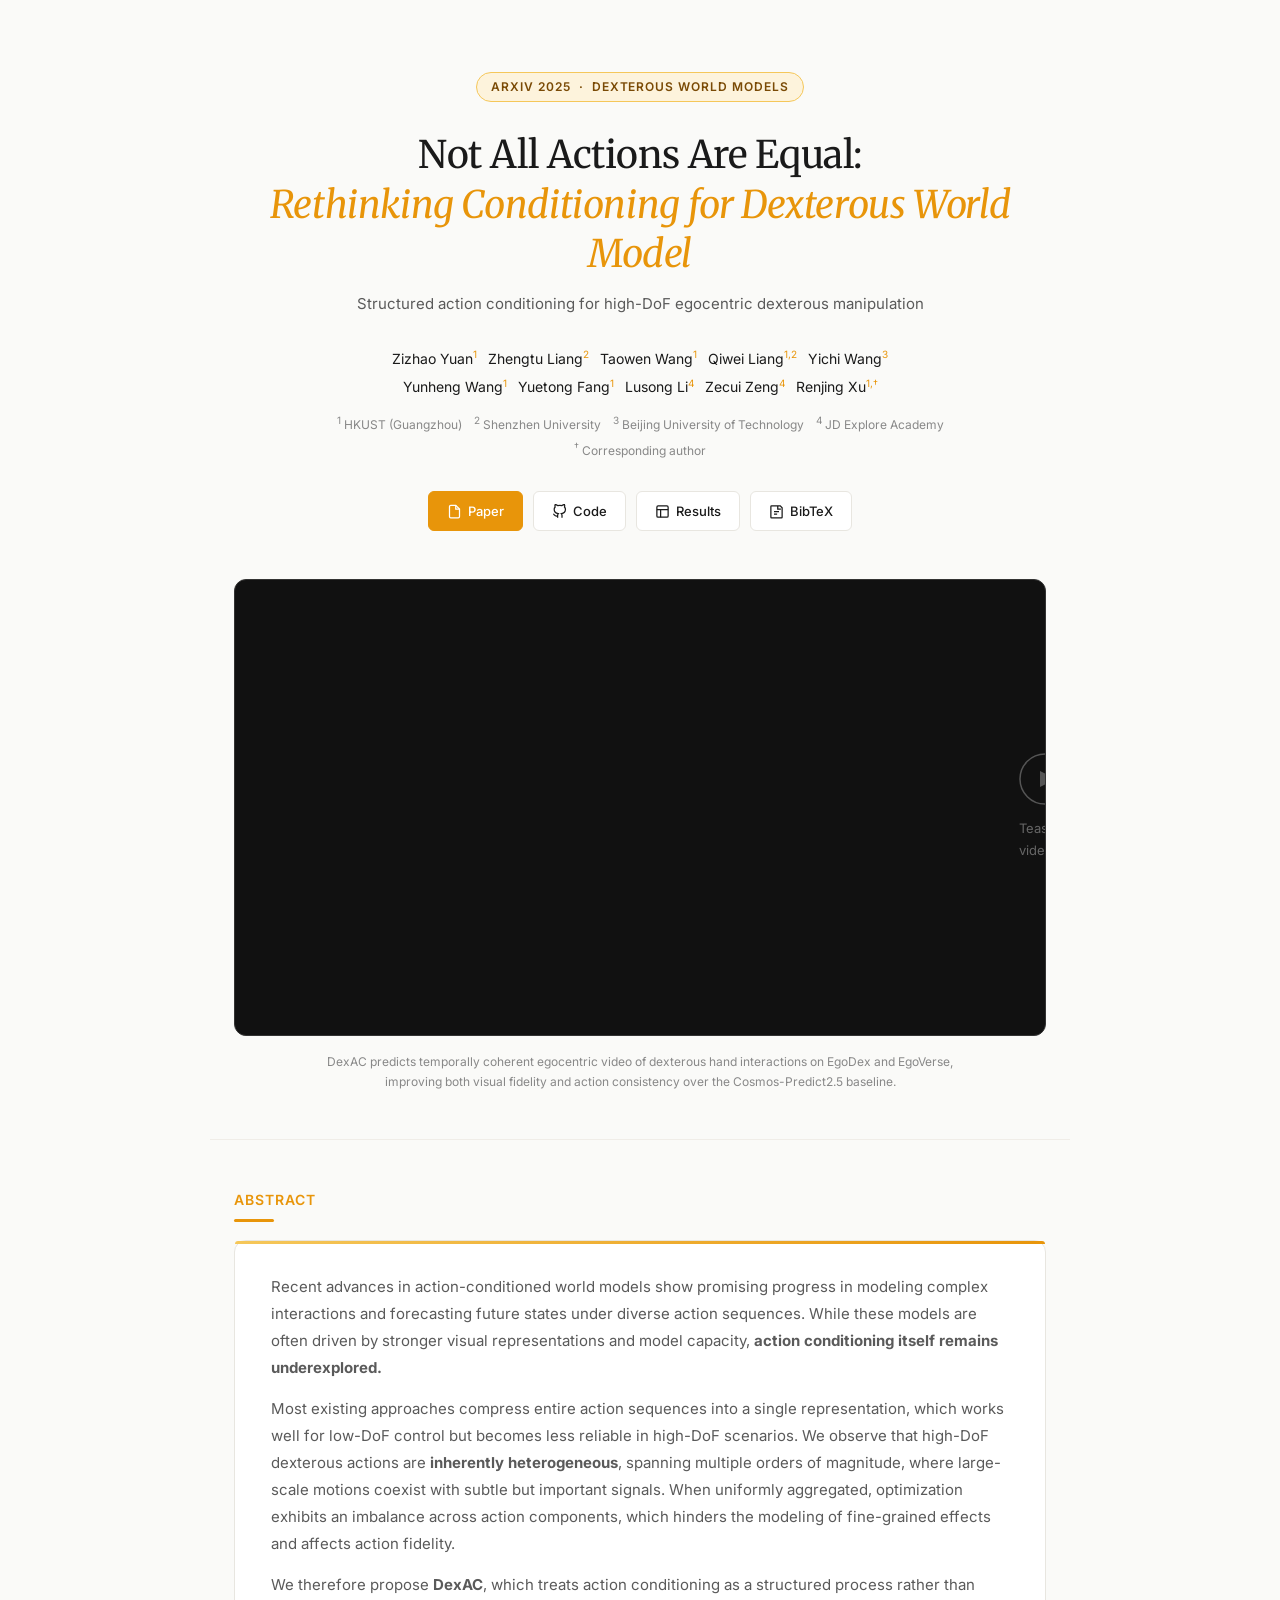
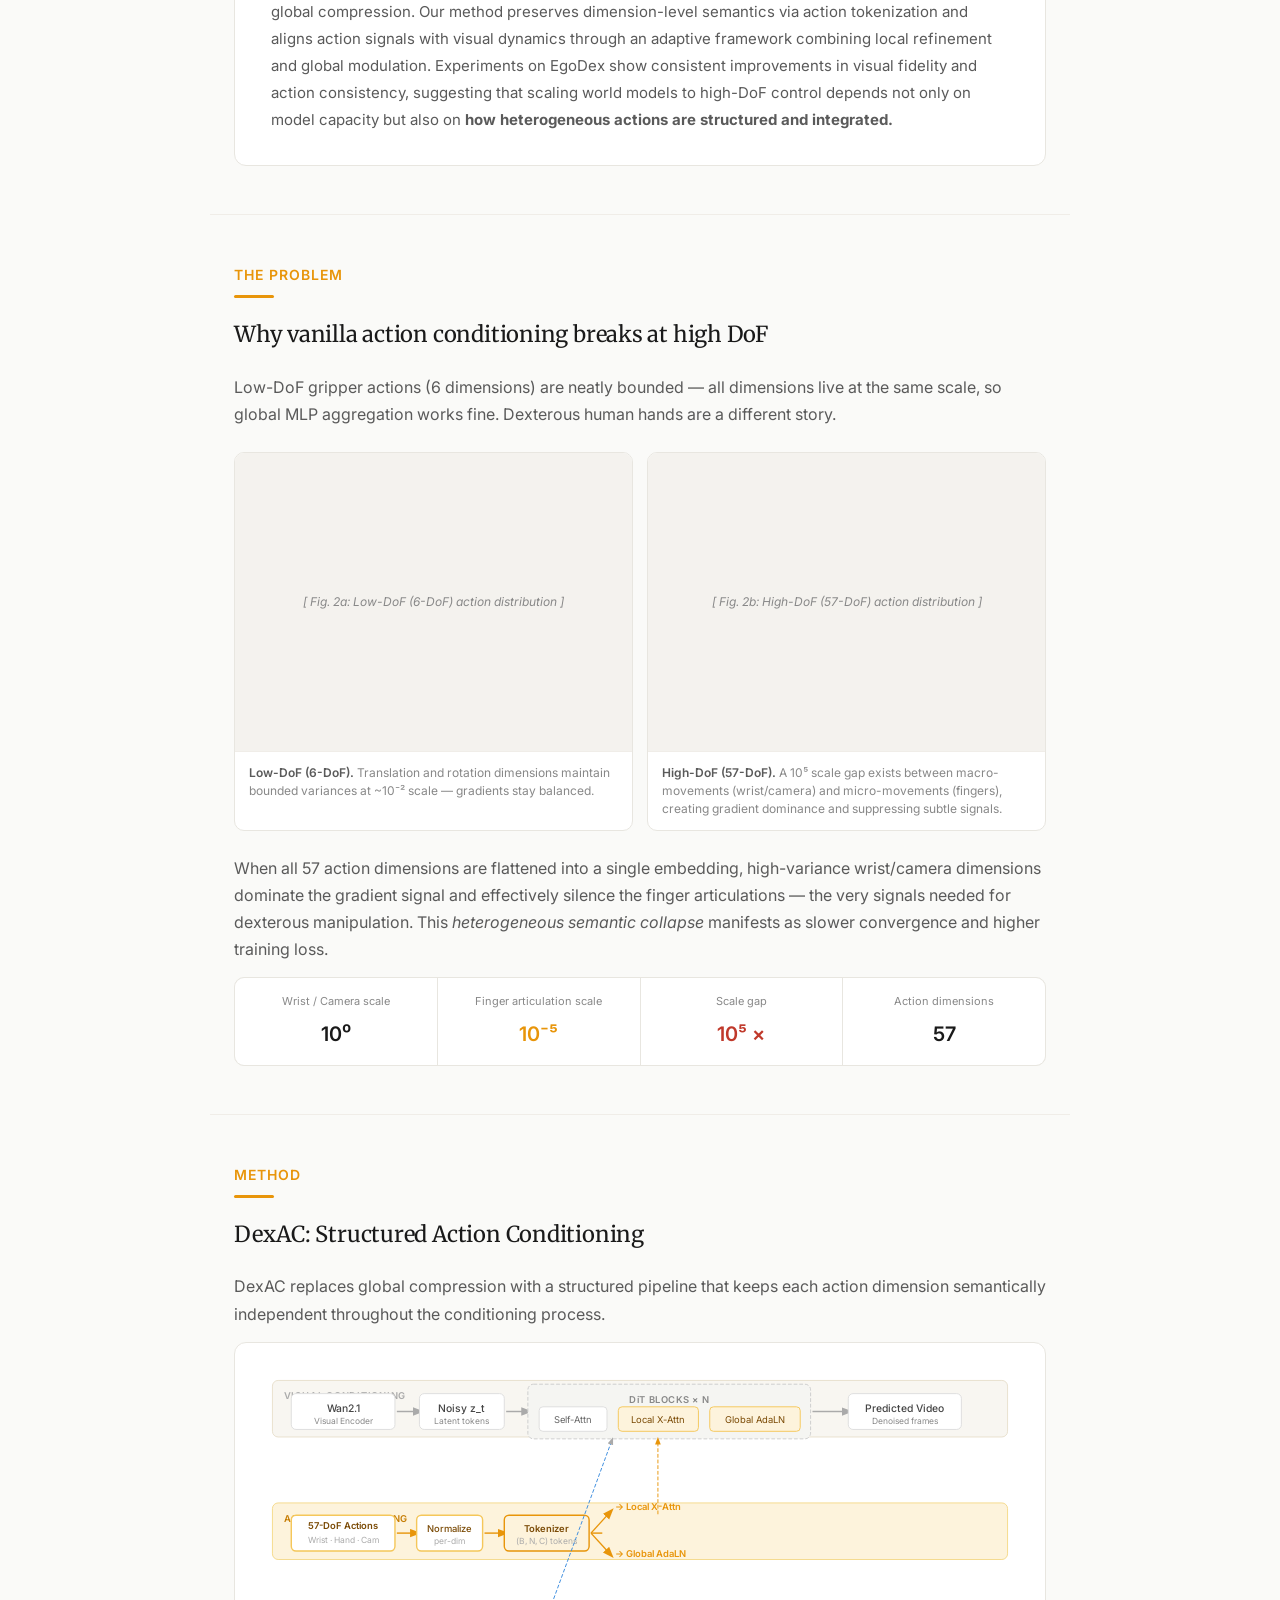
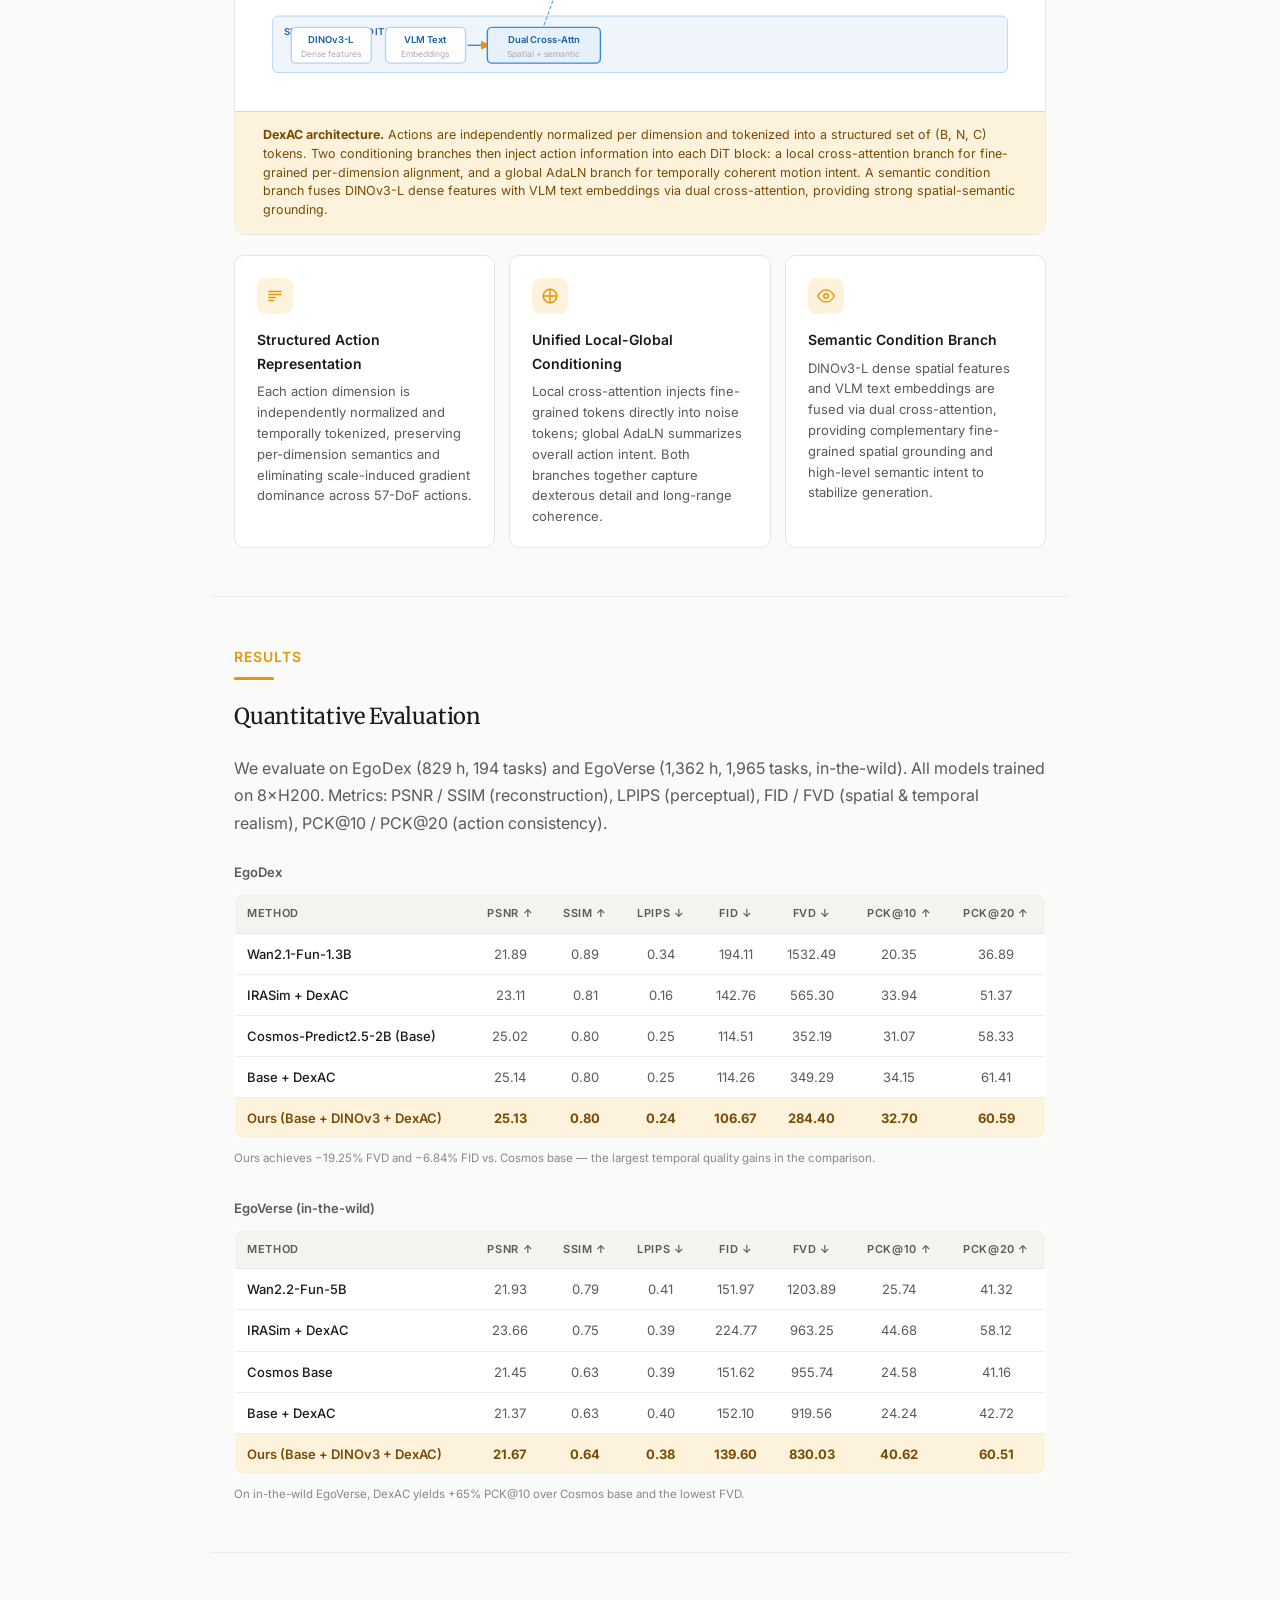
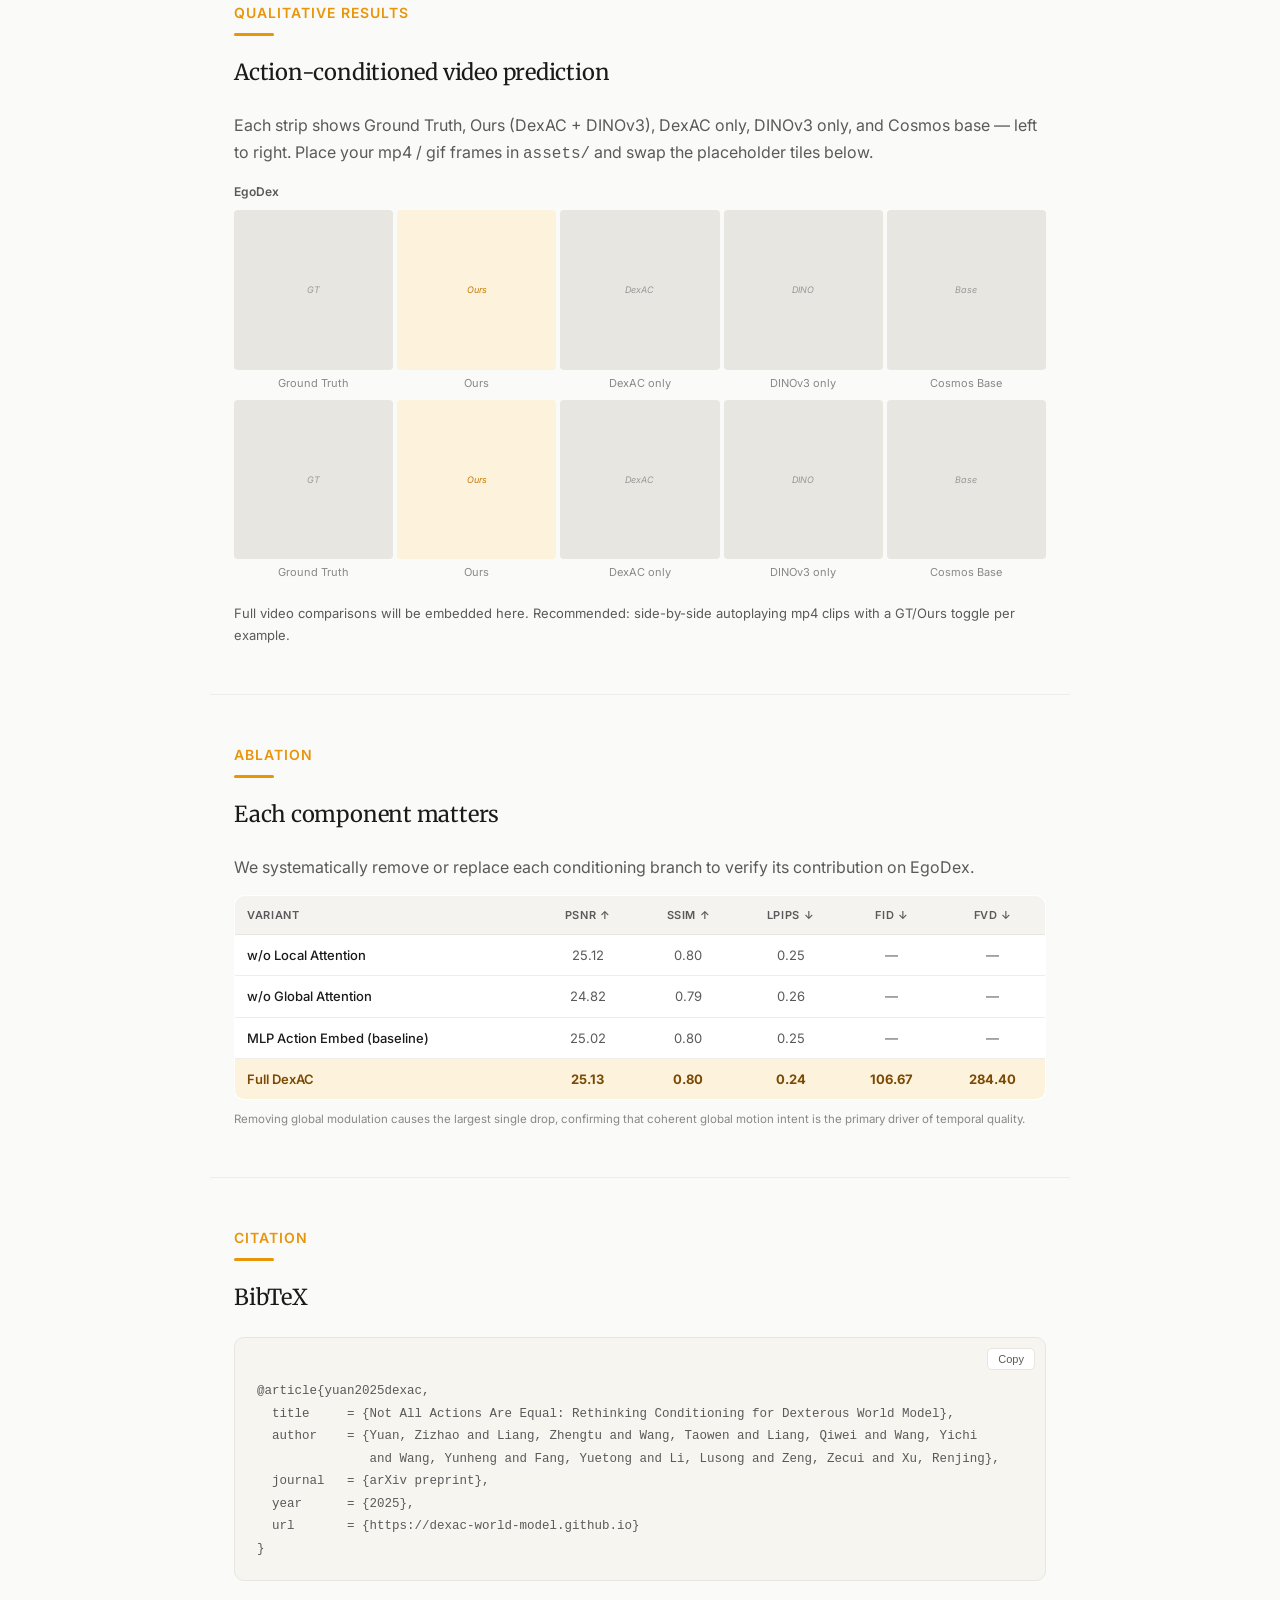
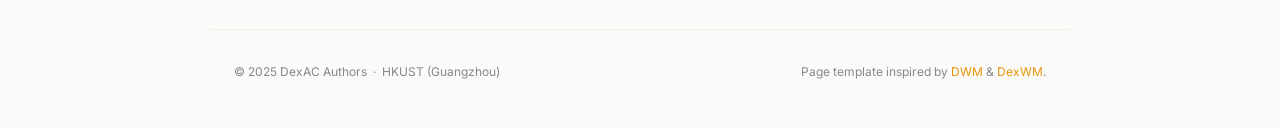
==== index.html @ 14fd713d "Add files via upload the project page html" ====
<!DOCTYPE html>
<html lang="en">
<head>
<meta charset="UTF-8">
<meta name="viewport" content="width=device-width, initial-scale=1.0">
<title>DexAC: Not All Actions Are Equal</title>
<link rel="preconnect" href="https://fonts.googleapis.com">
<link rel="preconnect" href="https://fonts.gstatic.com" crossorigin>
<link href="https://fonts.googleapis.com/css2?family=Inter:wght@300;400;500;600&family=Merriweather:ital,wght@0,300;0,400;1,300&display=swap" rel="stylesheet">
<style>
  *, *::before, *::after { box-sizing: border-box; margin: 0; padding: 0; }

  :root {
    --amber: #E8950A;
    --amber-light: #FDF3DC;
    --amber-mid: #F5C75A;
    --amber-dark: #7A4A05;
    --text: #1a1a1a;
    --text-secondary: #5a5a5a;
    --text-muted: #888;
    --bg: #fafaf8;
    --bg-card: #ffffff;
    --border: #e8e6e0;
    --border-light: #f0ede8;
    --radius: 10px;
    --radius-sm: 6px;
  }

  html { scroll-behavior: smooth; }

  body {
    font-family: 'Inter', -apple-system, sans-serif;
    background: var(--bg);
    color: var(--text);
    font-size: 16px;
    line-height: 1.7;
    -webkit-font-smoothing: antialiased;
  }

  /* ───── HEADER / HERO ───── */
  .hero {
    max-width: 860px;
    margin: 0 auto;
    padding: 72px 24px 48px;
    text-align: center;
  }

  .venue-badge {
    display: inline-block;
    background: var(--amber-light);
    color: var(--amber-dark);
    font-size: 12px;
    font-weight: 600;
    letter-spacing: 0.08em;
    text-transform: uppercase;
    padding: 4px 14px;
    border-radius: 20px;
    margin-bottom: 28px;
    border: 1px solid var(--amber-mid);
  }

  h1 {
    font-family: 'Merriweather', Georgia, serif;
    font-weight: 400;
    font-size: clamp(24px, 4vw, 38px);
    line-height: 1.3;
    color: var(--text);
    margin-bottom: 8px;
    letter-spacing: -0.01em;
  }

  .title-em {
    font-style: italic;
    color: var(--amber);
  }

  .subtitle {
    font-size: 15px;
    color: var(--text-secondary);
    margin-top: 12px;
    font-weight: 400;
  }

  /* authors */
  .authors {
    margin-top: 28px;
    font-size: 14px;
    color: var(--text-secondary);
    line-height: 2;
  }
  .authors a {
    color: var(--text);
    text-decoration: none;
    border-bottom: 1px solid transparent;
    transition: border-color 0.2s;
  }
  .authors a:hover { border-color: var(--amber); }
  .affil-sup { font-size: 10px; vertical-align: super; color: var(--amber); }
  .affiliations {
    margin-top: 10px;
    font-size: 12px;
    color: var(--text-muted);
    line-height: 1.9;
  }

  /* links */
  .link-row {
    display: flex;
    flex-wrap: wrap;
    gap: 10px;
    justify-content: center;
    margin-top: 28px;
  }
  .link-btn {
    display: inline-flex;
    align-items: center;
    gap: 6px;
    padding: 8px 18px;
    font-size: 13px;
    font-weight: 500;
    border-radius: 6px;
    text-decoration: none;
    transition: all 0.18s;
    border: 1.5px solid var(--border);
    background: var(--bg-card);
    color: var(--text);
  }
  .link-btn:hover { border-color: var(--amber); color: var(--amber-dark); }
  .link-btn.primary {
    background: var(--amber);
    border-color: var(--amber);
    color: #fff;
  }
  .link-btn.primary:hover { background: #c67d05; border-color: #c67d05; color: #fff; }
  .link-btn svg { width: 15px; height: 15px; }

  /* ───── TEASER VIDEO PLACEHOLDER ───── */
  .teaser-wrap {
    max-width: 860px;
    margin: 0 auto 16px;
    padding: 0 24px;
  }
  .teaser-box {
    background: #111;
    border-radius: 12px;
    overflow: hidden;
    aspect-ratio: 16/9;
    display: flex;
    align-items: center;
    justify-content: center;
    position: relative;
    border: 1px solid #333;
  }
  .teaser-box video { width: 100%; height: 100%; object-fit: cover; }
  .teaser-placeholder {
    display: flex;
    flex-direction: column;
    align-items: center;
    gap: 12px;
    color: #666;
    font-size: 13px;
  }
  .play-icon { width: 52px; height: 52px; fill: #444; }
  .teaser-caption {
    text-align: center;
    font-size: 12px;
    color: var(--text-muted);
    padding: 0 24px 32px;
  }

  /* ───── SECTION LAYOUT ───── */
  .section {
    max-width: 860px;
    margin: 0 auto;
    padding: 48px 24px;
    border-top: 1px solid var(--border-light);
  }

  h2 {
    font-family: 'Merriweather', Georgia, serif;
    font-weight: 400;
    font-size: 22px;
    color: var(--text);
    margin-bottom: 20px;
    letter-spacing: -0.01em;
  }

  h3 {
    font-size: 14px;
    font-weight: 600;
    letter-spacing: 0.07em;
    text-transform: uppercase;
    color: var(--amber);
    margin-bottom: 8px;
  }

  p { margin-bottom: 14px; color: var(--text-secondary); }
  p:last-child { margin-bottom: 0; }

  /* ───── ABSTRACT BOX ───── */
  .abstract-box {
    background: var(--bg-card);
    border: 1px solid var(--border);
    border-radius: 12px;
    padding: 32px 36px;
    position: relative;
  }
  .abstract-box::before {
    content: '';
    position: absolute;
    top: 0; left: 0; right: 0;
    height: 3px;
    background: linear-gradient(90deg, var(--amber-mid), var(--amber));
    border-radius: 12px 12px 0 0;
  }
  .abstract-box p { font-size: 15px; line-height: 1.8; }

  /* ───── INSIGHT CARDS ───── */
  .insight-grid {
    display: grid;
    grid-template-columns: repeat(auto-fit, minmax(240px, 1fr));
    gap: 14px;
    margin-top: 8px;
  }
  .insight-card {
    background: var(--bg-card);
    border: 1px solid var(--border);
    border-radius: var(--radius);
    padding: 22px 22px 20px;
  }
  .insight-icon {
    width: 36px; height: 36px;
    background: var(--amber-light);
    border-radius: 8px;
    display: flex; align-items: center; justify-content: center;
    margin-bottom: 14px;
  }
  .insight-icon svg { width: 18px; height: 18px; stroke: var(--amber); fill: none; stroke-width: 2; }
  .insight-card h4 { font-size: 14px; font-weight: 600; color: var(--text); margin-bottom: 6px; }
  .insight-card p { font-size: 13px; line-height: 1.6; margin: 0; }

  /* ───── FIGURES ───── */
  .fig-row {
    display: grid;
    grid-template-columns: 1fr 1fr;
    gap: 14px;
    margin: 24px 0;
  }
  @media (max-width: 600px) { .fig-row { grid-template-columns: 1fr; } }
  .fig-box {
    background: var(--bg-card);
    border: 1px solid var(--border);
    border-radius: var(--radius);
    overflow: hidden;
  }
  .fig-img-placeholder {
    background: #f4f2ee;
    aspect-ratio: 4/3;
    display: flex;
    align-items: center;
    justify-content: center;
    color: var(--text-muted);
    font-size: 12px;
    font-style: italic;
  }
  .fig-caption { padding: 12px 14px; font-size: 12px; color: var(--text-muted); line-height: 1.5; border-top: 1px solid var(--border-light); }
  .fig-caption strong { color: var(--text-secondary); font-weight: 600; }

  /* ───── ARCHITECTURE DIAGRAM ───── */
  .arch-card {
    background: var(--bg-card);
    border: 1px solid var(--border);
    border-radius: 12px;
    padding: 0;
    overflow: hidden;
    margin-top: 8px;
  }
  .arch-inner { padding: 28px 28px 20px; }
  .arch-caption {
    background: var(--amber-light);
    padding: 14px 28px;
    font-size: 12.5px;
    color: var(--amber-dark);
    line-height: 1.5;
    border-top: 1px solid #f5d98a;
  }

  /* ───── RESULTS TABLE ───── */
  .table-wrap { overflow-x: auto; margin-top: 8px; }
  table {
    width: 100%;
    border-collapse: collapse;
    font-size: 13px;
    background: var(--bg-card);
    border: 1px solid var(--border);
    border-radius: var(--radius);
    overflow: hidden;
  }
  thead tr { background: #f5f3ef; }
  th {
    padding: 10px 12px;
    text-align: center;
    font-weight: 600;
    font-size: 11px;
    letter-spacing: 0.06em;
    text-transform: uppercase;
    color: var(--text-secondary);
    border-bottom: 1px solid var(--border);
  }
  th:first-child { text-align: left; }
  td { padding: 9px 12px; text-align: center; border-bottom: 1px solid var(--border-light); color: var(--text-secondary); }
  td:first-child { text-align: left; font-weight: 500; color: var(--text); }
  tr:last-child td { border-bottom: none; }
  .best { font-weight: 700; color: var(--amber-dark); }
  .ours-row td { background: var(--amber-light); }
  .ours-row td:first-child { color: var(--amber-dark); font-weight: 600; }
  .table-note { font-size: 11.5px; color: var(--text-muted); margin-top: 10px; }

  /* ───── VIDEO GRID ───── */
  .video-grid {
    display: grid;
    grid-template-columns: repeat(2, 1fr);
    gap: 12px;
    margin-top: 8px;
  }
  @media (max-width: 600px) { .video-grid { grid-template-columns: 1fr; } }
  .vid-card {
    background: var(--bg-card);
    border: 1px solid var(--border);
    border-radius: var(--radius);
    overflow: hidden;
  }
  .vid-thumb {
    background: #1a1a1a;
    aspect-ratio: 16/9;
    display: flex; align-items: center; justify-content: center;
    color: #555;
    font-size: 11px;
  }
  .vid-label { padding: 10px 12px; font-size: 12px; color: var(--text-muted); }
  .vid-label strong { color: var(--text-secondary); display: block; font-size: 13px; margin-bottom: 2px; }

  /* ───── QUALITATIVE ROW ───── */
  .qual-row {
    display: grid;
    grid-template-columns: repeat(5, 1fr);
    gap: 4px;
    margin: 8px 0;
  }
  @media (max-width: 600px) { .qual-row { grid-template-columns: repeat(3, 1fr); } }
  .qual-cell {
    aspect-ratio: 1;
    background: #e8e6e0;
    border-radius: 4px;
    display: flex; align-items: center; justify-content: center;
    font-size: 9px;
    color: #999;
    font-style: italic;
  }
  .qual-label { font-size: 11px; color: var(--text-muted); text-align: center; margin-top: 4px; }
  .qual-section { margin-bottom: 20px; }
  .qual-section-title { font-size: 12px; font-weight: 600; color: var(--text-secondary); margin-bottom: 6px; }

  /* ───── COMPARISON STRIP ───── */
  .compare-strip {
    display: grid;
    grid-template-columns: repeat(auto-fit, minmax(120px, 1fr));
    gap: 1px;
    background: var(--border);
    border: 1px solid var(--border);
    border-radius: var(--radius);
    overflow: hidden;
    margin-top: 8px;
  }
  .compare-cell {
    background: var(--bg-card);
    padding: 14px 10px;
    text-align: center;
  }
  .compare-cell .label { font-size: 11px; color: var(--text-muted); margin-bottom: 6px; }
  .compare-cell .val { font-size: 20px; font-weight: 600; color: var(--text); }
  .compare-cell .delta { font-size: 11px; margin-top: 2px; color: #2d8a52; font-weight: 500; }
  .compare-cell.highlight .val { color: var(--amber); }

  /* ───── BIB ───── */
  .bib-box {
    background: #f7f5f0;
    border: 1px solid var(--border);
    border-radius: var(--radius);
    padding: 20px 22px;
    font-family: 'Courier New', monospace;
    font-size: 12.5px;
    line-height: 1.8;
    color: var(--text-secondary);
    white-space: pre-wrap;
    word-break: break-word;
    position: relative;
  }
  .copy-btn {
    position: absolute;
    top: 10px; right: 10px;
    background: var(--bg-card);
    border: 1px solid var(--border);
    border-radius: 5px;
    padding: 4px 10px;
    font-size: 11px;
    cursor: pointer;
    color: var(--text-secondary);
    transition: all 0.15s;
  }
  .copy-btn:hover { border-color: var(--amber); color: var(--amber-dark); }

  /* ───── FOOTER ───── */
  footer {
    max-width: 860px;
    margin: 0 auto;
    padding: 32px 24px 48px;
    border-top: 1px solid var(--border-light);
    display: flex;
    justify-content: space-between;
    align-items: flex-start;
    flex-wrap: wrap;
    gap: 12px;
    font-size: 12px;
    color: var(--text-muted);
  }
  footer a { color: var(--amber); text-decoration: none; }

  /* ───── ARCH SVG inline ───── */
  .svg-arch { width: 100%; height: auto; display: block; }

  /* ───── separator ───── */
  .amber-sep {
    width: 40px; height: 3px;
    background: var(--amber);
    border-radius: 2px;
    margin-bottom: 18px;
  }
</style>
</head>
<body>

<!-- HERO -->
<header class="hero">
  <div class="venue-badge">arXiv 2025 &nbsp;·&nbsp; Dexterous World Models</div>
  <h1>Not All Actions Are Equal:<br><span class="title-em">Rethinking Conditioning for Dexterous World Model</span></h1>
  <p class="subtitle">Structured action conditioning for high-DoF egocentric dexterous manipulation</p>

  <div class="authors">
    <a href="#">Zizhao Yuan</a><span class="affil-sup">1</span>&ensp;
    <a href="#">Zhengtu Liang</a><span class="affil-sup">2</span>&ensp;
    <a href="#">Taowen Wang</a><span class="affil-sup">1</span>&ensp;
    <a href="#">Qiwei Liang</a><span class="affil-sup">1,2</span>&ensp;
    <a href="#">Yichi Wang</a><span class="affil-sup">3</span><br>
    <a href="#">Yunheng Wang</a><span class="affil-sup">1</span>&ensp;
    <a href="#">Yuetong Fang</a><span class="affil-sup">1</span>&ensp;
    <a href="#">Lusong Li</a><span class="affil-sup">4</span>&ensp;
    <a href="#">Zecui Zeng</a><span class="affil-sup">4</span>&ensp;
    <a href="#">Renjing Xu</a><span class="affil-sup">1,†</span>
  </div>
  <div class="affiliations">
    <sup>1</sup> HKUST (Guangzhou) &ensp;
    <sup>2</sup> Shenzhen University &ensp;
    <sup>3</sup> Beijing University of Technology &ensp;
    <sup>4</sup> JD Explore Academy<br>
    <sup>†</sup> Corresponding author
  </div>

  <div class="link-row">
    <a class="link-btn primary" href="https://arxiv.org/abs/your-id" target="_blank">
      <svg viewBox="0 0 24 24" fill="none" stroke="currentColor" stroke-width="2"><path d="M14 2H6a2 2 0 00-2 2v16a2 2 0 002 2h12a2 2 0 002-2V8z"/><polyline points="14 2 14 8 20 8"/></svg>
      Paper
    </a>
    <a class="link-btn" href="https://github.com/dexac-world-model" target="_blank">
      <svg viewBox="0 0 24 24" fill="none" stroke="currentColor" stroke-width="2"><path d="M9 19c-5 1.5-5-2.5-7-3m14 6v-3.87a3.37 3.37 0 00-.94-2.61c3.14-.35 6.44-1.54 6.44-7A5.44 5.44 0 0020 4.77 5.07 5.07 0 0019.91 1S18.73.65 16 2.48a13.38 13.38 0 00-7 0C6.27.65 5.09 1 5.09 1A5.07 5.07 0 005 4.77a5.44 5.44 0 00-1.5 3.78c0 5.42 3.3 6.61 6.44 7A3.37 3.37 0 009 18.13V22"/></svg>
      Code
    </a>
    <a class="link-btn" href="#results">
      <svg viewBox="0 0 24 24" fill="none" stroke="currentColor" stroke-width="2"><rect x="3" y="3" width="18" height="18" rx="2"/><path d="M3 9h18M9 21V9"/></svg>
      Results
    </a>
    <a class="link-btn" href="#bibtex">
      <svg viewBox="0 0 24 24" fill="none" stroke="currentColor" stroke-width="2"><path d="M6 3h12l3 3v15a1 1 0 01-1 1H4a1 1 0 01-1-1V4a1 1 0 011-1z"/><path d="M14 3v5h5M8 12h8M8 16h5"/></svg>
      BibTeX
    </a>
  </div>
</header>

<!-- TEASER VIDEO -->
<div class="teaser-wrap">
  <div class="teaser-box">
    <!-- Replace src with your actual teaser video -->
    <video autoplay muted loop playsinline>
      <source src="assets/teaser.mp4" type="video/mp4">
    </video>
    <div class="teaser-placeholder" id="teaser-placeholder">
      <svg class="play-icon" viewBox="0 0 52 52"><circle cx="26" cy="26" r="25" stroke="#555" stroke-width="1.5" fill="none"/><polygon points="21,18 37,26 21,34" fill="#555"/></svg>
      <span>Teaser video</span>
    </div>
  </div>
</div>
<p class="teaser-caption">DexAC predicts temporally coherent egocentric video of dexterous hand interactions on EgoDex and EgoVerse,<br>improving both visual fidelity and action consistency over the Cosmos-Predict2.5 baseline.</p>

<!-- ABSTRACT -->
<section class="section">
  <h3>Abstract</h3>
  <div class="amber-sep"></div>
  <div class="abstract-box">
    <p>Recent advances in action-conditioned world models show promising progress in modeling complex interactions and forecasting future states under diverse action sequences. While these models are often driven by stronger visual representations and model capacity, <strong>action conditioning itself remains underexplored.</strong></p>
    <p>Most existing approaches compress entire action sequences into a single representation, which works well for low-DoF control but becomes less reliable in high-DoF scenarios. We observe that high-DoF dexterous actions are <strong>inherently heterogeneous</strong>, spanning multiple orders of magnitude, where large-scale motions coexist with subtle but important signals. When uniformly aggregated, optimization exhibits an imbalance across action components, which hinders the modeling of fine-grained effects and affects action fidelity.</p>
    <p>We therefore propose <strong>DexAC</strong>, which treats action conditioning as a structured process rather than global compression. Our method preserves dimension-level semantics via action tokenization and aligns action signals with visual dynamics through an adaptive framework combining local refinement and global modulation. Experiments on EgoDex show consistent improvements in visual fidelity and action consistency, suggesting that scaling world models to high-DoF control depends not only on model capacity but also on <strong>how heterogeneous actions are structured and integrated.</strong></p>
  </div>
</section>

<!-- THE PROBLEM -->
<section class="section">
  <h3>The Problem</h3>
  <div class="amber-sep"></div>
  <h2>Why vanilla action conditioning breaks at high DoF</h2>
  <p>Low-DoF gripper actions (6 dimensions) are neatly bounded — all dimensions live at the same scale, so global MLP aggregation works fine. Dexterous human hands are a different story.</p>

  <div class="fig-row">
    <div class="fig-box">
      <div class="fig-img-placeholder">[ Fig. 2a: Low-DoF (6-DoF) action distribution ]</div>
      <div class="fig-caption"><strong>Low-DoF (6-DoF).</strong> Translation and rotation dimensions maintain bounded variances at ~10⁻² scale — gradients stay balanced.</div>
    </div>
    <div class="fig-box">
      <div class="fig-img-placeholder">[ Fig. 2b: High-DoF (57-DoF) action distribution ]</div>
      <div class="fig-caption"><strong>High-DoF (57-DoF).</strong> A 10⁵ scale gap exists between macro-movements (wrist/camera) and micro-movements (fingers), creating gradient dominance and suppressing subtle signals.</div>
    </div>
  </div>

  <p>When all 57 action dimensions are flattened into a single embedding, high-variance wrist/camera dimensions dominate the gradient signal and effectively silence the finger articulations — the very signals needed for dexterous manipulation. This <em>heterogeneous semantic collapse</em> manifests as slower convergence and higher training loss.</p>

  <div class="compare-strip">
    <div class="compare-cell">
      <div class="label">Wrist / Camera scale</div>
      <div class="val">10⁰</div>
    </div>
    <div class="compare-cell highlight">
      <div class="label">Finger articulation scale</div>
      <div class="val">10⁻⁵</div>
    </div>
    <div class="compare-cell">
      <div class="label">Scale gap</div>
      <div class="val" style="color:#c0392b;">10⁵ ×</div>
    </div>
    <div class="compare-cell">
      <div class="label">Action dimensions</div>
      <div class="val">57</div>
    </div>
  </div>
</section>

<!-- METHOD -->
<section class="section" id="method">
  <h3>Method</h3>
  <div class="amber-sep"></div>
  <h2>DexAC: Structured Action Conditioning</h2>
  <p>DexAC replaces global compression with a structured pipeline that keeps each action dimension semantically independent throughout the conditioning process.</p>

  <div class="arch-card">
    <div class="arch-inner">
      <!-- Inline SVG architecture diagram -->
      <svg class="svg-arch" viewBox="0 0 800 340" xmlns="http://www.w3.org/2000/svg" aria-label="DexAC architecture overview">
        <defs>
          <marker id="arr" markerWidth="8" markerHeight="8" refX="4" refY="3" orient="auto">
            <path d="M0,0 L8,3 L0,6 Z" fill="#aaa"/>
          </marker>
          <marker id="arr-amber" markerWidth="8" markerHeight="8" refX="4" refY="3" orient="auto">
            <path d="M0,0 L8,3 L0,6 Z" fill="#E8950A"/>
          </marker>
        </defs>

        <!-- Background lanes -->
        <rect x="10" y="10" width="780" height="60" rx="6" fill="#f8f6f1" stroke="#e8e0cc" stroke-width="1"/>
        <text x="22" y="30" font-size="10" font-family="Inter,sans-serif" fill="#aaa" font-weight="600" letter-spacing="0.08em">VISUAL CONDITIONING</text>

        <rect x="10" y="140" width="780" height="60" rx="6" fill="#fdf3dc" stroke="#f5d98a" stroke-width="1"/>
        <text x="22" y="160" font-size="10" font-family="Inter,sans-serif" fill="#c67d05" font-weight="600" letter-spacing="0.08em">ACTION CONDITIONING</text>

        <rect x="10" y="260" width="780" height="60" rx="6" fill="#f0f5fb" stroke="#b5d4f4" stroke-width="1"/>
        <text x="22" y="280" font-size="10" font-family="Inter,sans-serif" fill="#185fa5" font-weight="600" letter-spacing="0.08em">SEMANTIC CONDITIONING</text>

        <!-- Visual: Wan2.1 encoder -->
        <rect x="30" y="24" width="110" height="38" rx="5" fill="#fff" stroke="#ddd" stroke-width="1"/>
        <text x="85" y="43" text-anchor="middle" font-size="11" font-family="Inter,sans-serif" fill="#444" font-weight="500">Wan2.1</text>
        <text x="85" y="56" text-anchor="middle" font-size="9" font-family="Inter,sans-serif" fill="#888">Visual Encoder</text>

        <!-- arrow -->
        <line x1="142" y1="43" x2="165" y2="43" stroke="#aaa" stroke-width="1.5" marker-end="url(#arr)"/>

        <!-- Noisy latents -->
        <rect x="166" y="24" width="90" height="38" rx="5" fill="#fff" stroke="#ddd" stroke-width="1"/>
        <text x="211" y="43" text-anchor="middle" font-size="11" font-family="Inter,sans-serif" fill="#444" font-weight="500">Noisy z_t</text>
        <text x="211" y="56" text-anchor="middle" font-size="9" font-family="Inter,sans-serif" fill="#888">Latent tokens</text>

        <!-- DiT blocks -->
        <line x1="258" y1="43" x2="280" y2="43" stroke="#aaa" stroke-width="1.5" marker-end="url(#arr)"/>
        <rect x="281" y="14" width="300" height="58" rx="6" fill="#f5f5f2" stroke="#ccc" stroke-width="1" stroke-dasharray="4 2"/>
        <text x="431" y="34" text-anchor="middle" font-size="10" font-family="Inter,sans-serif" fill="#888" font-weight="600" letter-spacing="0.06em">DiT BLOCKS × N</text>

        <!-- Self-attn box -->
        <rect x="293" y="38" width="72" height="26" rx="4" fill="#fff" stroke="#ddd" stroke-width="1"/>
        <text x="329" y="55" text-anchor="middle" font-size="10" font-family="Inter,sans-serif" fill="#666">Self-Attn</text>

        <!-- Cross-attn local box -->
        <rect x="377" y="38" width="85" height="26" rx="4" fill="#fdf3dc" stroke="#f5c75a" stroke-width="1"/>
        <text x="419" y="55" text-anchor="middle" font-size="10" font-family="Inter,sans-serif" fill="#7a4a05">Local X-Attn</text>

        <!-- AdaLN global box -->
        <rect x="474" y="38" width="96" height="26" rx="4" fill="#fdf3dc" stroke="#f5c75a" stroke-width="1"/>
        <text x="522" y="55" text-anchor="middle" font-size="10" font-family="Inter,sans-serif" fill="#7a4a05">Global AdaLN</text>

        <!-- arrow out -->
        <line x1="583" y1="43" x2="620" y2="43" stroke="#aaa" stroke-width="1.5" marker-end="url(#arr)"/>

        <!-- Denoised output -->
        <rect x="621" y="24" width="120" height="38" rx="5" fill="#fff" stroke="#ddd" stroke-width="1"/>
        <text x="681" y="43" text-anchor="middle" font-size="11" font-family="Inter,sans-serif" fill="#444" font-weight="500">Predicted Video</text>
        <text x="681" y="56" text-anchor="middle" font-size="9" font-family="Inter,sans-serif" fill="#888">Denoised frames</text>

        <!-- Action: input -->
        <rect x="30" y="153" width="110" height="38" rx="5" fill="#fff" stroke="#f5c75a" stroke-width="1.5"/>
        <text x="85" y="168" text-anchor="middle" font-size="10" font-family="Inter,sans-serif" fill="#7a4a05" font-weight="600">57-DoF Actions</text>
        <text x="85" y="182" text-anchor="middle" font-size="9" font-family="Inter,sans-serif" fill="#aaa">Wrist · Hand · Cam</text>

        <!-- Action: Norm -->
        <line x1="142" y1="172" x2="162" y2="172" stroke="#E8950A" stroke-width="1.5" marker-end="url(#arr-amber)"/>
        <rect x="163" y="153" width="70" height="38" rx="5" fill="#fff" stroke="#f5c75a" stroke-width="1.5"/>
        <text x="198" y="171" text-anchor="middle" font-size="10" font-family="Inter,sans-serif" fill="#7a4a05" font-weight="500">Normalize</text>
        <text x="198" y="184" text-anchor="middle" font-size="9" font-family="Inter,sans-serif" fill="#aaa">per-dim</text>

        <!-- Action: Tokenizer -->
        <line x1="235" y1="172" x2="255" y2="172" stroke="#E8950A" stroke-width="1.5" marker-end="url(#arr-amber)"/>
        <rect x="256" y="153" width="90" height="38" rx="5" fill="#fdf3dc" stroke="#E8950A" stroke-width="1.5"/>
        <text x="301" y="171" text-anchor="middle" font-size="10" font-family="Inter,sans-serif" fill="#7a4a05" font-weight="600">Tokenizer</text>
        <text x="301" y="184" text-anchor="middle" font-size="9" font-family="Inter,sans-serif" fill="#aaa">(B, N, C) tokens</text>

        <!-- Branch split arrows -->
        <line x1="348" y1="172" x2="368" y2="150" stroke="#E8950A" stroke-width="1.5" marker-end="url(#arr-amber)"/>
        <line x1="348" y1="172" x2="368" y2="194" stroke="#E8950A" stroke-width="1.5" marker-end="url(#arr-amber)"/>
        <line x1="348" y1="172" x2="360" y2="172" stroke="#E8950A" stroke-width="1.5"/>

        <!-- Local branch label -->
        <text x="374" y="148" font-size="10" font-family="Inter,sans-serif" fill="#E8950A" font-weight="600">→ Local X-Attn</text>
        <text x="374" y="197" font-size="10" font-family="Inter,sans-serif" fill="#E8950A" font-weight="600">→ Global AdaLN</text>

        <!-- Semantic input -->
        <rect x="30" y="272" width="85" height="38" rx="5" fill="#fff" stroke="#b5d4f4" stroke-width="1.5"/>
        <text x="72" y="289" text-anchor="middle" font-size="10" font-family="Inter,sans-serif" fill="#185fa5" font-weight="600">DINOv3-L</text>
        <text x="72" y="303" text-anchor="middle" font-size="9" font-family="Inter,sans-serif" fill="#aaa">Dense features</text>

        <rect x="130" y="272" width="85" height="38" rx="5" fill="#fff" stroke="#b5d4f4" stroke-width="1.5"/>
        <text x="172" y="289" text-anchor="middle" font-size="10" font-family="Inter,sans-serif" fill="#185fa5" font-weight="600">VLM Text</text>
        <text x="172" y="303" text-anchor="middle" font-size="9" font-family="Inter,sans-serif" fill="#aaa">Embeddings</text>

        <!-- Dual cross attn -->
        <line x1="217" y1="291" x2="237" y2="291" stroke="#378add" stroke-width="1.5" marker-end="url(#arr-amber)"/>
        <rect x="238" y="272" width="120" height="38" rx="5" fill="#e6f1fb" stroke="#378add" stroke-width="1.5"/>
        <text x="298" y="289" text-anchor="middle" font-size="10" font-family="Inter,sans-serif" fill="#185fa5" font-weight="600">Dual Cross-Attn</text>
        <text x="298" y="303" text-anchor="middle" font-size="9" font-family="Inter,sans-serif" fill="#aaa">Spatial + semantic</text>

        <!-- arrow up to DiT -->
        <line x1="298" y1="270" x2="370" y2="74" stroke="#378add" stroke-width="1" stroke-dasharray="4 2" marker-end="url(#arr)"/>

        <!-- action arrow up to DiT -->
        <line x1="419" y1="152" x2="419" y2="74" stroke="#E8950A" stroke-width="1" stroke-dasharray="4 2" marker-end="url(#arr-amber)"/>
      </svg>
    </div>
    <div class="arch-caption">
      <strong>DexAC architecture.</strong> Actions are independently normalized per dimension and tokenized into a structured set of (B, N, C) tokens. Two conditioning branches then inject action information into each DiT block: a local cross-attention branch for fine-grained per-dimension alignment, and a global AdaLN branch for temporally coherent motion intent. A semantic condition branch fuses DINOv3-L dense features with VLM text embeddings via dual cross-attention, providing strong spatial-semantic grounding.
    </div>
  </div>

  <!-- Three key contributions -->
  <div class="insight-grid" style="margin-top: 20px;">
    <div class="insight-card">
      <div class="insight-icon">
        <svg viewBox="0 0 24 24"><path d="M4 6h16M4 10h16M4 14h8M4 18h6" stroke-linecap="round"/></svg>
      </div>
      <h4>Structured Action Representation</h4>
      <p>Each action dimension is independently normalized and temporally tokenized, preserving per-dimension semantics and eliminating scale-induced gradient dominance across 57-DoF actions.</p>
    </div>
    <div class="insight-card">
      <div class="insight-icon">
        <svg viewBox="0 0 24 24"><circle cx="12" cy="12" r="9"/><path d="M12 3v18M3 12h18" stroke-linecap="round"/></svg>
      </div>
      <h4>Unified Local-Global Conditioning</h4>
      <p>Local cross-attention injects fine-grained tokens directly into noise tokens; global AdaLN summarizes overall action intent. Both branches together capture dexterous detail and long-range coherence.</p>
    </div>
    <div class="insight-card">
      <div class="insight-icon">
        <svg viewBox="0 0 24 24"><path d="M1 12s4-8 11-8 11 8 11 8-4 8-11 8-11-8-11-8z" stroke-linecap="round"/><circle cx="12" cy="12" r="3"/></svg>
      </div>
      <h4>Semantic Condition Branch</h4>
      <p>DINOv3-L dense spatial features and VLM text embeddings are fused via dual cross-attention, providing complementary fine-grained spatial grounding and high-level semantic intent to stabilize generation.</p>
    </div>
  </div>
</section>

<!-- RESULTS -->
<section class="section" id="results">
  <h3>Results</h3>
  <div class="amber-sep"></div>
  <h2>Quantitative Evaluation</h2>
  <p>We evaluate on EgoDex (829 h, 194 tasks) and EgoVerse (1,362 h, 1,965 tasks, in-the-wild). All models trained on 8×H200. Metrics: PSNR / SSIM (reconstruction), LPIPS (perceptual), FID / FVD (spatial &amp; temporal realism), PCK@10 / PCK@20 (action consistency).</p>

  <h4 style="font-size:13px; font-weight:600; color:var(--text-secondary); margin: 24px 0 10px;">EgoDex</h4>
  <div class="table-wrap">
    <table>
      <thead>
        <tr>
          <th>Method</th>
          <th>PSNR ↑</th>
          <th>SSIM ↑</th>
          <th>LPIPS ↓</th>
          <th>FID ↓</th>
          <th>FVD ↓</th>
          <th>PCK@10 ↑</th>
          <th>PCK@20 ↑</th>
        </tr>
      </thead>
      <tbody>
        <tr>
          <td>Wan2.1-Fun-1.3B</td><td>21.89</td><td>0.89</td><td>0.34</td><td>194.11</td><td>1532.49</td><td>20.35</td><td>36.89</td>
        </tr>
        <tr>
          <td>IRASim + DexAC</td><td>23.11</td><td>0.81</td><td>0.16</td><td>142.76</td><td>565.30</td><td>33.94</td><td>51.37</td>
        </tr>
        <tr>
          <td>Cosmos-Predict2.5-2B (Base)</td><td>25.02</td><td>0.80</td><td>0.25</td><td>114.51</td><td>352.19</td><td>31.07</td><td>58.33</td>
        </tr>
        <tr>
          <td>Base + DexAC</td><td>25.14</td><td>0.80</td><td>0.25</td><td>114.26</td><td>349.29</td><td>34.15</td><td>61.41</td>
        </tr>
        <tr class="ours-row">
          <td>Ours (Base + DINOv3 + DexAC)</td>
          <td class="best">25.13</td>
          <td class="best">0.80</td>
          <td class="best">0.24</td>
          <td class="best">106.67</td>
          <td class="best">284.40</td>
          <td class="best">32.70</td>
          <td class="best">60.59</td>
        </tr>
      </tbody>
    </table>
  </div>
  <p class="table-note">Ours achieves −19.25% FVD and −6.84% FID vs. Cosmos base — the largest temporal quality gains in the comparison.</p>

  <h4 style="font-size:13px; font-weight:600; color:var(--text-secondary); margin: 28px 0 10px;">EgoVerse (in-the-wild)</h4>
  <div class="table-wrap">
    <table>
      <thead>
        <tr>
          <th>Method</th>
          <th>PSNR ↑</th>
          <th>SSIM ↑</th>
          <th>LPIPS ↓</th>
          <th>FID ↓</th>
          <th>FVD ↓</th>
          <th>PCK@10 ↑</th>
          <th>PCK@20 ↑</th>
        </tr>
      </thead>
      <tbody>
        <tr>
          <td>Wan2.2-Fun-5B</td><td>21.93</td><td>0.79</td><td>0.41</td><td>151.97</td><td>1203.89</td><td>25.74</td><td>41.32</td>
        </tr>
        <tr>
          <td>IRASim + DexAC</td><td>23.66</td><td>0.75</td><td>0.39</td><td>224.77</td><td>963.25</td><td>44.68</td><td>58.12</td>
        </tr>
        <tr>
          <td>Cosmos Base</td><td>21.45</td><td>0.63</td><td>0.39</td><td>151.62</td><td>955.74</td><td>24.58</td><td>41.16</td>
        </tr>
        <tr>
          <td>Base + DexAC</td><td>21.37</td><td>0.63</td><td>0.40</td><td>152.10</td><td>919.56</td><td>24.24</td><td>42.72</td>
        </tr>
        <tr class="ours-row">
          <td>Ours (Base + DINOv3 + DexAC)</td>
          <td class="best">21.67</td>
          <td class="best">0.64</td>
          <td class="best">0.38</td>
          <td class="best">139.60</td>
          <td class="best">830.03</td>
          <td class="best">40.62</td>
          <td class="best">60.51</td>
        </tr>
      </tbody>
    </table>
  </div>
  <p class="table-note">On in-the-wild EgoVerse, DexAC yields +65% PCK@10 over Cosmos base and the lowest FVD.</p>
</section>

<!-- QUALITATIVE -->
<section class="section" id="videos">
  <h3>Qualitative Results</h3>
  <div class="amber-sep"></div>
  <h2>Action-conditioned video prediction</h2>
  <p>Each strip shows Ground Truth, Ours (DexAC + DINOv3), DexAC only, DINOv3 only, and Cosmos base — left to right. Place your mp4 / gif frames in <code>assets/</code> and swap the placeholder tiles below.</p>

  <!-- EgoDex qual -->
  <div class="qual-section">
    <div class="qual-section-title">EgoDex</div>
    <div class="qual-row">
      <div>
        <div class="qual-cell">GT</div>
        <div class="qual-label">Ground Truth</div>
      </div>
      <div>
        <div class="qual-cell" style="background:#fdf3dc; color:#c67d05;">Ours</div>
        <div class="qual-label">Ours</div>
      </div>
      <div>
        <div class="qual-cell">DexAC</div>
        <div class="qual-label">DexAC only</div>
      </div>
      <div>
        <div class="qual-cell">DINO</div>
        <div class="qual-label">DINOv3 only</div>
      </div>
      <div>
        <div class="qual-cell">Base</div>
        <div class="qual-label">Cosmos Base</div>
      </div>
    </div>
    <div class="qual-row" style="margin-top:8px;">
      <div>
        <div class="qual-cell">GT</div>
        <div class="qual-label">Ground Truth</div>
      </div>
      <div>
        <div class="qual-cell" style="background:#fdf3dc; color:#c67d05;">Ours</div>
        <div class="qual-label">Ours</div>
      </div>
      <div>
        <div class="qual-cell">DexAC</div>
        <div class="qual-label">DexAC only</div>
      </div>
      <div>
        <div class="qual-cell">DINO</div>
        <div class="qual-label">DINOv3 only</div>
      </div>
      <div>
        <div class="qual-cell">Base</div>
        <div class="qual-label">Cosmos Base</div>
      </div>
    </div>
  </div>

  <p style="margin-top:12px; font-size:13px;">Full video comparisons will be embedded here. Recommended: side-by-side autoplaying mp4 clips with a GT/Ours toggle per example.</p>
</section>

<!-- ABLATION -->
<section class="section" id="ablation">
  <h3>Ablation</h3>
  <div class="amber-sep"></div>
  <h2>Each component matters</h2>
  <p>We systematically remove or replace each conditioning branch to verify its contribution on EgoDex.</p>
  <div class="table-wrap">
    <table>
      <thead>
        <tr>
          <th>Variant</th>
          <th>PSNR ↑</th>
          <th>SSIM ↑</th>
          <th>LPIPS ↓</th>
          <th>FID ↓</th>
          <th>FVD ↓</th>
        </tr>
      </thead>
      <tbody>
        <tr><td>w/o Local Attention</td><td>25.12</td><td>0.80</td><td>0.25</td><td>—</td><td>—</td></tr>
        <tr><td>w/o Global Attention</td><td>24.82</td><td>0.79</td><td>0.26</td><td>—</td><td>—</td></tr>
        <tr><td>MLP Action Embed (baseline)</td><td>25.02</td><td>0.80</td><td>0.25</td><td>—</td><td>—</td></tr>
        <tr class="ours-row"><td>Full DexAC</td><td class="best">25.13</td><td class="best">0.80</td><td class="best">0.24</td><td class="best">106.67</td><td class="best">284.40</td></tr>
      </tbody>
    </table>
  </div>
  <p class="table-note">Removing global modulation causes the largest single drop, confirming that coherent global motion intent is the primary driver of temporal quality.</p>
</section>

<!-- BIBTEX -->
<section class="section" id="bibtex">
  <h3>Citation</h3>
  <div class="amber-sep"></div>
  <h2>BibTeX</h2>
  <div class="bib-box" id="bib-content">
<button class="copy-btn" onclick="copyBib()">Copy</button>@article{yuan2025dexac,
  title     = {Not All Actions Are Equal: Rethinking Conditioning for Dexterous World Model},
  author    = {Yuan, Zizhao and Liang, Zhengtu and Wang, Taowen and Liang, Qiwei and Wang, Yichi
               and Wang, Yunheng and Fang, Yuetong and Li, Lusong and Zeng, Zecui and Xu, Renjing},
  journal   = {arXiv preprint},
  year      = {2025},
  url       = {https://dexac-world-model.github.io}
}</div>
</section>

<!-- FOOTER -->
<footer>
  <span>© 2025 DexAC Authors &nbsp;·&nbsp; HKUST (Guangzhou)</span>
  <span>Page template inspired by <a href="https://snuvclab.github.io/dwm/" target="_blank">DWM</a> &amp; <a href="https://raktimgg.github.io/dexwm/" target="_blank">DexWM</a>.</span>
</footer>

<script>
  // Hide teaser placeholder if video loads
  document.querySelector('video').addEventListener('canplay', function() {
    const ph = document.getElementById('teaser-placeholder');
    if (ph) ph.style.display = 'none';
  });

  function copyBib() {
    const text = `@article{yuan2025dexac,
  title     = {Not All Actions Are Equal: Rethinking Conditioning for Dexterous World Model},
  author    = {Yuan, Zizhao and Liang, Zhengtu and Wang, Taowen and Liang, Qiwei and Wang, Yichi
               and Wang, Yunheng and Fang, Yuetong and Li, Lusong and Zeng, Zecui and Xu, Renjing},
  journal   = {arXiv preprint},
  year      = {2025},
  url       = {https://dexac-world-model.github.io}
}`;
    navigator.clipboard.writeText(text).then(() => {
      const btn = document.querySelector('.copy-btn');
      btn.textContent = 'Copied!';
      setTimeout(() => btn.textContent = 'Copy', 2000);
    });
  }
</script>
</body>
</html>
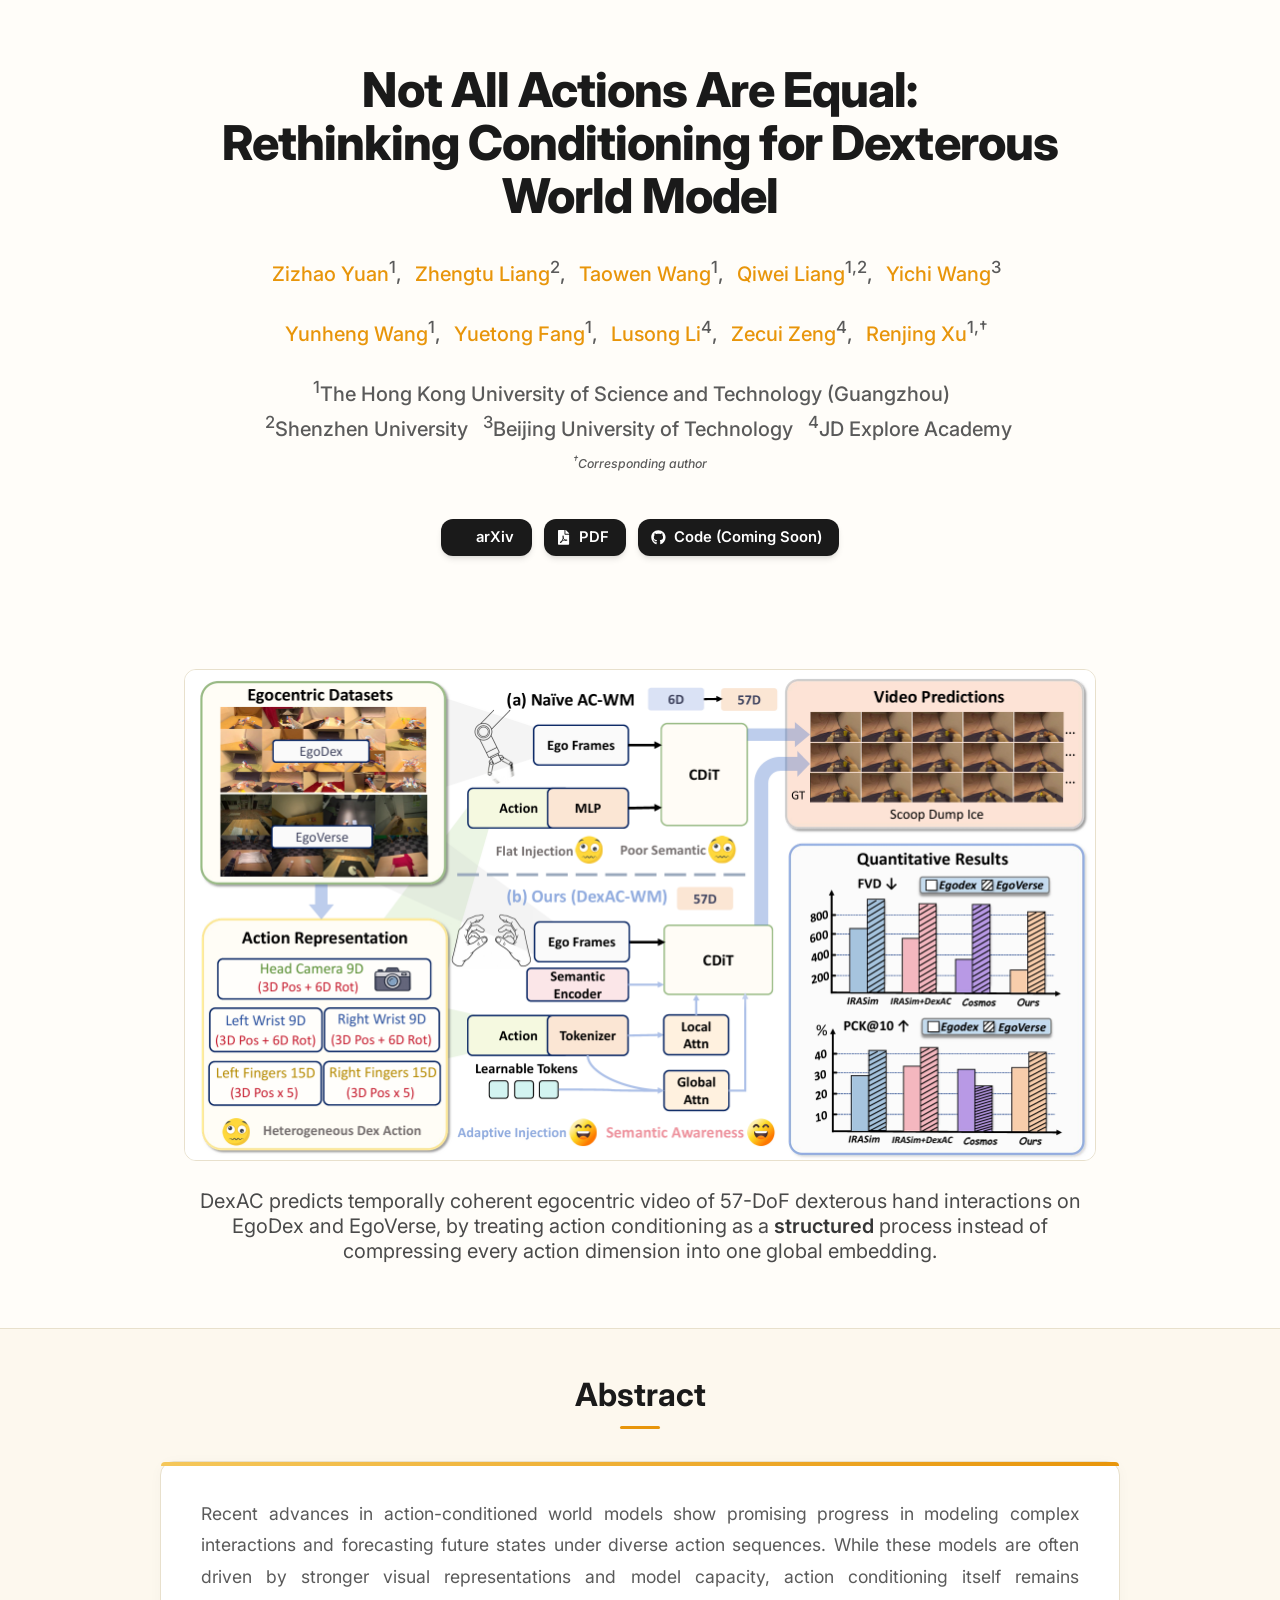
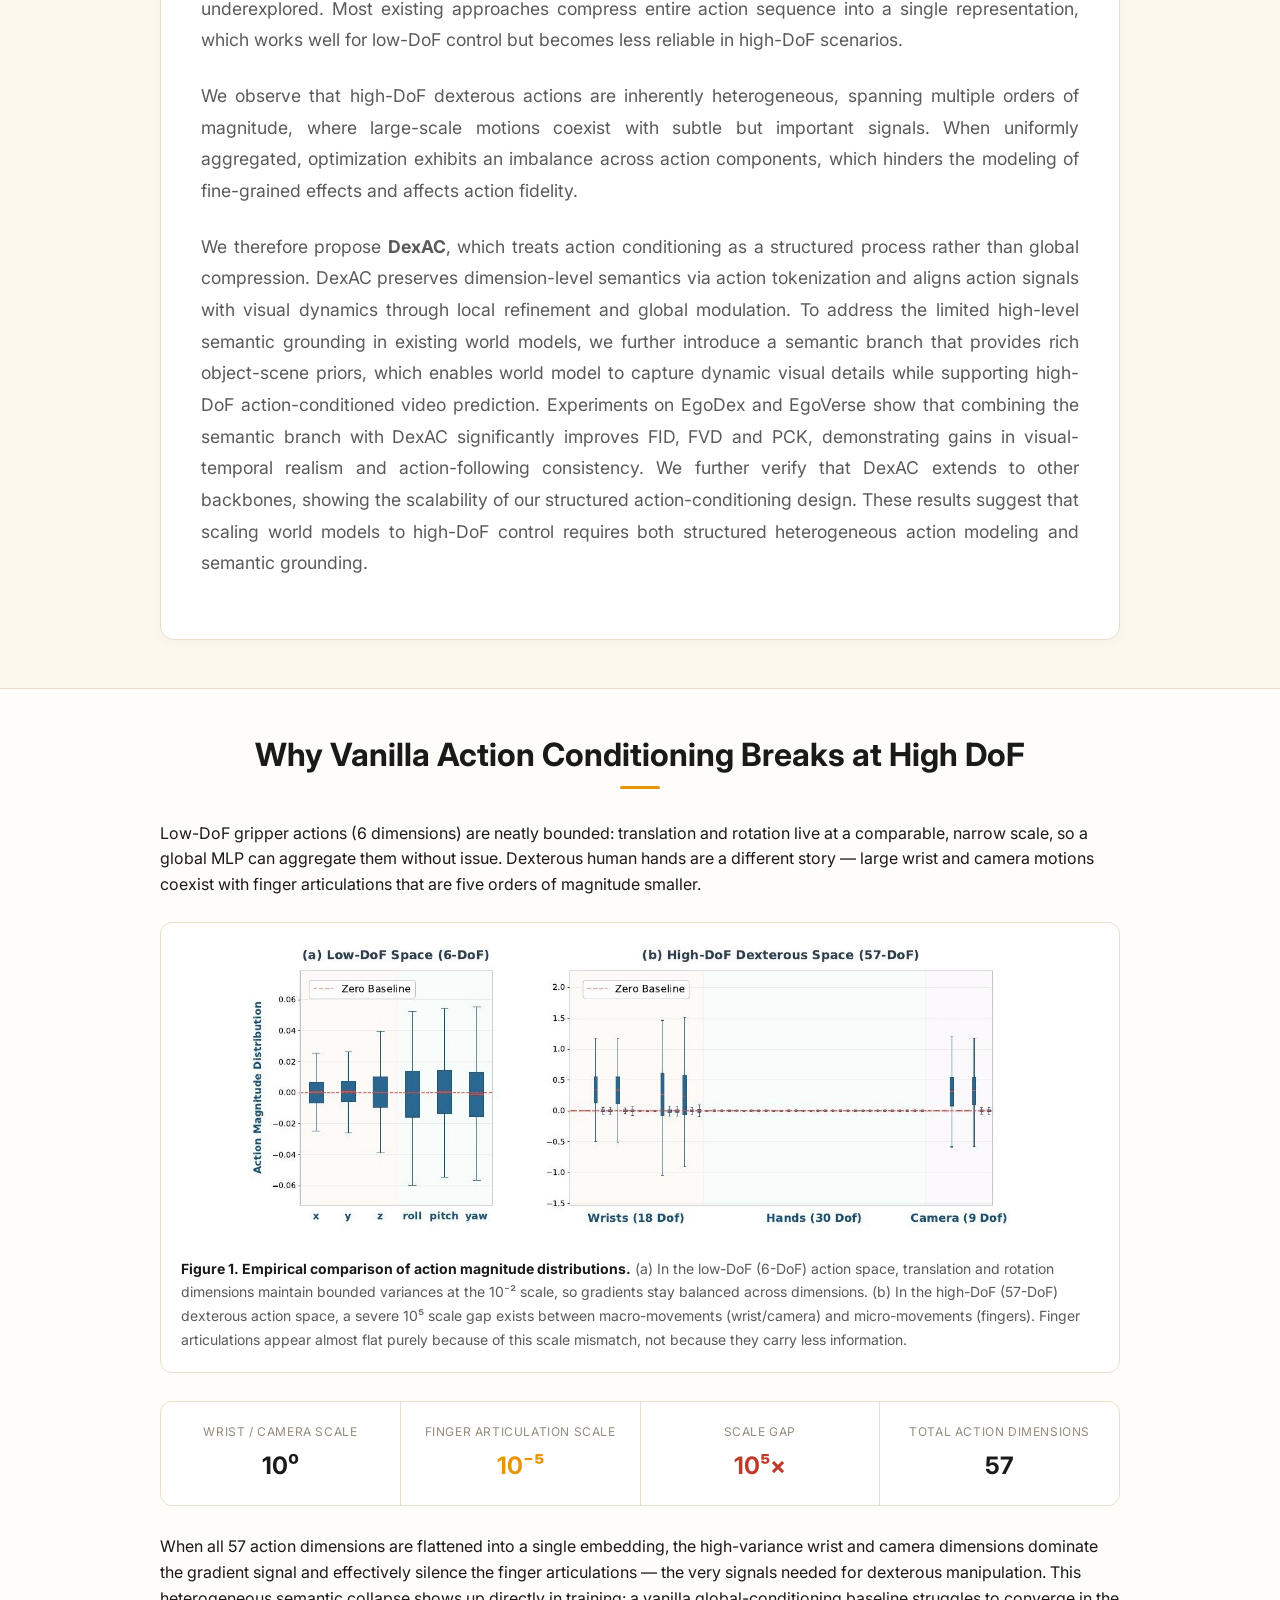
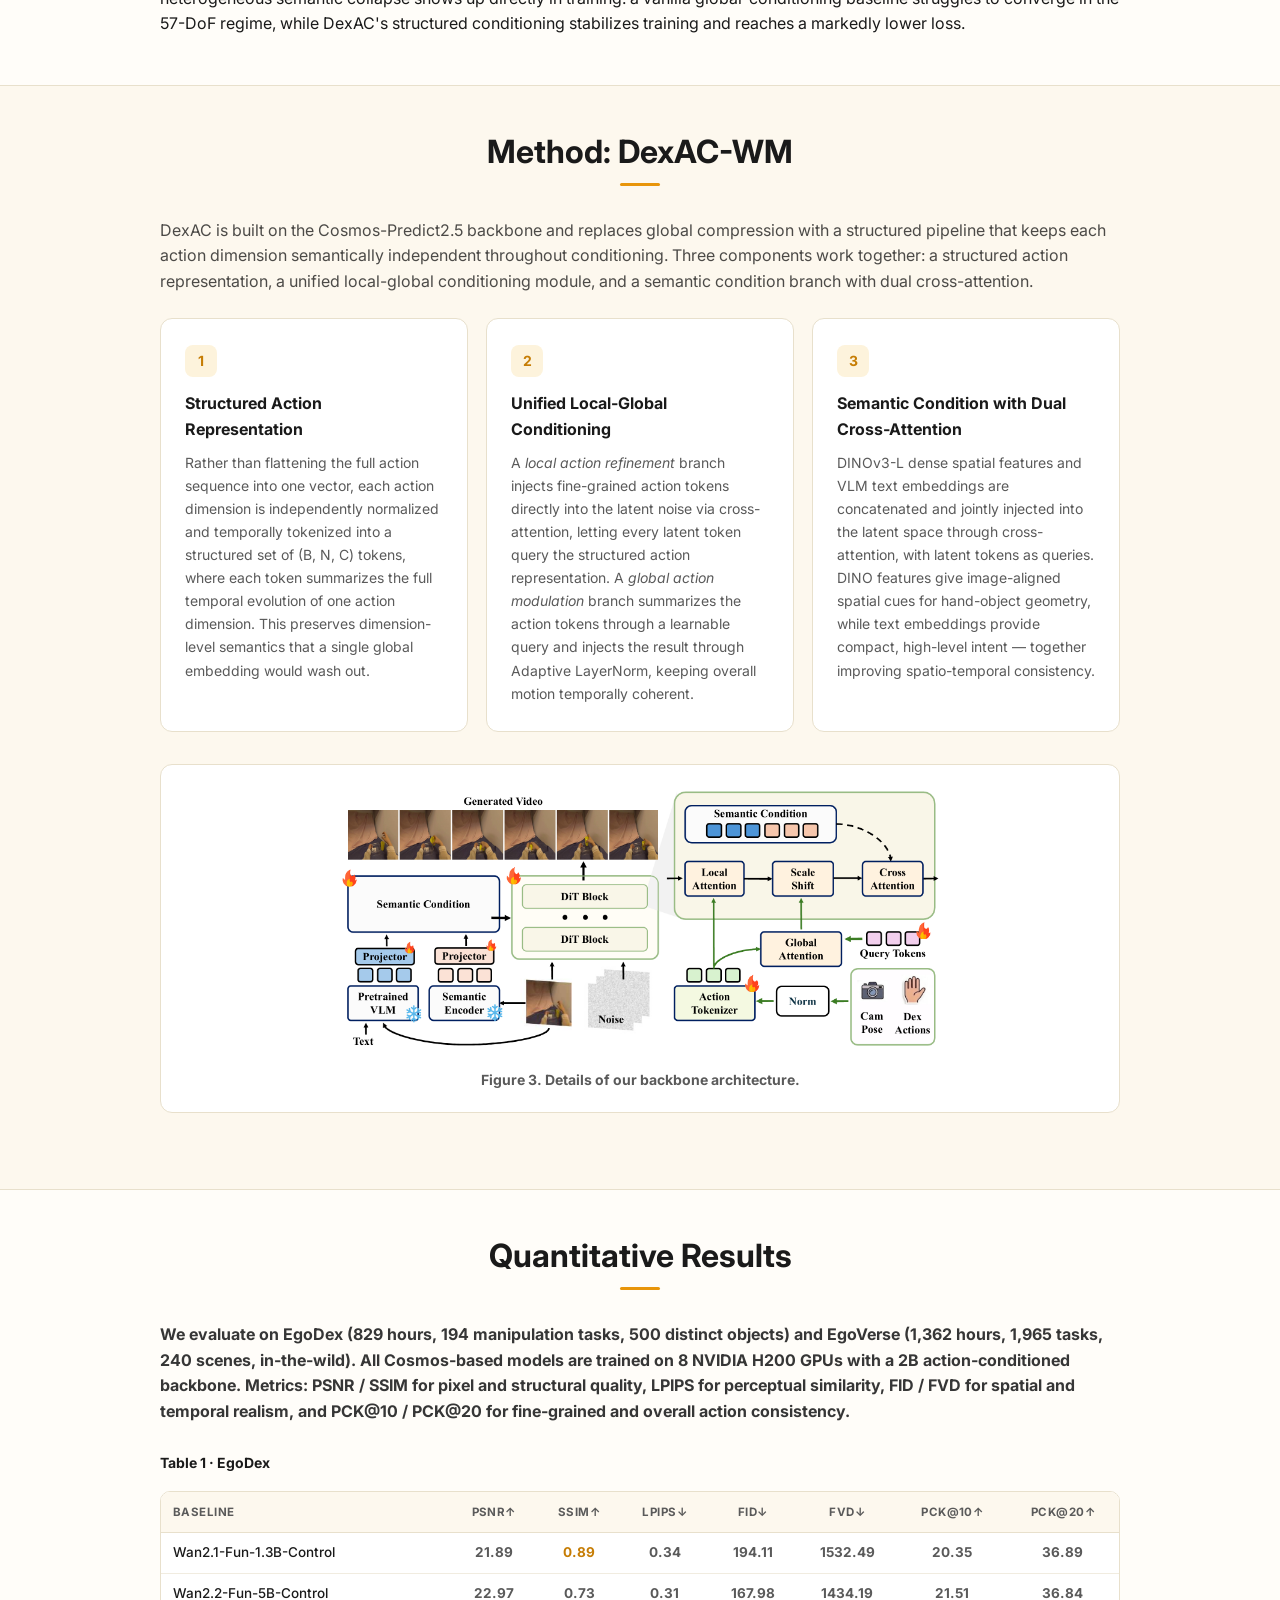
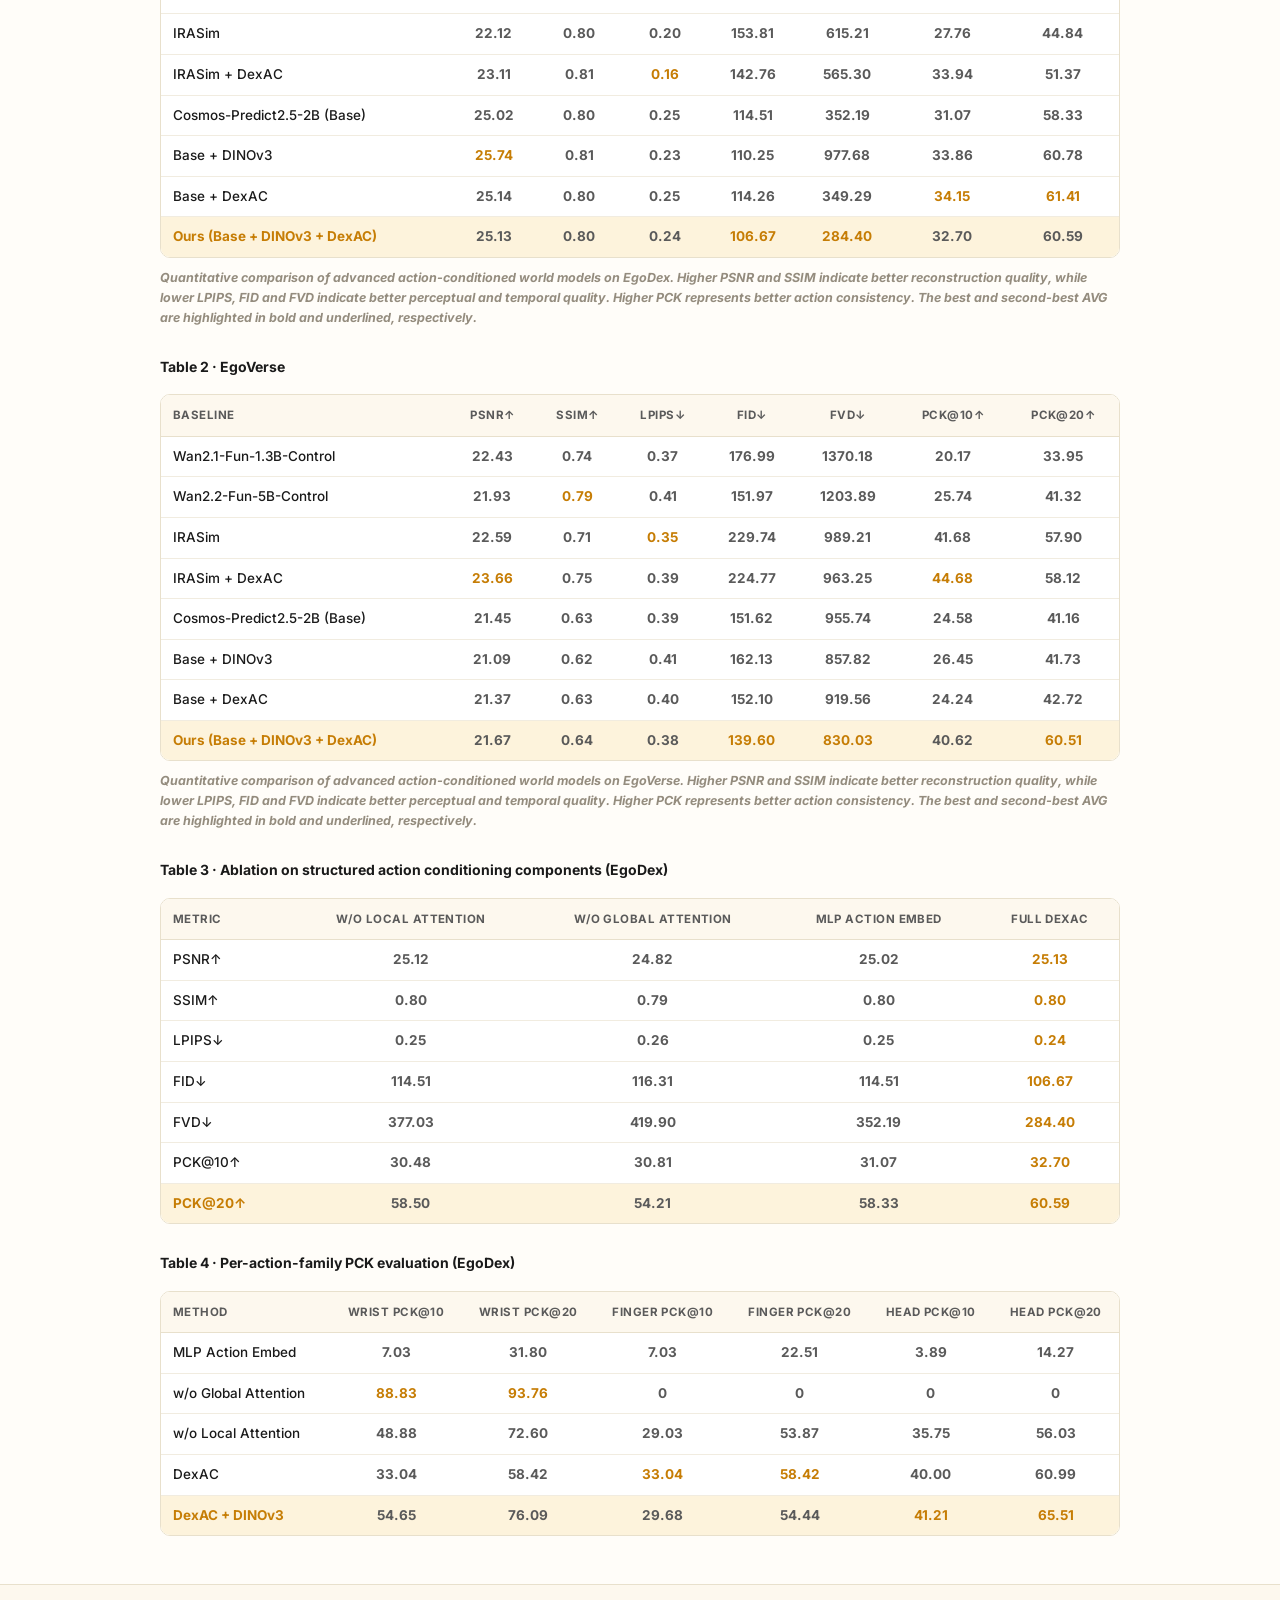
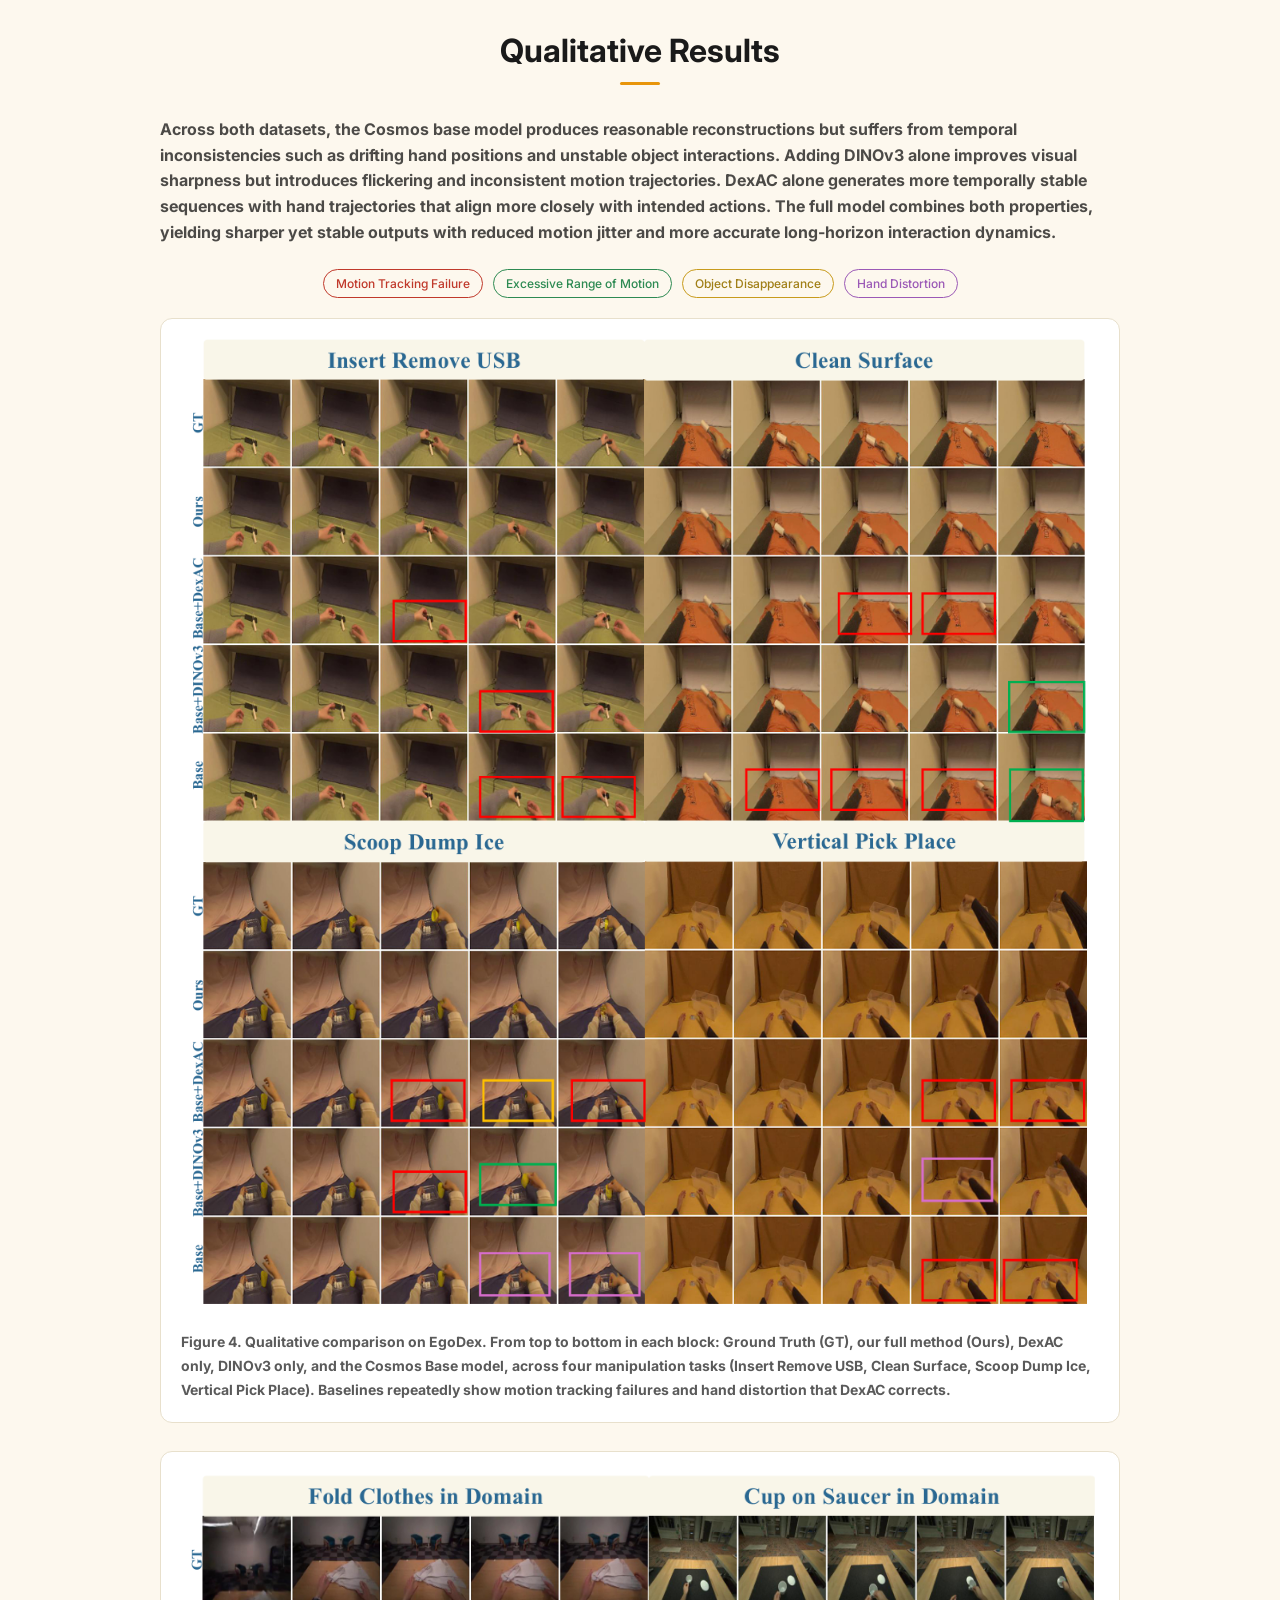
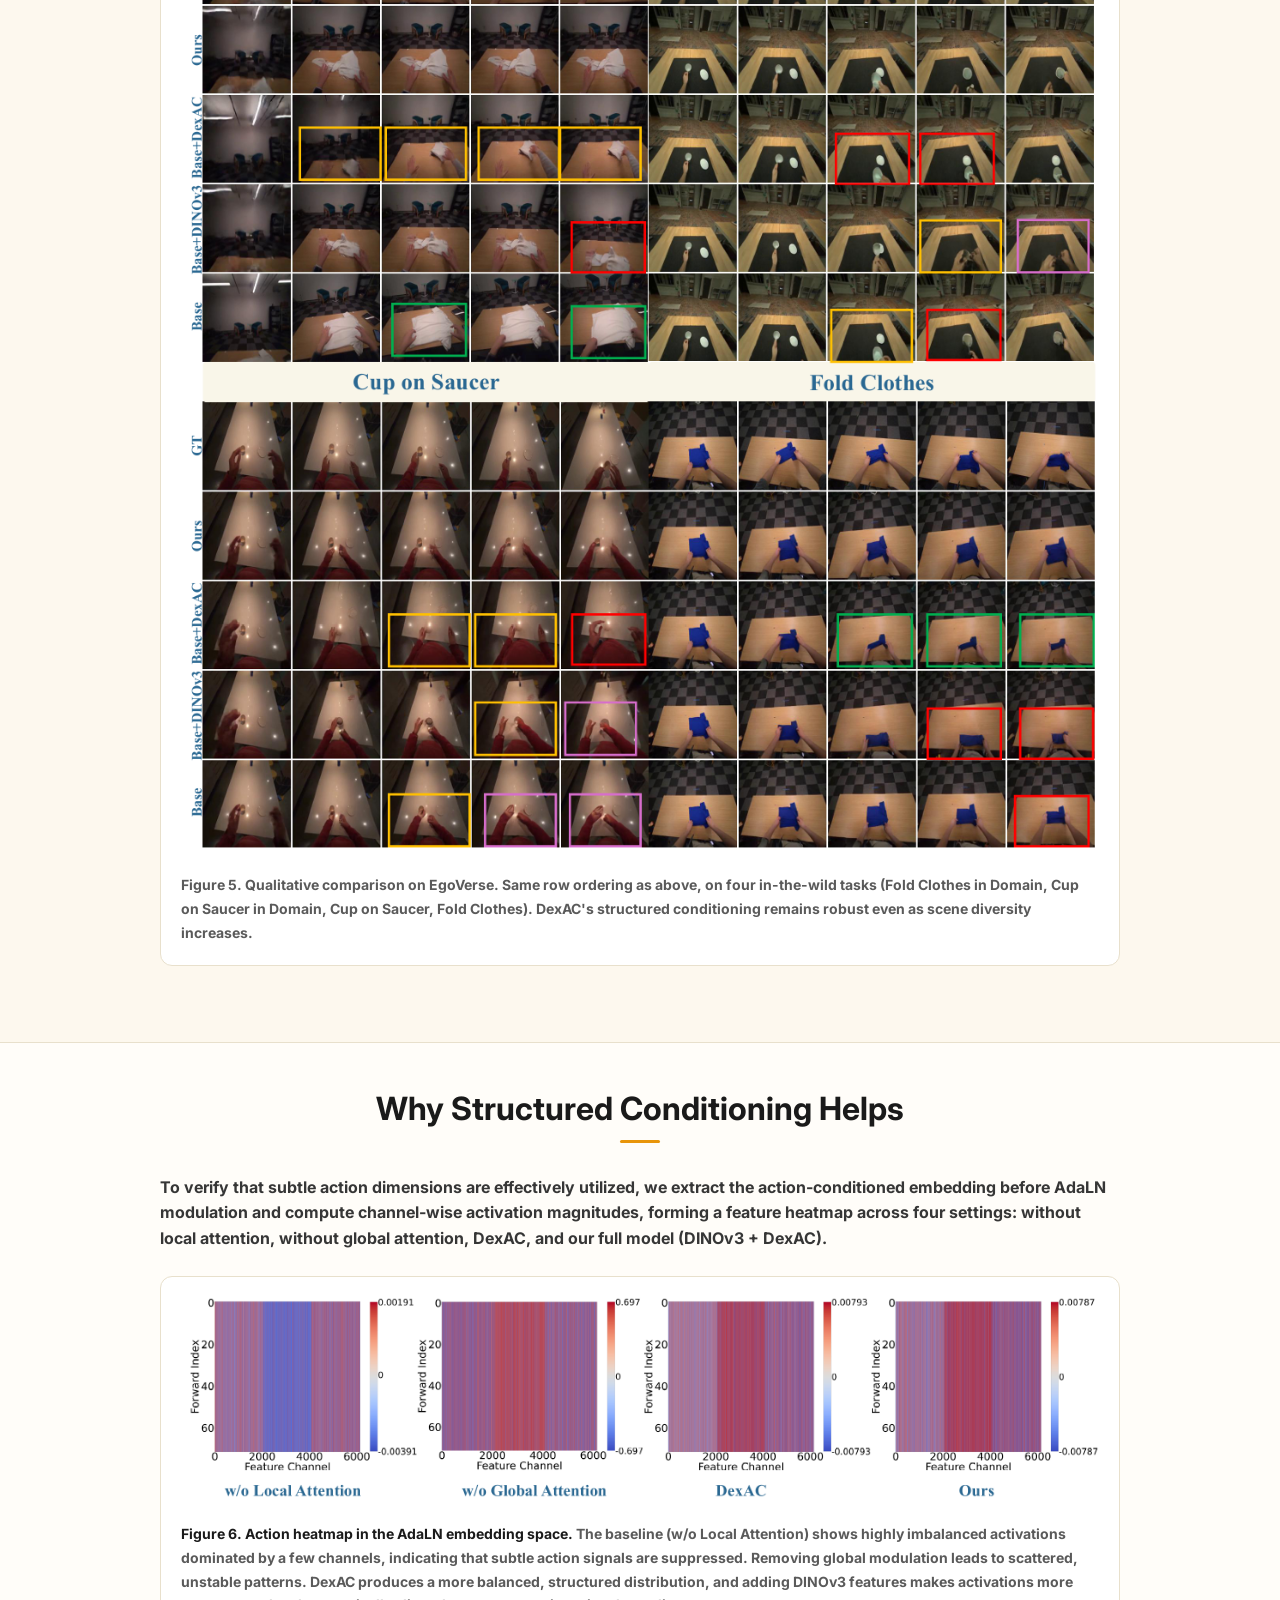
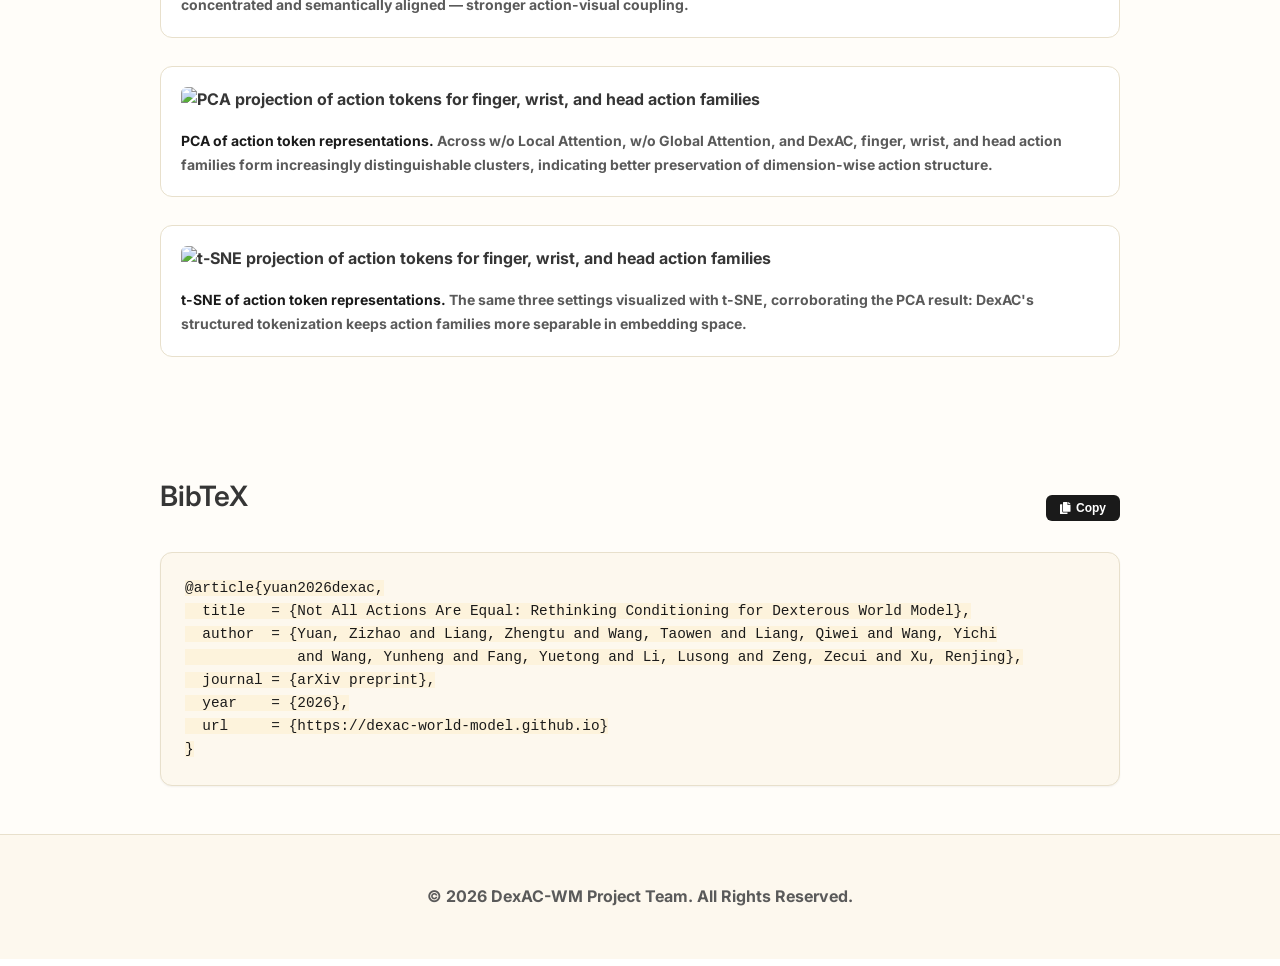
==== commit 87159ca5: "Add files via upload page" ====
--- a/index.html
+++ b/index.html
@@ -1,930 +1,531 @@
 <!DOCTYPE html>
 <html lang="en">
 <head>
-<meta charset="UTF-8">
-<meta name="viewport" content="width=device-width, initial-scale=1.0">
-<title>DexAC: Not All Actions Are Equal</title>
-<link rel="preconnect" href="https://fonts.googleapis.com">
-<link rel="preconnect" href="https://fonts.gstatic.com" crossorigin>
-<link href="https://fonts.googleapis.com/css2?family=Inter:wght@300;400;500;600&family=Merriweather:ital,wght@0,300;0,400;1,300&display=swap" rel="stylesheet">
-<style>
-  *, *::before, *::after { box-sizing: border-box; margin: 0; padding: 0; }
-
-  :root {
-    --amber: #E8950A;
-    --amber-light: #FDF3DC;
-    --amber-mid: #F5C75A;
-    --amber-dark: #7A4A05;
-    --text: #1a1a1a;
-    --text-secondary: #5a5a5a;
-    --text-muted: #888;
-    --bg: #fafaf8;
-    --bg-card: #ffffff;
-    --border: #e8e6e0;
-    --border-light: #f0ede8;
-    --radius: 10px;
-    --radius-sm: 6px;
+  <meta charset="utf-8">
+  <meta name="viewport" content="width=device-width, initial-scale=1">
+
+  <!-- Primary Meta Tags -->
+  <meta name="title" content="DexAC: Not All Actions Are Equal - Rethinking Conditioning for Dexterous World Model">
+  <meta name="description" content="DexAC treats action conditioning as a structured process rather than global compression, improving visual fidelity and action consistency for high-DoF egocentric dexterous world models.">
+  <meta name="keywords" content="dexterous world model, egocentric video, action conditioning, video diffusion, robot manipulation, EgoDex, EgoVerse, Cosmos-Predict, DiT, computer vision">
+  <meta name="author" content="Zizhao Yuan, Zhengtu Liang, Taowen Wang, Qiwei Liang, Yichi Wang, Yunheng Wang, Yuetong Fang, Lusong Li, Zecui Zeng, Renjing Xu">
+  <meta name="robots" content="index, follow">
+  <meta name="language" content="English">
+
+  <!-- Open Graph / Facebook -->
+  <meta property="og:type" content="article">
+  <meta property="og:site_name" content="HKUST (Guangzhou)">
+  <meta property="og:title" content="Not All Actions Are Equal: Rethinking Conditioning for Dexterous World Model">
+  <meta property="og:description" content="DexAC treats action conditioning as a structured process rather than global compression, improving visual fidelity and action consistency for high-DoF egocentric dexterous world models.">
+  <meta property="og:url" content="https://dexac-world-model.github.io">
+  <meta property="og:image" content="https://dexac-world-model.github.io/static/images/fig6_qual_egodex.jpg">
+  <meta property="og:image:width" content="1200">
+  <meta property="og:image:height" content="630">
+  <meta property="og:image:alt" content="DexAC - Research Preview">
+  <meta property="article:published_time" content="2026-01-01T00:00:00.000Z">
+  <meta property="article:author" content="Zizhao Yuan">
+  <meta property="article:section" content="Research">
+  <meta property="article:tag" content="world models">
+  <meta property="article:tag" content="dexterous manipulation">
+
+  <!-- Twitter -->
+  <meta name="twitter:card" content="summary_large_image">
+  <meta name="twitter:title" content="Not All Actions Are Equal: Rethinking Conditioning for Dexterous World Model">
+  <meta name="twitter:description" content="A structured, dimension-aware approach to action conditioning for high-DoF dexterous world models.">
+  <meta name="twitter:image" content="https://dexac-world-model.github.io/static/images/fig6_qual_egodex.jpg">
+  <meta name="twitter:image:alt" content="DexAC - Research Preview">
+
+  <!-- Academic/Research Specific -->
+  <meta name="citation_title" content="Not All Actions Are Equal: Rethinking Conditioning for Dexterous World Model">
+  <meta name="citation_author" content="Yuan, Zizhao">
+  <meta name="citation_author" content="Liang, Zhengtu">
+  <meta name="citation_author" content="Wang, Taowen">
+  <meta name="citation_author" content="Xu, Renjing">
+  <meta name="citation_publication_date" content="2026">
+  <meta name="citation_pdf_url" content="https://arxiv.org/pdf/YOUR_ARXIV_ID.pdf">
+
+  <meta name="theme-color" content="#E8950A">
+
+  <link rel="preconnect" href="https://fonts.googleapis.com">
+  <link rel="preconnect" href="https://fonts.gstatic.com" crossorigin>
+  <link rel="preconnect" href="https://ajax.googleapis.com">
+  <link rel="preconnect" href="https://cdn.jsdelivr.net">
+
+  <title>Not All Actions Are Equal: Rethinking Conditioning for Dexterous World Model</title>
+
+  <link rel="icon" type="image/x-icon" href="static/images/favicon.ico">
+  <link rel="apple-touch-icon" href="static/images/favicon.ico">
+
+  <!-- Critical CSS -->
+  <link rel="stylesheet" href="static/css/bulma.min.css">
+  <link rel="stylesheet" href="static/css/index.css">
+  <link rel="stylesheet" href="static/css/dexac-theme.css">
+
+  <!-- Non-critical CSS -->
+  <link rel="preload" href="static/css/bulma-carousel.min.css" as="style" onload="this.onload=null;this.rel='stylesheet'">
+  <link rel="preload" href="static/css/bulma-slider.min.css" as="style" onload="this.onload=null;this.rel='stylesheet'">
+  <link rel="preload" href="static/css/fontawesome.all.min.css" as="style" onload="this.onload=null;this.rel='stylesheet'">
+  <link rel="preload" href="https://cdn.jsdelivr.net/gh/jpswalsh/academicons@1/css/academicons.min.css" as="style" onload="this.onload=null;this.rel='stylesheet'">
+  <noscript>
+    <link rel="stylesheet" href="static/css/bulma-carousel.min.css">
+    <link rel="stylesheet" href="static/css/bulma-slider.min.css">
+    <link rel="stylesheet" href="static/css/fontawesome.all.min.css">
+    <link rel="stylesheet" href="https://cdn.jsdelivr.net/gh/jpswalsh/academicons@1/css/academicons.min.css">
+  </noscript>
+
+  <link href="https://fonts.googleapis.com/css2?family=Inter:wght@400;500;600;700;800&display=swap" rel="stylesheet">
+
+  <script defer src="https://ajax.googleapis.com/ajax/libs/jquery/3.5.1/jquery.min.js"></script>
+  <script defer src="static/js/fontawesome.all.min.js"></script>
+  <script defer src="static/js/bulma-carousel.min.js"></script>
+  <script defer src="static/js/bulma-slider.min.js"></script>
+  <script defer src="static/js/index.js"></script>
+
+  <script type="application/ld+json">
+  {
+    "@context": "https://schema.org",
+    "@type": "ScholarlyArticle",
+    "headline": "Not All Actions Are Equal: Rethinking Conditioning for Dexterous World Model",
+    "description": "DexAC treats action conditioning as a structured process rather than global compression, improving visual fidelity and action consistency for high-DoF egocentric dexterous world models.",
+    "author": [
+      {"@type": "Person", "name": "Zizhao Yuan", "affiliation": {"@type": "Organization", "name": "HKUST (Guangzhou)"}},
+      {"@type": "Person", "name": "Renjing Xu", "affiliation": {"@type": "Organization", "name": "HKUST (Guangzhou)"}}
+    ],
+    "datePublished": "2026-01-01",
+    "publisher": {"@type": "Organization", "name": "arXiv"},
+    "url": "https://dexac-world-model.github.io",
+    "image": "https://dexac-world-model.github.io/static/images/fig6_qual_egodex.jpg",
+    "keywords": ["dexterous world model", "egocentric video", "action conditioning", "video diffusion"],
+    "isAccessibleForFree": true,
+    "about": [
+      {"@type": "Thing", "name": "World Models"},
+      {"@type": "Thing", "name": "Dexterous Manipulation"}
+    ]
   }
-
-  html { scroll-behavior: smooth; }
-
-  body {
-    font-family: 'Inter', -apple-system, sans-serif;
-    background: var(--bg);
-    color: var(--text);
-    font-size: 16px;
-    line-height: 1.7;
-    -webkit-font-smoothing: antialiased;
-  }
-
-  /* ───── HEADER / HERO ───── */
-  .hero {
-    max-width: 860px;
-    margin: 0 auto;
-    padding: 72px 24px 48px;
-    text-align: center;
-  }
-
-  .venue-badge {
-    display: inline-block;
-    background: var(--amber-light);
-    color: var(--amber-dark);
-    font-size: 12px;
-    font-weight: 600;
-    letter-spacing: 0.08em;
-    text-transform: uppercase;
-    padding: 4px 14px;
-    border-radius: 20px;
-    margin-bottom: 28px;
-    border: 1px solid var(--amber-mid);
-  }
-
-  h1 {
-    font-family: 'Merriweather', Georgia, serif;
-    font-weight: 400;
-    font-size: clamp(24px, 4vw, 38px);
-    line-height: 1.3;
-    color: var(--text);
-    margin-bottom: 8px;
-    letter-spacing: -0.01em;
-  }
-
-  .title-em {
-    font-style: italic;
-    color: var(--amber);
-  }
-
-  .subtitle {
-    font-size: 15px;
-    color: var(--text-secondary);
-    margin-top: 12px;
-    font-weight: 400;
-  }
-
-  /* authors */
-  .authors {
-    margin-top: 28px;
-    font-size: 14px;
-    color: var(--text-secondary);
-    line-height: 2;
-  }
-  .authors a {
-    color: var(--text);
-    text-decoration: none;
-    border-bottom: 1px solid transparent;
-    transition: border-color 0.2s;
-  }
-  .authors a:hover { border-color: var(--amber); }
-  .affil-sup { font-size: 10px; vertical-align: super; color: var(--amber); }
-  .affiliations {
-    margin-top: 10px;
-    font-size: 12px;
-    color: var(--text-muted);
-    line-height: 1.9;
-  }
-
-  /* links */
-  .link-row {
-    display: flex;
-    flex-wrap: wrap;
-    gap: 10px;
-    justify-content: center;
-    margin-top: 28px;
-  }
-  .link-btn {
-    display: inline-flex;
-    align-items: center;
-    gap: 6px;
-    padding: 8px 18px;
-    font-size: 13px;
-    font-weight: 500;
-    border-radius: 6px;
-    text-decoration: none;
-    transition: all 0.18s;
-    border: 1.5px solid var(--border);
-    background: var(--bg-card);
-    color: var(--text);
-  }
-  .link-btn:hover { border-color: var(--amber); color: var(--amber-dark); }
-  .link-btn.primary {
-    background: var(--amber);
-    border-color: var(--amber);
-    color: #fff;
-  }
-  .link-btn.primary:hover { background: #c67d05; border-color: #c67d05; color: #fff; }
-  .link-btn svg { width: 15px; height: 15px; }
-
-  /* ───── TEASER VIDEO PLACEHOLDER ───── */
-  .teaser-wrap {
-    max-width: 860px;
-    margin: 0 auto 16px;
-    padding: 0 24px;
-  }
-  .teaser-box {
-    background: #111;
-    border-radius: 12px;
-    overflow: hidden;
-    aspect-ratio: 16/9;
-    display: flex;
-    align-items: center;
-    justify-content: center;
-    position: relative;
-    border: 1px solid #333;
-  }
-  .teaser-box video { width: 100%; height: 100%; object-fit: cover; }
-  .teaser-placeholder {
-    display: flex;
-    flex-direction: column;
-    align-items: center;
-    gap: 12px;
-    color: #666;
-    font-size: 13px;
-  }
-  .play-icon { width: 52px; height: 52px; fill: #444; }
-  .teaser-caption {
-    text-align: center;
-    font-size: 12px;
-    color: var(--text-muted);
-    padding: 0 24px 32px;
-  }
-
-  /* ───── SECTION LAYOUT ───── */
-  .section {
-    max-width: 860px;
-    margin: 0 auto;
-    padding: 48px 24px;
-    border-top: 1px solid var(--border-light);
-  }
-
-  h2 {
-    font-family: 'Merriweather', Georgia, serif;
-    font-weight: 400;
-    font-size: 22px;
-    color: var(--text);
-    margin-bottom: 20px;
-    letter-spacing: -0.01em;
-  }
-
-  h3 {
-    font-size: 14px;
-    font-weight: 600;
-    letter-spacing: 0.07em;
-    text-transform: uppercase;
-    color: var(--amber);
-    margin-bottom: 8px;
-  }
-
-  p { margin-bottom: 14px; color: var(--text-secondary); }
-  p:last-child { margin-bottom: 0; }
-
-  /* ───── ABSTRACT BOX ───── */
-  .abstract-box {
-    background: var(--bg-card);
-    border: 1px solid var(--border);
-    border-radius: 12px;
-    padding: 32px 36px;
-    position: relative;
-  }
-  .abstract-box::before {
-    content: '';
-    position: absolute;
-    top: 0; left: 0; right: 0;
-    height: 3px;
-    background: linear-gradient(90deg, var(--amber-mid), var(--amber));
-    border-radius: 12px 12px 0 0;
-  }
-  .abstract-box p { font-size: 15px; line-height: 1.8; }
-
-  /* ───── INSIGHT CARDS ───── */
-  .insight-grid {
-    display: grid;
-    grid-template-columns: repeat(auto-fit, minmax(240px, 1fr));
-    gap: 14px;
-    margin-top: 8px;
-  }
-  .insight-card {
-    background: var(--bg-card);
-    border: 1px solid var(--border);
-    border-radius: var(--radius);
-    padding: 22px 22px 20px;
-  }
-  .insight-icon {
-    width: 36px; height: 36px;
-    background: var(--amber-light);
-    border-radius: 8px;
-    display: flex; align-items: center; justify-content: center;
-    margin-bottom: 14px;
-  }
-  .insight-icon svg { width: 18px; height: 18px; stroke: var(--amber); fill: none; stroke-width: 2; }
-  .insight-card h4 { font-size: 14px; font-weight: 600; color: var(--text); margin-bottom: 6px; }
-  .insight-card p { font-size: 13px; line-height: 1.6; margin: 0; }
-
-  /* ───── FIGURES ───── */
-  .fig-row {
-    display: grid;
-    grid-template-columns: 1fr 1fr;
-    gap: 14px;
-    margin: 24px 0;
-  }
-  @media (max-width: 600px) { .fig-row { grid-template-columns: 1fr; } }
-  .fig-box {
-    background: var(--bg-card);
-    border: 1px solid var(--border);
-    border-radius: var(--radius);
-    overflow: hidden;
-  }
-  .fig-img-placeholder {
-    background: #f4f2ee;
-    aspect-ratio: 4/3;
-    display: flex;
-    align-items: center;
-    justify-content: center;
-    color: var(--text-muted);
-    font-size: 12px;
-    font-style: italic;
-  }
-  .fig-caption { padding: 12px 14px; font-size: 12px; color: var(--text-muted); line-height: 1.5; border-top: 1px solid var(--border-light); }
-  .fig-caption strong { color: var(--text-secondary); font-weight: 600; }
-
-  /* ───── ARCHITECTURE DIAGRAM ───── */
-  .arch-card {
-    background: var(--bg-card);
-    border: 1px solid var(--border);
-    border-radius: 12px;
-    padding: 0;
-    overflow: hidden;
-    margin-top: 8px;
-  }
-  .arch-inner { padding: 28px 28px 20px; }
-  .arch-caption {
-    background: var(--amber-light);
-    padding: 14px 28px;
-    font-size: 12.5px;
-    color: var(--amber-dark);
-    line-height: 1.5;
-    border-top: 1px solid #f5d98a;
-  }
-
-  /* ───── RESULTS TABLE ───── */
-  .table-wrap { overflow-x: auto; margin-top: 8px; }
-  table {
-    width: 100%;
-    border-collapse: collapse;
-    font-size: 13px;
-    background: var(--bg-card);
-    border: 1px solid var(--border);
-    border-radius: var(--radius);
-    overflow: hidden;
-  }
-  thead tr { background: #f5f3ef; }
-  th {
-    padding: 10px 12px;
-    text-align: center;
-    font-weight: 600;
-    font-size: 11px;
-    letter-spacing: 0.06em;
-    text-transform: uppercase;
-    color: var(--text-secondary);
-    border-bottom: 1px solid var(--border);
-  }
-  th:first-child { text-align: left; }
-  td { padding: 9px 12px; text-align: center; border-bottom: 1px solid var(--border-light); color: var(--text-secondary); }
-  td:first-child { text-align: left; font-weight: 500; color: var(--text); }
-  tr:last-child td { border-bottom: none; }
-  .best { font-weight: 700; color: var(--amber-dark); }
-  .ours-row td { background: var(--amber-light); }
-  .ours-row td:first-child { color: var(--amber-dark); font-weight: 600; }
-  .table-note { font-size: 11.5px; color: var(--text-muted); margin-top: 10px; }
-
-  /* ───── VIDEO GRID ───── */
-  .video-grid {
-    display: grid;
-    grid-template-columns: repeat(2, 1fr);
-    gap: 12px;
-    margin-top: 8px;
-  }
-  @media (max-width: 600px) { .video-grid { grid-template-columns: 1fr; } }
-  .vid-card {
-    background: var(--bg-card);
-    border: 1px solid var(--border);
-    border-radius: var(--radius);
-    overflow: hidden;
-  }
-  .vid-thumb {
-    background: #1a1a1a;
-    aspect-ratio: 16/9;
-    display: flex; align-items: center; justify-content: center;
-    color: #555;
-    font-size: 11px;
-  }
-  .vid-label { padding: 10px 12px; font-size: 12px; color: var(--text-muted); }
-  .vid-label strong { color: var(--text-secondary); display: block; font-size: 13px; margin-bottom: 2px; }
-
-  /* ───── QUALITATIVE ROW ───── */
-  .qual-row {
-    display: grid;
-    grid-template-columns: repeat(5, 1fr);
-    gap: 4px;
-    margin: 8px 0;
-  }
-  @media (max-width: 600px) { .qual-row { grid-template-columns: repeat(3, 1fr); } }
-  .qual-cell {
-    aspect-ratio: 1;
-    background: #e8e6e0;
-    border-radius: 4px;
-    display: flex; align-items: center; justify-content: center;
-    font-size: 9px;
-    color: #999;
-    font-style: italic;
-  }
-  .qual-label { font-size: 11px; color: var(--text-muted); text-align: center; margin-top: 4px; }
-  .qual-section { margin-bottom: 20px; }
-  .qual-section-title { font-size: 12px; font-weight: 600; color: var(--text-secondary); margin-bottom: 6px; }
-
-  /* ───── COMPARISON STRIP ───── */
-  .compare-strip {
-    display: grid;
-    grid-template-columns: repeat(auto-fit, minmax(120px, 1fr));
-    gap: 1px;
-    background: var(--border);
-    border: 1px solid var(--border);
-    border-radius: var(--radius);
-    overflow: hidden;
-    margin-top: 8px;
-  }
-  .compare-cell {
-    background: var(--bg-card);
-    padding: 14px 10px;
-    text-align: center;
-  }
-  .compare-cell .label { font-size: 11px; color: var(--text-muted); margin-bottom: 6px; }
-  .compare-cell .val { font-size: 20px; font-weight: 600; color: var(--text); }
-  .compare-cell .delta { font-size: 11px; margin-top: 2px; color: #2d8a52; font-weight: 500; }
-  .compare-cell.highlight .val { color: var(--amber); }
-
-  /* ───── BIB ───── */
-  .bib-box {
-    background: #f7f5f0;
-    border: 1px solid var(--border);
-    border-radius: var(--radius);
-    padding: 20px 22px;
-    font-family: 'Courier New', monospace;
-    font-size: 12.5px;
-    line-height: 1.8;
-    color: var(--text-secondary);
-    white-space: pre-wrap;
-    word-break: break-word;
-    position: relative;
-  }
-  .copy-btn {
-    position: absolute;
-    top: 10px; right: 10px;
-    background: var(--bg-card);
-    border: 1px solid var(--border);
-    border-radius: 5px;
-    padding: 4px 10px;
-    font-size: 11px;
-    cursor: pointer;
-    color: var(--text-secondary);
-    transition: all 0.15s;
-  }
-  .copy-btn:hover { border-color: var(--amber); color: var(--amber-dark); }
-
-  /* ───── FOOTER ───── */
-  footer {
-    max-width: 860px;
-    margin: 0 auto;
-    padding: 32px 24px 48px;
-    border-top: 1px solid var(--border-light);
-    display: flex;
-    justify-content: space-between;
-    align-items: flex-start;
-    flex-wrap: wrap;
-    gap: 12px;
-    font-size: 12px;
-    color: var(--text-muted);
-  }
-  footer a { color: var(--amber); text-decoration: none; }
-
-  /* ───── ARCH SVG inline ───── */
-  .svg-arch { width: 100%; height: auto; display: block; }
-
-  /* ───── separator ───── */
-  .amber-sep {
-    width: 40px; height: 3px;
-    background: var(--amber);
-    border-radius: 2px;
-    margin-bottom: 18px;
-  }
-</style>
+  </script>
 </head>
 <body>
 
-<!-- HERO -->
-<header class="hero">
-  <div class="venue-badge">arXiv 2025 &nbsp;·&nbsp; Dexterous World Models</div>
-  <h1>Not All Actions Are Equal:<br><span class="title-em">Rethinking Conditioning for Dexterous World Model</span></h1>
-  <p class="subtitle">Structured action conditioning for high-DoF egocentric dexterous manipulation</p>
-
-  <div class="authors">
-    <a href="#">Zizhao Yuan</a><span class="affil-sup">1</span>&ensp;
-    <a href="#">Zhengtu Liang</a><span class="affil-sup">2</span>&ensp;
-    <a href="#">Taowen Wang</a><span class="affil-sup">1</span>&ensp;
-    <a href="#">Qiwei Liang</a><span class="affil-sup">1,2</span>&ensp;
-    <a href="#">Yichi Wang</a><span class="affil-sup">3</span><br>
-    <a href="#">Yunheng Wang</a><span class="affil-sup">1</span>&ensp;
-    <a href="#">Yuetong Fang</a><span class="affil-sup">1</span>&ensp;
-    <a href="#">Lusong Li</a><span class="affil-sup">4</span>&ensp;
-    <a href="#">Zecui Zeng</a><span class="affil-sup">4</span>&ensp;
-    <a href="#">Renjing Xu</a><span class="affil-sup">1,†</span>
-  </div>
-  <div class="affiliations">
-    <sup>1</sup> HKUST (Guangzhou) &ensp;
-    <sup>2</sup> Shenzhen University &ensp;
-    <sup>3</sup> Beijing University of Technology &ensp;
-    <sup>4</sup> JD Explore Academy<br>
-    <sup>†</sup> Corresponding author
-  </div>
-
-  <div class="link-row">
-    <a class="link-btn primary" href="https://arxiv.org/abs/your-id" target="_blank">
-      <svg viewBox="0 0 24 24" fill="none" stroke="currentColor" stroke-width="2"><path d="M14 2H6a2 2 0 00-2 2v16a2 2 0 002 2h12a2 2 0 002-2V8z"/><polyline points="14 2 14 8 20 8"/></svg>
-      Paper
-    </a>
-    <a class="link-btn" href="https://github.com/dexac-world-model" target="_blank">
-      <svg viewBox="0 0 24 24" fill="none" stroke="currentColor" stroke-width="2"><path d="M9 19c-5 1.5-5-2.5-7-3m14 6v-3.87a3.37 3.37 0 00-.94-2.61c3.14-.35 6.44-1.54 6.44-7A5.44 5.44 0 0020 4.77 5.07 5.07 0 0019.91 1S18.73.65 16 2.48a13.38 13.38 0 00-7 0C6.27.65 5.09 1 5.09 1A5.07 5.07 0 005 4.77a5.44 5.44 0 00-1.5 3.78c0 5.42 3.3 6.61 6.44 7A3.37 3.37 0 009 18.13V22"/></svg>
-      Code
-    </a>
-    <a class="link-btn" href="#results">
-      <svg viewBox="0 0 24 24" fill="none" stroke="currentColor" stroke-width="2"><rect x="3" y="3" width="18" height="18" rx="2"/><path d="M3 9h18M9 21V9"/></svg>
-      Results
-    </a>
-    <a class="link-btn" href="#bibtex">
-      <svg viewBox="0 0 24 24" fill="none" stroke="currentColor" stroke-width="2"><path d="M6 3h12l3 3v15a1 1 0 01-1 1H4a1 1 0 01-1-1V4a1 1 0 011-1z"/><path d="M14 3v5h5M8 12h8M8 16h5"/></svg>
-      BibTeX
-    </a>
-  </div>
-</header>
-
-<!-- TEASER VIDEO -->
-<div class="teaser-wrap">
-  <div class="teaser-box">
-    <!-- Replace src with your actual teaser video -->
-    <video autoplay muted loop playsinline>
-      <source src="assets/teaser.mp4" type="video/mp4">
-    </video>
-    <div class="teaser-placeholder" id="teaser-placeholder">
-      <svg class="play-icon" viewBox="0 0 52 52"><circle cx="26" cy="26" r="25" stroke="#555" stroke-width="1.5" fill="none"/><polygon points="21,18 37,26 21,34" fill="#555"/></svg>
-      <span>Teaser video</span>
-    </div>
-  </div>
-</div>
-<p class="teaser-caption">DexAC predicts temporally coherent egocentric video of dexterous hand interactions on EgoDex and EgoVerse,<br>improving both visual fidelity and action consistency over the Cosmos-Predict2.5 baseline.</p>
-
-<!-- ABSTRACT -->
-<section class="section">
-  <h3>Abstract</h3>
-  <div class="amber-sep"></div>
-  <div class="abstract-box">
-    <p>Recent advances in action-conditioned world models show promising progress in modeling complex interactions and forecasting future states under diverse action sequences. While these models are often driven by stronger visual representations and model capacity, <strong>action conditioning itself remains underexplored.</strong></p>
-    <p>Most existing approaches compress entire action sequences into a single representation, which works well for low-DoF control but becomes less reliable in high-DoF scenarios. We observe that high-DoF dexterous actions are <strong>inherently heterogeneous</strong>, spanning multiple orders of magnitude, where large-scale motions coexist with subtle but important signals. When uniformly aggregated, optimization exhibits an imbalance across action components, which hinders the modeling of fine-grained effects and affects action fidelity.</p>
-    <p>We therefore propose <strong>DexAC</strong>, which treats action conditioning as a structured process rather than global compression. Our method preserves dimension-level semantics via action tokenization and aligns action signals with visual dynamics through an adaptive framework combining local refinement and global modulation. Experiments on EgoDex show consistent improvements in visual fidelity and action consistency, suggesting that scaling world models to high-DoF control depends not only on model capacity but also on <strong>how heterogeneous actions are structured and integrated.</strong></p>
-  </div>
-</section>
-
-<!-- THE PROBLEM -->
-<section class="section">
-  <h3>The Problem</h3>
-  <div class="amber-sep"></div>
-  <h2>Why vanilla action conditioning breaks at high DoF</h2>
-  <p>Low-DoF gripper actions (6 dimensions) are neatly bounded — all dimensions live at the same scale, so global MLP aggregation works fine. Dexterous human hands are a different story.</p>
-
-  <div class="fig-row">
-    <div class="fig-box">
-      <div class="fig-img-placeholder">[ Fig. 2a: Low-DoF (6-DoF) action distribution ]</div>
-      <div class="fig-caption"><strong>Low-DoF (6-DoF).</strong> Translation and rotation dimensions maintain bounded variances at ~10⁻² scale — gradients stay balanced.</div>
-    </div>
-    <div class="fig-box">
-      <div class="fig-img-placeholder">[ Fig. 2b: High-DoF (57-DoF) action distribution ]</div>
-      <div class="fig-caption"><strong>High-DoF (57-DoF).</strong> A 10⁵ scale gap exists between macro-movements (wrist/camera) and micro-movements (fingers), creating gradient dominance and suppressing subtle signals.</div>
-    </div>
-  </div>
-
-  <p>When all 57 action dimensions are flattened into a single embedding, high-variance wrist/camera dimensions dominate the gradient signal and effectively silence the finger articulations — the very signals needed for dexterous manipulation. This <em>heterogeneous semantic collapse</em> manifests as slower convergence and higher training loss.</p>
-
-  <div class="compare-strip">
-    <div class="compare-cell">
-      <div class="label">Wrist / Camera scale</div>
-      <div class="val">10⁰</div>
-    </div>
-    <div class="compare-cell highlight">
-      <div class="label">Finger articulation scale</div>
-      <div class="val">10⁻⁵</div>
-    </div>
-    <div class="compare-cell">
-      <div class="label">Scale gap</div>
-      <div class="val" style="color:#c0392b;">10⁵ ×</div>
-    </div>
-    <div class="compare-cell">
-      <div class="label">Action dimensions</div>
-      <div class="val">57</div>
-    </div>
-  </div>
-</section>
-
-<!-- METHOD -->
-<section class="section" id="method">
-  <h3>Method</h3>
-  <div class="amber-sep"></div>
-  <h2>DexAC: Structured Action Conditioning</h2>
-  <p>DexAC replaces global compression with a structured pipeline that keeps each action dimension semantically independent throughout the conditioning process.</p>
-
-  <div class="arch-card">
-    <div class="arch-inner">
-      <!-- Inline SVG architecture diagram -->
-      <svg class="svg-arch" viewBox="0 0 800 340" xmlns="http://www.w3.org/2000/svg" aria-label="DexAC architecture overview">
-        <defs>
-          <marker id="arr" markerWidth="8" markerHeight="8" refX="4" refY="3" orient="auto">
-            <path d="M0,0 L8,3 L0,6 Z" fill="#aaa"/>
-          </marker>
-          <marker id="arr-amber" markerWidth="8" markerHeight="8" refX="4" refY="3" orient="auto">
-            <path d="M0,0 L8,3 L0,6 Z" fill="#E8950A"/>
-          </marker>
-        </defs>
-
-        <!-- Background lanes -->
-        <rect x="10" y="10" width="780" height="60" rx="6" fill="#f8f6f1" stroke="#e8e0cc" stroke-width="1"/>
-        <text x="22" y="30" font-size="10" font-family="Inter,sans-serif" fill="#aaa" font-weight="600" letter-spacing="0.08em">VISUAL CONDITIONING</text>
-
-        <rect x="10" y="140" width="780" height="60" rx="6" fill="#fdf3dc" stroke="#f5d98a" stroke-width="1"/>
-        <text x="22" y="160" font-size="10" font-family="Inter,sans-serif" fill="#c67d05" font-weight="600" letter-spacing="0.08em">ACTION CONDITIONING</text>
-
-        <rect x="10" y="260" width="780" height="60" rx="6" fill="#f0f5fb" stroke="#b5d4f4" stroke-width="1"/>
-        <text x="22" y="280" font-size="10" font-family="Inter,sans-serif" fill="#185fa5" font-weight="600" letter-spacing="0.08em">SEMANTIC CONDITIONING</text>
-
-        <!-- Visual: Wan2.1 encoder -->
-        <rect x="30" y="24" width="110" height="38" rx="5" fill="#fff" stroke="#ddd" stroke-width="1"/>
-        <text x="85" y="43" text-anchor="middle" font-size="11" font-family="Inter,sans-serif" fill="#444" font-weight="500">Wan2.1</text>
-        <text x="85" y="56" text-anchor="middle" font-size="9" font-family="Inter,sans-serif" fill="#888">Visual Encoder</text>
-
-        <!-- arrow -->
-        <line x1="142" y1="43" x2="165" y2="43" stroke="#aaa" stroke-width="1.5" marker-end="url(#arr)"/>
-
-        <!-- Noisy latents -->
-        <rect x="166" y="24" width="90" height="38" rx="5" fill="#fff" stroke="#ddd" stroke-width="1"/>
-        <text x="211" y="43" text-anchor="middle" font-size="11" font-family="Inter,sans-serif" fill="#444" font-weight="500">Noisy z_t</text>
-        <text x="211" y="56" text-anchor="middle" font-size="9" font-family="Inter,sans-serif" fill="#888">Latent tokens</text>
-
-        <!-- DiT blocks -->
-        <line x1="258" y1="43" x2="280" y2="43" stroke="#aaa" stroke-width="1.5" marker-end="url(#arr)"/>
-        <rect x="281" y="14" width="300" height="58" rx="6" fill="#f5f5f2" stroke="#ccc" stroke-width="1" stroke-dasharray="4 2"/>
-        <text x="431" y="34" text-anchor="middle" font-size="10" font-family="Inter,sans-serif" fill="#888" font-weight="600" letter-spacing="0.06em">DiT BLOCKS × N</text>
-
-        <!-- Self-attn box -->
-        <rect x="293" y="38" width="72" height="26" rx="4" fill="#fff" stroke="#ddd" stroke-width="1"/>
-        <text x="329" y="55" text-anchor="middle" font-size="10" font-family="Inter,sans-serif" fill="#666">Self-Attn</text>
-
-        <!-- Cross-attn local box -->
-        <rect x="377" y="38" width="85" height="26" rx="4" fill="#fdf3dc" stroke="#f5c75a" stroke-width="1"/>
-        <text x="419" y="55" text-anchor="middle" font-size="10" font-family="Inter,sans-serif" fill="#7a4a05">Local X-Attn</text>
-
-        <!-- AdaLN global box -->
-        <rect x="474" y="38" width="96" height="26" rx="4" fill="#fdf3dc" stroke="#f5c75a" stroke-width="1"/>
-        <text x="522" y="55" text-anchor="middle" font-size="10" font-family="Inter,sans-serif" fill="#7a4a05">Global AdaLN</text>
-
-        <!-- arrow out -->
-        <line x1="583" y1="43" x2="620" y2="43" stroke="#aaa" stroke-width="1.5" marker-end="url(#arr)"/>
-
-        <!-- Denoised output -->
-        <rect x="621" y="24" width="120" height="38" rx="5" fill="#fff" stroke="#ddd" stroke-width="1"/>
-        <text x="681" y="43" text-anchor="middle" font-size="11" font-family="Inter,sans-serif" fill="#444" font-weight="500">Predicted Video</text>
-        <text x="681" y="56" text-anchor="middle" font-size="9" font-family="Inter,sans-serif" fill="#888">Denoised frames</text>
-
-        <!-- Action: input -->
-        <rect x="30" y="153" width="110" height="38" rx="5" fill="#fff" stroke="#f5c75a" stroke-width="1.5"/>
-        <text x="85" y="168" text-anchor="middle" font-size="10" font-family="Inter,sans-serif" fill="#7a4a05" font-weight="600">57-DoF Actions</text>
-        <text x="85" y="182" text-anchor="middle" font-size="9" font-family="Inter,sans-serif" fill="#aaa">Wrist · Hand · Cam</text>
-
-        <!-- Action: Norm -->
-        <line x1="142" y1="172" x2="162" y2="172" stroke="#E8950A" stroke-width="1.5" marker-end="url(#arr-amber)"/>
-        <rect x="163" y="153" width="70" height="38" rx="5" fill="#fff" stroke="#f5c75a" stroke-width="1.5"/>
-        <text x="198" y="171" text-anchor="middle" font-size="10" font-family="Inter,sans-serif" fill="#7a4a05" font-weight="500">Normalize</text>
-        <text x="198" y="184" text-anchor="middle" font-size="9" font-family="Inter,sans-serif" fill="#aaa">per-dim</text>
-
-        <!-- Action: Tokenizer -->
-        <line x1="235" y1="172" x2="255" y2="172" stroke="#E8950A" stroke-width="1.5" marker-end="url(#arr-amber)"/>
-        <rect x="256" y="153" width="90" height="38" rx="5" fill="#fdf3dc" stroke="#E8950A" stroke-width="1.5"/>
-        <text x="301" y="171" text-anchor="middle" font-size="10" font-family="Inter,sans-serif" fill="#7a4a05" font-weight="600">Tokenizer</text>
-        <text x="301" y="184" text-anchor="middle" font-size="9" font-family="Inter,sans-serif" fill="#aaa">(B, N, C) tokens</text>
-
-        <!-- Branch split arrows -->
-        <line x1="348" y1="172" x2="368" y2="150" stroke="#E8950A" stroke-width="1.5" marker-end="url(#arr-amber)"/>
-        <line x1="348" y1="172" x2="368" y2="194" stroke="#E8950A" stroke-width="1.5" marker-end="url(#arr-amber)"/>
-        <line x1="348" y1="172" x2="360" y2="172" stroke="#E8950A" stroke-width="1.5"/>
-
-        <!-- Local branch label -->
-        <text x="374" y="148" font-size="10" font-family="Inter,sans-serif" fill="#E8950A" font-weight="600">→ Local X-Attn</text>
-        <text x="374" y="197" font-size="10" font-family="Inter,sans-serif" fill="#E8950A" font-weight="600">→ Global AdaLN</text>
-
-        <!-- Semantic input -->
-        <rect x="30" y="272" width="85" height="38" rx="5" fill="#fff" stroke="#b5d4f4" stroke-width="1.5"/>
-        <text x="72" y="289" text-anchor="middle" font-size="10" font-family="Inter,sans-serif" fill="#185fa5" font-weight="600">DINOv3-L</text>
-        <text x="72" y="303" text-anchor="middle" font-size="9" font-family="Inter,sans-serif" fill="#aaa">Dense features</text>
-
-        <rect x="130" y="272" width="85" height="38" rx="5" fill="#fff" stroke="#b5d4f4" stroke-width="1.5"/>
-        <text x="172" y="289" text-anchor="middle" font-size="10" font-family="Inter,sans-serif" fill="#185fa5" font-weight="600">VLM Text</text>
-        <text x="172" y="303" text-anchor="middle" font-size="9" font-family="Inter,sans-serif" fill="#aaa">Embeddings</text>
-
-        <!-- Dual cross attn -->
-        <line x1="217" y1="291" x2="237" y2="291" stroke="#378add" stroke-width="1.5" marker-end="url(#arr-amber)"/>
-        <rect x="238" y="272" width="120" height="38" rx="5" fill="#e6f1fb" stroke="#378add" stroke-width="1.5"/>
-        <text x="298" y="289" text-anchor="middle" font-size="10" font-family="Inter,sans-serif" fill="#185fa5" font-weight="600">Dual Cross-Attn</text>
-        <text x="298" y="303" text-anchor="middle" font-size="9" font-family="Inter,sans-serif" fill="#aaa">Spatial + semantic</text>
-
-        <!-- arrow up to DiT -->
-        <line x1="298" y1="270" x2="370" y2="74" stroke="#378add" stroke-width="1" stroke-dasharray="4 2" marker-end="url(#arr)"/>
-
-        <!-- action arrow up to DiT -->
-        <line x1="419" y1="152" x2="419" y2="74" stroke="#E8950A" stroke-width="1" stroke-dasharray="4 2" marker-end="url(#arr-amber)"/>
-      </svg>
-    </div>
-    <div class="arch-caption">
-      <strong>DexAC architecture.</strong> Actions are independently normalized per dimension and tokenized into a structured set of (B, N, C) tokens. Two conditioning branches then inject action information into each DiT block: a local cross-attention branch for fine-grained per-dimension alignment, and a global AdaLN branch for temporally coherent motion intent. A semantic condition branch fuses DINOv3-L dense features with VLM text embeddings via dual cross-attention, providing strong spatial-semantic grounding.
-    </div>
-  </div>
-
-  <!-- Three key contributions -->
-  <div class="insight-grid" style="margin-top: 20px;">
-    <div class="insight-card">
-      <div class="insight-icon">
-        <svg viewBox="0 0 24 24"><path d="M4 6h16M4 10h16M4 14h8M4 18h6" stroke-linecap="round"/></svg>
-      </div>
-      <h4>Structured Action Representation</h4>
-      <p>Each action dimension is independently normalized and temporally tokenized, preserving per-dimension semantics and eliminating scale-induced gradient dominance across 57-DoF actions.</p>
-    </div>
-    <div class="insight-card">
-      <div class="insight-icon">
-        <svg viewBox="0 0 24 24"><circle cx="12" cy="12" r="9"/><path d="M12 3v18M3 12h18" stroke-linecap="round"/></svg>
-      </div>
-      <h4>Unified Local-Global Conditioning</h4>
-      <p>Local cross-attention injects fine-grained tokens directly into noise tokens; global AdaLN summarizes overall action intent. Both branches together capture dexterous detail and long-range coherence.</p>
-    </div>
-    <div class="insight-card">
-      <div class="insight-icon">
-        <svg viewBox="0 0 24 24"><path d="M1 12s4-8 11-8 11 8 11 8-4 8-11 8-11-8-11-8z" stroke-linecap="round"/><circle cx="12" cy="12" r="3"/></svg>
-      </div>
-      <h4>Semantic Condition Branch</h4>
-      <p>DINOv3-L dense spatial features and VLM text embeddings are fused via dual cross-attention, providing complementary fine-grained spatial grounding and high-level semantic intent to stabilize generation.</p>
-    </div>
-  </div>
-</section>
-
-<!-- RESULTS -->
-<section class="section" id="results">
-  <h3>Results</h3>
-  <div class="amber-sep"></div>
-  <h2>Quantitative Evaluation</h2>
-  <p>We evaluate on EgoDex (829 h, 194 tasks) and EgoVerse (1,362 h, 1,965 tasks, in-the-wild). All models trained on 8×H200. Metrics: PSNR / SSIM (reconstruction), LPIPS (perceptual), FID / FVD (spatial &amp; temporal realism), PCK@10 / PCK@20 (action consistency).</p>
-
-  <h4 style="font-size:13px; font-weight:600; color:var(--text-secondary); margin: 24px 0 10px;">EgoDex</h4>
-  <div class="table-wrap">
-    <table>
-      <thead>
-        <tr>
-          <th>Method</th>
-          <th>PSNR ↑</th>
-          <th>SSIM ↑</th>
-          <th>LPIPS ↓</th>
-          <th>FID ↓</th>
-          <th>FVD ↓</th>
-          <th>PCK@10 ↑</th>
-          <th>PCK@20 ↑</th>
-        </tr>
-      </thead>
-      <tbody>
-        <tr>
-          <td>Wan2.1-Fun-1.3B</td><td>21.89</td><td>0.89</td><td>0.34</td><td>194.11</td><td>1532.49</td><td>20.35</td><td>36.89</td>
-        </tr>
-        <tr>
-          <td>IRASim + DexAC</td><td>23.11</td><td>0.81</td><td>0.16</td><td>142.76</td><td>565.30</td><td>33.94</td><td>51.37</td>
-        </tr>
-        <tr>
-          <td>Cosmos-Predict2.5-2B (Base)</td><td>25.02</td><td>0.80</td><td>0.25</td><td>114.51</td><td>352.19</td><td>31.07</td><td>58.33</td>
-        </tr>
-        <tr>
-          <td>Base + DexAC</td><td>25.14</td><td>0.80</td><td>0.25</td><td>114.26</td><td>349.29</td><td>34.15</td><td>61.41</td>
-        </tr>
-        <tr class="ours-row">
-          <td>Ours (Base + DINOv3 + DexAC)</td>
-          <td class="best">25.13</td>
-          <td class="best">0.80</td>
-          <td class="best">0.24</td>
-          <td class="best">106.67</td>
-          <td class="best">284.40</td>
-          <td class="best">32.70</td>
-          <td class="best">60.59</td>
-        </tr>
-      </tbody>
-    </table>
-  </div>
-  <p class="table-note">Ours achieves −19.25% FVD and −6.84% FID vs. Cosmos base — the largest temporal quality gains in the comparison.</p>
-
-  <h4 style="font-size:13px; font-weight:600; color:var(--text-secondary); margin: 28px 0 10px;">EgoVerse (in-the-wild)</h4>
-  <div class="table-wrap">
-    <table>
-      <thead>
-        <tr>
-          <th>Method</th>
-          <th>PSNR ↑</th>
-          <th>SSIM ↑</th>
-          <th>LPIPS ↓</th>
-          <th>FID ↓</th>
-          <th>FVD ↓</th>
-          <th>PCK@10 ↑</th>
-          <th>PCK@20 ↑</th>
-        </tr>
-      </thead>
-      <tbody>
-        <tr>
-          <td>Wan2.2-Fun-5B</td><td>21.93</td><td>0.79</td><td>0.41</td><td>151.97</td><td>1203.89</td><td>25.74</td><td>41.32</td>
-        </tr>
-        <tr>
-          <td>IRASim + DexAC</td><td>23.66</td><td>0.75</td><td>0.39</td><td>224.77</td><td>963.25</td><td>44.68</td><td>58.12</td>
-        </tr>
-        <tr>
-          <td>Cosmos Base</td><td>21.45</td><td>0.63</td><td>0.39</td><td>151.62</td><td>955.74</td><td>24.58</td><td>41.16</td>
-        </tr>
-        <tr>
-          <td>Base + DexAC</td><td>21.37</td><td>0.63</td><td>0.40</td><td>152.10</td><td>919.56</td><td>24.24</td><td>42.72</td>
-        </tr>
-        <tr class="ours-row">
-          <td>Ours (Base + DINOv3 + DexAC)</td>
-          <td class="best">21.67</td>
-          <td class="best">0.64</td>
-          <td class="best">0.38</td>
-          <td class="best">139.60</td>
-          <td class="best">830.03</td>
-          <td class="best">40.62</td>
-          <td class="best">60.51</td>
-        </tr>
-      </tbody>
-    </table>
-  </div>
-  <p class="table-note">On in-the-wild EgoVerse, DexAC yields +65% PCK@10 over Cosmos base and the lowest FVD.</p>
-</section>
-
-<!-- QUALITATIVE -->
-<section class="section" id="videos">
-  <h3>Qualitative Results</h3>
-  <div class="amber-sep"></div>
-  <h2>Action-conditioned video prediction</h2>
-  <p>Each strip shows Ground Truth, Ours (DexAC + DINOv3), DexAC only, DINOv3 only, and Cosmos base — left to right. Place your mp4 / gif frames in <code>assets/</code> and swap the placeholder tiles below.</p>
-
-  <!-- EgoDex qual -->
-  <div class="qual-section">
-    <div class="qual-section-title">EgoDex</div>
-    <div class="qual-row">
-      <div>
-        <div class="qual-cell">GT</div>
-        <div class="qual-label">Ground Truth</div>
-      </div>
-      <div>
-        <div class="qual-cell" style="background:#fdf3dc; color:#c67d05;">Ours</div>
-        <div class="qual-label">Ours</div>
-      </div>
-      <div>
-        <div class="qual-cell">DexAC</div>
-        <div class="qual-label">DexAC only</div>
-      </div>
-      <div>
-        <div class="qual-cell">DINO</div>
-        <div class="qual-label">DINOv3 only</div>
-      </div>
-      <div>
-        <div class="qual-cell">Base</div>
-        <div class="qual-label">Cosmos Base</div>
-      </div>
-    </div>
-    <div class="qual-row" style="margin-top:8px;">
-      <div>
-        <div class="qual-cell">GT</div>
-        <div class="qual-label">Ground Truth</div>
-      </div>
-      <div>
-        <div class="qual-cell" style="background:#fdf3dc; color:#c67d05;">Ours</div>
-        <div class="qual-label">Ours</div>
-      </div>
-      <div>
-        <div class="qual-cell">DexAC</div>
-        <div class="qual-label">DexAC only</div>
-      </div>
-      <div>
-        <div class="qual-cell">DINO</div>
-        <div class="qual-label">DINOv3 only</div>
-      </div>
-      <div>
-        <div class="qual-cell">Base</div>
-        <div class="qual-label">Cosmos Base</div>
-      </div>
-    </div>
-  </div>
-
-  <p style="margin-top:12px; font-size:13px;">Full video comparisons will be embedded here. Recommended: side-by-side autoplaying mp4 clips with a GT/Ours toggle per example.</p>
-</section>
-
-<!-- ABLATION -->
-<section class="section" id="ablation">
-  <h3>Ablation</h3>
-  <div class="amber-sep"></div>
-  <h2>Each component matters</h2>
-  <p>We systematically remove or replace each conditioning branch to verify its contribution on EgoDex.</p>
-  <div class="table-wrap">
-    <table>
-      <thead>
-        <tr>
-          <th>Variant</th>
-          <th>PSNR ↑</th>
-          <th>SSIM ↑</th>
-          <th>LPIPS ↓</th>
-          <th>FID ↓</th>
-          <th>FVD ↓</th>
-        </tr>
-      </thead>
-      <tbody>
-        <tr><td>w/o Local Attention</td><td>25.12</td><td>0.80</td><td>0.25</td><td>—</td><td>—</td></tr>
-        <tr><td>w/o Global Attention</td><td>24.82</td><td>0.79</td><td>0.26</td><td>—</td><td>—</td></tr>
-        <tr><td>MLP Action Embed (baseline)</td><td>25.02</td><td>0.80</td><td>0.25</td><td>—</td><td>—</td></tr>
-        <tr class="ours-row"><td>Full DexAC</td><td class="best">25.13</td><td class="best">0.80</td><td class="best">0.24</td><td class="best">106.67</td><td class="best">284.40</td></tr>
-      </tbody>
-    </table>
-  </div>
-  <p class="table-note">Removing global modulation causes the largest single drop, confirming that coherent global motion intent is the primary driver of temporal quality.</p>
-</section>
-
-<!-- BIBTEX -->
-<section class="section" id="bibtex">
-  <h3>Citation</h3>
-  <div class="amber-sep"></div>
-  <h2>BibTeX</h2>
-  <div class="bib-box" id="bib-content">
-<button class="copy-btn" onclick="copyBib()">Copy</button>@article{yuan2025dexac,
-  title     = {Not All Actions Are Equal: Rethinking Conditioning for Dexterous World Model},
-  author    = {Yuan, Zizhao and Liang, Zhengtu and Wang, Taowen and Liang, Qiwei and Wang, Yichi
-               and Wang, Yunheng and Fang, Yuetong and Li, Lusong and Zeng, Zecui and Xu, Renjing},
-  journal   = {arXiv preprint},
-  year      = {2025},
-  url       = {https://dexac-world-model.github.io}
-}</div>
-</section>
-
-<!-- FOOTER -->
-<footer>
-  <span>© 2025 DexAC Authors &nbsp;·&nbsp; HKUST (Guangzhou)</span>
-  <span>Page template inspired by <a href="https://snuvclab.github.io/dwm/" target="_blank">DWM</a> &amp; <a href="https://raktimgg.github.io/dexwm/" target="_blank">DexWM</a>.</span>
-</footer>
+<!-- Scroll to Top Button -->
+<button class="scroll-to-top" onclick="scrollToTop()" title="Scroll to top" aria-label="Scroll to top">
+  <i class="fas fa-chevron-up"></i>
+</button>
+
+<main id="main-content">
+  <!-- Title / authors -->
+  <section class="hero">
+    <div class="hero-body">
+      <div class="container is-max-desktop">
+        <div class="columns is-centered">
+          <div class="column has-text-centered">
+            <h1 class="title is-1 publication-title">Not All Actions Are Equal:<br>Rethinking Conditioning for Dexterous World Model</h1>
+            <div class="is-size-5 publication-authors">
+              <span class="author-block"><a href="#" target="_blank">Zizhao Yuan</a><sup>1</sup>,</span>
+              <span class="author-block"><a href="#" target="_blank">Zhengtu Liang</a><sup>2</sup>,</span>
+              <span class="author-block"><a href="#" target="_blank">Taowen Wang</a><sup>1</sup>,</span>
+              <span class="author-block"><a href="#" target="_blank">Qiwei Liang</a><sup>1,2</sup>,</span>
+              <span class="author-block"><a href="#" target="_blank">Yichi Wang</a><sup>3</sup></span>
+            </div>
+            <div class="is-size-5 publication-authors">
+              <span class="author-block"><a href="#" target="_blank">Yunheng Wang</a><sup>1</sup>,</span>
+              <span class="author-block"><a href="#" target="_blank">Yuetong Fang</a><sup>1</sup>,</span>
+              <span class="author-block"><a href="#" target="_blank">Lusong Li</a><sup>4</sup>,</span>
+              <span class="author-block"><a href="#" target="_blank">Zecui Zeng</a><sup>4</sup>,</span>
+              <span class="author-block"><a href="#" target="_blank">Renjing Xu</a><sup>1,†</sup></span>
+            </div>
+
+            <div class="is-size-5 publication-authors">
+              <span class="author-block"><sup>1</sup>The Hong Kong University of Science and Technology (Guangzhou) &nbsp;<br>&nbsp;<sup>2</sup>Shenzhen University &nbsp;&nbsp;<sup>3</sup>Beijing University of Technology &nbsp;&nbsp;<sup>4</sup>JD Explore Academy</span>
+              <span class="eql-cntrb"><small><br><sup>†</sup>Corresponding author</small></span>
+            </div>
+
+            <div class="column has-text-centered">
+              <div class="publication-links">
+                <span class="link-block">
+                  <a href="https://arxiv.org/abs/YOUR_ARXIV_ID" target="_blank" class="external-link button is-normal is-rounded is-dark">
+                    <span class="icon"><i class="ai ai-arxiv"></i></span>
+                    <span>arXiv</span>
+                  </a>
+                </span>
+                <span class="link-block">
+                  <a href="https://arxiv.org/pdf/YOUR_ARXIV_ID.pdf" target="_blank" class="external-link button is-normal is-rounded is-dark">
+                    <span class="icon"><i class="fas fa-file-pdf"></i></span>
+                    <span>PDF</span>
+                  </a>
+                </span>
+                <span class="link-block">
+                  <a href="https://github.com/dexac-world-model" target="_blank" class="external-link button is-normal is-rounded is-dark">
+                    <span class="icon"><i class="fab fa-github"></i></span>
+                    <span>Code (Coming Soon)</span>
+                  </a>
+                </span>
+              </div>
+            </div>
+          </div>
+        </div>
+      </div>
+    </div>
+  </section>
+  <!-- End title / authors -->
+
+  <!-- Teaser -->
+  <section class="hero teaser">
+    <div class="container is-max-desktop">
+      <div class="hero-body">
+        <div class="figure-card" style="padding:0; overflow:hidden;">
+          <img src="static/images/teaser.png" alt="Qualitative comparison of action-conditioned video prediction on EgoDex" loading="lazy" style="width:100%; display:block;">
+        </div>
+        <h2 class="subtitle has-text-centered" style="margin-top:20px;">
+          DexAC predicts temporally coherent egocentric video of 57-DoF dexterous hand interactions on EgoDex and EgoVerse, by treating action conditioning as a <strong>structured</strong> process instead of compressing every action dimension into one global embedding.
+        </h2>
+      </div>
+    </div>
+  </section>
+  <!-- End teaser -->
+
+  <!-- Abstract -->
+  <section class="section hero is-light">
+    <div class="container is-max-desktop">
+      <div class="columns is-centered has-text-centered">
+        <div class="column is-five-fifths">
+          <h2 class="title is-3">Abstract</h2>
+          <div id="abstract-box">
+            <div class="content has-text-justified">
+              <p>
+                Recent advances in action-conditioned world models show promising progress in modeling complex interactions and forecasting future states under diverse action sequences. While these models are often driven by stronger visual representations and model capacity, action conditioning itself remains underexplored. Most existing approaches compress entire action sequence into a single representation, which works well for low-DoF control but becomes less reliable in high-DoF scenarios.
+              </p>
+              <p>
+                We observe that
+high-DoF dexterous actions are inherently heterogeneous, spanning multiple orders of magnitude, where
+large-scale motions coexist with subtle but important signals. When uniformly aggregated, optimization
+exhibits an imbalance across action components, which hinders the modeling of fine-grained effects
+and affects action fidelity. 
+              </p>
+              <p>
+                We therefore propose <strong>DexAC</strong>, which treats action conditioning as a
+structured process rather than global compression. DexAC preserves dimension-level semantics via
+action tokenization and aligns action signals with visual dynamics through local refinement and global
+modulation. To address the limited high-level semantic grounding in existing world models, we further
+introduce a semantic branch that provides rich object-scene priors, which enables world model to capture
+dynamic visual details while supporting high-DoF action-conditioned video prediction. Experiments on
+EgoDex and EgoVerse show that combining the semantic branch with DexAC significantly improves
+FID, FVD and PCK, demonstrating gains in visual-temporal realism and action-following consistency.
+We further verify that DexAC extends to other backbones, showing the scalability of our structured
+action-conditioning design. These results suggest that scaling world models to high-DoF control requires
+both structured heterogeneous action modeling and semantic grounding.
+              </p>
+            </div>
+          </div>
+        </div>
+      </div>
+    </div>
+  </section>
+  <!-- End abstract -->
+
+  <!-- Motivation -->
+  <section class="section">
+    <div class="container is-max-desktop">
+      <h2 class="title is-3 has-text-centered">Why Vanilla Action Conditioning Breaks at High DoF</h2>
+      <div class="content method-text">
+        <p>
+          Low-DoF gripper actions (6 dimensions) are neatly bounded: translation and rotation live at a comparable, narrow scale, so a global MLP can aggregate them without issue. Dexterous human hands are a different story&nbsp;&mdash; large wrist and camera motions coexist with finger articulations that are five orders of magnitude smaller.
+        </p>
+      </div>
+
+      <div class="figure-card">
+        <img src="static/images/fig2_action_magnitude.jpg" alt="Empirical comparison of action magnitude distributions between low-DoF and high-DoF action spaces" loading="lazy" style="width:100%;">
+        <div class="figure-caption">
+          <strong>Figure 1. Empirical comparison of action magnitude distributions.</strong> (a) In the low-DoF (6-DoF) action space, translation and rotation dimensions maintain bounded variances at the 10⁻² scale, so gradients stay balanced across dimensions. (b) In the high-DoF (57-DoF) dexterous action space, a severe 10⁵ scale gap exists between macro-movements (wrist/camera) and micro-movements (fingers). Finger articulations appear almost flat purely because of this scale mismatch, not because they carry less information.
+        </div>
+      </div>
+
+      <div class="stat-strip">
+        <div class="stat-cell">
+          <div class="stat-label">Wrist / camera scale</div>
+          <div class="stat-value">10⁰</div>
+        </div>
+        <div class="stat-cell hl">
+          <div class="stat-label">Finger articulation scale</div>
+          <div class="stat-value">10⁻⁵</div>
+        </div>
+        <div class="stat-cell">
+          <div class="stat-label">Scale gap</div>
+          <div class="stat-value" style="color:#c0392b;">10⁵×</div>
+        </div>
+        <div class="stat-cell">
+          <div class="stat-label">Total action dimensions</div>
+          <div class="stat-value">57</div>
+        </div>
+      </div>
+
+      <div class="content method-text">
+        <p>
+          When all 57 action dimensions are flattened into a single embedding, the high-variance wrist and camera dimensions dominate the gradient signal and effectively silence the finger articulations&nbsp;&mdash; the very signals needed for dexterous manipulation. This heterogeneous semantic collapse shows up directly in training: a vanilla global-conditioning baseline struggles to converge in the 57-DoF regime, while DexAC's structured conditioning stabilizes training and reaches a markedly lower loss.
+        </p>
+      </div>
+
+      <!-- <div class="figure-card">
+        <img src="static/images/fig3_training_loss.png" alt="Training loss comparison across different action conditioning architectures" loading="lazy" style="width:100%;">
+        <div class="figure-caption">
+          <strong>Figure 2. Training loss comparison.</strong> The vanilla global conditioning baseline struggles to converge in the high-DoF (57-DoF) space compared to a 6-DoF baseline, while DexAC with semantic condition effectively stabilizes training and achieves a significantly lower loss.
+        </div>
+      </div> -->
+    </div>
+  </section>
+  <!-- End motivation -->
+
+  <!-- Method -->
+  <section class="section hero is-light">
+    <div class="container is-max-desktop">
+      <h2 class="title is-3 has-text-centered">Method: DexAC-WM</h2>
+      <div class="content method-text">
+        <p>
+          DexAC is built on the Cosmos-Predict2.5 backbone and replaces global compression with a structured pipeline that keeps each action dimension semantically independent throughout conditioning. Three components work together: a structured action representation, a unified local-global conditioning module, and a semantic condition branch with dual cross-attention.
+        </p>
+      </div>
+
+      <div class="insight-grid">
+        <div class="insight-card">
+          <div class="num">1</div>
+          <h4>Structured Action Representation</h4>
+          <p>
+            Rather than flattening the full action sequence into one vector, each action dimension is independently normalized and temporally tokenized into a structured set of (B, N, C) tokens, where each token summarizes the full temporal evolution of one action dimension. This preserves dimension-level semantics that a single global embedding would wash out.
+          </p>
+        </div>
+        <div class="insight-card">
+          <div class="num">2</div>
+          <h4>Unified Local-Global Conditioning</h4>
+          <p>
+            A <em>local action refinement</em> branch injects fine-grained action tokens directly into the latent noise via cross-attention, letting every latent token query the structured action representation. A <em>global action modulation</em> branch summarizes the action tokens through a learnable query and injects the result through Adaptive LayerNorm, keeping overall motion temporally coherent.
+          </p>
+        </div>
+        <div class="insight-card">
+          <div class="num">3</div>
+          <h4>Semantic Condition with Dual Cross-Attention</h4>
+          <p>
+            DINOv3-L dense spatial features and VLM text embeddings are concatenated and jointly injected into the latent space through cross-attention, with latent tokens as queries. DINO features give image-aligned spatial cues for hand-object geometry, while text embeddings provide compact, high-level intent &mdash; together improving spatio-temporal consistency.
+          </p>
+        </div>
+      </div>
+
+      <div class="figure-card" style="margin-top:32px;">
+        <img src="static/images/fig5_semantic_condition.png" alt="Structure of the semantic condition module with dual cross-attention" loading="lazy" style="max-width:600px; margin:0 auto; display:block;">
+        <div class="figure-caption" style="text-align:center;">
+          <strong>Figure 3.  Details of our backbone architecture.
+        </div>
+      </div>
+    </div>
+  </section>
+  <!-- End method -->
+
+  <!-- Quantitative results -->
+  <section class="section" id="results">
+    <div class="container is-max-desktop">
+      <h2 class="title is-3 has-text-centered">Quantitative Results</h2>
+      <div class="content method-text">
+        <p>
+          We evaluate on EgoDex (829 hours, 194 manipulation tasks, 500 distinct objects) and EgoVerse (1,362 hours, 1,965 tasks, 240 scenes, in-the-wild). All Cosmos-based models are trained on 8 NVIDIA H200 GPUs with a 2B action-conditioned backbone. Metrics: PSNR / SSIM for pixel and structural quality, LPIPS for perceptual similarity, FID / FVD for spatial and temporal realism, and PCK@10 / PCK@20 for fine-grained and overall action consistency.
+        </p>
+      </div>
+
+      <div class="table-title">Table 1 &middot; EgoDex</div>
+      <div class="results-table-wrap">
+        <table class="results-table">
+          <thead>
+            <tr><th>Baseline</th><th>PSNR↑</th><th>SSIM↑</th><th>LPIPS↓</th><th>FID↓</th><th>FVD↓</th><th>PCK@10↑</th><th>PCK@20↑</th></tr>
+          </thead>
+          <tbody>
+            <tr><td>Wan2.1-Fun-1.3B-Control</td><td>21.89</td><td class="best">0.89</td><td>0.34</td><td>194.11</td><td>1532.49</td><td>20.35</td><td>36.89</td></tr>
+            <tr><td>Wan2.2-Fun-5B-Control</td><td>22.97</td><td>0.73</td><td>0.31</td><td>167.98</td><td>1434.19</td><td>21.51</td><td>36.84</td></tr>
+            <tr><td>IRASim</td><td>22.12</td><td>0.80</td><td>0.20</td><td>153.81</td><td>615.21</td><td>27.76</td><td>44.84</td></tr>
+            <tr><td>IRASim + DexAC</td><td>23.11</td><td>0.81</td><td class="best">0.16</td><td>142.76</td><td>565.30</td><td>33.94</td><td>51.37</td></tr>
+            <tr><td>Cosmos-Predict2.5-2B (Base)</td><td>25.02</td><td>0.80</td><td>0.25</td><td>114.51</td><td>352.19</td><td>31.07</td><td>58.33</td></tr>
+            <tr><td>Base + DINOv3</td><td class="best">25.74</td><td>0.81</td><td>0.23</td><td>110.25</td><td>977.68</td><td>33.86</td><td>60.78</td></tr>
+            <tr><td>Base + DexAC</td><td>25.14</td><td>0.80</td><td>0.25</td><td>114.26</td><td>349.29</td><td class="best">34.15</td><td class="best">61.41</td></tr>
+            <tr class="ours-row"><td>Ours (Base + DINOv3 + DexAC)</td><td>25.13</td><td>0.80</td><td>0.24</td><td class="best">106.67</td><td class="best">284.40</td><td>32.70</td><td>60.59</td></tr>
+          </tbody>
+        </table>
+      </div>
+      <p class="table-note">Quantitative comparison of advanced action-conditioned world models on EgoDex.
+Higher PSNR and SSIM indicate better reconstruction quality, while lower LPIPS, FID and FVD indicate better perceptual and temporal quality. Higher PCK represents better action consistency. The best and second-best AVG are highlighted in bold and underlined, respectively.</p>
+
+      <div class="table-title">Table 2 &middot; EgoVerse</div>
+      <div class="results-table-wrap">
+        <table class="results-table">
+          <thead>
+            <tr><th>Baseline</th><th>PSNR↑</th><th>SSIM↑</th><th>LPIPS↓</th><th>FID↓</th><th>FVD↓</th><th>PCK@10↑</th><th>PCK@20↑</th></tr>
+          </thead>
+          <tbody>
+            <tr><td>Wan2.1-Fun-1.3B-Control</td><td>22.43</td><td>0.74</td><td>0.37</td><td>176.99</td><td>1370.18</td><td>20.17</td><td>33.95</td></tr>
+            <tr><td>Wan2.2-Fun-5B-Control</td><td>21.93</td><td class="best">0.79</td><td>0.41</td><td>151.97</td><td>1203.89</td><td>25.74</td><td>41.32</td></tr>
+            <tr><td>IRASim</td><td>22.59</td><td>0.71</td><td class="best">0.35</td><td>229.74</td><td>989.21</td><td>41.68</td><td>57.90</td></tr>
+            <tr><td>IRASim + DexAC</td><td class="best">23.66</td><td>0.75</td><td>0.39</td><td>224.77</td><td>963.25</td><td class="best">44.68</td><td>58.12</td></tr>
+            <tr><td>Cosmos-Predict2.5-2B (Base)</td><td>21.45</td><td>0.63</td><td>0.39</td><td>151.62</td><td>955.74</td><td>24.58</td><td>41.16</td></tr>
+            <tr><td>Base + DINOv3</td><td>21.09</td><td>0.62</td><td>0.41</td><td>162.13</td><td>857.82</td><td>26.45</td><td>41.73</td></tr>
+            <tr><td>Base + DexAC</td><td>21.37</td><td>0.63</td><td>0.40</td><td>152.10</td><td>919.56</td><td>24.24</td><td>42.72</td></tr>
+            <tr class="ours-row"><td>Ours (Base + DINOv3 + DexAC)</td><td>21.67</td><td>0.64</td><td>0.38</td><td class="best">139.60</td><td class="best">830.03</td><td>40.62</td><td class="best">60.51</td></tr>
+          </tbody>
+        </table>
+      </div>
+      <p class="table-note">Quantitative comparison of advanced action-conditioned world models on EgoVerse.
+Higher PSNR and SSIM indicate better reconstruction quality, while lower LPIPS, FID and FVD indicate better perceptual and temporal quality. Higher PCK represents better action consistency. The best and second-best AVG are highlighted in bold and underlined, respectively.</p>
+
+      <div class="table-title">Table 3 &middot; Ablation on structured action conditioning components (EgoDex)</div>
+      <div class="results-table-wrap">
+        <table class="results-table">
+          <thead>
+            <tr><th>Metric</th><th>w/o Local Attention</th><th>w/o Global Attention</th><th>MLP Action Embed</th><th>Full DexAC</th></tr>
+          </thead>
+          <tbody>
+            <tr><td>PSNR↑</td><td>25.12</td><td>24.82</td><td>25.02</td><td class="best">25.13</td></tr>
+            <tr><td>SSIM↑</td><td>0.80</td><td>0.79</td><td>0.80</td><td class="best">0.80</td></tr>
+            <tr><td>LPIPS↓</td><td>0.25</td><td>0.26</td><td>0.25</td><td class="best">0.24</td></tr>
+            <tr><td>FID↓</td><td>114.51</td><td>116.31</td><td>114.51</td><td class="best">106.67</td></tr>
+            <tr><td>FVD↓</td><td>377.03</td><td>419.90</td><td>352.19</td><td class="best">284.40</td></tr>
+            <tr><td>PCK@10↑</td><td>30.48</td><td>30.81</td><td>31.07</td><td class="best">32.70</td></tr>
+            <tr class="ours-row"><td>PCK@20↑</td><td>58.50</td><td>54.21</td><td>58.33</td><td class="best">60.59</td></tr>
+          </tbody>
+        </table>
+      </div>
+      <!-- <p class="table-note">Removing global modulation causes the largest single drop across nearly every metric, confirming that coherent global motion intent is essential&nbsp;&mdash; and that both local and global branches are necessary for high-DoF action conditioning.</p> -->
+
+      <div class="table-title">Table 4 &middot; Per-action-family PCK evaluation (EgoDex)</div>
+      <div class="results-table-wrap">
+        <table class="results-table">
+          <thead>
+            <tr><th>Method</th><th>Wrist PCK@10</th><th>Wrist PCK@20</th><th>Finger PCK@10</th><th>Finger PCK@20</th><th>Head PCK@10</th><th>Head PCK@20</th></tr>
+          </thead>
+          <tbody>
+            <tr><td>MLP Action Embed</td><td>7.03</td><td>31.80</td><td>7.03</td><td>22.51</td><td>3.89</td><td>14.27</td></tr>
+            <tr><td>w/o Global Attention</td><td class="best">88.83</td><td class="best">93.76</td><td>0</td><td>0</td><td>0</td><td>0</td></tr>
+            <tr><td>w/o Local Attention</td><td>48.88</td><td>72.60</td><td>29.03</td><td>53.87</td><td>35.75</td><td>56.03</td></tr>
+            <tr><td>DexAC</td><td>33.04</td><td>58.42</td><td class="best">33.04</td><td class="best">58.42</td><td>40.00</td><td>60.99</td></tr>
+            <tr class="ours-row"><td>DexAC + DINOv3</td><td>54.65</td><td>76.09</td><td>29.68</td><td>54.44</td><td class="best">41.21</td><td class="best">65.51</td></tr>
+          </tbody>
+        </table>
+      </div>
+      <!-- <p class="table-note">Removing global attention overfits to the dominant wrist motion (PCK@10 of 88.83) while finger and head consistency collapse to zero&nbsp;&mdash; a clear demonstration of the heterogeneous-action imbalance that DexAC is designed to fix. DexAC + DINOv3 gives the best family-balanced accuracy overall.</p> -->
+    </div>
+  </section>
+  <!-- End quantitative results -->
+
+  <!-- Qualitative results -->
+  <section class="section hero is-light" id="qualitative">
+    <div class="container is-max-desktop">
+      <h2 class="title is-3 has-text-centered">Qualitative Results</h2>
+      <div class="content method-text">
+        <p>
+          Across both datasets, the Cosmos base model produces reasonable reconstructions but suffers from temporal inconsistencies such as drifting hand positions and unstable object interactions. Adding DINOv3 alone improves visual sharpness but introduces flickering and inconsistent motion trajectories. DexAC alone generates more temporally stable sequences with hand trajectories that align more closely with intended actions. The full model combines both properties, yielding sharper yet stable outputs with reduced motion jitter and more accurate long-horizon interaction dynamics.
+        </p>
+      </div>
+
+      <div class="legend-row">
+        <span class="legend-chip" style="border-color:#c0392b; color:#c0392b;">Motion Tracking Failure</span>
+        <span class="legend-chip" style="border-color:#2d8a52; color:#2d8a52;">Excessive Range of Motion</span>
+        <span class="legend-chip" style="border-color:#c89b1c; color:#a07f17;">Object Disappearance</span>
+        <span class="legend-chip" style="border-color:#9b59b6; color:#9b59b6;">Hand Distortion</span>
+      </div>
+
+      <div class="figure-card" style="margin-top:20px;">
+        <img src="static/images/fig6_qual_egodex.png" alt="Qualitative comparison of action-conditioned video prediction on EgoDex across four manipulation tasks" loading="lazy" style="width:100%;">
+        <div class="figure-caption">
+          <strong>Figure 4. Qualitative comparison on EgoDex.</strong> From top to bottom in each block: Ground Truth (GT), our full method (Ours), DexAC only, DINOv3 only, and the Cosmos Base model, across four manipulation tasks (Insert Remove USB, Clean Surface, Scoop Dump Ice, Vertical Pick Place). Baselines repeatedly show motion tracking failures and hand distortion that DexAC corrects.
+        </div>
+      </div>
+
+      <div class="figure-card">
+        <img src="static/images/fig7_qual_egoverse.png" alt="Qualitative comparison of action-conditioned video prediction on EgoVerse across four manipulation tasks" loading="lazy" style="width:100%;">
+        <div class="figure-caption">
+          <strong>Figure 5. Qualitative comparison on EgoVerse.</strong> Same row ordering as above, on four in-the-wild tasks (Fold Clothes in Domain, Cup on Saucer in Domain, Cup on Saucer, Fold Clothes). DexAC's structured conditioning remains robust even as scene diversity increases.
+        </div>
+      </div>
+    </div>
+  </section>
+  <!-- End qualitative results -->
+
+  <!-- Analysis -->
+  <section class="section" id="analysis">
+    <div class="container is-max-desktop">
+      <h2 class="title is-3 has-text-centered">Why Structured Conditioning Helps</h2>
+      <div class="content method-text">
+        <p>
+          To verify that subtle action dimensions are effectively utilized, we extract the action-conditioned embedding before AdaLN modulation and compute channel-wise activation magnitudes, forming a feature heatmap across four settings: without local attention, without global attention, DexAC, and our full model (DINOv3 + DexAC).
+        </p>
+      </div>
+
+      <div class="figure-card">
+        <img src="static/images/fig8_heatmap.png" alt="Action heatmap in the AdaLN embedding space across four ablation settings" loading="lazy" style="width:100%;">
+        <div class="figure-caption">
+          <strong>Figure 6. Action heatmap in the AdaLN embedding space.</strong> The baseline (w/o Local Attention) shows highly imbalanced activations dominated by a few channels, indicating that subtle action signals are suppressed. Removing global modulation leads to scattered, unstable patterns. DexAC produces a more balanced, structured distribution, and adding DINOv3 features makes activations more concentrated and semantically aligned&nbsp;&mdash; stronger action-visual coupling.
+        </div>
+      </div>
+
+      <div class="figure-card">
+        <img src="static/images/fig9_pca.png" alt="PCA projection of action tokens for finger, wrist, and head action families" loading="lazy" style="width:100%;">
+        <div class="figure-caption">
+          <strong>PCA of action token representations.</strong> Across w/o Local Attention, w/o Global Attention, and DexAC, finger, wrist, and head action families form increasingly distinguishable clusters, indicating better preservation of dimension-wise action structure.
+        </div>
+      </div>
+
+      <div class="figure-card">
+        <img src="static/images/fig10_tsne.png" alt="t-SNE projection of action tokens for finger, wrist, and head action families" loading="lazy" style="width:100%;">
+        <div class="figure-caption">
+          <strong>t-SNE of action token representations.</strong> The same three settings visualized with t-SNE, corroborating the PCA result: DexAC's structured tokenization keeps action families more separable in embedding space.
+        </div>
+      </div>
+    </div>
+  </section>
+  <!-- End analysis -->
+
+  <!--BibTex citation -->
+  <section class="section" id="BibTeX">
+    <div class="container is-max-desktop content">
+      <div class="bibtex-header">
+        <h2 class="title">BibTeX</h2>
+        <button class="copy-bibtex-btn" onclick="copyBibTeX()" title="Copy BibTeX to clipboard">
+          <i class="fas fa-copy"></i>
+          <span class="copy-text">Copy</span>
+        </button>
+      </div>
+      <pre id="bibtex-code"><code>@article{yuan2026dexac,
+  title   = {Not All Actions Are Equal: Rethinking Conditioning for Dexterous World Model},
+  author  = {Yuan, Zizhao and Liang, Zhengtu and Wang, Taowen and Liang, Qiwei and Wang, Yichi
+             and Wang, Yunheng and Fang, Yuetong and Li, Lusong and Zeng, Zecui and Xu, Renjing},
+  journal = {arXiv preprint},
+  year    = {2026},
+  url     = {https://dexac-world-model.github.io}
+}</code></pre>
+    </div>
+  </section>
+  <!--End BibTex citation -->
+
+  <footer class="footer">
+    <div class="container">
+      <div class="columns is-centered">
+        <div class="column is-8">
+          <div class="content has-text-centered">
+            <p>
+              © 2026 DexAC-WM Project Team. All Rights Reserved.
+            </p>
+          </div>
+        </div>
+      </div>
+    </div>
+  </footer>
+
+</main>
 
 <script>
-  // Hide teaser placeholder if video loads
-  document.querySelector('video').addEventListener('canplay', function() {
-    const ph = document.getElementById('teaser-placeholder');
-    if (ph) ph.style.display = 'none';
+function copyBibTeX() {
+  const text = document.querySelector('#bibtex-code code').innerText;
+  navigator.clipboard.writeText(text).then(() => {
+    const btn = document.querySelector('.copy-bibtex-btn .copy-text');
+    const original = btn.textContent;
+    btn.textContent = 'Copied!';
+    setTimeout(() => btn.textContent = original, 2000);
   });
-
-  function copyBib() {
-    const text = `@article{yuan2025dexac,
-  title     = {Not All Actions Are Equal: Rethinking Conditioning for Dexterous World Model},
-  author    = {Yuan, Zizhao and Liang, Zhengtu and Wang, Taowen and Liang, Qiwei and Wang, Yichi
-               and Wang, Yunheng and Fang, Yuetong and Li, Lusong and Zeng, Zecui and Xu, Renjing},
-  journal   = {arXiv preprint},
-  year      = {2025},
-  url       = {https://dexac-world-model.github.io}
-}`;
-    navigator.clipboard.writeText(text).then(() => {
-      const btn = document.querySelector('.copy-btn');
-      btn.textContent = 'Copied!';
-      setTimeout(() => btn.textContent = 'Copy', 2000);
-    });
-  }
+}
 </script>
+
 </body>
 </html>
--- a/static/css/index.css
+++ b/static/css/index.css
@@ -0,0 +1,753 @@
+/* Modern CSS Variables for consistent theming */
+:root {
+  --primary-color: #2563eb;
+  --primary-hover: #1d4ed8;
+  --secondary-color: #64748b;
+  --accent-color: #0ea5e9;
+  --text-primary: #1e293b;
+  --text-secondary: #64748b;
+  --text-light: #94a3b8;
+  --background-primary: #ffffff;
+  --background-secondary: #f8fafc;
+  --background-accent: #f1f5f9;
+  --border-color: #e2e8f0;
+  --shadow-sm: 0 1px 2px 0 rgb(0 0 0 / 0.05);
+  --shadow-md: 0 4px 6px -1px rgb(0 0 0 / 0.1), 0 2px 4px -2px rgb(0 0 0 / 0.1);
+  --shadow-lg: 0 10px 15px -3px rgb(0 0 0 / 0.1), 0 4px 6px -4px rgb(0 0 0 / 0.1);
+  --shadow-xl: 0 20px 25px -5px rgb(0 0 0 / 0.1), 0 8px 10px -6px rgb(0 0 0 / 0.1);
+  --gradient-primary: linear-gradient(135deg, #667eea 0%, #764ba2 100%);
+  --gradient-accent: linear-gradient(135deg, #f093fb 0%, #f5576c 100%);
+  --gradient-subtle: linear-gradient(135deg, #ffecd2 0%, #fcb69f 100%);
+  --border-radius: 12px;
+  --border-radius-lg: 16px;
+  --transition: all 0.3s cubic-bezier(0.4, 0, 0.2, 1);
+}
+
+/* Smooth scrolling for better UX */
+html {
+  scroll-behavior: smooth;
+}
+
+body {
+  font-family: 'Inter', 'Segoe UI', -apple-system, BlinkMacSystemFont, sans-serif;
+  color: var(--text-primary);
+  line-height: 1.6;
+  font-size: 16px;
+  background-color: var(--background-primary);
+  -webkit-font-smoothing: antialiased;
+  -moz-osx-font-smoothing: grayscale;
+}
+
+
+/* Modern Button Styles */
+.button {
+  border-radius: var(--border-radius) !important;
+  font-weight: 600 !important;
+  transition: var(--transition) !important;
+  border: 2px solid transparent !important;
+  position: relative;
+  overflow: hidden;
+}
+
+.button.is-dark {
+  background: var(--text-primary) !important;
+  border: none !important;
+  color: white !important;
+  box-shadow: var(--shadow-md);
+}
+
+.button.is-dark:hover {
+  transform: translateY(-2px);
+  box-shadow: var(--shadow-lg);
+  background: var(--primary-color) !important;
+}
+
+.button.is-dark:active {
+  transform: translateY(0);
+  box-shadow: var(--shadow-md);
+}
+
+.footer .icon-link {
+    font-size: 25px;
+    color: var(--text-secondary);
+    transition: var(--transition);
+}
+
+.footer .icon-link:hover {
+    color: var(--primary-color);
+    transform: translateY(-2px);
+}
+
+.link-block a {
+    margin: 8px 4px;
+}
+
+.dnerf {
+  font-variant: small-caps;
+}
+
+
+/* Hero Section Modernization */
+.hero {
+  position: relative;
+  overflow: hidden;
+}
+
+.hero.is-light {
+  background: var(--background-secondary);
+  border-top: 1px solid var(--border-color);
+  border-bottom: 1px solid var(--border-color);
+}
+
+.hero-body {
+  padding: 4rem 1.5rem;
+}
+
+.teaser .hero-body {
+  padding-top: 2rem;
+  padding-bottom: 4rem;
+}
+
+.teaser {
+  font-family: 'Inter', sans-serif;
+}
+
+
+/* Publication Content Styling */
+.publication-title {
+    font-family: 'Inter', sans-serif !important;
+    font-weight: 800 !important;
+    color: var(--text-primary) !important;
+    margin-bottom: 2rem !important;
+    line-height: 1.1 !important;
+}
+
+.publication-banner {
+  max-height: 70vh;
+  border-radius: var(--border-radius-lg);
+  overflow: hidden;
+  box-shadow: var(--shadow-xl);
+  margin: 2rem 0;
+}
+
+.publication-banner video {
+  position: relative;
+  left: auto;
+  top: auto;
+  transform: none;
+  object-fit: cover;
+  width: 100%;
+  height: 100%;
+  border-radius: var(--border-radius-lg);
+}
+
+.publication-header .hero-body {
+  padding: 6rem 1.5rem 4rem;
+}
+
+.publication-authors {
+    font-family: 'Inter', sans-serif !important;
+    font-weight: 500;
+    margin-bottom: 1.5rem;
+}
+
+.publication-venue {
+    color: var(--text-secondary);
+    width: fit-content;
+    font-weight: 600;
+    background: var(--background-accent);
+    padding: 0.5rem 1rem;
+    border-radius: var(--border-radius);
+    margin-top: 1rem;
+    display: inline-block;
+}
+
+.publication-awards {
+    color: #ef4444;
+    width: fit-content;
+    font-weight: 700;
+    background: linear-gradient(135deg, #fef2f2, #fee2e2);
+    padding: 0.5rem 1rem;
+    border-radius: var(--border-radius);
+    border-left: 4px solid #ef4444;
+    margin-top: 1rem;
+}
+
+.publication-authors a {
+   color: var(--primary-color) !important;
+   text-decoration: none;
+   font-weight: 600;
+   transition: var(--transition);
+   position: relative;
+}
+
+.publication-authors a::after {
+    content: '';
+    position: absolute;
+    width: 0;
+    height: 2px;
+    bottom: -2px;
+    left: 0;
+    background: var(--gradient-accent);
+    transition: var(--transition);
+}
+
+.publication-authors a:hover::after {
+    width: 100%;
+}
+
+.publication-authors a:hover {
+    color: var(--primary-hover) !important;
+}
+
+.author-block {
+  display: inline-block;
+  margin-right: 0.5rem;
+}
+
+.publication-banner img {
+  border-radius: var(--border-radius-lg);
+  box-shadow: var(--shadow-lg);
+  transition: var(--transition);
+}
+
+.publication-banner img:hover {
+  transform: scale(1.02);
+  box-shadow: var(--shadow-xl);
+}
+
+/* Modern Video and Carousel Styling */
+.publication-video {
+    position: relative;
+    width: 100%;
+    height: 0;
+    padding-bottom: 56.25%;
+    overflow: hidden;
+    border-radius: var(--border-radius-lg) !important;
+    box-shadow: var(--shadow-xl);
+    transition: var(--transition);
+}
+
+.publication-video:hover {
+    transform: translateY(-4px);
+    box-shadow: var(--shadow-xl);
+}
+
+.publication-video iframe {
+    position: absolute;
+    top: 0;
+    left: 0;
+    width: 100%;
+    height: 100%;
+    border-radius: var(--border-radius-lg);
+}
+
+.publication-body img {
+  border-radius: var(--border-radius);
+  box-shadow: var(--shadow-md);
+  transition: var(--transition);
+}
+
+.publication-body img:hover {
+  transform: translateY(-2px);
+  box-shadow: var(--shadow-lg);
+}
+
+.results-carousel {
+  overflow: hidden;
+  padding: 1rem 0;
+}
+
+.results-carousel .item {
+  margin: 1rem;
+  overflow: hidden;
+  padding: 1.5rem;
+  font-size: 0;
+  background: var(--background-primary);
+  border-radius: var(--border-radius-lg);
+  box-shadow: var(--shadow-md);
+  transition: var(--transition);
+  border: 1px solid var(--border-color);
+}
+
+.results-carousel .item:hover {
+  transform: translateY(-4px);
+  box-shadow: var(--shadow-lg);
+}
+
+.results-carousel .item img,
+.results-carousel video {
+  margin: 0;
+  border-radius: var(--border-radius);
+  width: 100%;
+  height: auto;
+}
+
+.results-carousel .subtitle {
+  font-size: 1rem !important;
+  color: var(--text-secondary);
+  margin-top: 1rem;
+  font-weight: 500;
+}
+
+/* Pagination and Misc Improvements */
+.slider-pagination .slider-page {
+  background: var(--primary-color);
+  border-radius: 50%;
+  transition: var(--transition);
+}
+
+.slider-pagination .slider-page.is-active {
+  background: var(--primary-hover);
+  transform: scale(1.2);
+}
+
+.eql-cntrb { 
+  font-size: 0.875rem;
+  color: var(--text-light);
+  font-style: italic;
+}
+
+/* Section Titles */
+.title.is-3 {
+  font-family: 'Inter', sans-serif !important;
+  font-weight: 700 !important;
+  color: var(--text-primary);
+  margin-bottom: 2rem !important;
+  position: relative;
+  padding-bottom: 1rem;
+}
+
+.title.is-3::after {
+  content: '';
+  position: absolute;
+  bottom: 0;
+  left: 50%;
+  transform: translateX(-50%);
+  width: 60px;
+  height: 3px;
+  background: var(--gradient-accent);
+  border-radius: 2px;
+}
+
+/* Content Improvements */
+.content.has-text-justified {
+  font-size: 1.1rem;
+  line-height: 1.8;
+  color: var(--text-secondary);
+}
+
+.content.has-text-justified p {
+  margin-bottom: 1.5rem;
+}
+
+/* Footer Improvements */
+.footer {
+  background: var(--background-secondary);
+  border-top: 1px solid var(--border-color);
+  padding: 3rem 1.5rem;
+}
+
+.footer .content {
+  color: var(--text-secondary);
+  line-height: 1.7;
+}
+
+.footer a {
+  color: var(--primary-color);
+  text-decoration: none;
+  transition: var(--transition);
+}
+
+.footer a:hover {
+  color: var(--primary-hover);
+  text-decoration: underline;
+}
+
+/* BibTeX Styling */
+pre {
+  background: var(--background-accent) !important;
+  border: 1px solid var(--border-color) !important;
+  border-radius: var(--border-radius) !important;
+  padding: 1.5rem !important;
+  font-size: 0.9rem !important;
+  overflow-x: auto;
+  box-shadow: var(--shadow-sm);
+}
+
+code {
+  background: var(--background-accent) !important;
+  color: var(--text-primary) !important;
+  font-family: 'SF Mono', 'Monaco', 'Cascadia Code', 'Roboto Mono', monospace !important;
+}
+
+/* BibTeX Section Improvements */
+.bibtex-header {
+  display: flex;
+  justify-content: space-between;
+  align-items: center;
+  margin-bottom: 1rem;
+}
+
+.copy-bibtex-btn {
+  background: var(--primary-color);
+  color: white;
+  border: none;
+  border-radius: var(--border-radius);
+  padding: 0.75rem 1rem;
+  font-size: 0.9rem;
+  font-weight: 600;
+  cursor: pointer;
+  transition: var(--transition);
+  display: inline-flex;
+  align-items: center;
+  gap: 0.5rem;
+}
+
+.copy-bibtex-btn:hover {
+  background: var(--primary-hover);
+  transform: translateY(-2px);
+  box-shadow: var(--shadow-md);
+}
+
+.copy-bibtex-btn.copied {
+  background: #10b981;
+}
+
+.copy-bibtex-btn.copied .copy-text::after {
+  content: "ied!";
+}
+
+/* Scroll to Top Button */
+.scroll-to-top {
+  position: fixed;
+  bottom: 2rem;
+  right: 2rem;
+  width: 50px;
+  height: 50px;
+  background: var(--primary-color);
+  color: white;
+  border: none;
+  border-radius: 50%;
+  cursor: pointer;
+  opacity: 0;
+  visibility: hidden;
+  transition: var(--transition);
+  z-index: 999;
+  display: flex;
+  align-items: center;
+  justify-content: center;
+  font-size: 1.2rem;
+  box-shadow: var(--shadow-lg);
+}
+
+.scroll-to-top:hover {
+  background: var(--primary-hover);
+  transform: translateY(-3px);
+  box-shadow: var(--shadow-xl);
+}
+
+.scroll-to-top.visible {
+  opacity: 1;
+  visibility: visible;
+}
+
+
+/* More Works Dropdown */
+.more-works-container {
+  position: fixed;
+  top: 2rem;
+  right: 2rem;
+  z-index: 1000;
+}
+
+.more-works-btn {
+  background: var(--background-primary);
+  color: var(--text-primary);
+  border: 2px solid var(--border-color);
+  border-radius: var(--border-radius-lg);
+  padding: 0.75rem 1.25rem;
+  font-weight: 600;
+  font-size: 0.9rem;
+  box-shadow: var(--shadow-md);
+  transition: var(--transition);
+  cursor: pointer;
+  text-decoration: none;
+  display: inline-flex;
+  align-items: center;
+  gap: 0.5rem;
+  font-family: 'Inter', sans-serif;
+}
+
+.more-works-btn:hover {
+  transform: translateY(-2px);
+  box-shadow: var(--shadow-lg);
+  background: var(--background-secondary);
+  border-color: var(--primary-color);
+}
+
+.more-works-btn .dropdown-arrow {
+  transition: var(--transition);
+  font-size: 0.8rem;
+}
+
+.more-works-btn.active .dropdown-arrow {
+  transform: rotate(180deg);
+}
+
+.more-works-dropdown {
+  position: absolute;
+  top: calc(100% + 0.5rem);
+  right: 0;
+  width: 400px;
+  max-width: 90vw;
+  background: var(--background-primary);
+  border: 1px solid var(--border-color);
+  border-radius: var(--border-radius-lg);
+  box-shadow: var(--shadow-xl);
+  opacity: 0;
+  visibility: hidden;
+  transform: translateY(-10px);
+  transition: var(--transition);
+  max-height: 70vh;
+  overflow-y: auto;
+}
+
+.more-works-dropdown.show {
+  opacity: 1;
+  visibility: visible;
+  transform: translateY(0);
+}
+
+.dropdown-header {
+  display: flex;
+  justify-content: space-between;
+  align-items: center;
+  padding: 1.5rem 1.5rem 1rem;
+  border-bottom: 1px solid var(--border-color);
+}
+
+.dropdown-header h4 {
+  margin: 0;
+  font-size: 1.1rem;
+  font-weight: 700;
+  color: var(--text-primary);
+}
+
+.close-btn {
+  background: none;
+  border: none;
+  color: var(--text-secondary);
+  cursor: pointer;
+  padding: 0.5rem;
+  border-radius: var(--border-radius);
+  transition: var(--transition);
+}
+
+.close-btn:hover {
+  background: var(--background-accent);
+  color: var(--text-primary);
+}
+
+.works-list {
+  padding: 1rem;
+}
+
+.work-item {
+  display: flex;
+  align-items: flex-start;
+  justify-content: space-between;
+  padding: 1rem;
+  border-radius: var(--border-radius);
+  text-decoration: none;
+  color: inherit;
+  transition: var(--transition);
+  margin-bottom: 0.5rem;
+}
+
+.work-item:hover {
+  background: var(--background-accent);
+  transform: translateX(4px);
+}
+
+.work-info h5 {
+  margin: 0 0 0.5rem 0;
+  font-size: 1rem;
+  font-weight: 500;
+  color: var(--text-primary);
+}
+
+.work-info p {
+  margin: 0 0 0.5rem 0;
+  font-size: 0.9rem;
+  color: var(--text-secondary);
+  line-height: 1.4;
+}
+
+.work-venue {
+  font-size: 0.8rem;
+  color: var(--text-light);
+  font-style: italic;
+}
+
+.work-item .fas {
+  color: var(--text-light);
+  font-size: 0.9rem;
+  margin-top: 0.2rem;
+  flex-shrink: 0;
+}
+
+
+/* Mobile Responsive Improvements */
+@media screen and (max-width: 768px) {
+  .hero-body {
+    padding: 2rem 1rem;
+  }
+  
+  .publication-header .hero-body {
+    padding: 3rem 1rem 2rem;
+  }
+  
+  .publication-title {
+    font-size: 2.5rem !important;
+    line-height: 1.2 !important;
+    margin-bottom: 1.5rem !important;
+  }
+  
+  .publication-authors {
+    font-size: 1rem !important;
+  }
+  
+  .button {
+    margin: 0.25rem !important;
+    font-size: 0.875rem !important;
+    padding: 0.75rem 1rem !important;
+  }
+  
+  .more-works-container {
+    bottom: 2rem;
+    right: 1rem;
+    top: auto;
+  }
+  
+  .more-works-btn {
+    padding: 0.6rem 1rem;
+    font-size: 0.8rem;
+  }
+  
+  .more-works-dropdown {
+    width: calc(100vw - 2rem);
+    right: -1rem;
+    bottom: calc(100% + 0.5rem);
+    top: auto;
+  }
+  
+  .results-carousel .item {
+    margin: 0.5rem;
+    padding: 1rem;
+  }
+  
+  .teaser .hero-body {
+    padding: 1rem;
+  }
+  
+  .content.has-text-justified {
+    font-size: 1rem;
+  }
+}
+
+@media screen and (max-width: 480px) {
+  .publication-title {
+    font-size: 2rem !important;
+  }
+  
+  .hero-body {
+    padding: 1.5rem 0.75rem;
+  }
+  
+  .more-works-container {
+    position: fixed;
+    bottom: 2rem;
+    right: 1rem;
+    z-index: 1000;
+  }
+  
+  .more-works-btn {
+    padding: 0.5rem 0.75rem;
+    font-size: 0.75rem;
+  }
+  
+  .more-works-dropdown {
+    position: absolute;
+    bottom: calc(100% + 0.5rem);
+    right: 0;
+    width: calc(100vw - 2rem);
+    max-width: 90vw;
+  }
+  
+  .link-block {
+    display: block;
+    margin-bottom: 0.5rem;
+  }
+  
+  .button {
+    width: 100%;
+    justify-content: center;
+  }
+}
+
+/* Tablet Responsive */
+@media screen and (min-width: 769px) and (max-width: 1024px) {
+  .hero-body {
+    padding: 3rem 2rem;
+  }
+  
+  .publication-header .hero-body {
+    padding: 4rem 2rem 3rem;
+  }
+}
+
+/* Animation for page load */
+@keyframes fadeInUp {
+  from {
+    opacity: 0;
+    transform: translateY(30px);
+  }
+  to {
+    opacity: 1;
+    transform: translateY(0);
+  }
+}
+
+.hero, .section {
+  animation: fadeInUp 0.6s ease-out;
+}
+
+/* Improved focus states for accessibility */
+.button:focus,
+.related-works-btn:focus,
+a:focus {
+  outline: 2px solid var(--primary-color);
+  outline-offset: 2px;
+}
+
+
+/* Print styles */
+@media print {
+  .more-works-container {
+    display: none;
+  }
+  
+  .hero, .section {
+    animation: none;
+  }
+  
+  .button {
+    background: transparent !important;
+    color: var(--text-primary) !important;
+    box-shadow: none !important;
+  }
+}
+
+
+
--- a/static/css/dexac-theme.css
+++ b/static/css/dexac-theme.css
@@ -0,0 +1,295 @@
+/* ============================================================
+   DexAC custom theme — overrides the template's blue palette
+   with the paper's amber/orange accent, on a light background.
+   Loaded after index.css so these rules win.
+   ============================================================ */
+
+:root {
+  --primary-color: #E8950A;
+  --primary-hover: #c67d05;
+  --secondary-color: #6b6358;
+  --accent-color: #F5C75A;
+  --text-primary: #1a1a1a;
+  --text-secondary: #5a5a5a;
+  --text-light: #948c7e;
+  --background-primary: #ffffff;
+  --background-secondary: #fdf8ee;
+  --background-accent: #fdf3dc;
+  --border-color: #e8e0cc;
+  --gradient-primary: linear-gradient(135deg, #F5C75A 0%, #E8950A 100%);
+}
+
+body {
+  background-color: #fffdf9;
+}
+
+/* Title block */
+.publication-title {
+  font-weight: 800 !important;
+  letter-spacing: -0.02em;
+  color: #1a1a1a !important;
+}
+
+.publication-authors a {
+  color: var(--primary-color) !important;
+  font-weight: 500;
+}
+.publication-authors a:hover {
+  color: var(--primary-hover) !important;
+}
+
+.eql-cntrb, .publication-authors {
+  color: var(--text-secondary) !important;
+}
+
+/* Buttons */
+.publication-links .button.is-dark,
+.external-link.button.is-dark {
+  background-color: #1a1a1a !important;
+  border: none;
+}
+.publication-links .button.is-dark:hover,
+.external-link.button.is-dark:hover {
+  background-color: var(--primary-color) !important;
+}
+
+/* Section headers */
+.title.is-3, .title.is-2 {
+  color: #1a1a1a !important;
+  font-weight: 700 !important;
+}
+
+.title.is-3::after {
+  content: '';
+  display: block;
+  width: 40px;
+  height: 3px;
+  background: var(--primary-color);
+  margin: 10px auto 0;
+  border-radius: 2px;
+}
+
+.hero.is-light {
+  background-color: var(--background-secondary) !important;
+}
+
+/* Abstract box - rounded card with amber top border, matching the paper's abstract box */
+#abstract-box {
+  background: #ffffff;
+  border: 1px solid var(--border-color);
+  border-radius: 14px;
+  padding: 36px 40px;
+  position: relative;
+  text-align: left;
+  box-shadow: 0 2px 14px rgba(0,0,0,0.03);
+}
+#abstract-box::before {
+  content: '';
+  position: absolute;
+  top: 0; left: 0; right: 0;
+  height: 4px;
+  background: linear-gradient(90deg, var(--accent-color), var(--primary-color));
+  border-radius: 14px 14px 0 0;
+}
+
+/* Figure cards */
+.figure-card {
+  background: #ffffff;
+  border: 1px solid var(--border-color);
+  border-radius: 12px;
+  padding: 20px;
+  margin-bottom: 28px;
+}
+.figure-card img {
+  border-radius: 6px;
+}
+.figure-caption {
+  font-size: 14px;
+  color: var(--text-secondary);
+  margin-top: 16px;
+  line-height: 1.7;
+  text-align: left;
+}
+.figure-caption strong {
+  color: var(--text-primary);
+}
+
+/* Insight / contribution cards */
+.insight-grid {
+  display: grid;
+  grid-template-columns: repeat(auto-fit, minmax(260px, 1fr));
+  gap: 18px;
+  margin-top: 24px;
+  text-align: left;
+}
+.insight-card {
+  background: #ffffff;
+  border: 1px solid var(--border-color);
+  border-radius: 12px;
+  padding: 26px 24px;
+}
+.insight-card .num {
+  display: inline-flex;
+  align-items: center;
+  justify-content: center;
+  width: 32px; height: 32px;
+  background: var(--background-accent);
+  color: var(--primary-hover);
+  font-weight: 700;
+  border-radius: 8px;
+  margin-bottom: 14px;
+  font-size: 14px;
+}
+.insight-card h4 {
+  font-size: 16px;
+  font-weight: 700;
+  color: var(--text-primary);
+  margin-bottom: 8px;
+}
+.insight-card p {
+  font-size: 14px;
+  color: var(--text-secondary);
+  line-height: 1.65;
+  margin: 0;
+}
+
+/* Stat strip */
+.stat-strip {
+  display: grid;
+  grid-template-columns: repeat(auto-fit, minmax(140px, 1fr));
+  gap: 1px;
+  background: var(--border-color);
+  border: 1px solid var(--border-color);
+  border-radius: 12px;
+  overflow: hidden;
+  margin: 28px 0;
+}
+.stat-cell {
+  background: #ffffff;
+  padding: 20px 14px;
+  text-align: center;
+}
+.stat-cell .stat-label {
+  font-size: 12px;
+  color: var(--text-light);
+  margin-bottom: 6px;
+  text-transform: uppercase;
+  letter-spacing: 0.05em;
+}
+.stat-cell .stat-value {
+  font-size: 24px;
+  font-weight: 700;
+  color: var(--text-primary);
+}
+.stat-cell.hl .stat-value { color: var(--primary-color); }
+
+/* Results tables */
+.results-table-wrap {
+  overflow-x: auto;
+  margin-top: 16px;
+  border-radius: 10px;
+  border: 1px solid var(--border-color);
+}
+table.results-table {
+  width: 100%;
+  border-collapse: collapse;
+  font-size: 13.5px;
+  background: #ffffff;
+}
+table.results-table thead tr {
+  background: var(--background-secondary);
+}
+table.results-table th {
+  padding: 11px 12px;
+  text-align: center;
+  font-weight: 700;
+  font-size: 11.5px;
+  letter-spacing: 0.04em;
+  text-transform: uppercase;
+  color: var(--text-secondary);
+  border-bottom: 1px solid var(--border-color);
+  white-space: nowrap;
+}
+table.results-table th:first-child { text-align: left; }
+table.results-table td {
+  padding: 9px 12px;
+  text-align: center;
+  border-bottom: 1px solid #f1ece0;
+  color: var(--text-secondary);
+}
+table.results-table td:first-child {
+  text-align: left;
+  font-weight: 500;
+  color: var(--text-primary);
+}
+table.results-table tr:last-child td { border-bottom: none; }
+table.results-table .best { font-weight: 700; color: var(--primary-hover); }
+table.results-table tr.ours-row td { background: var(--background-accent); }
+table.results-table tr.ours-row td:first-child { color: var(--primary-hover); font-weight: 700; }
+.table-title {
+  font-size: 14px;
+  font-weight: 700;
+  color: var(--text-primary);
+  margin: 28px 0 4px;
+  text-align: left;
+}
+.table-note {
+  font-size: 12.5px;
+  color: var(--text-light);
+  margin-top: 10px;
+  text-align: left;
+  font-style: italic;
+}
+
+/* Legend chips for qualitative figures */
+.legend-row {
+  display: flex;
+  flex-wrap: wrap;
+  gap: 10px;
+  justify-content: center;
+  margin-top: 14px;
+}
+.legend-chip {
+  display: inline-flex;
+  align-items: center;
+  gap: 6px;
+  font-size: 12px;
+  padding: 4px 12px;
+  border-radius: 20px;
+  border: 1.5px solid;
+  font-weight: 500;
+}
+
+/* Method content text alignment */
+.method-text {
+  text-align: left;
+}
+
+/* BibTeX */
+.bibtex-header {
+  display: flex;
+  justify-content: space-between;
+  align-items: center;
+}
+#bibtex-code {
+  background: var(--background-secondary) !important;
+  border: 1px solid var(--border-color);
+  border-radius: 10px;
+  color: var(--text-secondary);
+}
+.copy-bibtex-btn {
+  background: #1a1a1a;
+  color: #fff;
+  border: none;
+  border-radius: 6px;
+  padding: 6px 14px;
+  font-size: 12px;
+  cursor: pointer;
+  display: inline-flex;
+  align-items: center;
+  gap: 6px;
+}
+.copy-bibtex-btn:hover { background: var(--primary-color); }
+
+/* Hide the "more works" floating widget and scroll-to-top to keep things minimal & on-brand */
+.more-works-container { display: none !important; }
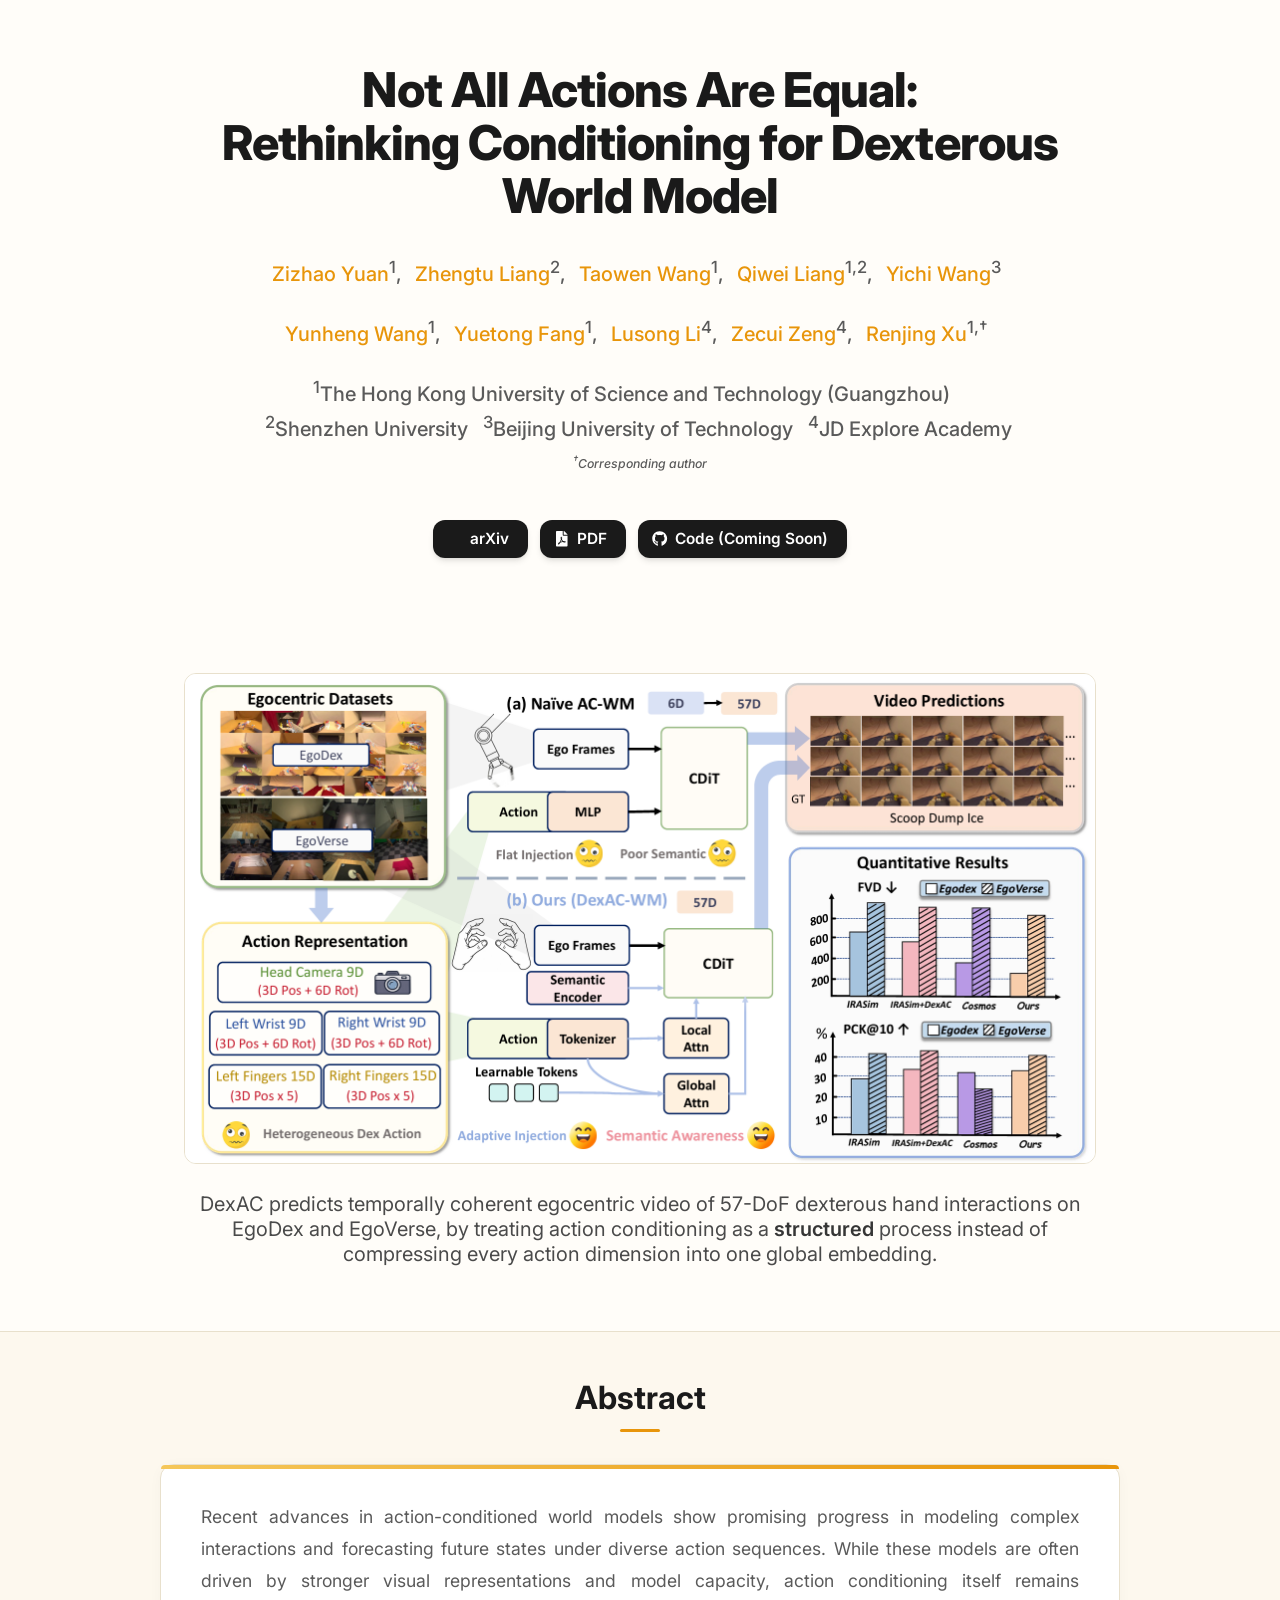
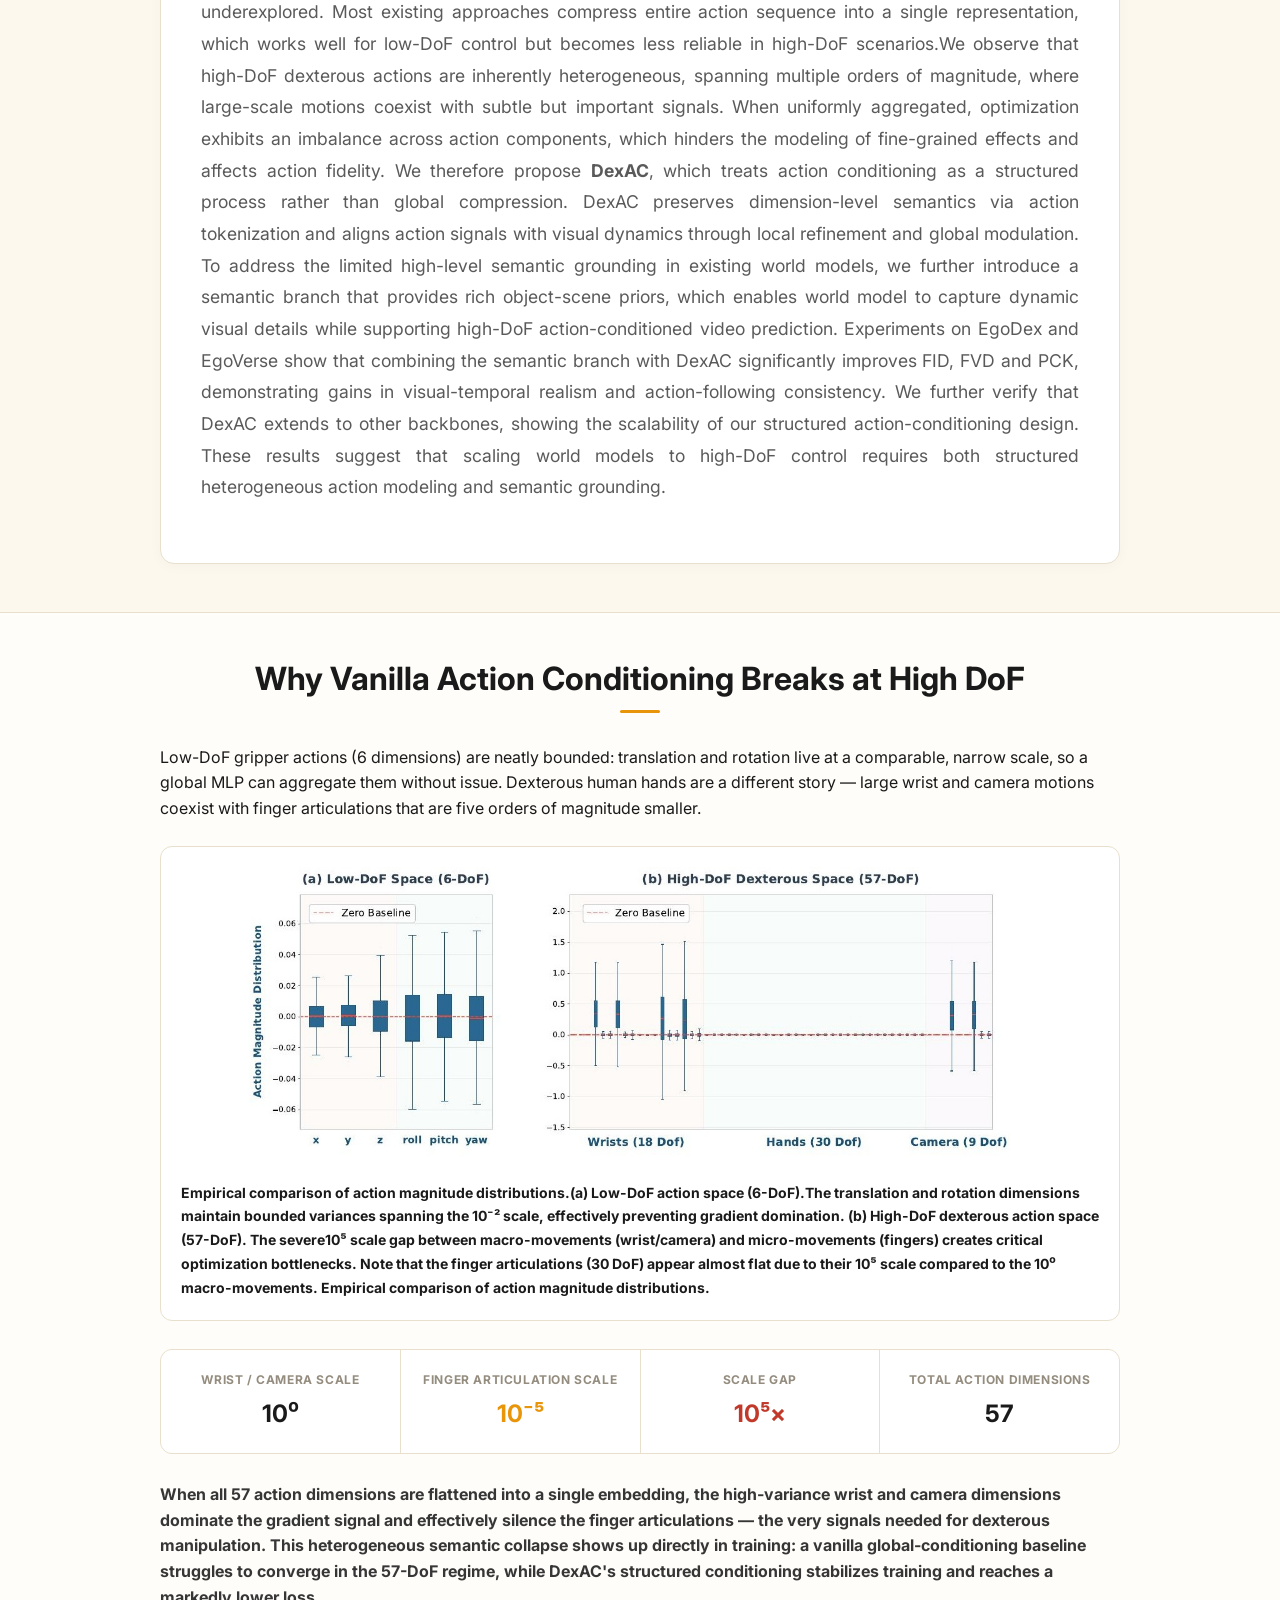
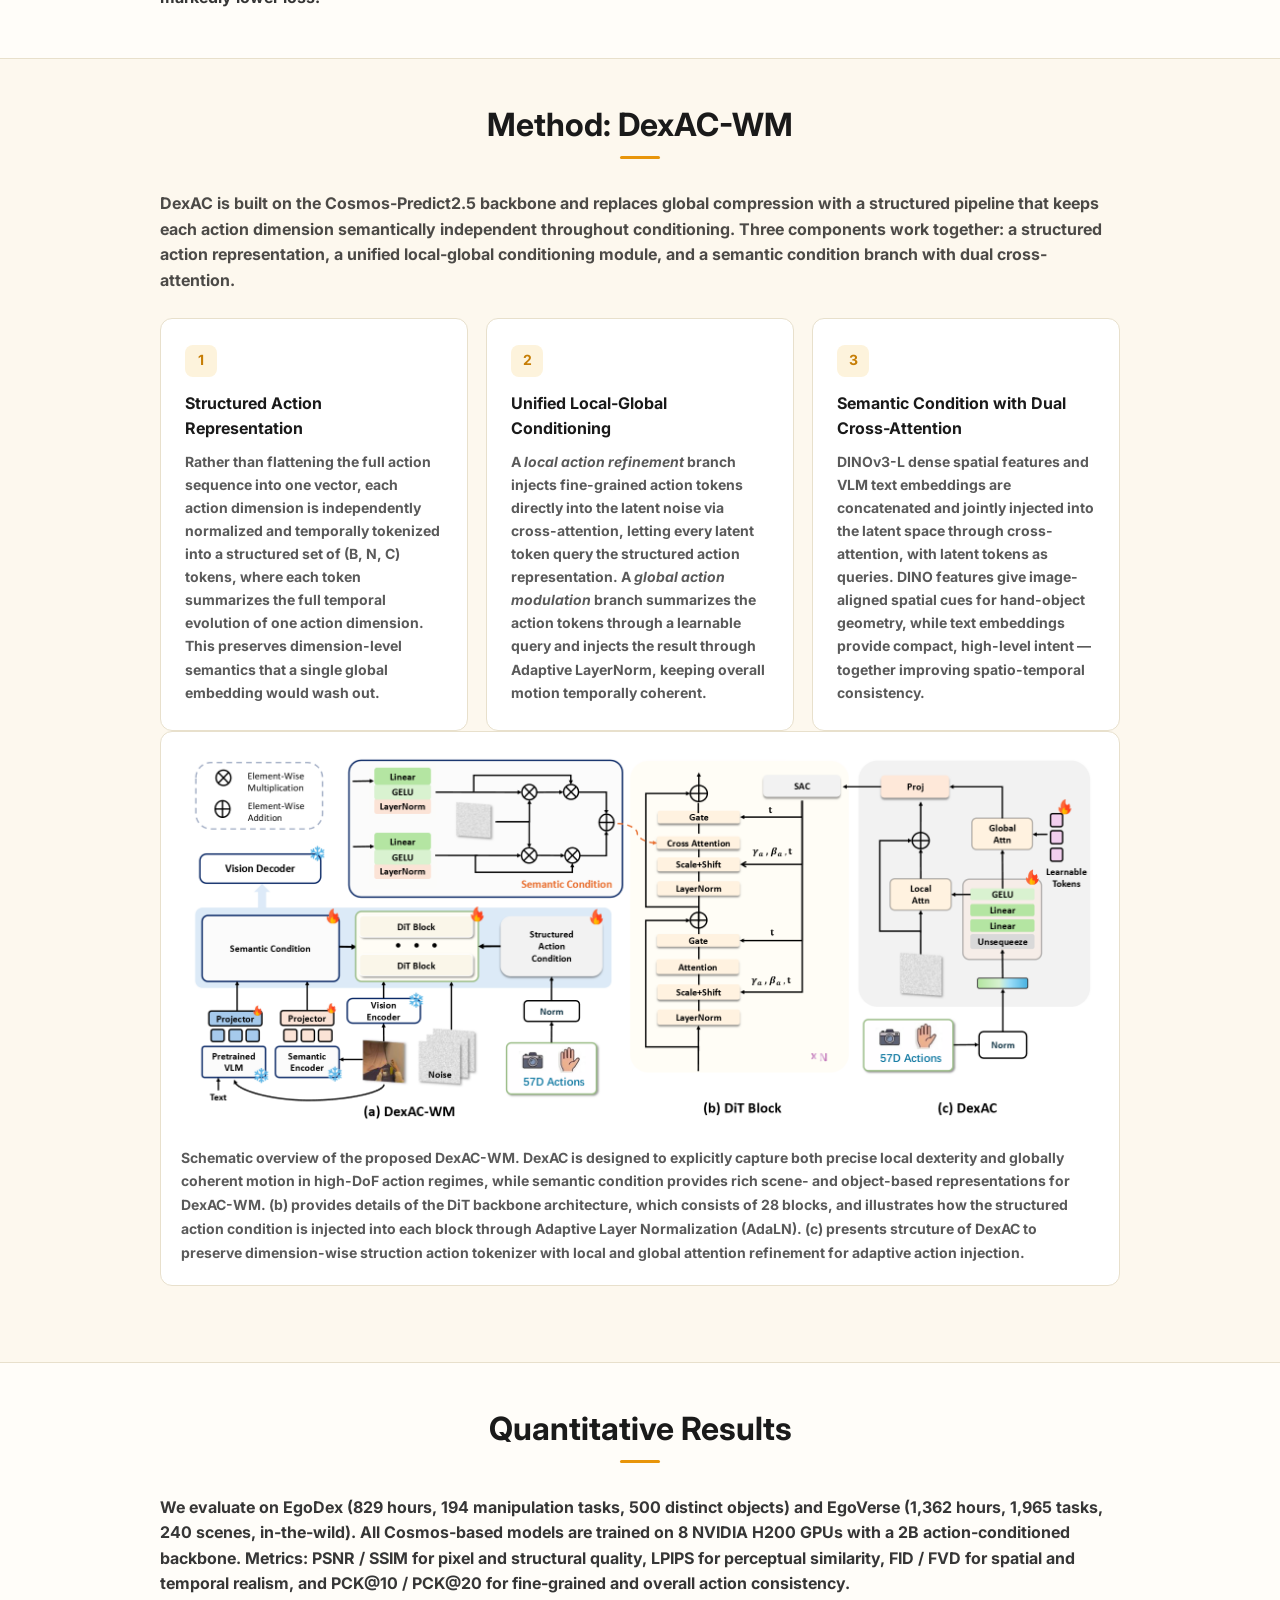
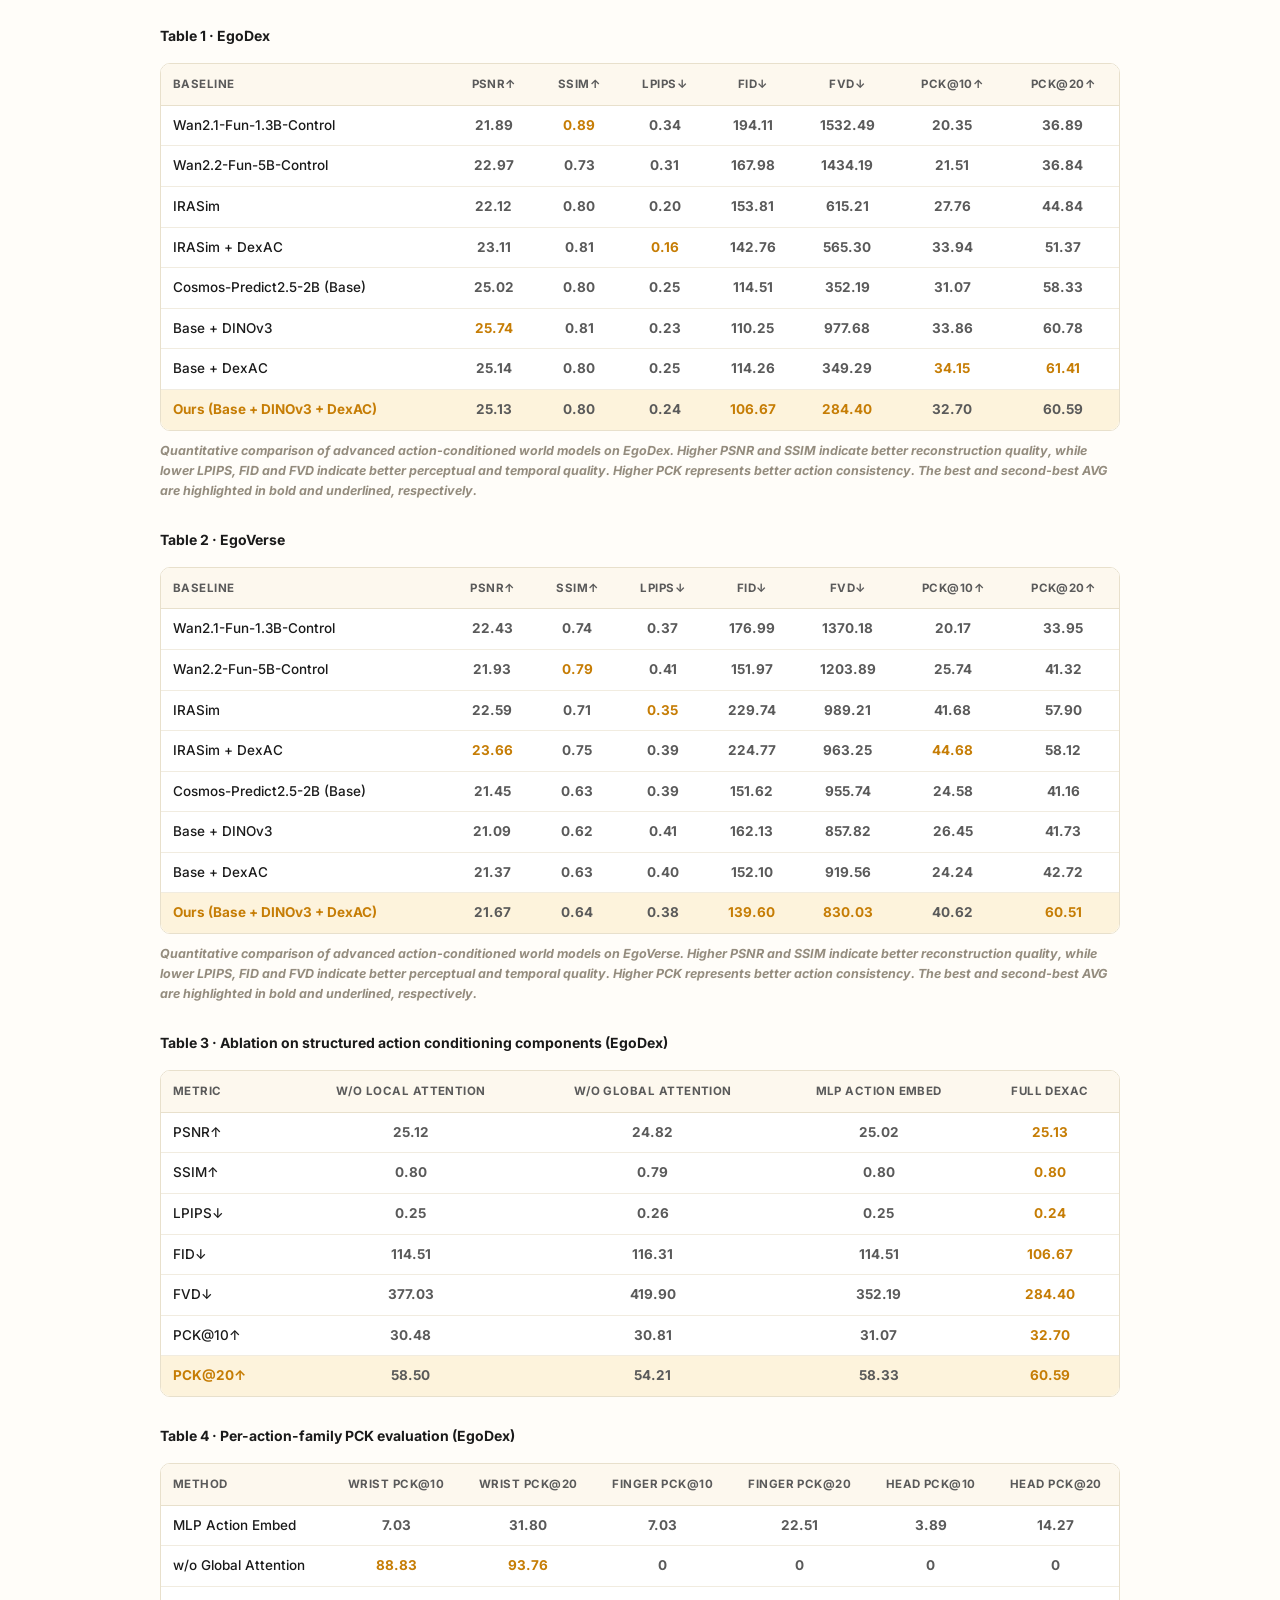
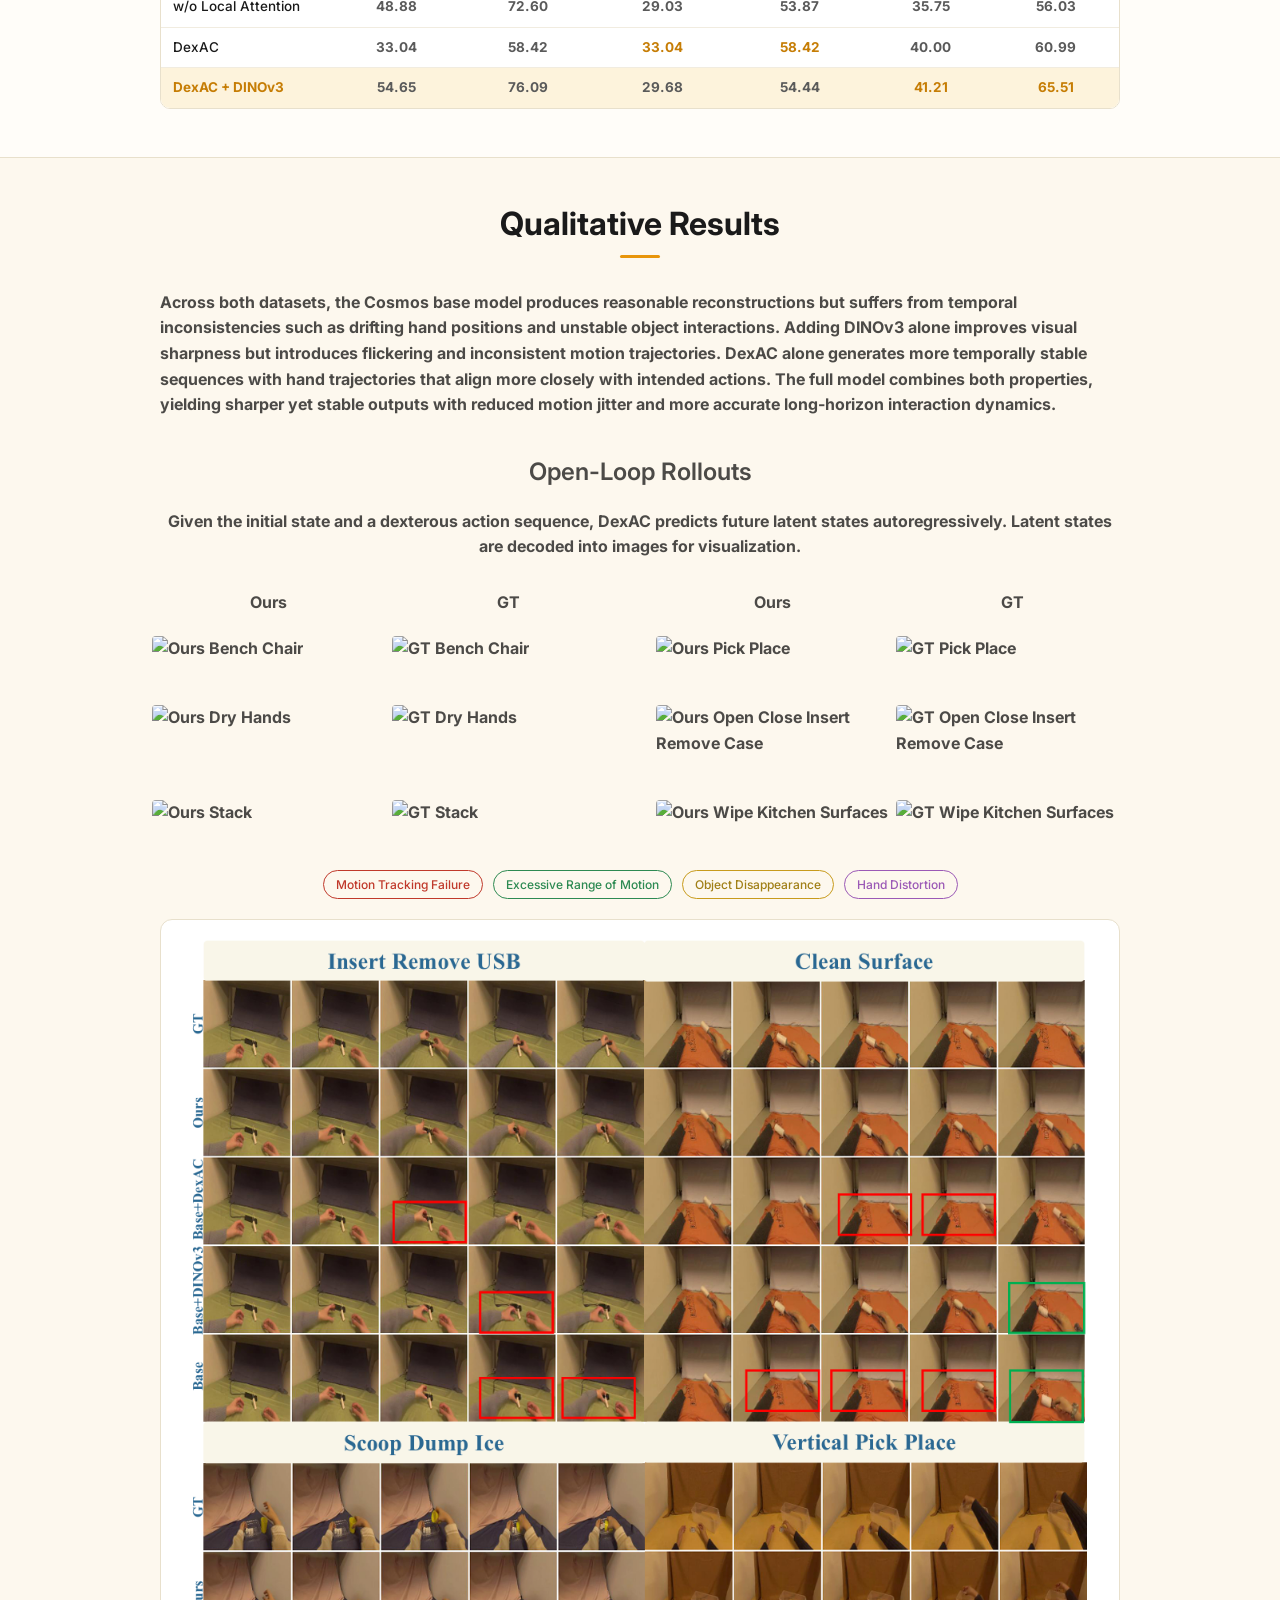
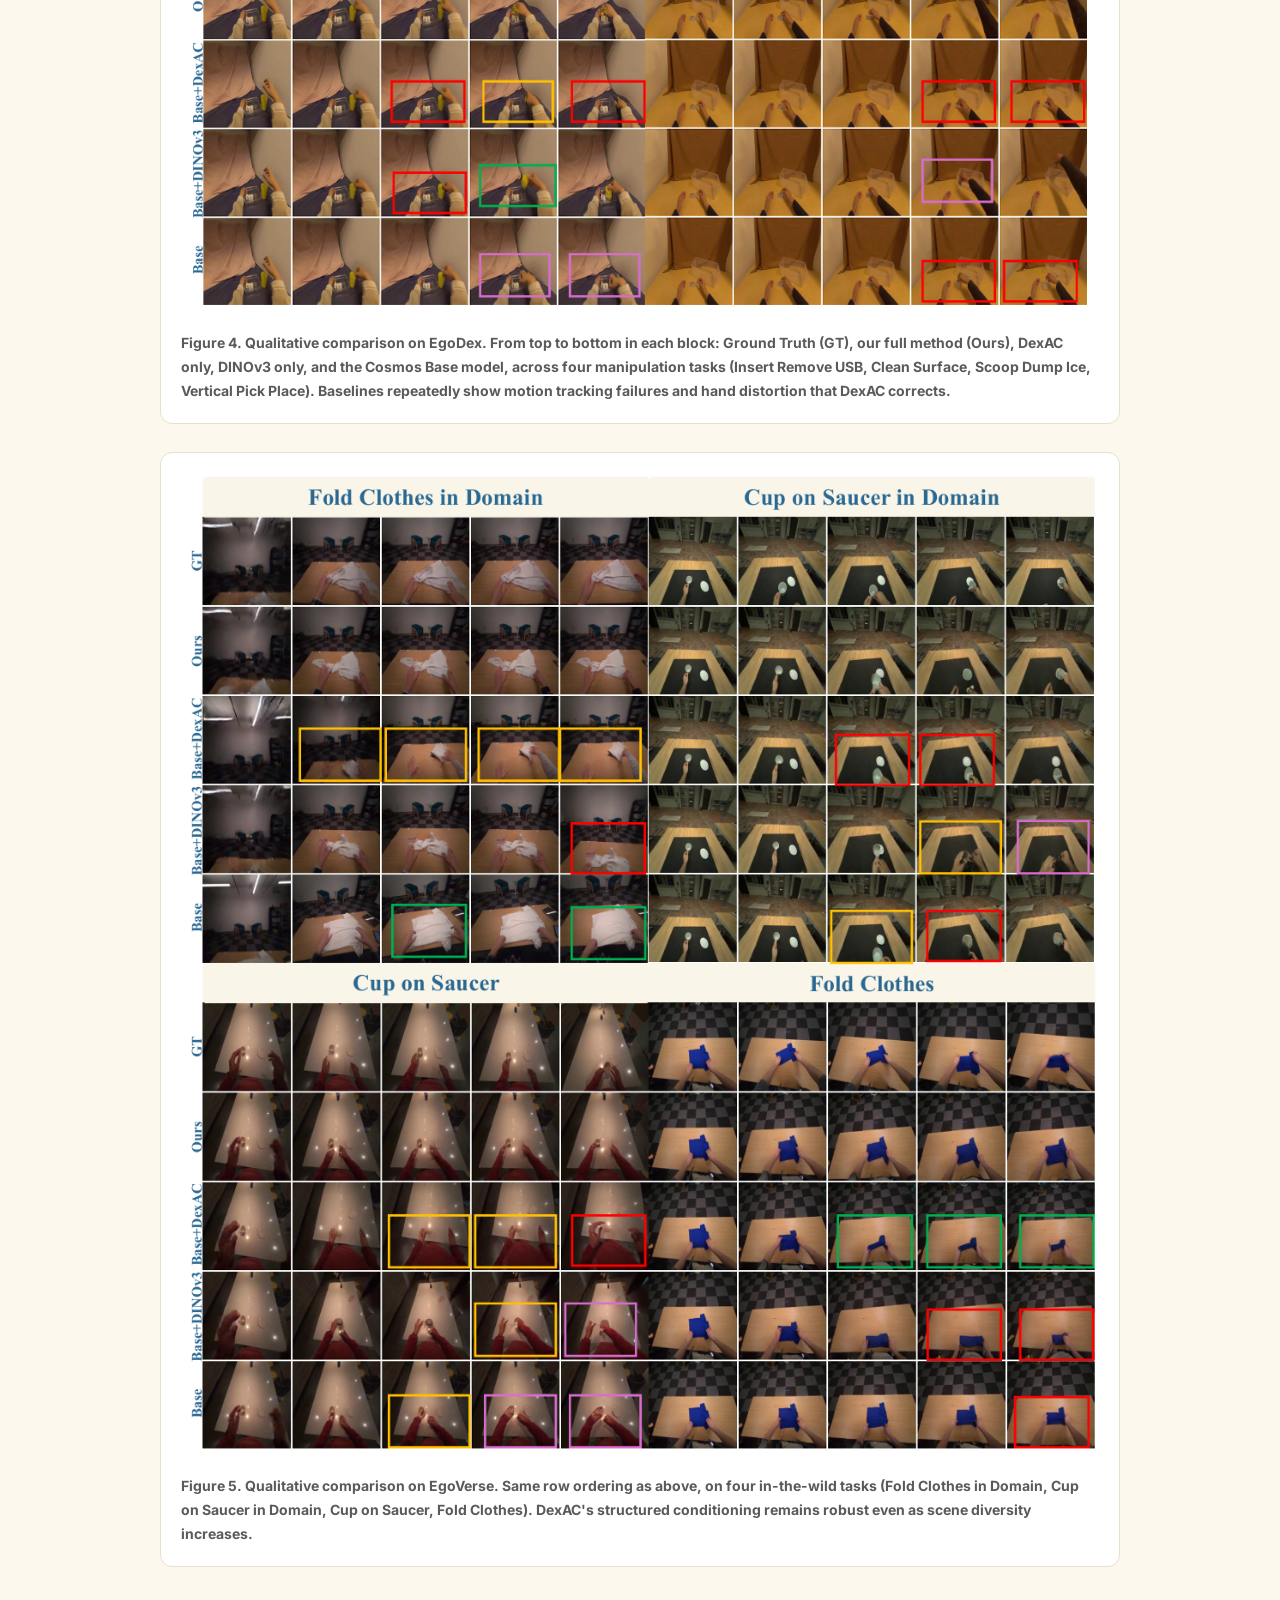
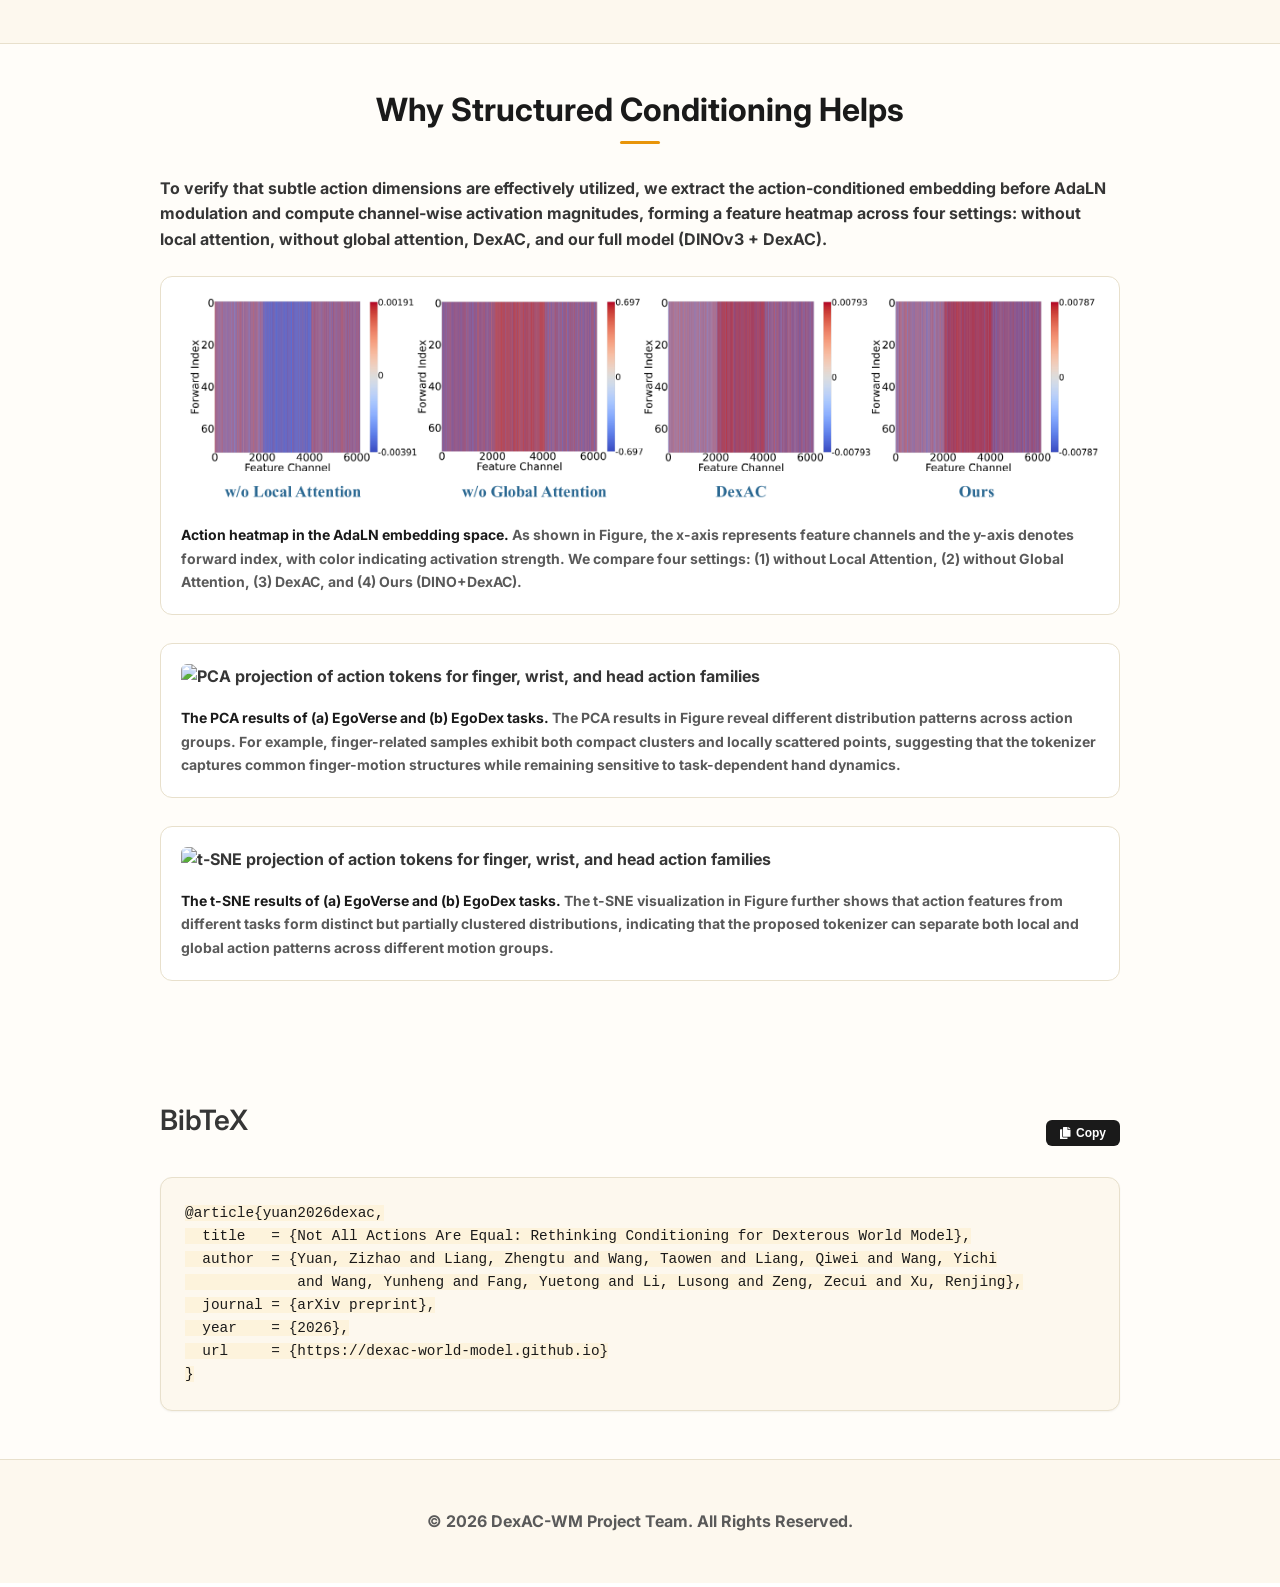
==== commit 8b8daa2d: "new version" ====
--- a/index.html
+++ b/index.html
@@ -4,7 +4,6 @@
   <meta charset="utf-8">
   <meta name="viewport" content="width=device-width, initial-scale=1">
 
-  <!-- Primary Meta Tags -->
   <meta name="title" content="DexAC: Not All Actions Are Equal - Rethinking Conditioning for Dexterous World Model">
   <meta name="description" content="DexAC treats action conditioning as a structured process rather than global compression, improving visual fidelity and action consistency for high-DoF egocentric dexterous world models.">
   <meta name="keywords" content="dexterous world model, egocentric video, action conditioning, video diffusion, robot manipulation, EgoDex, EgoVerse, Cosmos-Predict, DiT, computer vision">
@@ -12,7 +11,6 @@
   <meta name="robots" content="index, follow">
   <meta name="language" content="English">
 
-  <!-- Open Graph / Facebook -->
   <meta property="og:type" content="article">
   <meta property="og:site_name" content="HKUST (Guangzhou)">
   <meta property="og:title" content="Not All Actions Are Equal: Rethinking Conditioning for Dexterous World Model">
@@ -28,14 +26,12 @@
   <meta property="article:tag" content="world models">
   <meta property="article:tag" content="dexterous manipulation">
 
-  <!-- Twitter -->
   <meta name="twitter:card" content="summary_large_image">
   <meta name="twitter:title" content="Not All Actions Are Equal: Rethinking Conditioning for Dexterous World Model">
   <meta name="twitter:description" content="A structured, dimension-aware approach to action conditioning for high-DoF dexterous world models.">
   <meta name="twitter:image" content="https://dexac-world-model.github.io/static/images/fig6_qual_egodex.jpg">
   <meta name="twitter:image:alt" content="DexAC - Research Preview">
 
-  <!-- Academic/Research Specific -->
   <meta name="citation_title" content="Not All Actions Are Equal: Rethinking Conditioning for Dexterous World Model">
   <meta name="citation_author" content="Yuan, Zizhao">
   <meta name="citation_author" content="Liang, Zhengtu">
@@ -56,12 +52,10 @@
   <link rel="icon" type="image/x-icon" href="static/images/favicon.ico">
   <link rel="apple-touch-icon" href="static/images/favicon.ico">
 
-  <!-- Critical CSS -->
   <link rel="stylesheet" href="static/css/bulma.min.css">
   <link rel="stylesheet" href="static/css/index.css">
   <link rel="stylesheet" href="static/css/dexac-theme.css">
 
-  <!-- Non-critical CSS -->
   <link rel="preload" href="static/css/bulma-carousel.min.css" as="style" onload="this.onload=null;this.rel='stylesheet'">
   <link rel="preload" href="static/css/bulma-slider.min.css" as="style" onload="this.onload=null;this.rel='stylesheet'">
   <link rel="preload" href="static/css/fontawesome.all.min.css" as="style" onload="this.onload=null;this.rel='stylesheet'">
@@ -106,13 +100,11 @@
 </head>
 <body>
 
-<!-- Scroll to Top Button -->
 <button class="scroll-to-top" onclick="scrollToTop()" title="Scroll to top" aria-label="Scroll to top">
   <i class="fas fa-chevron-up"></i>
 </button>
 
 <main id="main-content">
-  <!-- Title / authors -->
   <section class="hero">
     <div class="hero-body">
       <div class="container is-max-desktop">
@@ -166,9 +158,6 @@
       </div>
     </div>
   </section>
-  <!-- End title / authors -->
-
-  <!-- Teaser -->
   <section class="hero teaser">
     <div class="container is-max-desktop">
       <div class="hero-body">
@@ -181,9 +170,6 @@
       </div>
     </div>
   </section>
-  <!-- End teaser -->
-
-  <!-- Abstract -->
   <section class="section hero is-light">
     <div class="container is-max-desktop">
       <div class="columns is-centered has-text-centered">
@@ -192,17 +178,11 @@
           <div id="abstract-box">
             <div class="content has-text-justified">
               <p>
-                Recent advances in action-conditioned world models show promising progress in modeling complex interactions and forecasting future states under diverse action sequences. While these models are often driven by stronger visual representations and model capacity, action conditioning itself remains underexplored. Most existing approaches compress entire action sequence into a single representation, which works well for low-DoF control but becomes less reliable in high-DoF scenarios.
-              </p>
-              <p>
-                We observe that
+                Recent advances in action-conditioned world models show promising progress in modeling complex interactions and forecasting future states under diverse action sequences. While these models are often driven by stronger visual representations and model capacity, action conditioning itself remains underexplored. Most existing approaches compress entire action sequence into a single representation, which works well for low-DoF control but becomes less reliable in high-DoF scenarios.We observe that
 high-DoF dexterous actions are inherently heterogeneous, spanning multiple orders of magnitude, where
 large-scale motions coexist with subtle but important signals. When uniformly aggregated, optimization
 exhibits an imbalance across action components, which hinders the modeling of fine-grained effects
-and affects action fidelity. 
-              </p>
-              <p>
-                We therefore propose <strong>DexAC</strong>, which treats action conditioning as a
+and affects action fidelity. We therefore propose <strong>DexAC</strong>, which treats action conditioning as a
 structured process rather than global compression. DexAC preserves dimension-level semantics via
 action tokenization and aligns action signals with visual dynamics through local refinement and global
 modulation. To address the limited high-level semantic grounding in existing world models, we further
@@ -214,15 +194,13 @@
 action-conditioning design. These results suggest that scaling world models to high-DoF control requires
 both structured heterogeneous action modeling and semantic grounding.
               </p>
-            </div>
-          </div>
-        </div>
-      </div>
-    </div>
-  </section>
-  <!-- End abstract -->
-
-  <!-- Motivation -->
+              
+            </div>
+          </div>
+        </div>
+      </div>
+    </div>
+  </section>
   <section class="section">
     <div class="container is-max-desktop">
       <h2 class="title is-3 has-text-centered">Why Vanilla Action Conditioning Breaks at High DoF</h2>
@@ -235,7 +213,9 @@
       <div class="figure-card">
         <img src="static/images/fig2_action_magnitude.jpg" alt="Empirical comparison of action magnitude distributions between low-DoF and high-DoF action spaces" loading="lazy" style="width:100%;">
         <div class="figure-caption">
-          <strong>Figure 1. Empirical comparison of action magnitude distributions.</strong> (a) In the low-DoF (6-DoF) action space, translation and rotation dimensions maintain bounded variances at the 10⁻² scale, so gradients stay balanced across dimensions. (b) In the high-DoF (57-DoF) dexterous action space, a severe 10⁵ scale gap exists between macro-movements (wrist/camera) and micro-movements (fingers). Finger articulations appear almost flat purely because of this scale mismatch, not because they carry less information.
+          <strong>Empirical comparison of action magnitude distributions.(a) Low-DoF action space (6-DoF).The translation and rotation dimensions maintain bounded variances spanning the 10⁻² scale, effectively preventing gradient domination.
+           (b) High-DoF dexterous action space (57-DoF). The severe10⁵ scale gap between macro-movements (wrist/camera) and micro-movements (fingers) creates critical optimization bottlenecks. Note that the finger articulations (30 DoF) appear almost flat due to their 10⁵ scale compared to the 10⁰ macro-movements.
+           Empirical comparison of action magnitude distributions.
         </div>
       </div>
 
@@ -264,17 +244,8 @@
         </p>
       </div>
 
-      <!-- <div class="figure-card">
-        <img src="static/images/fig3_training_loss.png" alt="Training loss comparison across different action conditioning architectures" loading="lazy" style="width:100%;">
-        <div class="figure-caption">
-          <strong>Figure 2. Training loss comparison.</strong> The vanilla global conditioning baseline struggles to converge in the high-DoF (57-DoF) space compared to a 6-DoF baseline, while DexAC with semantic condition effectively stabilizes training and achieves a significantly lower loss.
-        </div>
-      </div> -->
-    </div>
-  </section>
-  <!-- End motivation -->
-
-  <!-- Method -->
+      </div>
+  </section>
   <section class="section hero is-light">
     <div class="container is-max-desktop">
       <h2 class="title is-3 has-text-centered">Method: DexAC-WM</h2>
@@ -308,17 +279,14 @@
         </div>
       </div>
 
-      <div class="figure-card" style="margin-top:32px;">
-        <img src="static/images/fig5_semantic_condition.png" alt="Structure of the semantic condition module with dual cross-attention" loading="lazy" style="max-width:600px; margin:0 auto; display:block;">
-        <div class="figure-caption" style="text-align:center;">
-          <strong>Figure 3.  Details of our backbone architecture.
-        </div>
-      </div>
-    </div>
-  </section>
-  <!-- End method -->
-
-  <!-- Quantitative results -->
+      <div class="figure-card" >
+        <img src="static/images/fig5_semantic_condition.png" alt="Structure of the semantic condition module with dual cross-attention" loading="lazy" style="width:100%;">
+        <div class="figure-caption" >
+          <strong>  Schematic overview of the proposed DexAC-WM. DexAC is designed to explicitly capture both precise local dexterity and globally coherent motion in high-DoF action regimes, while semantic condition provides rich scene- and object-based representations for DexAC-WM. (b) provides details of the DiT backbone architecture, which consists of 28 blocks, and illustrates how the structured action condition is injected into each block through Adaptive Layer Normalization (AdaLN). (c) presents strcuture of DexAC to preserve dimension-wise struction action tokenizer with local and global attention refinement for adaptive action injection.
+        </div>
+      </div>
+    </div>
+  </section>
   <section class="section" id="results">
     <div class="container is-max-desktop">
       <h2 class="title is-3 has-text-centered">Quantitative Results</h2>
@@ -387,8 +355,6 @@
           </tbody>
         </table>
       </div>
-      <!-- <p class="table-note">Removing global modulation causes the largest single drop across nearly every metric, confirming that coherent global motion intent is essential&nbsp;&mdash; and that both local and global branches are necessary for high-DoF action conditioning.</p> -->
-
       <div class="table-title">Table 4 &middot; Per-action-family PCK evaluation (EgoDex)</div>
       <div class="results-table-wrap">
         <table class="results-table">
@@ -404,12 +370,8 @@
           </tbody>
         </table>
       </div>
-      <!-- <p class="table-note">Removing global attention overfits to the dominant wrist motion (PCK@10 of 88.83) while finger and head consistency collapse to zero&nbsp;&mdash; a clear demonstration of the heterogeneous-action imbalance that DexAC is designed to fix. DexAC + DINOv3 gives the best family-balanced accuracy overall.</p> -->
-    </div>
-  </section>
-  <!-- End quantitative results -->
-
-  <!-- Qualitative results -->
+      </div>
+  </section>
   <section class="section hero is-light" id="qualitative">
     <div class="container is-max-desktop">
       <h2 class="title is-3 has-text-centered">Qualitative Results</h2>
@@ -419,7 +381,96 @@
         </p>
       </div>
 
-      <div class="legend-row">
+<h3 class="title is-4 has-text-centered" style="margin-top: 40px;">Open-Loop Rollouts</h3>
+      <p class="has-text-centered" style="margin-bottom: 30px;">
+        Given the initial state and a dexterous action sequence, DexAC predicts future latent states autoregressively. Latent states are decoded into images for visualization.
+      </p>
+
+      <div class="columns is-mobile is-centered has-text-centered" style="margin-bottom: 1rem;">
+        <div class="column is-half" style="padding-right: 1.5rem;">
+          <div class="columns is-mobile">
+            <div class="column is-6"><p><strong>Ours</strong></p></div>
+            <div class="column is-6"><p><strong>GT</strong></p></div>
+          </div>
+        </div>
+        <div class="column is-half" style="padding-left: 1.5rem;">
+          <div class="columns is-mobile">
+            <div class="column is-6"><p><strong>Ours</strong></p></div>
+            <div class="column is-6"><p><strong>GT</strong></p></div>
+          </div>
+        </div>
+      </div>
+      
+      <div class="columns is-mobile is-centered" style="margin-bottom: 3rem;">
+        <div class="column is-half" style="padding-right: 1.5rem;">
+          <div class="columns is-mobile">
+            <div class="column is-6" style="padding: 0.25rem;">
+              <img src="static/gif/assemble_disassemble_furniture_bench_chair_ours_72frames.gif" alt="Ours Bench Chair" style="width: 100%; border-radius: 4px;">
+            </div>
+            <div class="column is-6" style="padding: 0.25rem;">
+              <img src="static/gif/assemble_disassemble_furniture_bench_chair_gt_72frames.gif" alt="GT Bench Chair" style="width: 100%; border-radius: 4px;">
+            </div>
+          </div>
+        </div>
+        <div class="column is-half" style="padding-left: 1.5rem;">
+          <div class="columns is-mobile">
+            <div class="column is-6" style="padding: 0.25rem;">
+              <img src="static/gif/basic_pick_place_ours_72frames.gif" alt="Ours Pick Place" style="width: 100%; border-radius: 4px;">
+            </div>
+            <div class="column is-6" style="padding: 0.25rem;">
+              <img src="static/gif/basic_pick_place_gt_72frames.gif" alt="GT Pick Place" style="width: 100%; border-radius: 4px;">
+            </div>
+          </div>
+        </div>
+      </div>
+
+      <div class="columns is-mobile is-centered" style="margin-bottom: 3rem;">
+        <div class="column is-half" style="padding-right: 1.5rem;">
+          <div class="columns is-mobile">
+            <div class="column is-6" style="padding: 0.25rem;">
+              <img src="static/gif/dry_hands_ours_72frames.gif" alt="Ours Dry Hands" style="width: 100%; border-radius: 4px;">
+            </div>
+            <div class="column is-6" style="padding: 0.25rem;">
+              <img src="static/gif/dry_hands_gt_72frames.gif" alt="GT Dry Hands" style="width: 100%; border-radius: 4px;">
+            </div>
+          </div>
+        </div>
+        <div class="column is-half" style="padding-left: 1.5rem;">
+          <div class="columns is-mobile">
+            <div class="column is-6" style="padding: 0.25rem;">
+              <img src="static/gif/open_close_insert_remove_case_ours_72frames.gif" alt="Ours Open Close Insert Remove Case" style="width: 100%; border-radius: 4px;">
+            </div>
+            <div class="column is-6" style="padding: 0.25rem;">
+              <img src="static/gif/open_close_insert_remove_case_gt_72frames.gif" alt="GT Open Close Insert Remove Case" style="width: 100%; border-radius: 4px;">
+            </div>
+          </div>
+        </div>
+      </div>
+
+      <div class="columns is-mobile is-centered" style="margin-bottom: 1rem;">
+        <div class="column is-half" style="padding-right: 1.5rem;">
+          <div class="columns is-mobile">
+            <div class="column is-6" style="padding: 0.25rem;">
+              <img src="static/gif/stack_ours_60frames.gif" alt="Ours Stack" style="width: 100%; border-radius: 4px;">
+            </div>
+            <div class="column is-6" style="padding: 0.25rem;">
+              <img src="static/gif/stack_gt_60frames.gif" alt="GT Stack" style="width: 100%; border-radius: 4px;">
+            </div>
+          </div>
+        </div>
+        <div class="column is-half" style="padding-left: 1.5rem;">
+          <div class="columns is-mobile">
+            <div class="column is-6" style="padding: 0.25rem;">
+              <img src="static/gif/wipe_kitchen_surfaces_ours_60frames.gif" alt="Ours Wipe Kitchen Surfaces" style="width: 100%; border-radius: 4px;">
+            </div>
+            <div class="column is-6" style="padding: 0.25rem;">
+              <img src="static/gif/wipe_kitchen_surfaces_gt_60frames.gif" alt="GT Wipe Kitchen Surfaces" style="width: 100%; border-radius: 4px;">
+            </div>
+          </div>
+        </div>
+      </div>
+      
+      <div class="legend-row" style="margin-top: 40px;">
         <span class="legend-chip" style="border-color:#c0392b; color:#c0392b;">Motion Tracking Failure</span>
         <span class="legend-chip" style="border-color:#2d8a52; color:#2d8a52;">Excessive Range of Motion</span>
         <span class="legend-chip" style="border-color:#c89b1c; color:#a07f17;">Object Disappearance</span>
@@ -441,9 +492,6 @@
       </div>
     </div>
   </section>
-  <!-- End qualitative results -->
-
-  <!-- Analysis -->
   <section class="section" id="analysis">
     <div class="container is-max-desktop">
       <h2 class="title is-3 has-text-centered">Why Structured Conditioning Helps</h2>
@@ -456,28 +504,32 @@
       <div class="figure-card">
         <img src="static/images/fig8_heatmap.png" alt="Action heatmap in the AdaLN embedding space across four ablation settings" loading="lazy" style="width:100%;">
         <div class="figure-caption">
-          <strong>Figure 6. Action heatmap in the AdaLN embedding space.</strong> The baseline (w/o Local Attention) shows highly imbalanced activations dominated by a few channels, indicating that subtle action signals are suppressed. Removing global modulation leads to scattered, unstable patterns. DexAC produces a more balanced, structured distribution, and adding DINOv3 features makes activations more concentrated and semantically aligned&nbsp;&mdash; stronger action-visual coupling.
+          <strong> Action heatmap in the AdaLN embedding space.</strong>  As shown in Figure, the x-axis represents feature channels and
+the y-axis denotes forward index, with color indicating activation strength. We compare four settings: (1)
+without Local Attention, (2) without Global Attention, (3) DexAC, and (4) Ours (DINO+DexAC). 
         </div>
       </div>
 
       <div class="figure-card">
         <img src="static/images/fig9_pca.png" alt="PCA projection of action tokens for finger, wrist, and head action families" loading="lazy" style="width:100%;">
         <div class="figure-caption">
-          <strong>PCA of action token representations.</strong> Across w/o Local Attention, w/o Global Attention, and DexAC, finger, wrist, and head action families form increasingly distinguishable clusters, indicating better preservation of dimension-wise action structure.
+          <strong>The PCA results of (a) EgoVerse and (b) EgoDex tasks.</strong>  The PCA results in Figure  reveal different distribution patterns
+across action groups. For example, finger-related samples exhibit both compact clusters and locally scattered
+points, suggesting that the tokenizer captures common finger-motion structures while remaining sensitive to
+task-dependent hand dynamics. 
         </div>
       </div>
 
       <div class="figure-card">
         <img src="static/images/fig10_tsne.png" alt="t-SNE projection of action tokens for finger, wrist, and head action families" loading="lazy" style="width:100%;">
         <div class="figure-caption">
-          <strong>t-SNE of action token representations.</strong> The same three settings visualized with t-SNE, corroborating the PCA result: DexAC's structured tokenization keeps action families more separable in embedding space.
-        </div>
-      </div>
-    </div>
-  </section>
-  <!-- End analysis -->
-
-  <!--BibTex citation -->
+          <strong>The t-SNE results of (a) EgoVerse and (b) EgoDex tasks.</strong> The t-SNE visualization in Figure further shows that action features from
+different tasks form distinct but partially clustered distributions, indicating that the proposed tokenizer can
+separate both local and global action patterns across different motion groups.
+        </div>
+      </div>
+    </div>
+  </section>
   <section class="section" id="BibTeX">
     <div class="container is-max-desktop content">
       <div class="bibtex-header">
@@ -497,8 +549,6 @@
 }</code></pre>
     </div>
   </section>
-  <!--End BibTex citation -->
-
   <footer class="footer">
     <div class="container">
       <div class="columns is-centered">
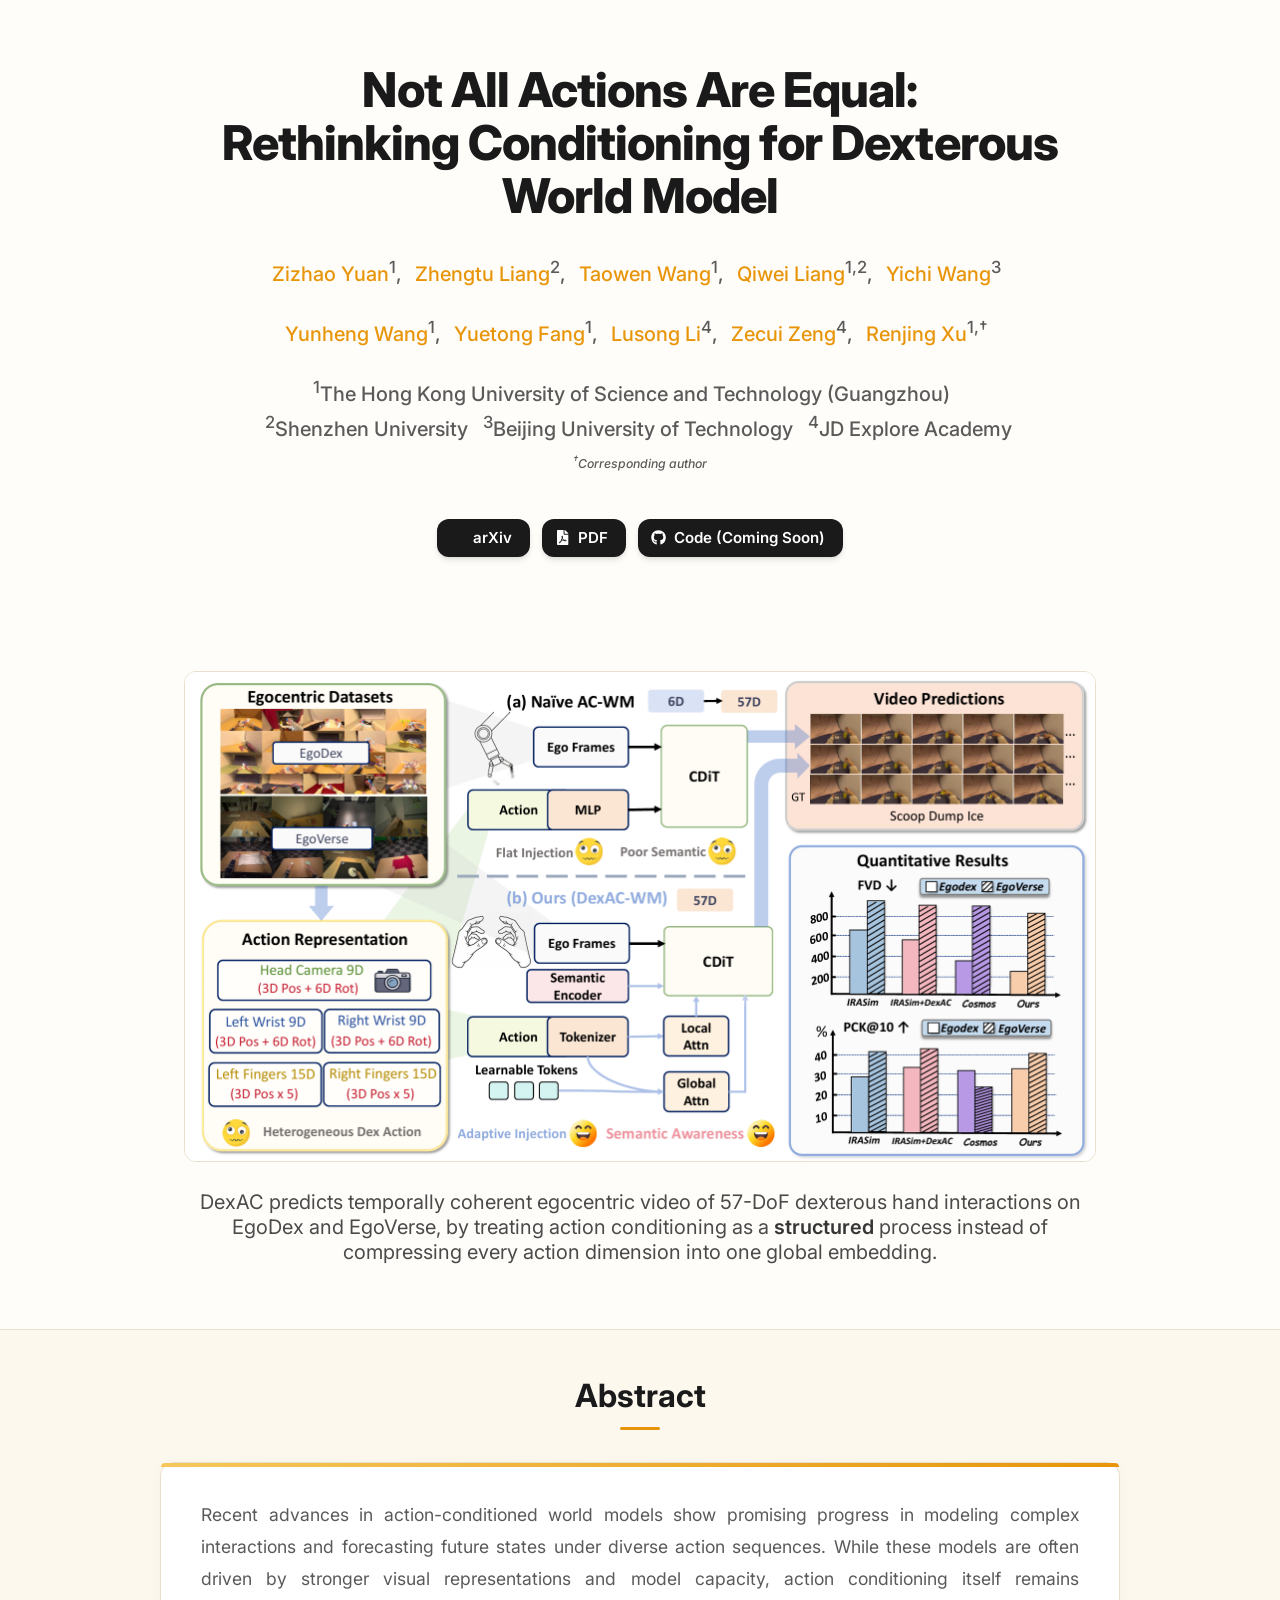
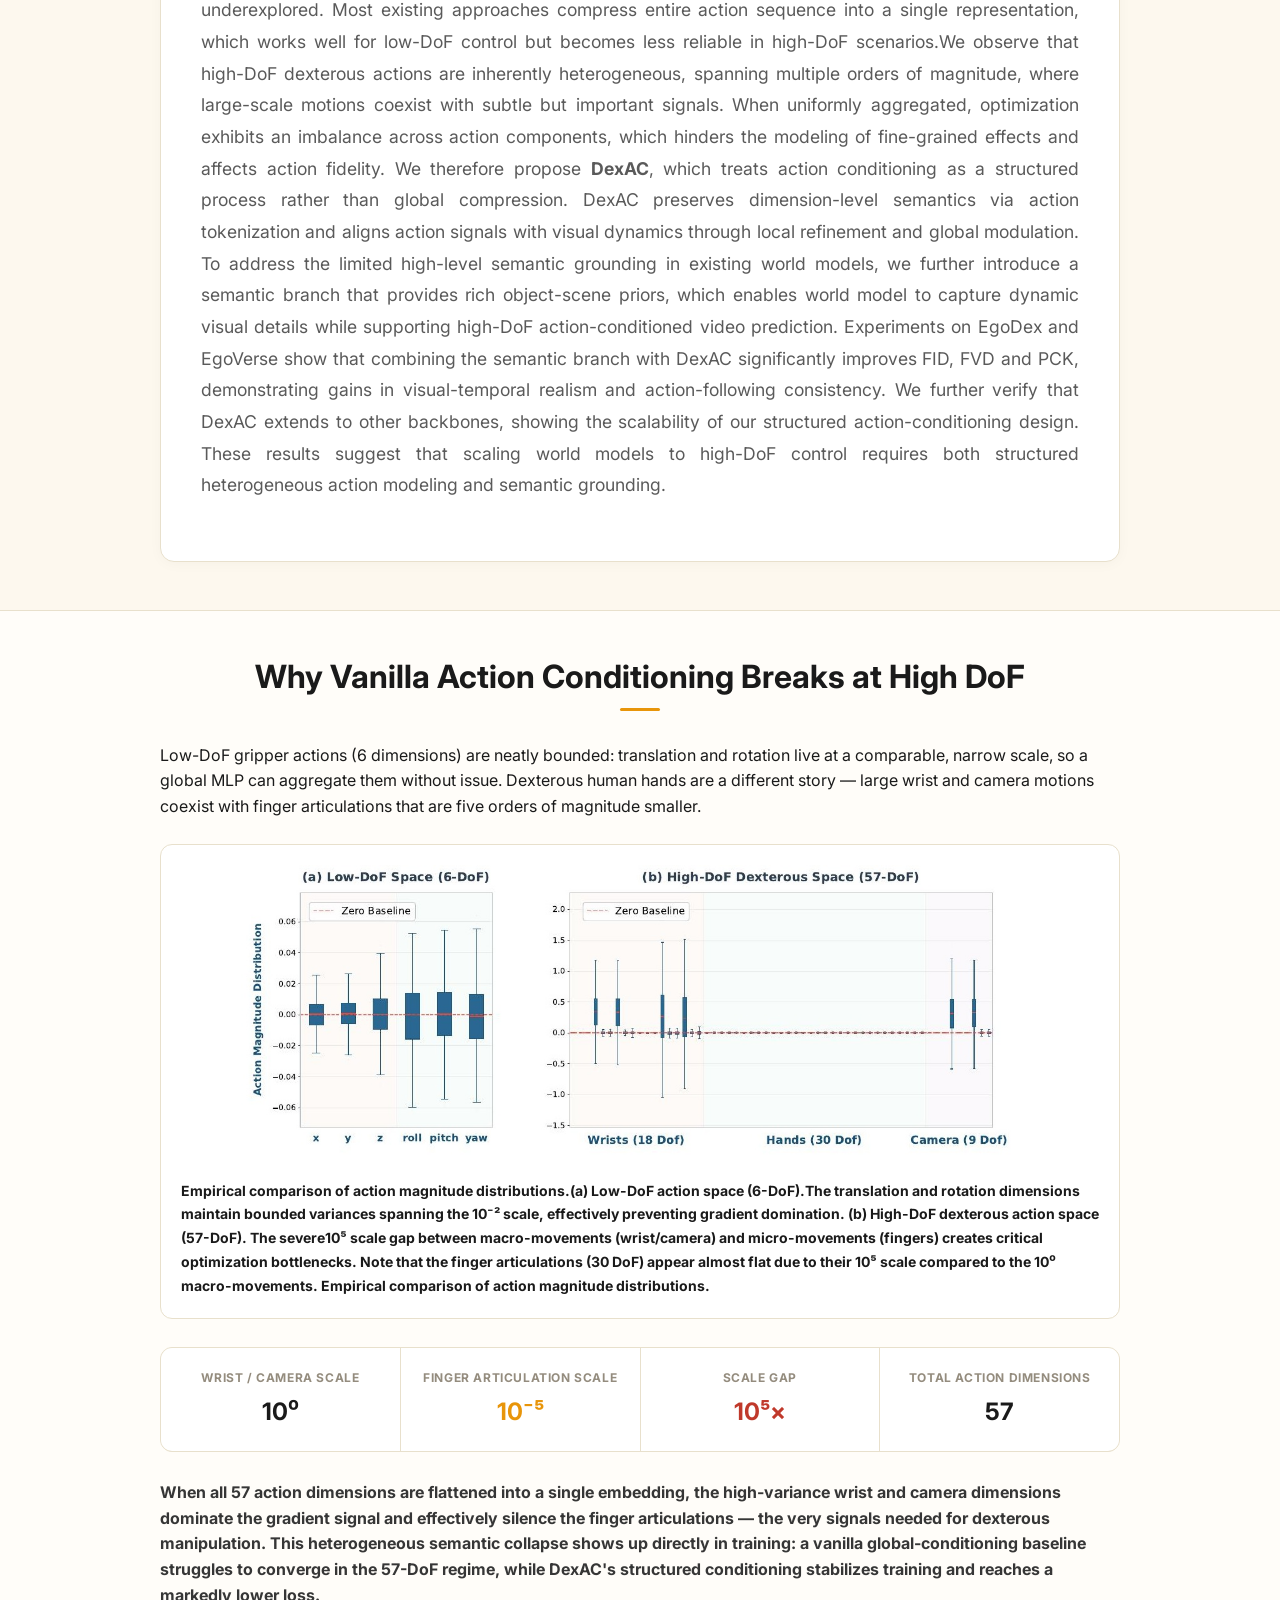
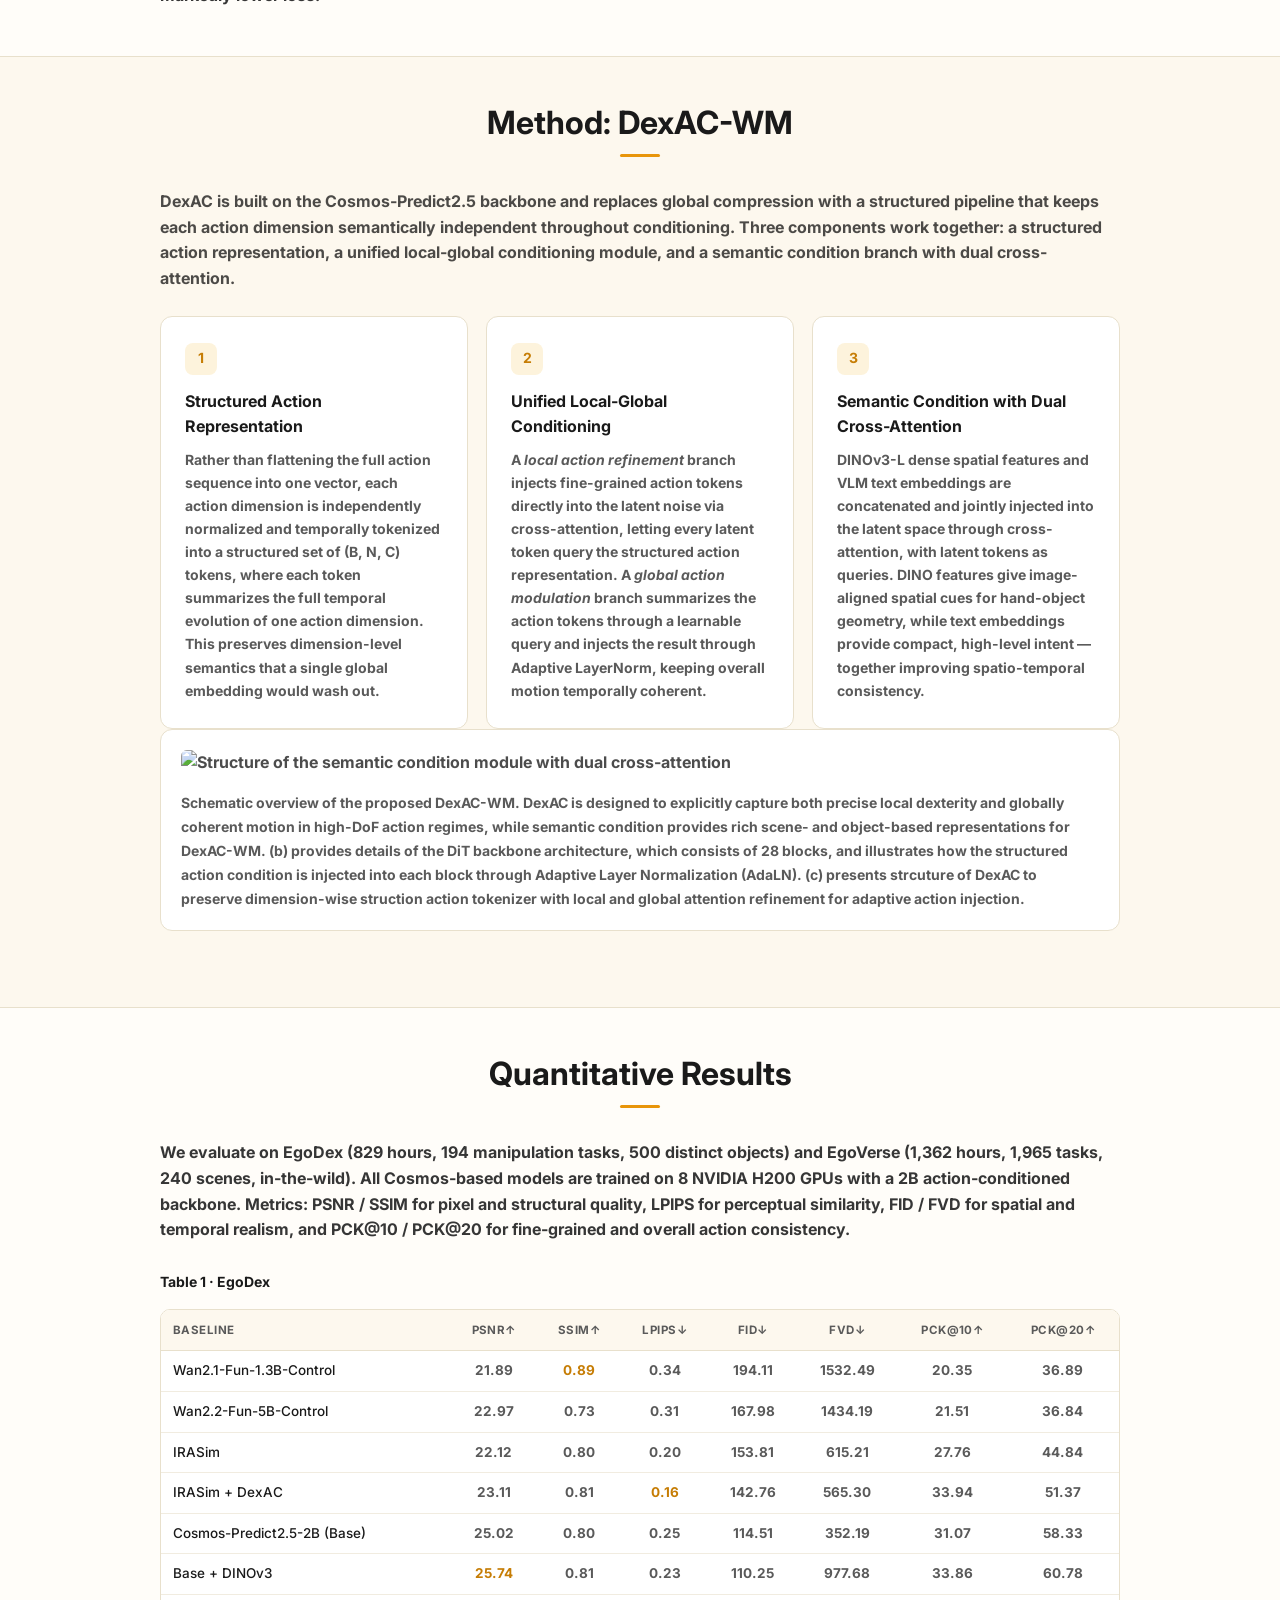
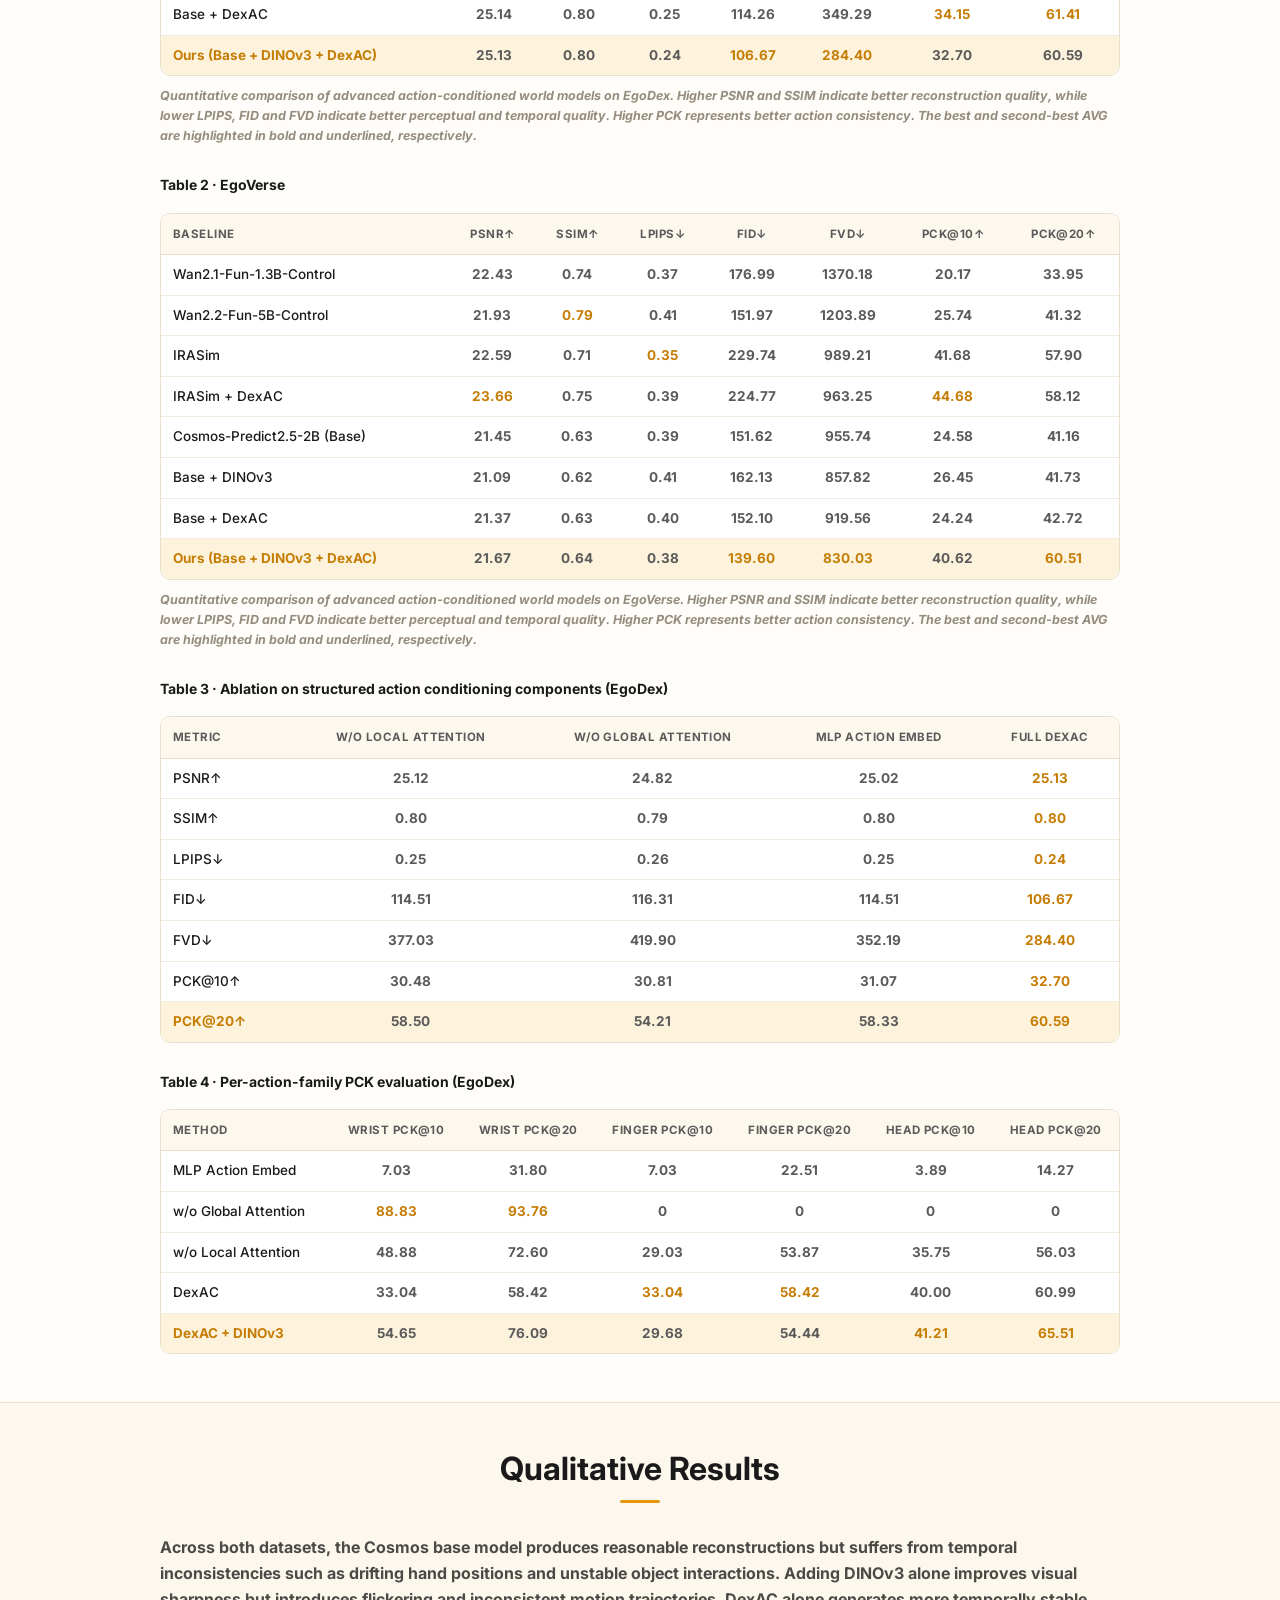
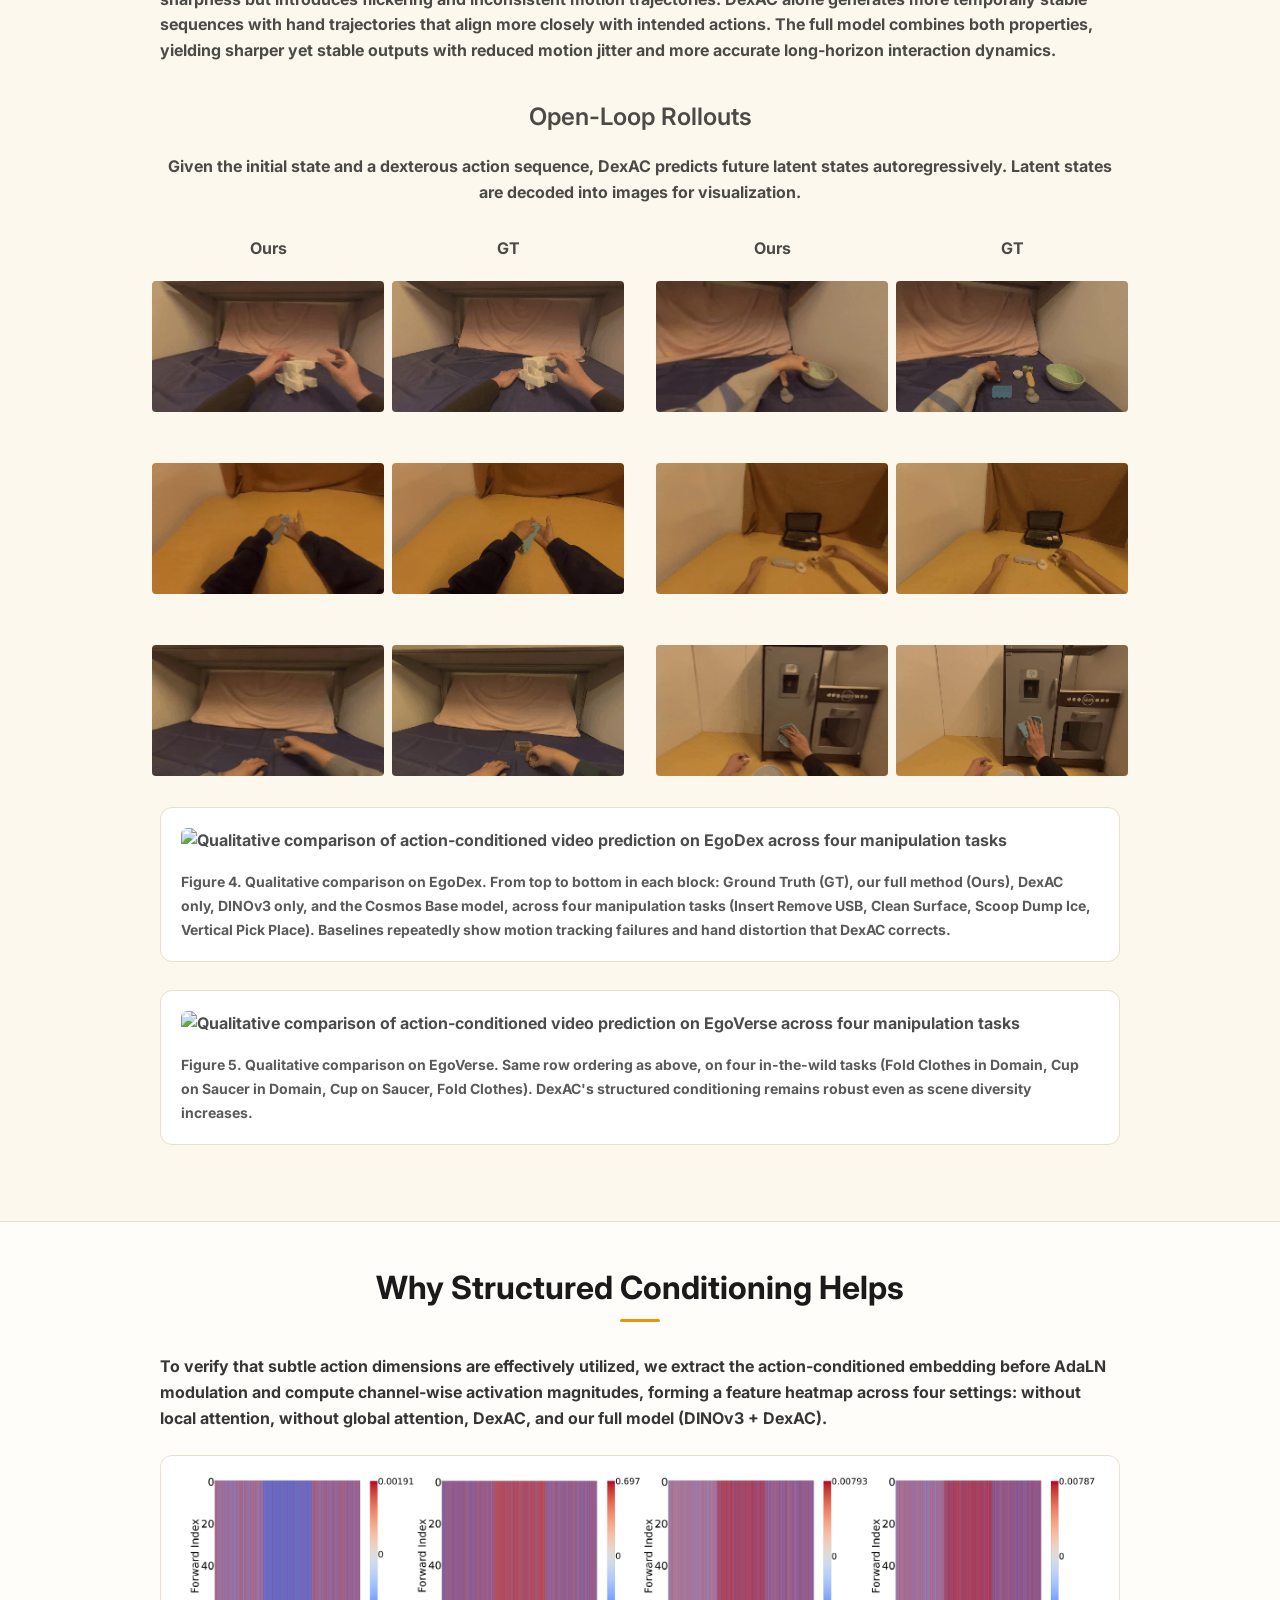
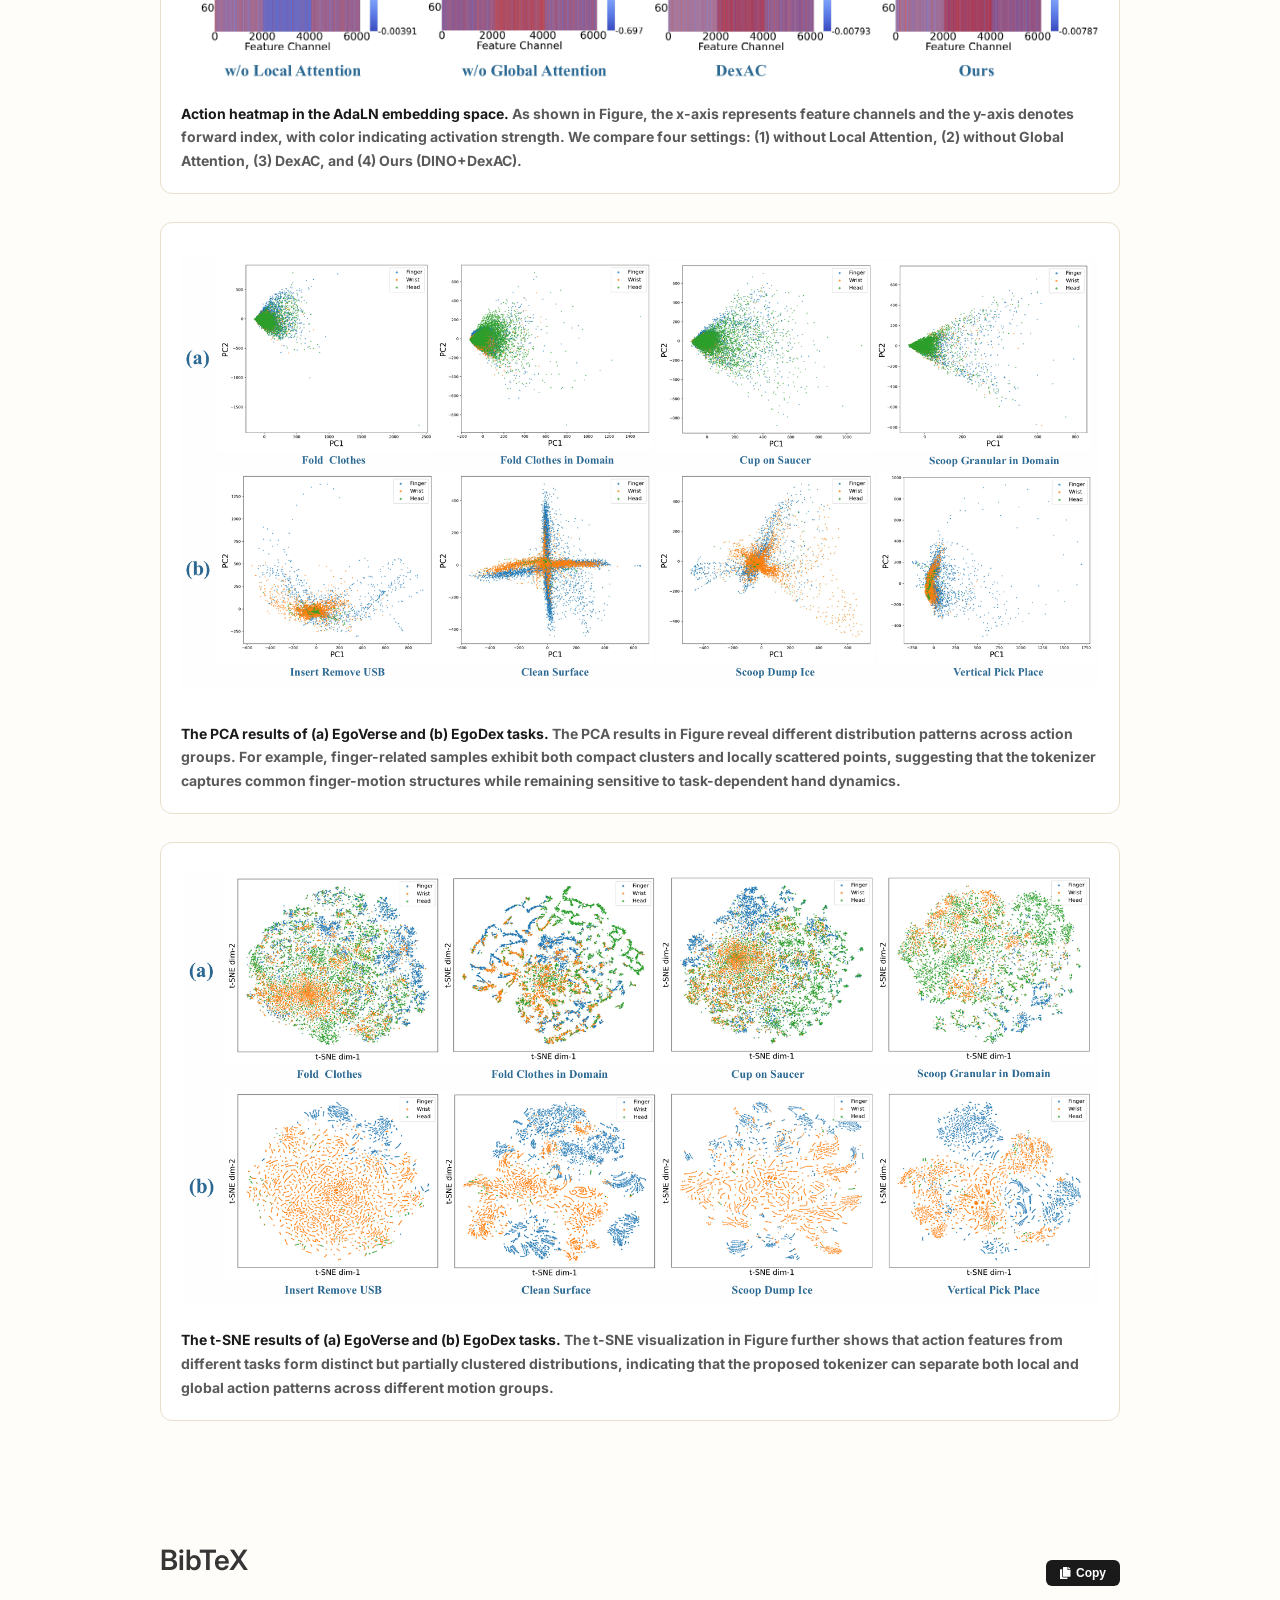
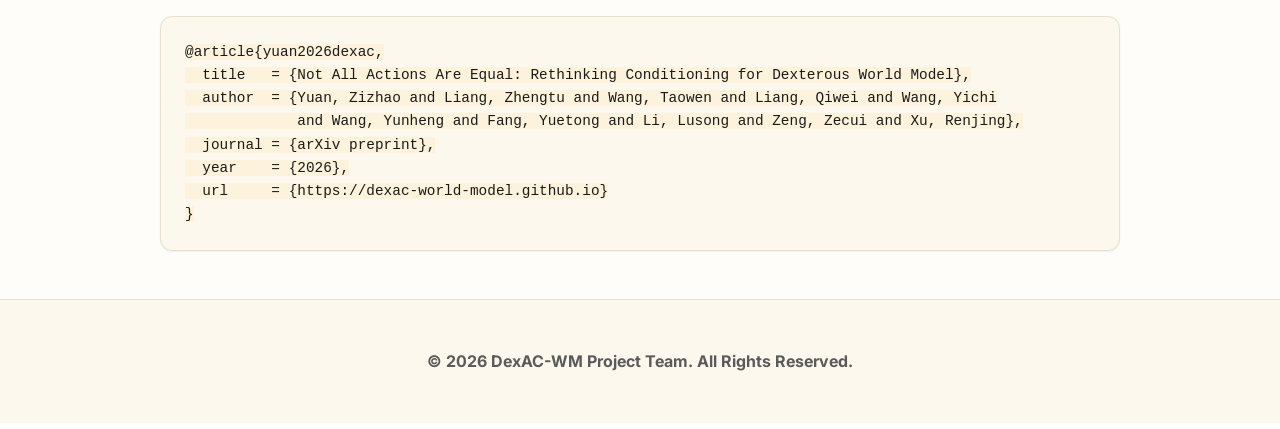
==== commit faabbe67: "Update index.html" ====
--- a/index.html
+++ b/index.html
@@ -470,12 +470,7 @@
         </div>
       </div>
       
-      <div class="legend-row" style="margin-top: 40px;">
-        <span class="legend-chip" style="border-color:#c0392b; color:#c0392b;">Motion Tracking Failure</span>
-        <span class="legend-chip" style="border-color:#2d8a52; color:#2d8a52;">Excessive Range of Motion</span>
-        <span class="legend-chip" style="border-color:#c89b1c; color:#a07f17;">Object Disappearance</span>
-        <span class="legend-chip" style="border-color:#9b59b6; color:#9b59b6;">Hand Distortion</span>
-      </div>
+
 
       <div class="figure-card" style="margin-top:20px;">
         <img src="static/images/fig6_qual_egodex.png" alt="Qualitative comparison of action-conditioned video prediction on EgoDex across four manipulation tasks" loading="lazy" style="width:100%;">
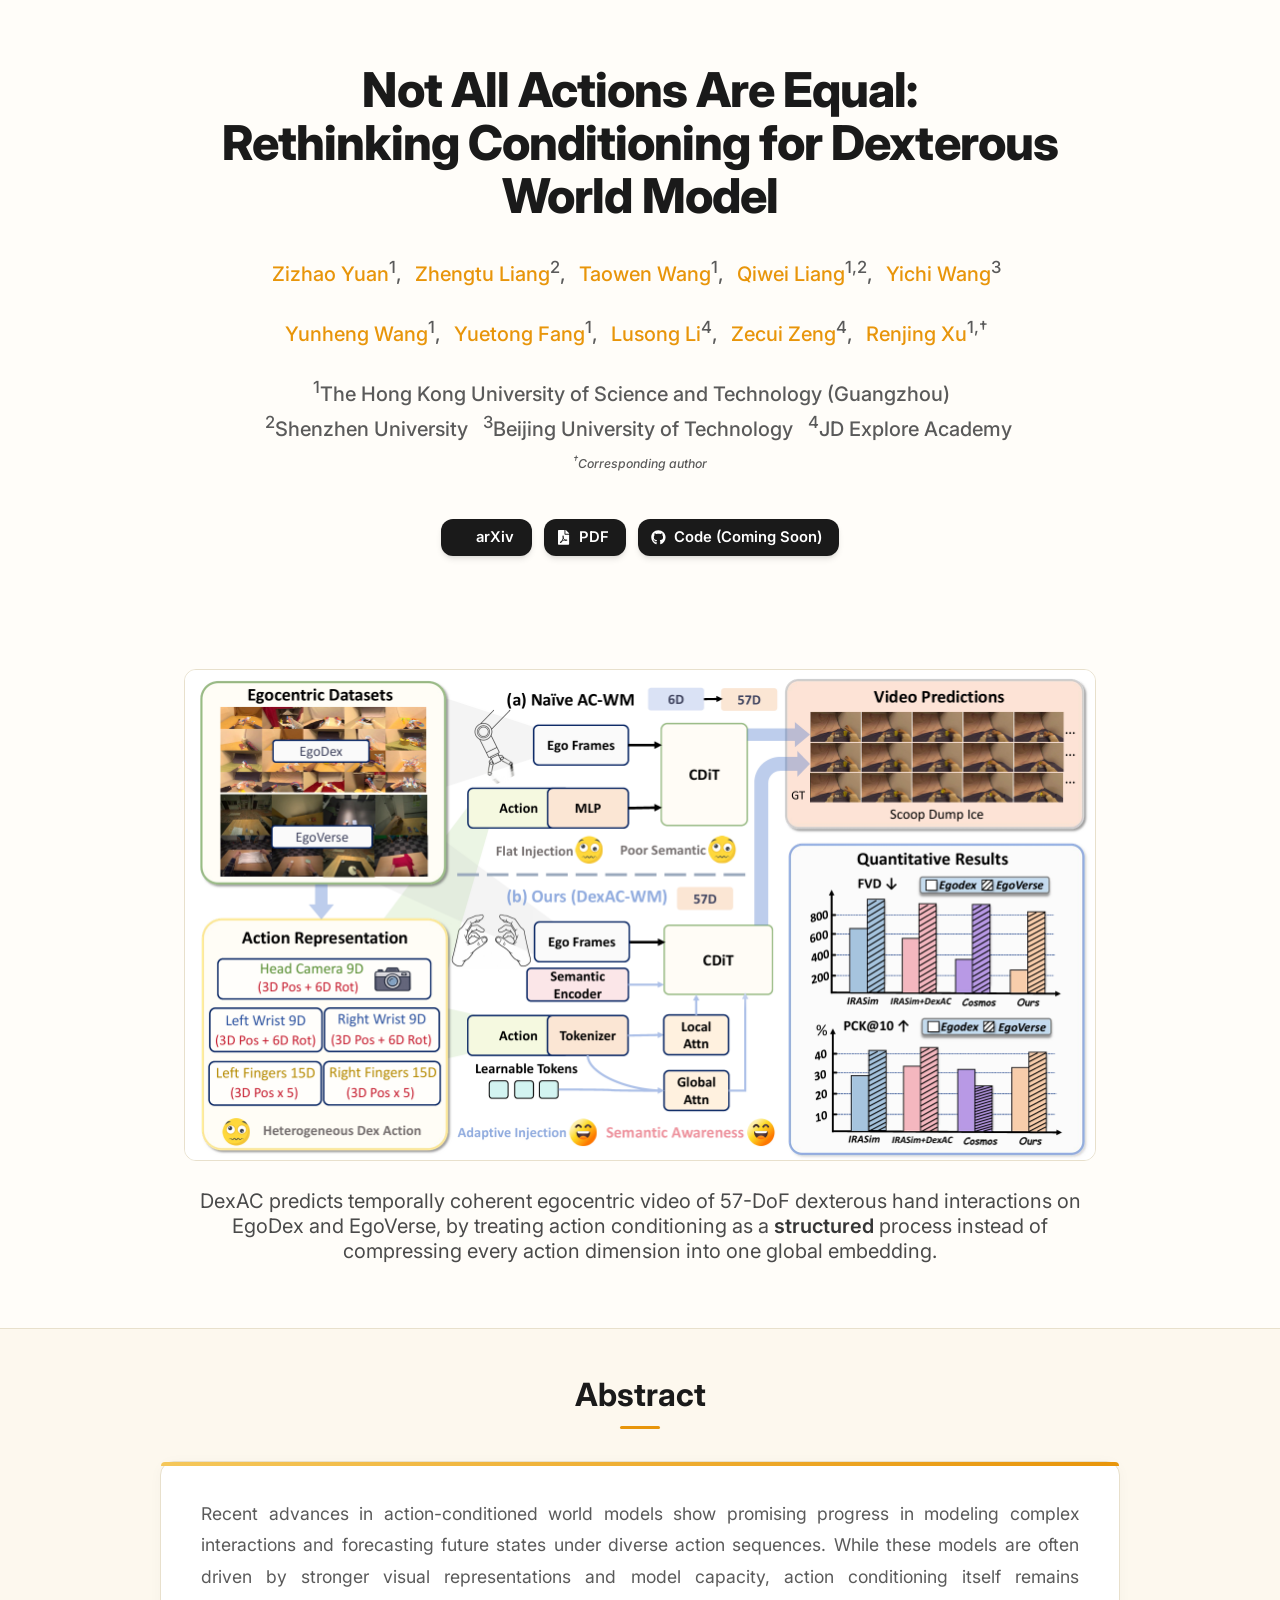
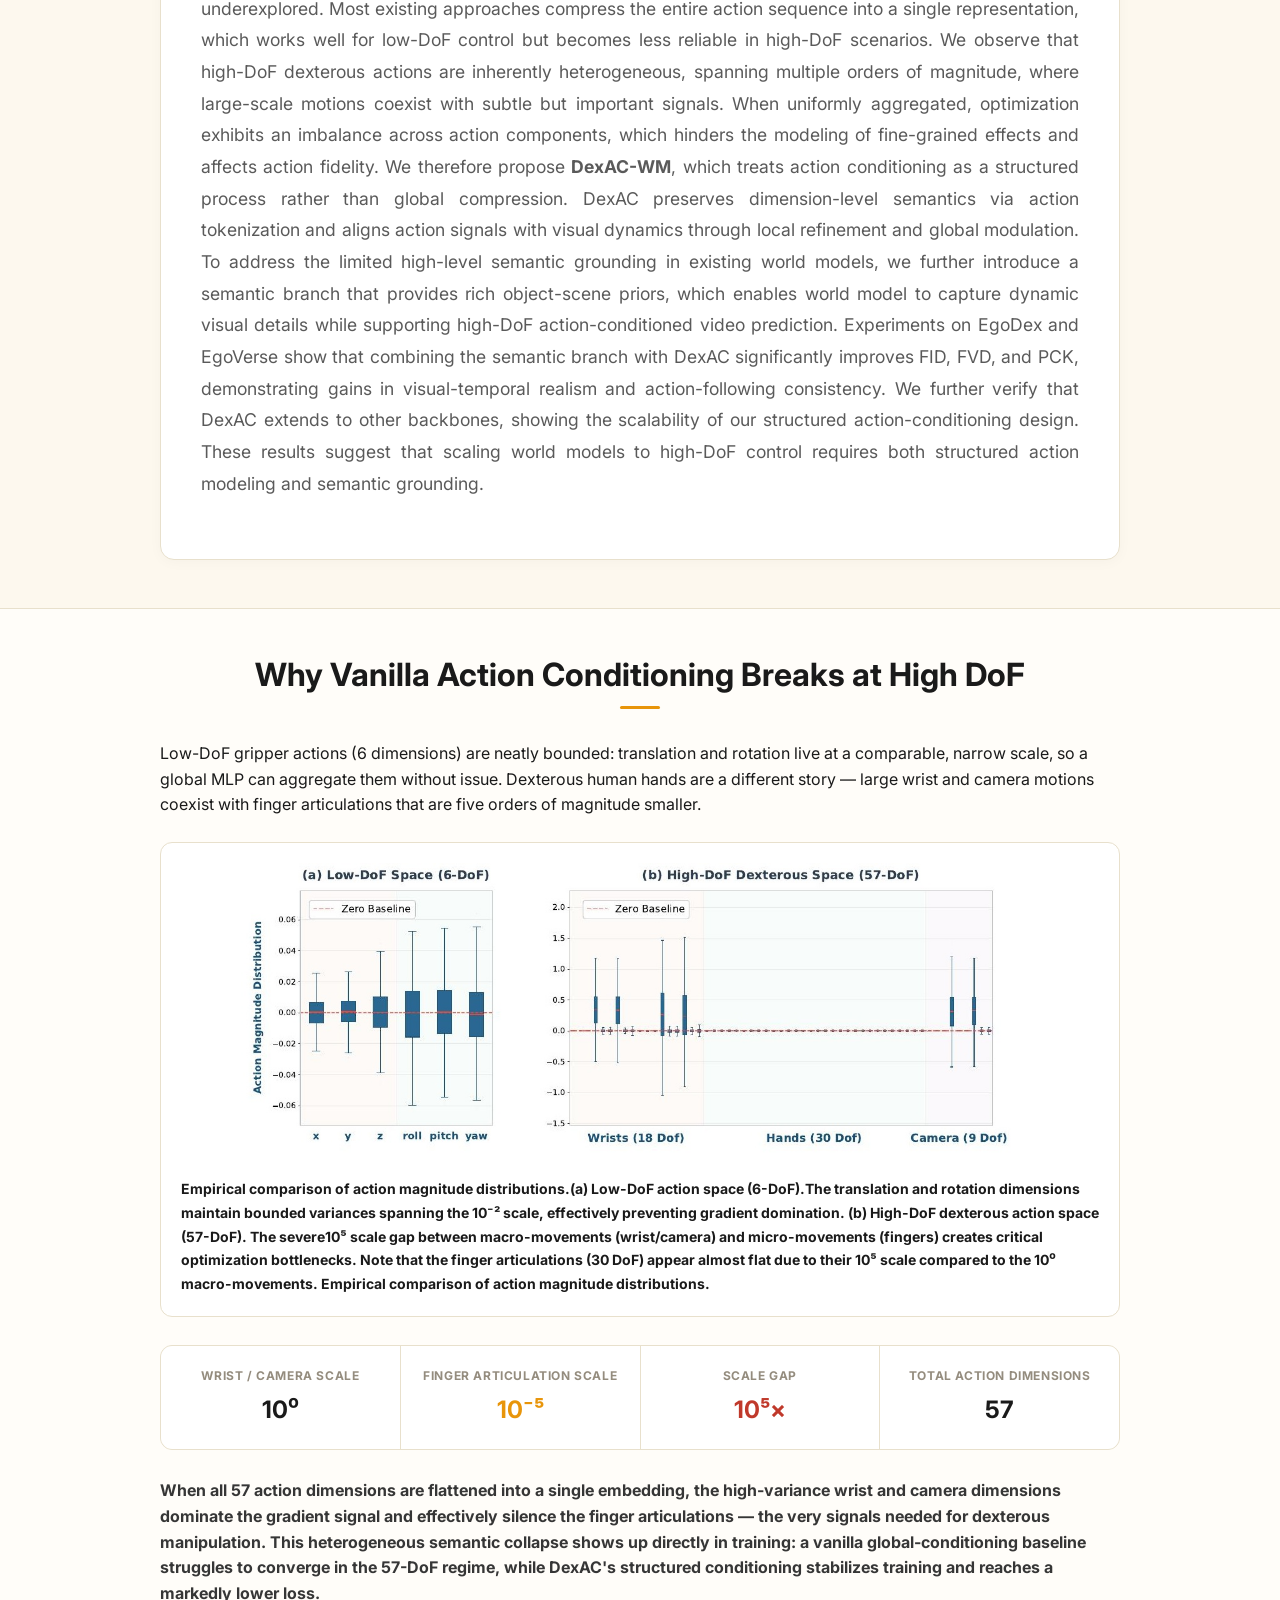
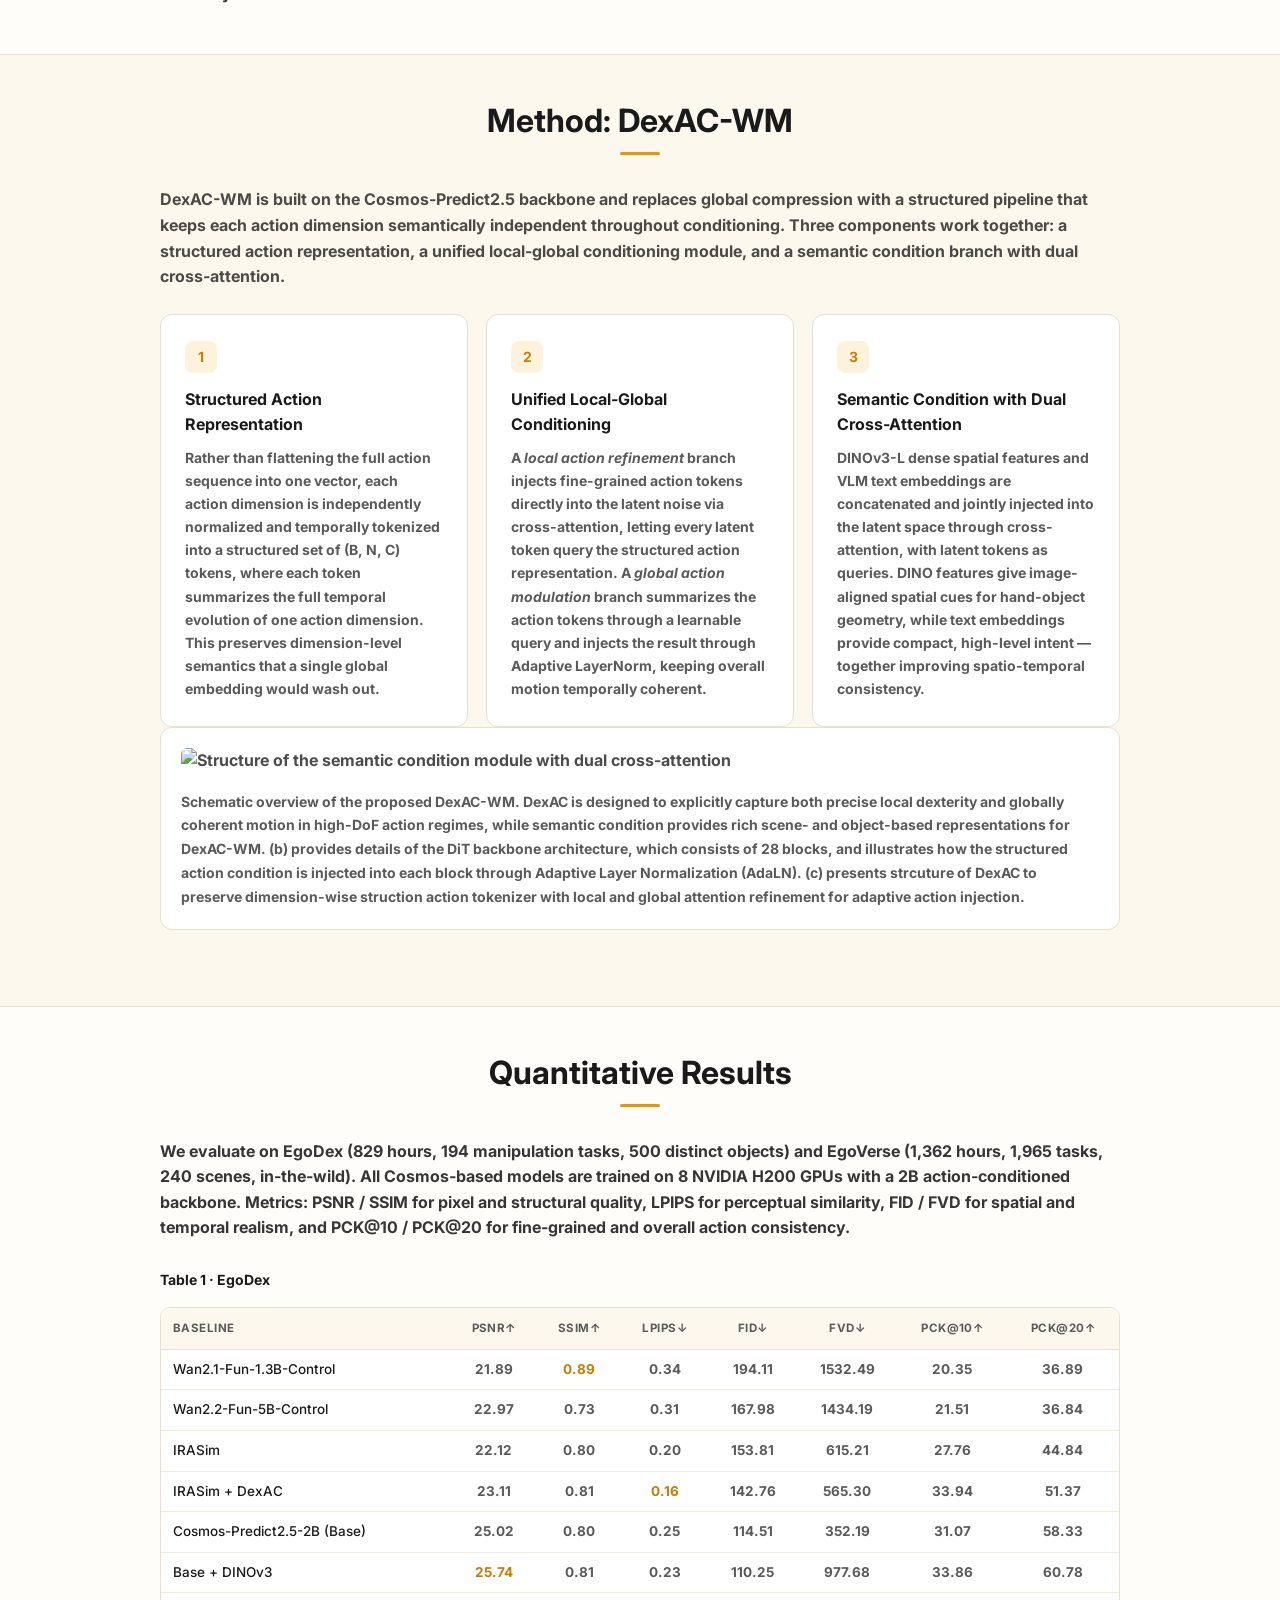
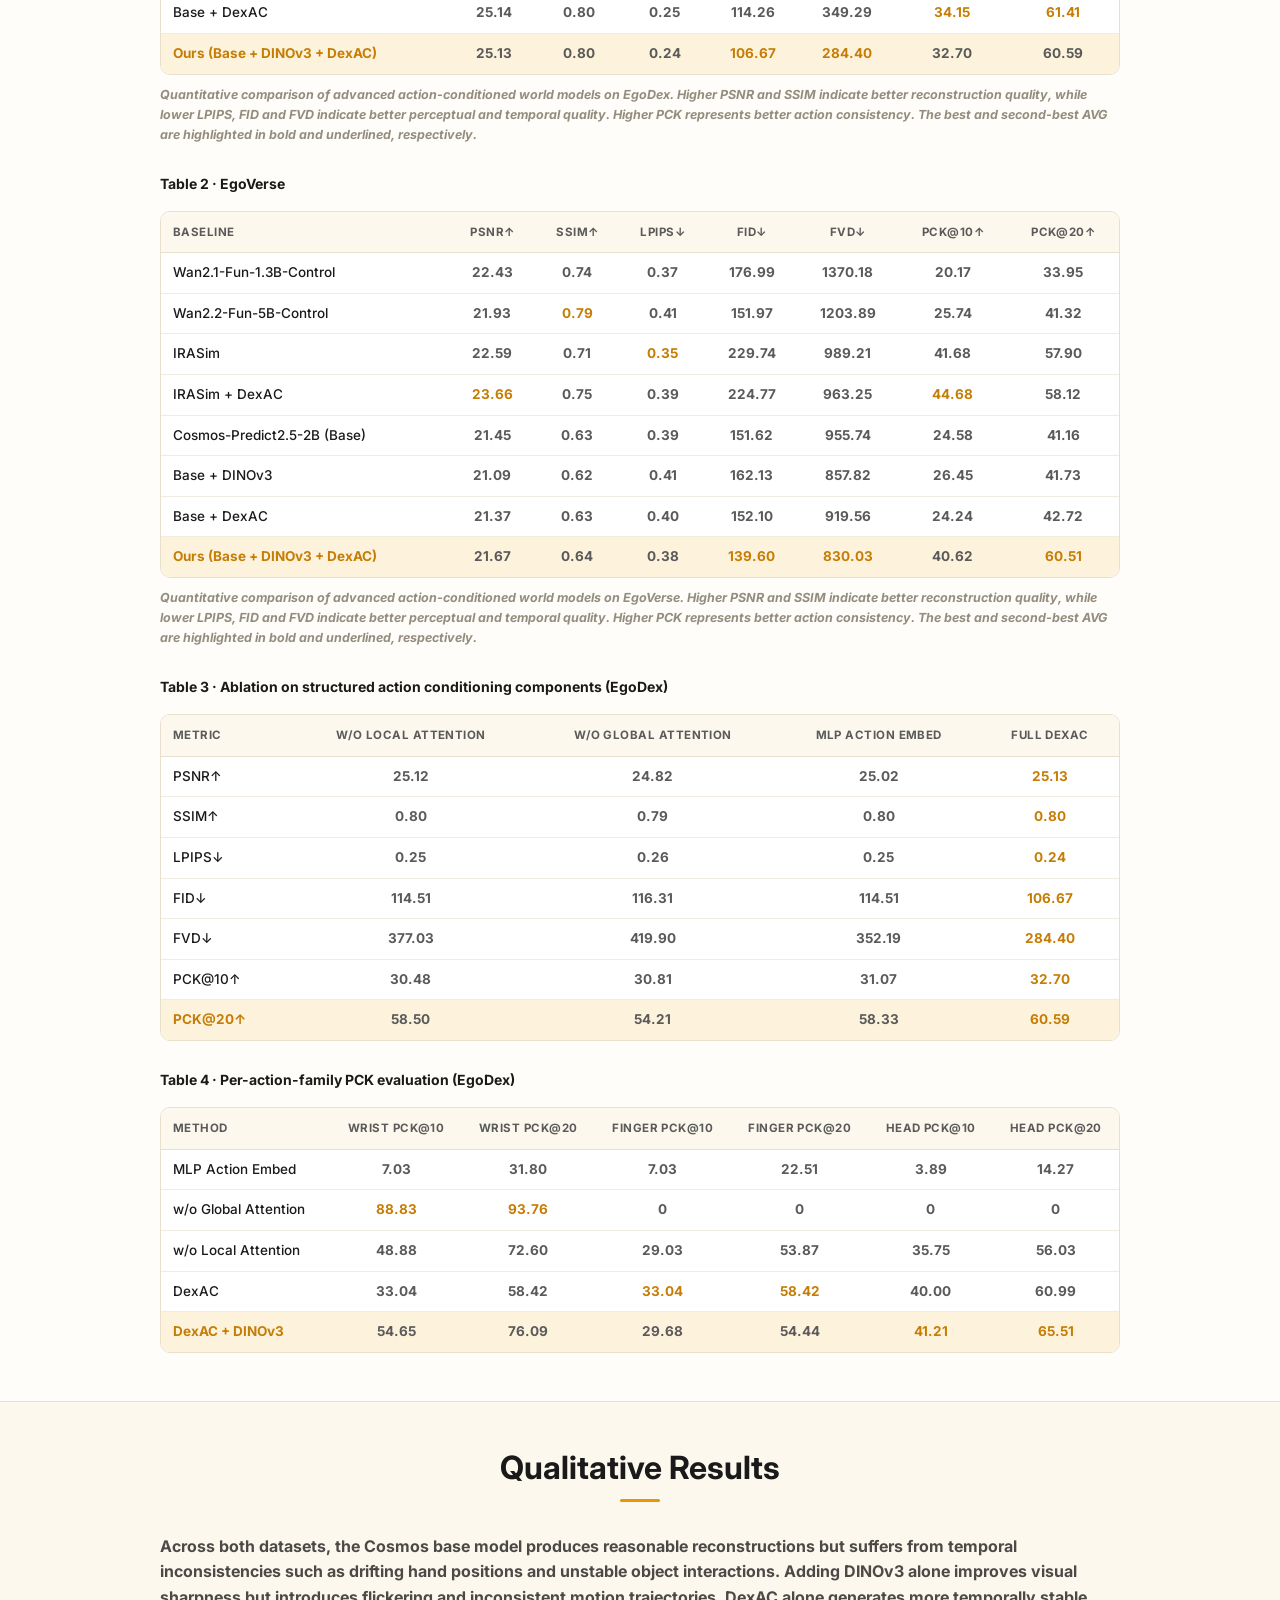
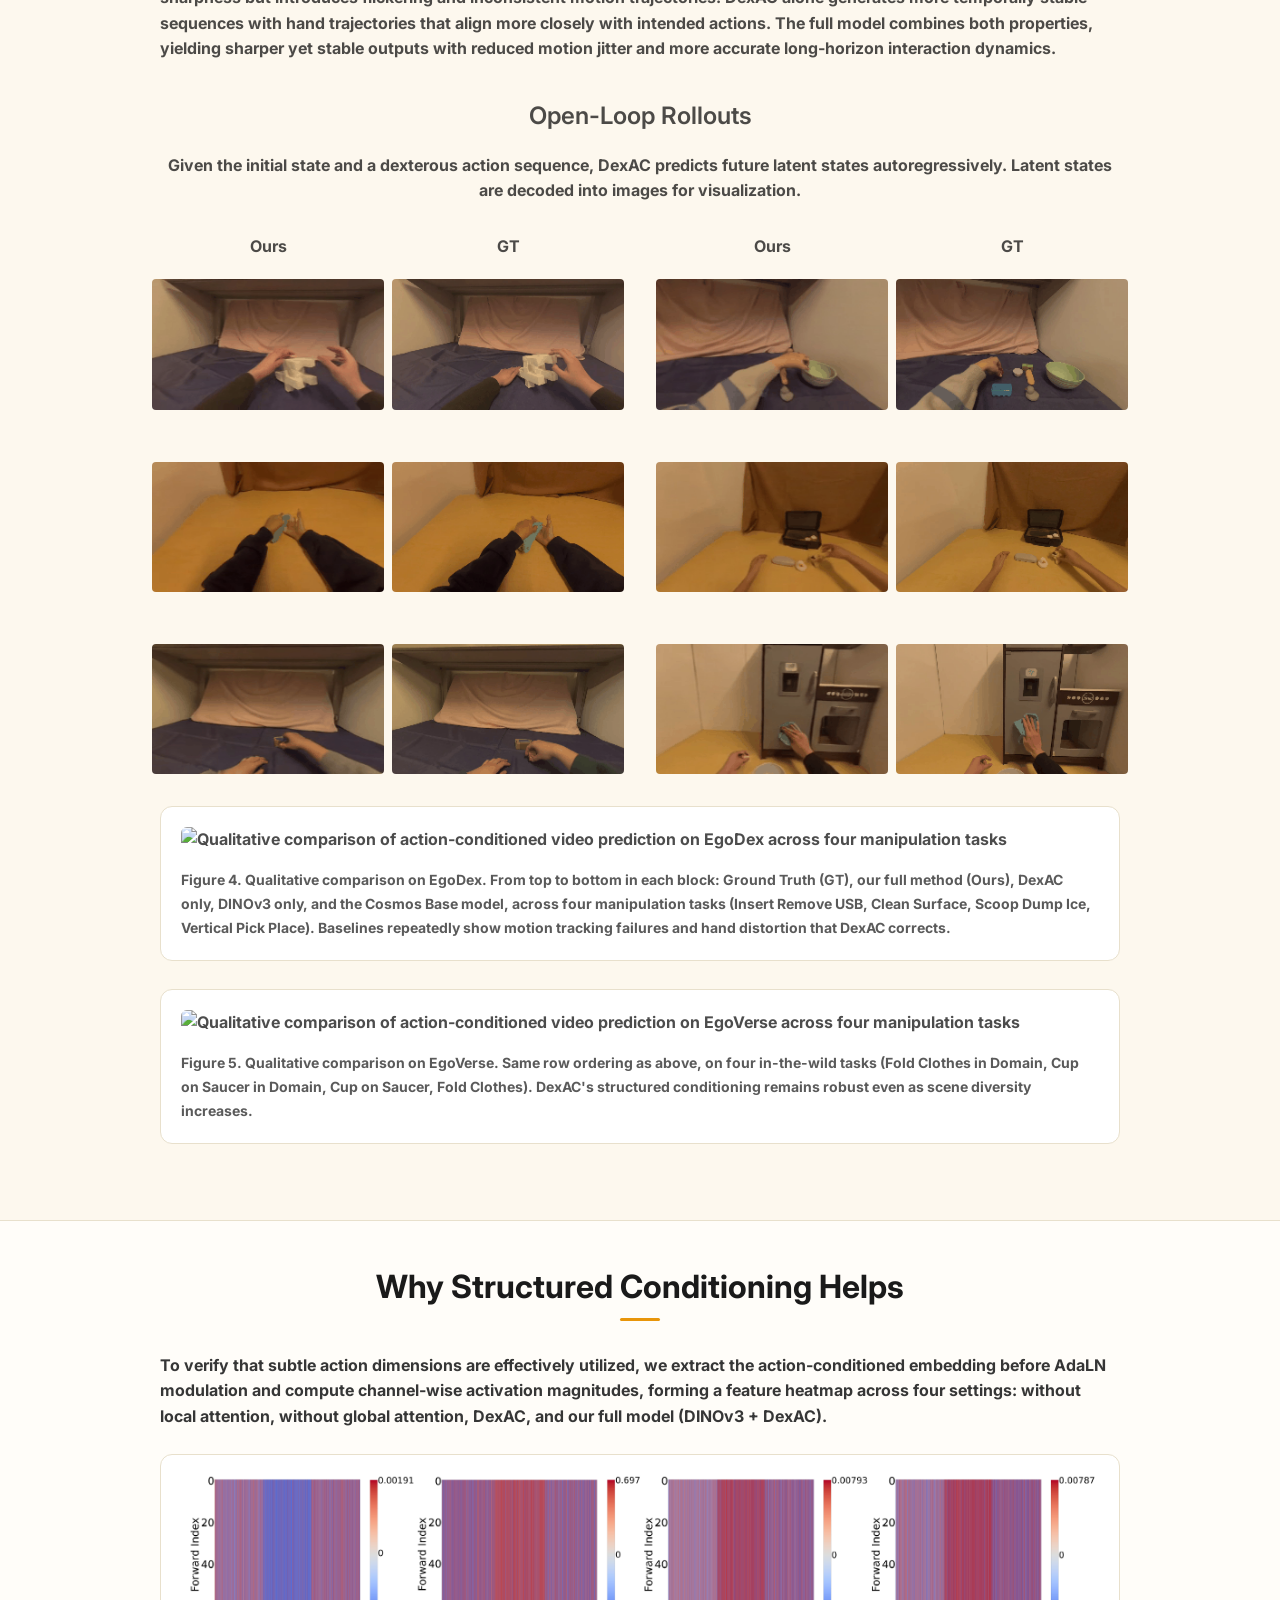
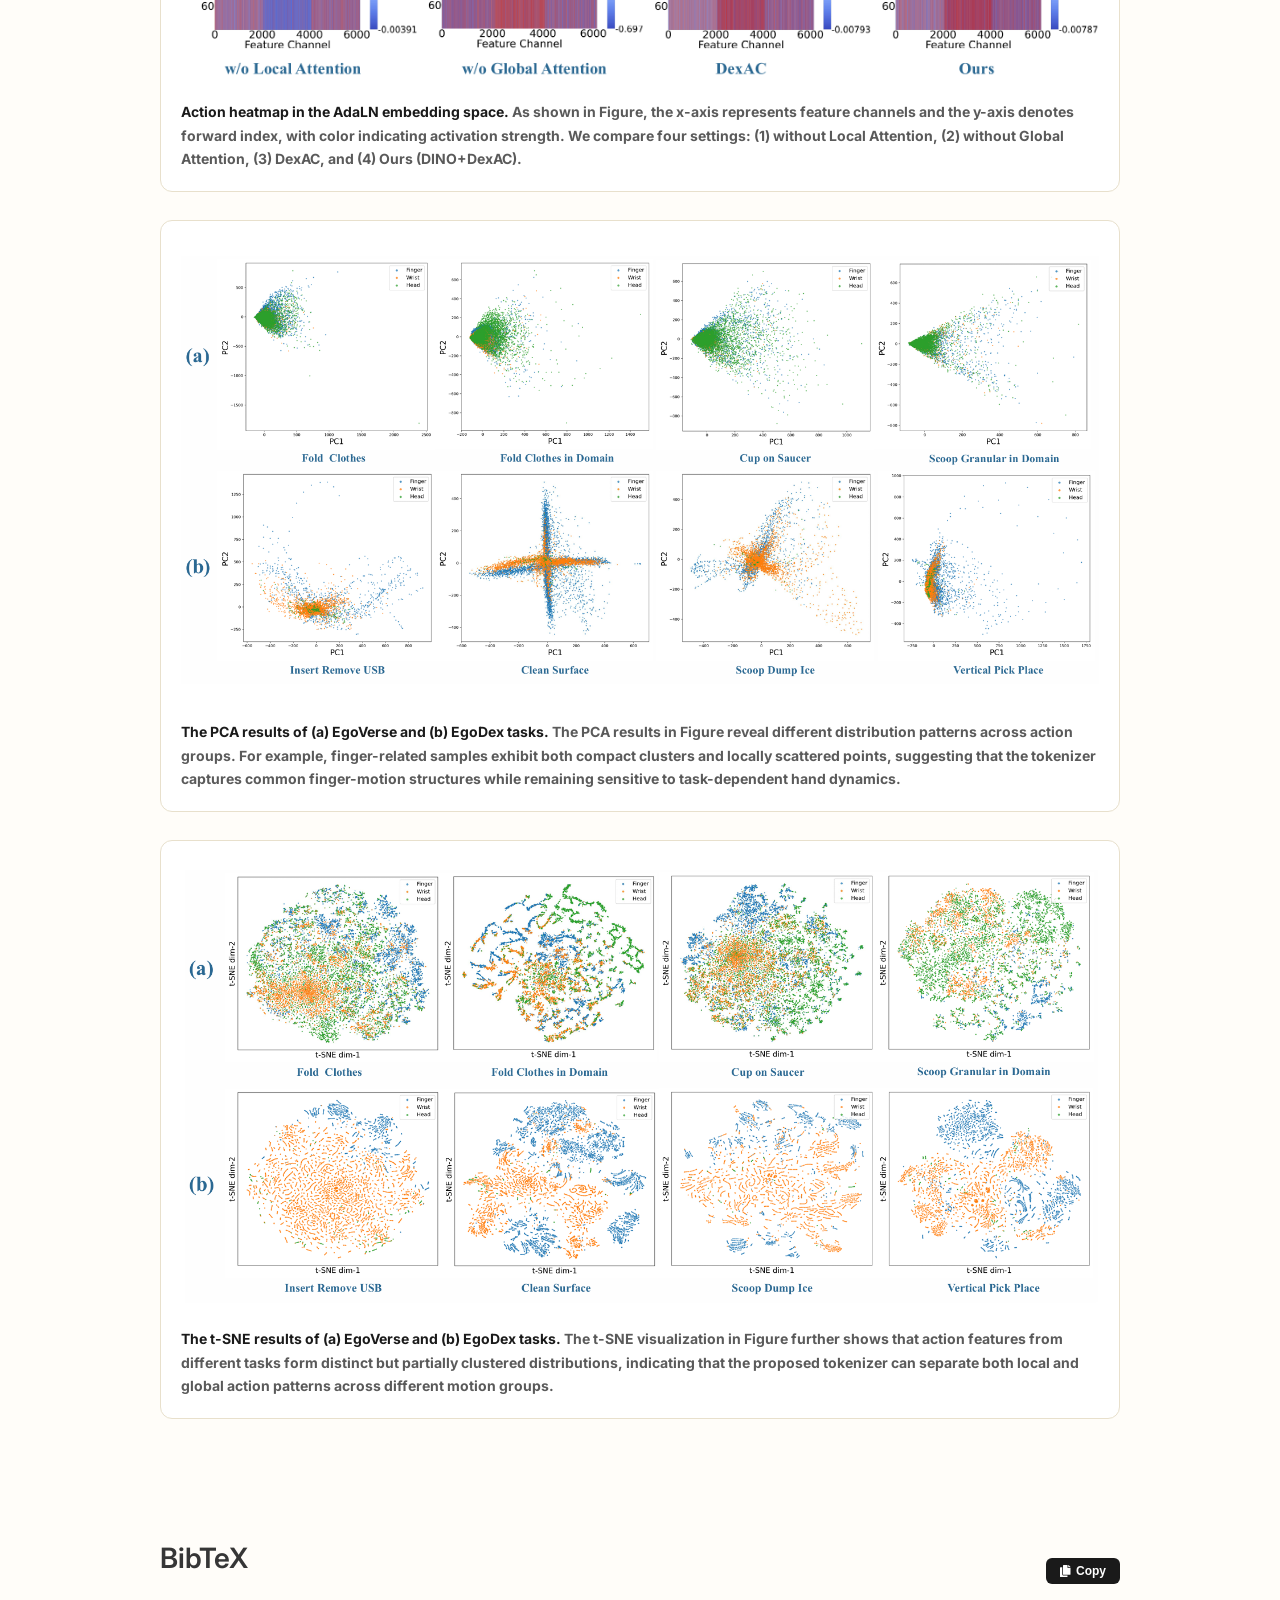
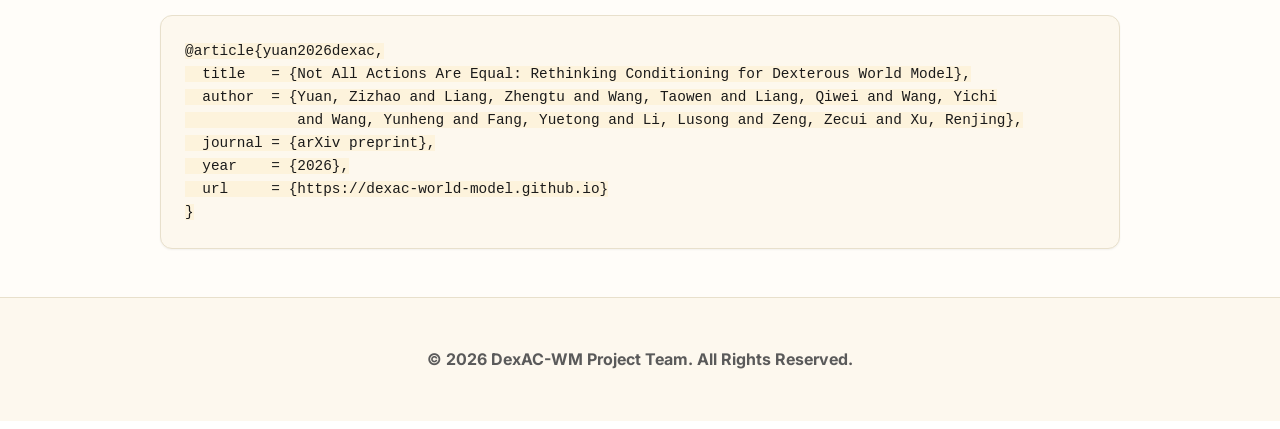
==== commit 8695b454: "Update index.html" ====
--- a/index.html
+++ b/index.html
@@ -177,22 +177,8 @@
           <h2 class="title is-3">Abstract</h2>
           <div id="abstract-box">
             <div class="content has-text-justified">
-              <p>
-                Recent advances in action-conditioned world models show promising progress in modeling complex interactions and forecasting future states under diverse action sequences. While these models are often driven by stronger visual representations and model capacity, action conditioning itself remains underexplored. Most existing approaches compress entire action sequence into a single representation, which works well for low-DoF control but becomes less reliable in high-DoF scenarios.We observe that
-high-DoF dexterous actions are inherently heterogeneous, spanning multiple orders of magnitude, where
-large-scale motions coexist with subtle but important signals. When uniformly aggregated, optimization
-exhibits an imbalance across action components, which hinders the modeling of fine-grained effects
-and affects action fidelity. We therefore propose <strong>DexAC</strong>, which treats action conditioning as a
-structured process rather than global compression. DexAC preserves dimension-level semantics via
-action tokenization and aligns action signals with visual dynamics through local refinement and global
-modulation. To address the limited high-level semantic grounding in existing world models, we further
-introduce a semantic branch that provides rich object-scene priors, which enables world model to capture
-dynamic visual details while supporting high-DoF action-conditioned video prediction. Experiments on
-EgoDex and EgoVerse show that combining the semantic branch with DexAC significantly improves
-FID, FVD and PCK, demonstrating gains in visual-temporal realism and action-following consistency.
-We further verify that DexAC extends to other backbones, showing the scalability of our structured
-action-conditioning design. These results suggest that scaling world models to high-DoF control requires
-both structured heterogeneous action modeling and semantic grounding.
+              <p>Recent advances in action-conditioned world models show promising progress in modeling complex interactions and forecasting future states under diverse action sequences. While these models are often driven by stronger visual representations and model capacity, action conditioning itself remains underexplored. Most existing approaches compress the entire action sequence into a single representation, which works well for low-DoF control but becomes less reliable in high-DoF scenarios. We observe that high-DoF dexterous actions are inherently heterogeneous, spanning multiple orders of magnitude, where large-scale motions coexist with subtle but important signals. When uniformly aggregated, optimization exhibits an imbalance across action components, which hinders the modeling of fine-grained effects and affects action fidelity. We therefore propose  <strong>DexAC-WM</strong>, which treats action conditioning as a structured process rather than global compression. DexAC preserves dimension-level semantics via action tokenization and aligns action signals with visual dynamics through local refinement and global modulation. To address the limited high-level semantic grounding in existing world models, we further introduce a semantic branch that provides rich object-scene priors, which enables world model to capture dynamic visual details while supporting high-DoF action-conditioned video prediction. Experiments on EgoDex and EgoVerse show that combining the semantic branch with DexAC significantly improves FID, FVD, and PCK, demonstrating gains in visual-temporal realism and action-following consistency. We further verify that DexAC extends to other backbones, showing the scalability of our structured action-conditioning design. These results suggest that scaling world models to high-DoF control requires both structured action modeling and semantic grounding.
+               
               </p>
               
             </div>
@@ -251,7 +237,7 @@
       <h2 class="title is-3 has-text-centered">Method: DexAC-WM</h2>
       <div class="content method-text">
         <p>
-          DexAC is built on the Cosmos-Predict2.5 backbone and replaces global compression with a structured pipeline that keeps each action dimension semantically independent throughout conditioning. Three components work together: a structured action representation, a unified local-global conditioning module, and a semantic condition branch with dual cross-attention.
+          DexAC-WM is built on the Cosmos-Predict2.5 backbone and replaces global compression with a structured pipeline that keeps each action dimension semantically independent throughout conditioning. Three components work together: a structured action representation, a unified local-global conditioning module, and a semantic condition branch with dual cross-attention.
         </p>
       </div>
 
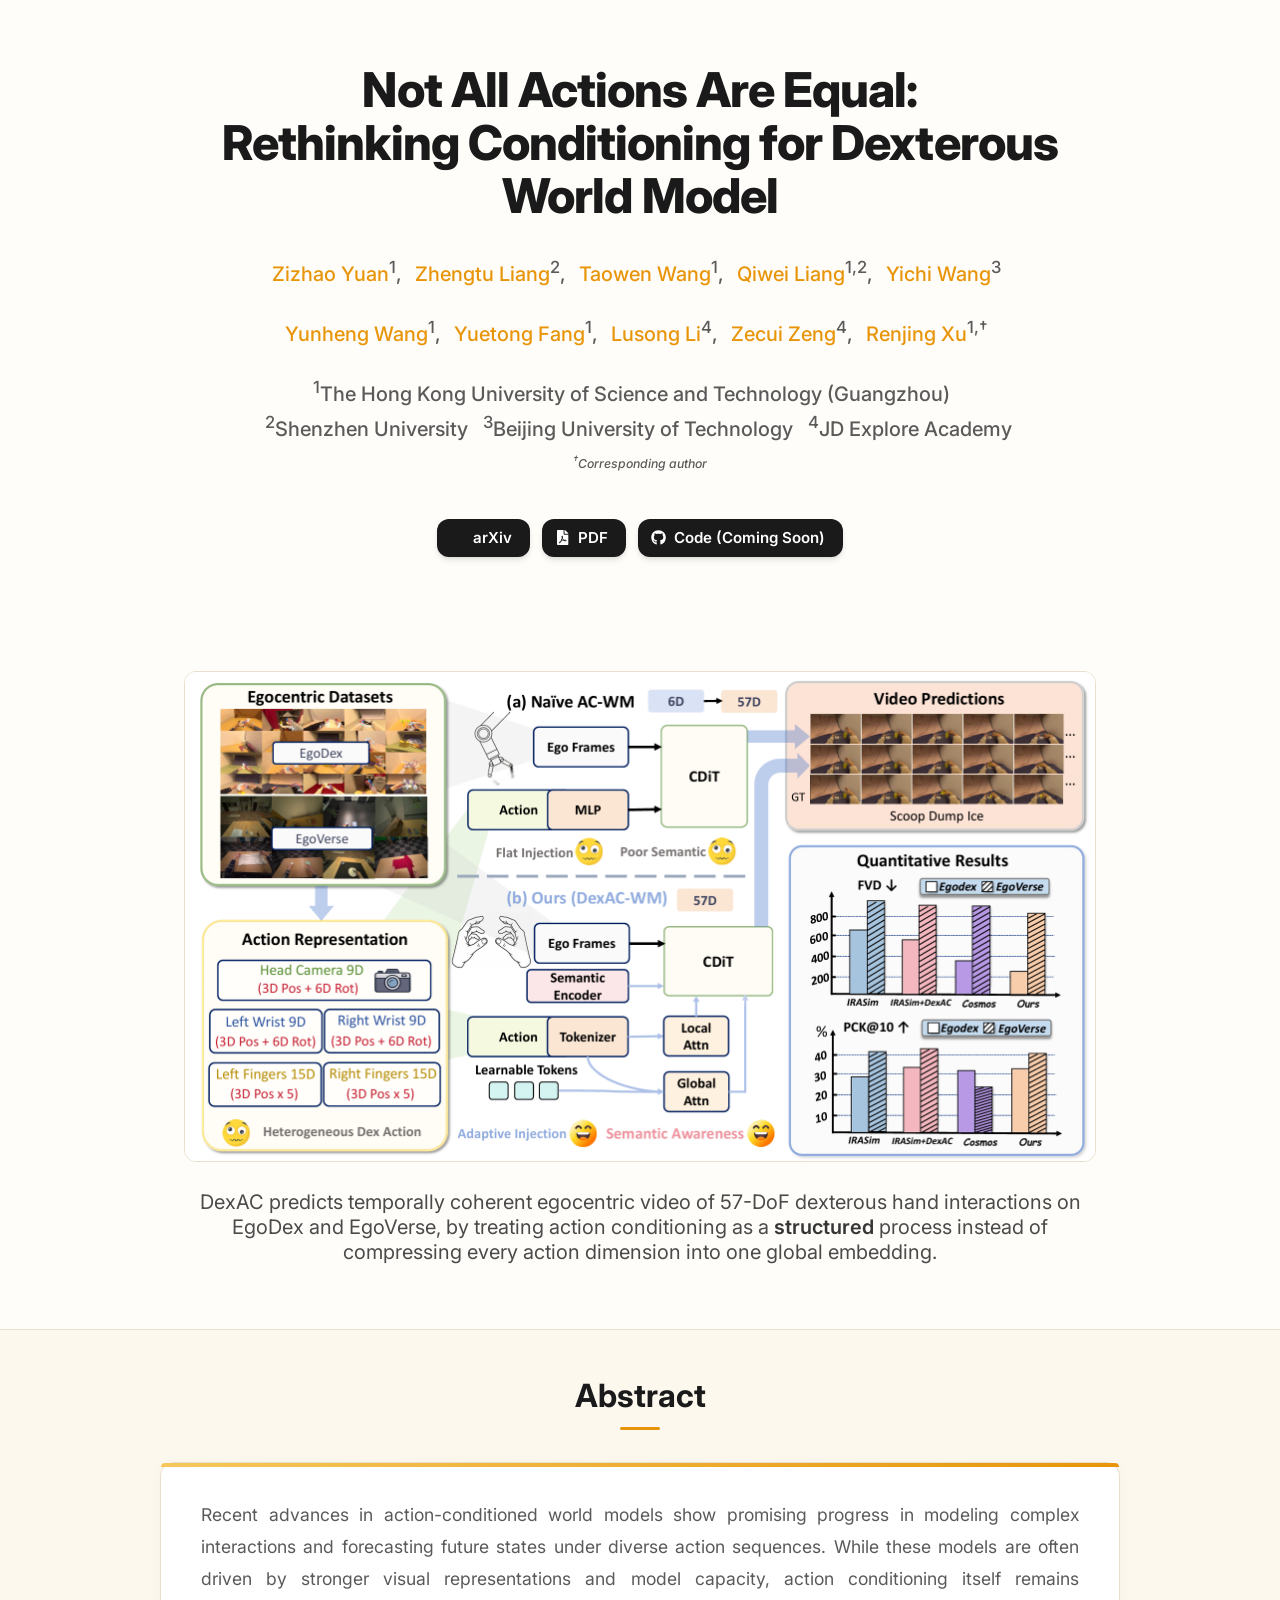
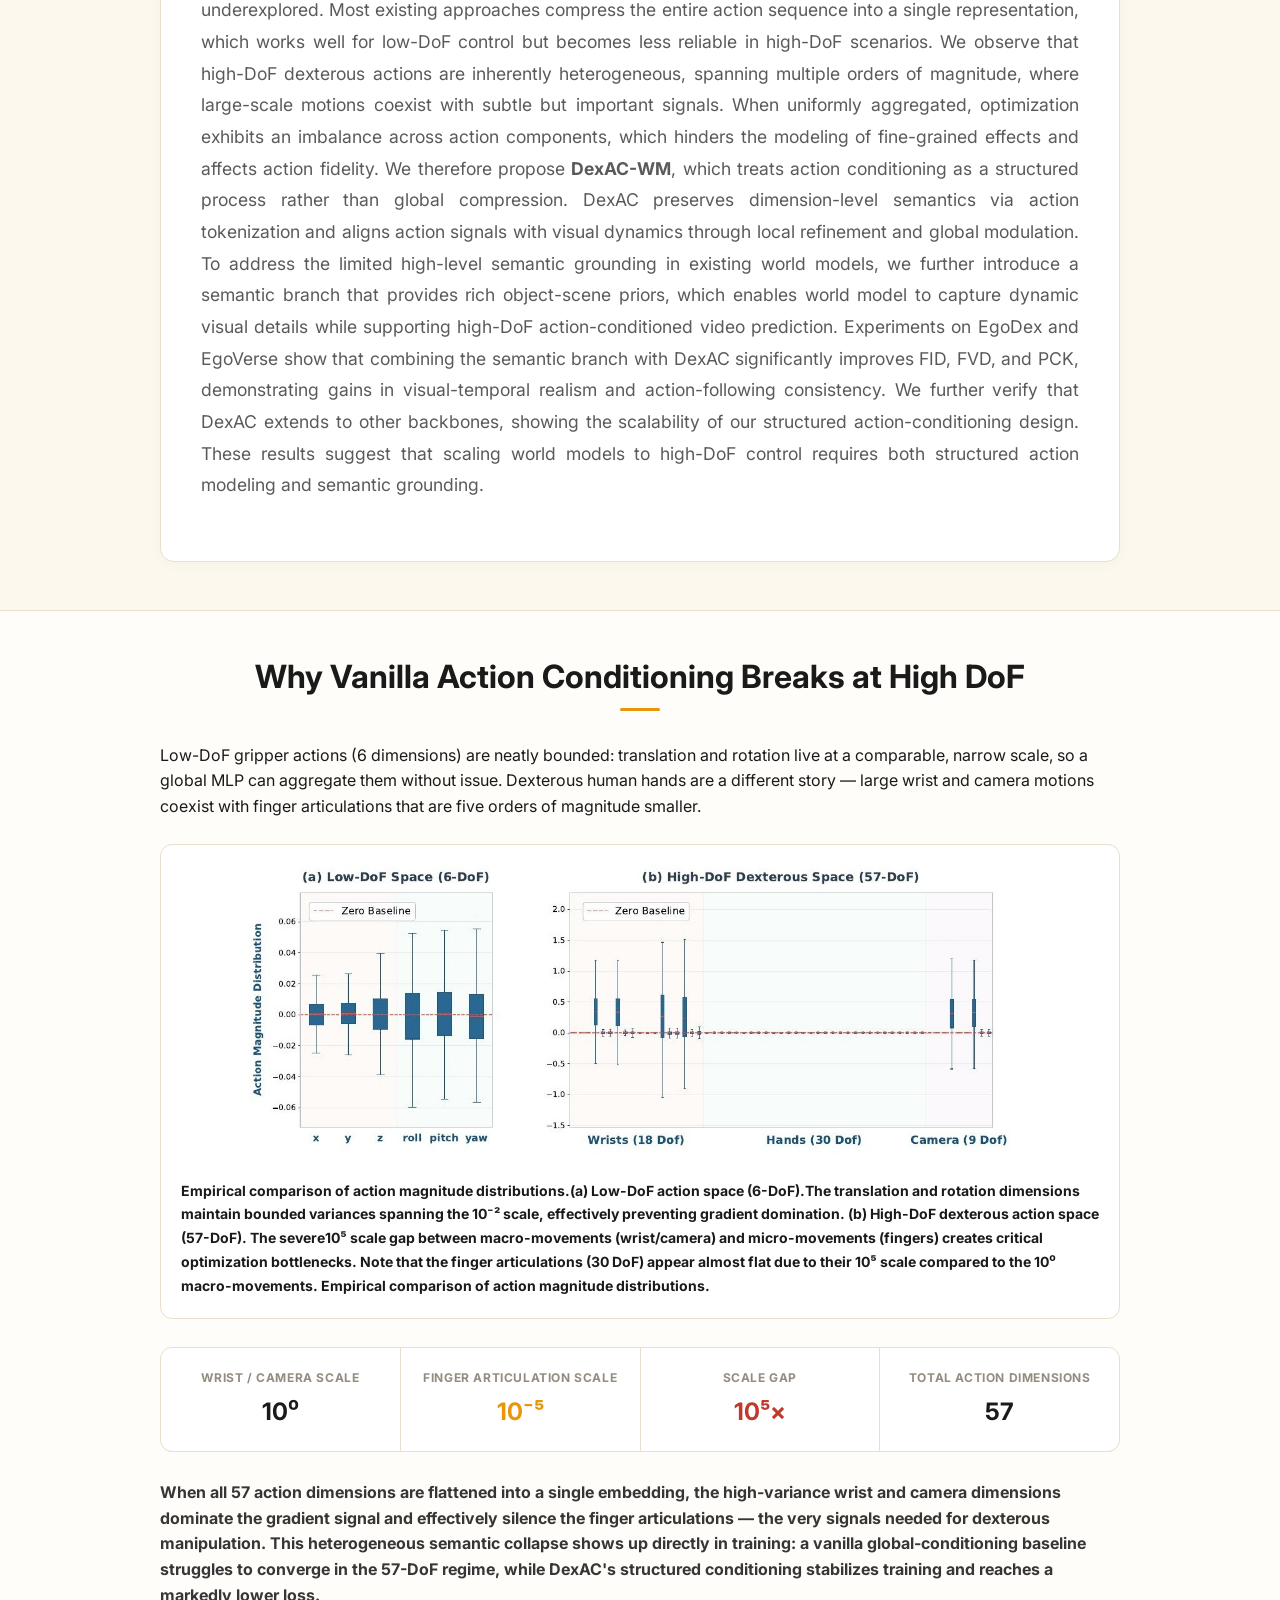
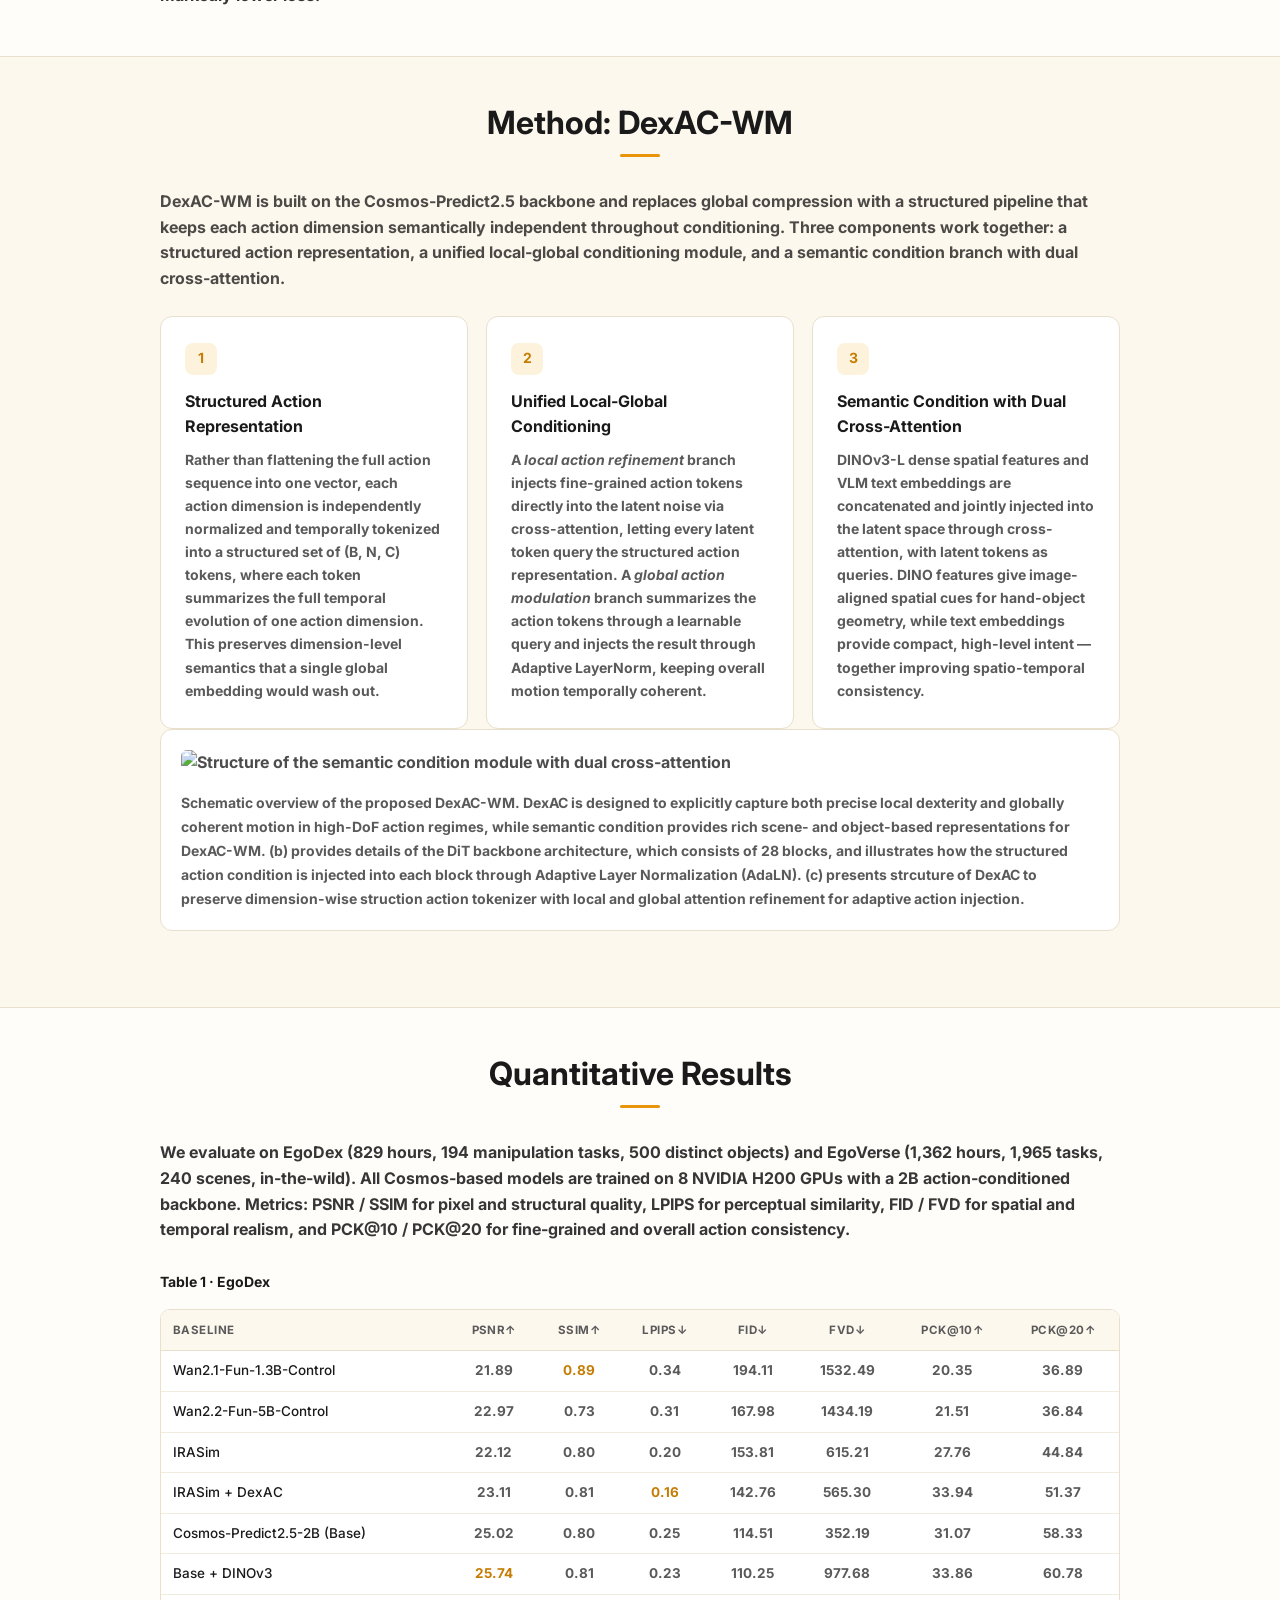
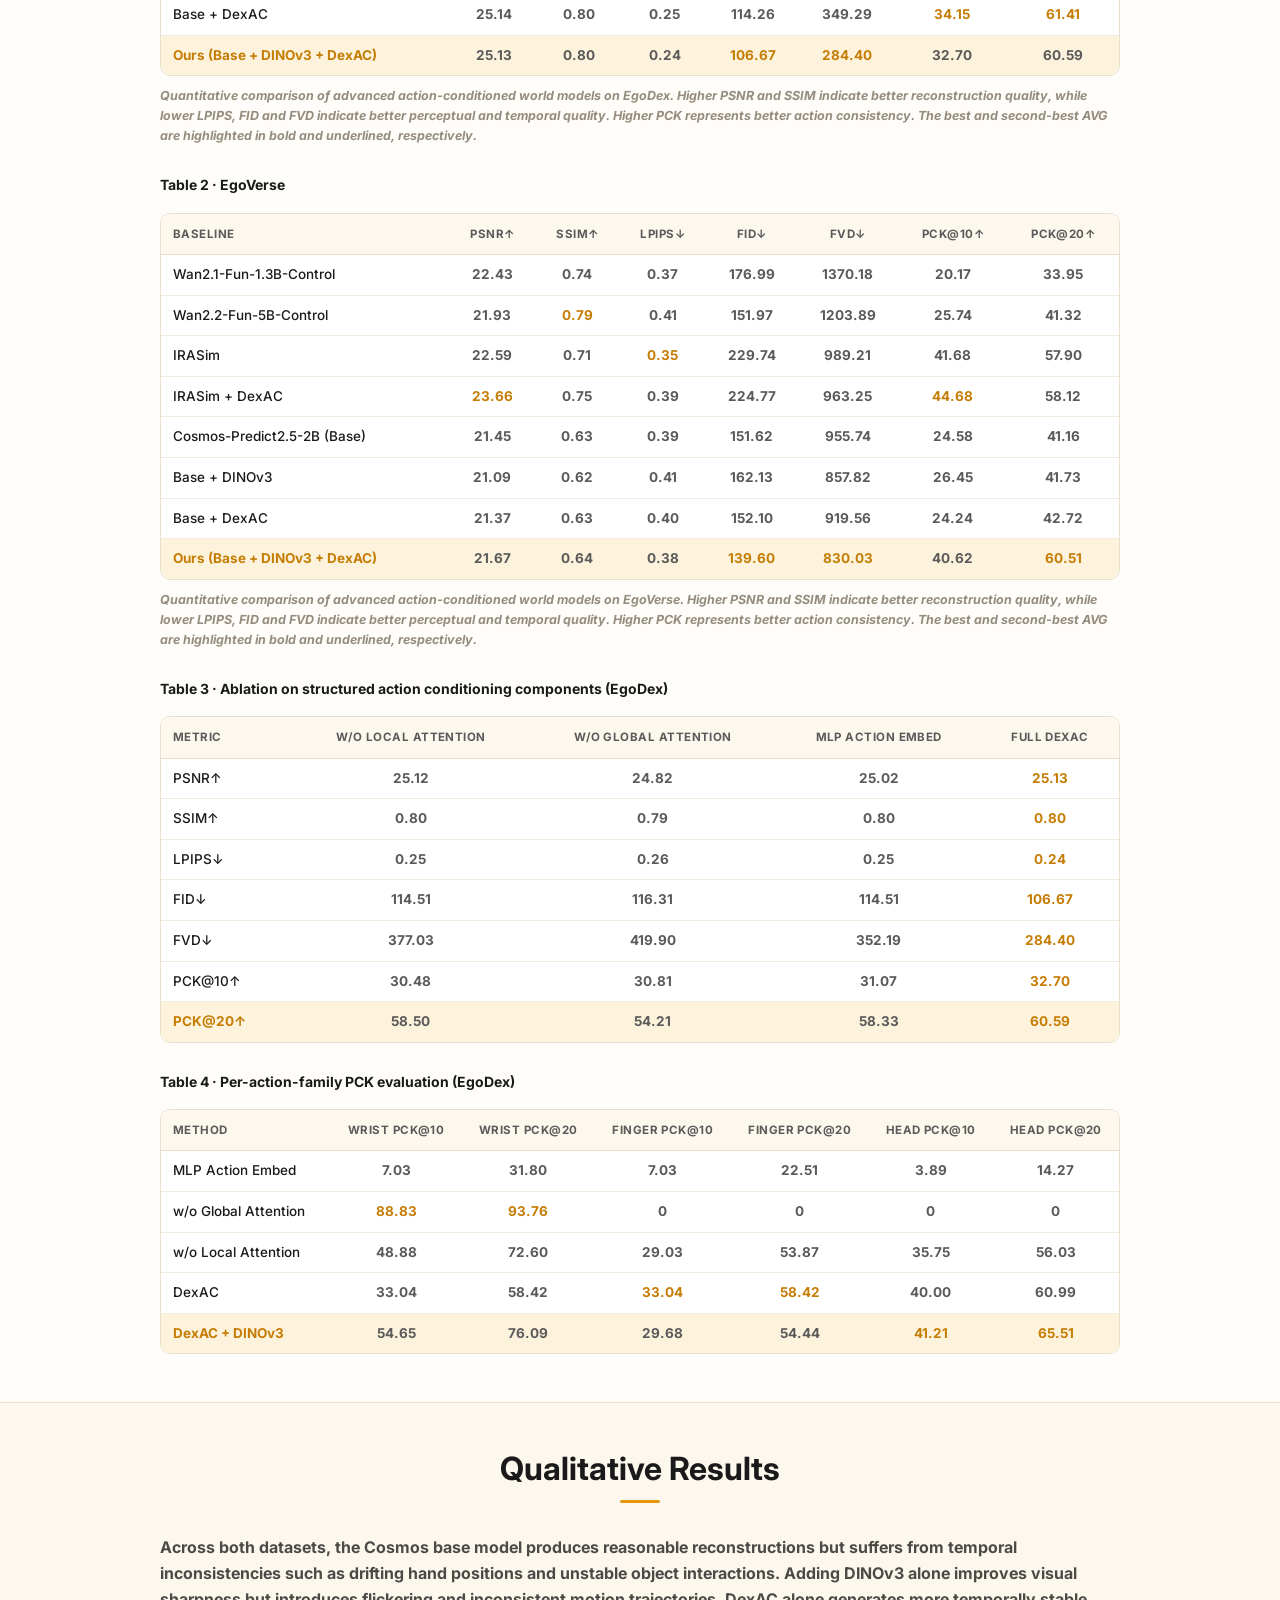
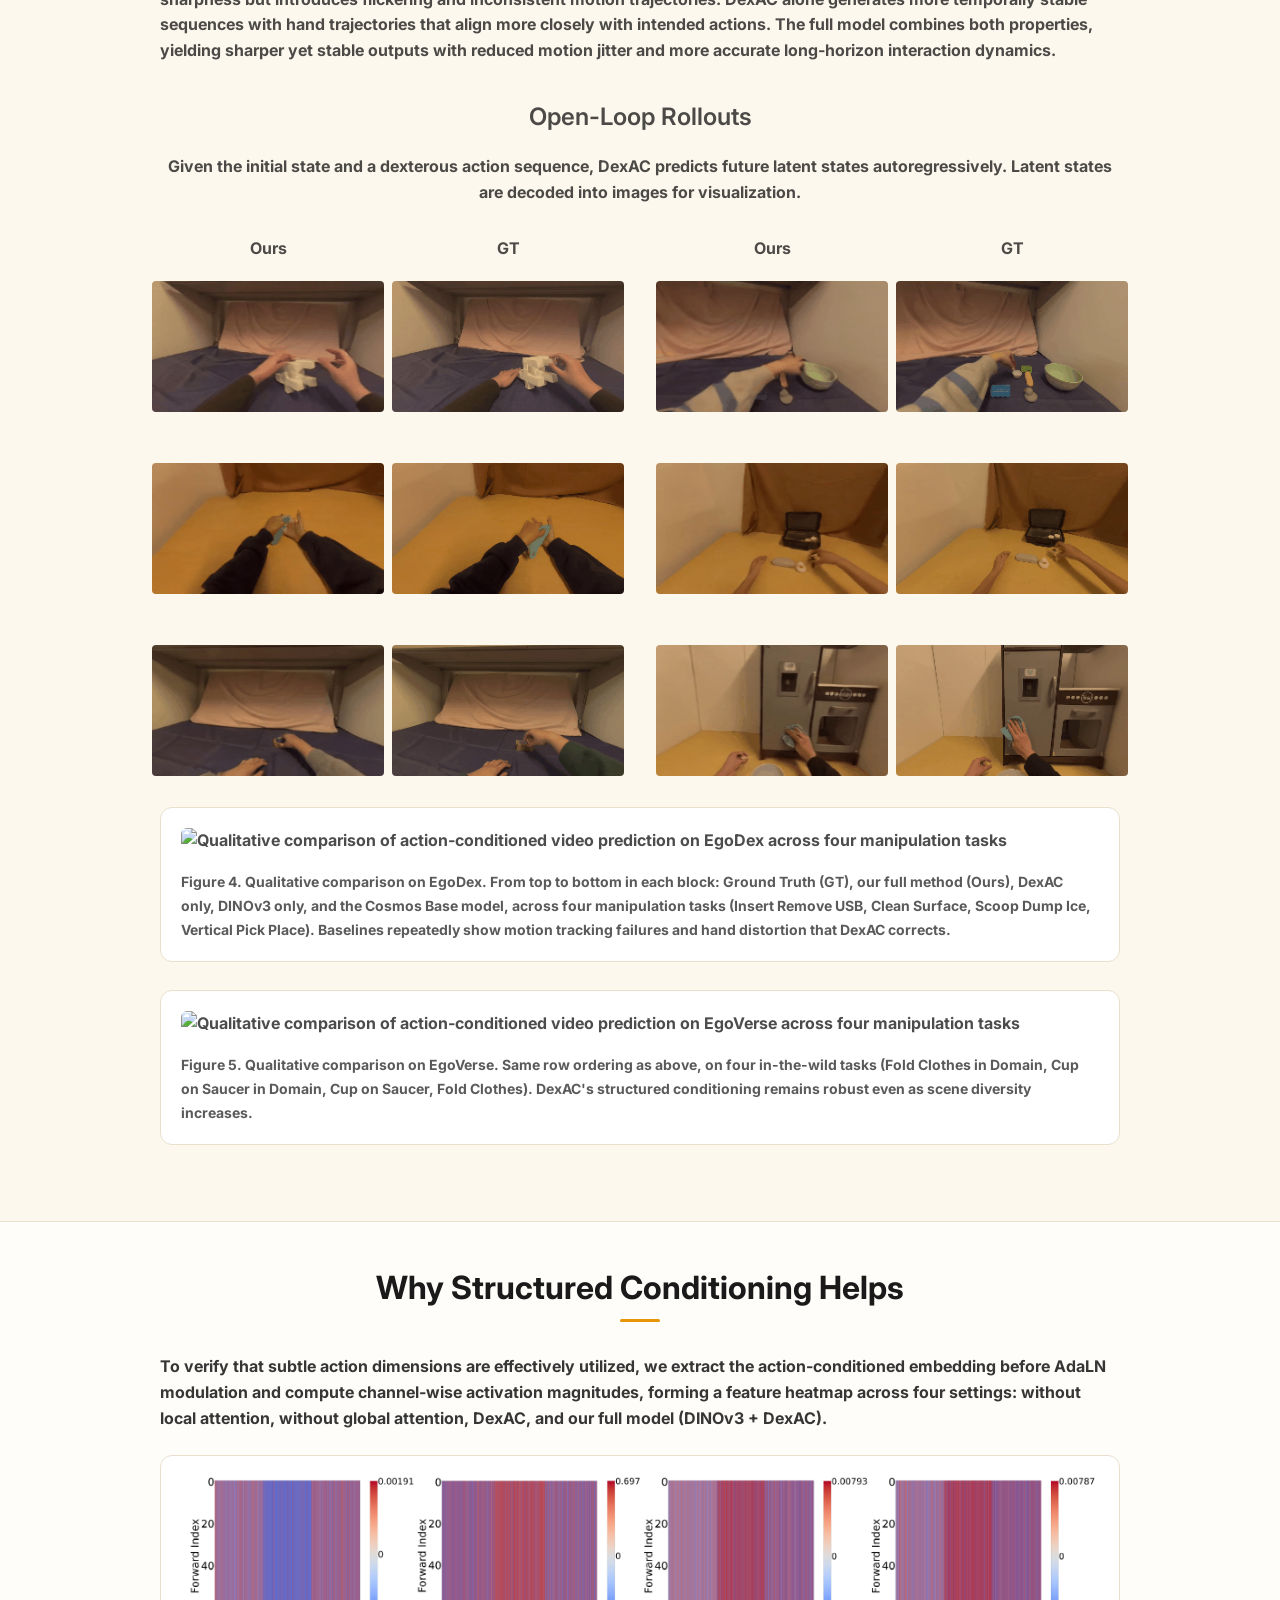
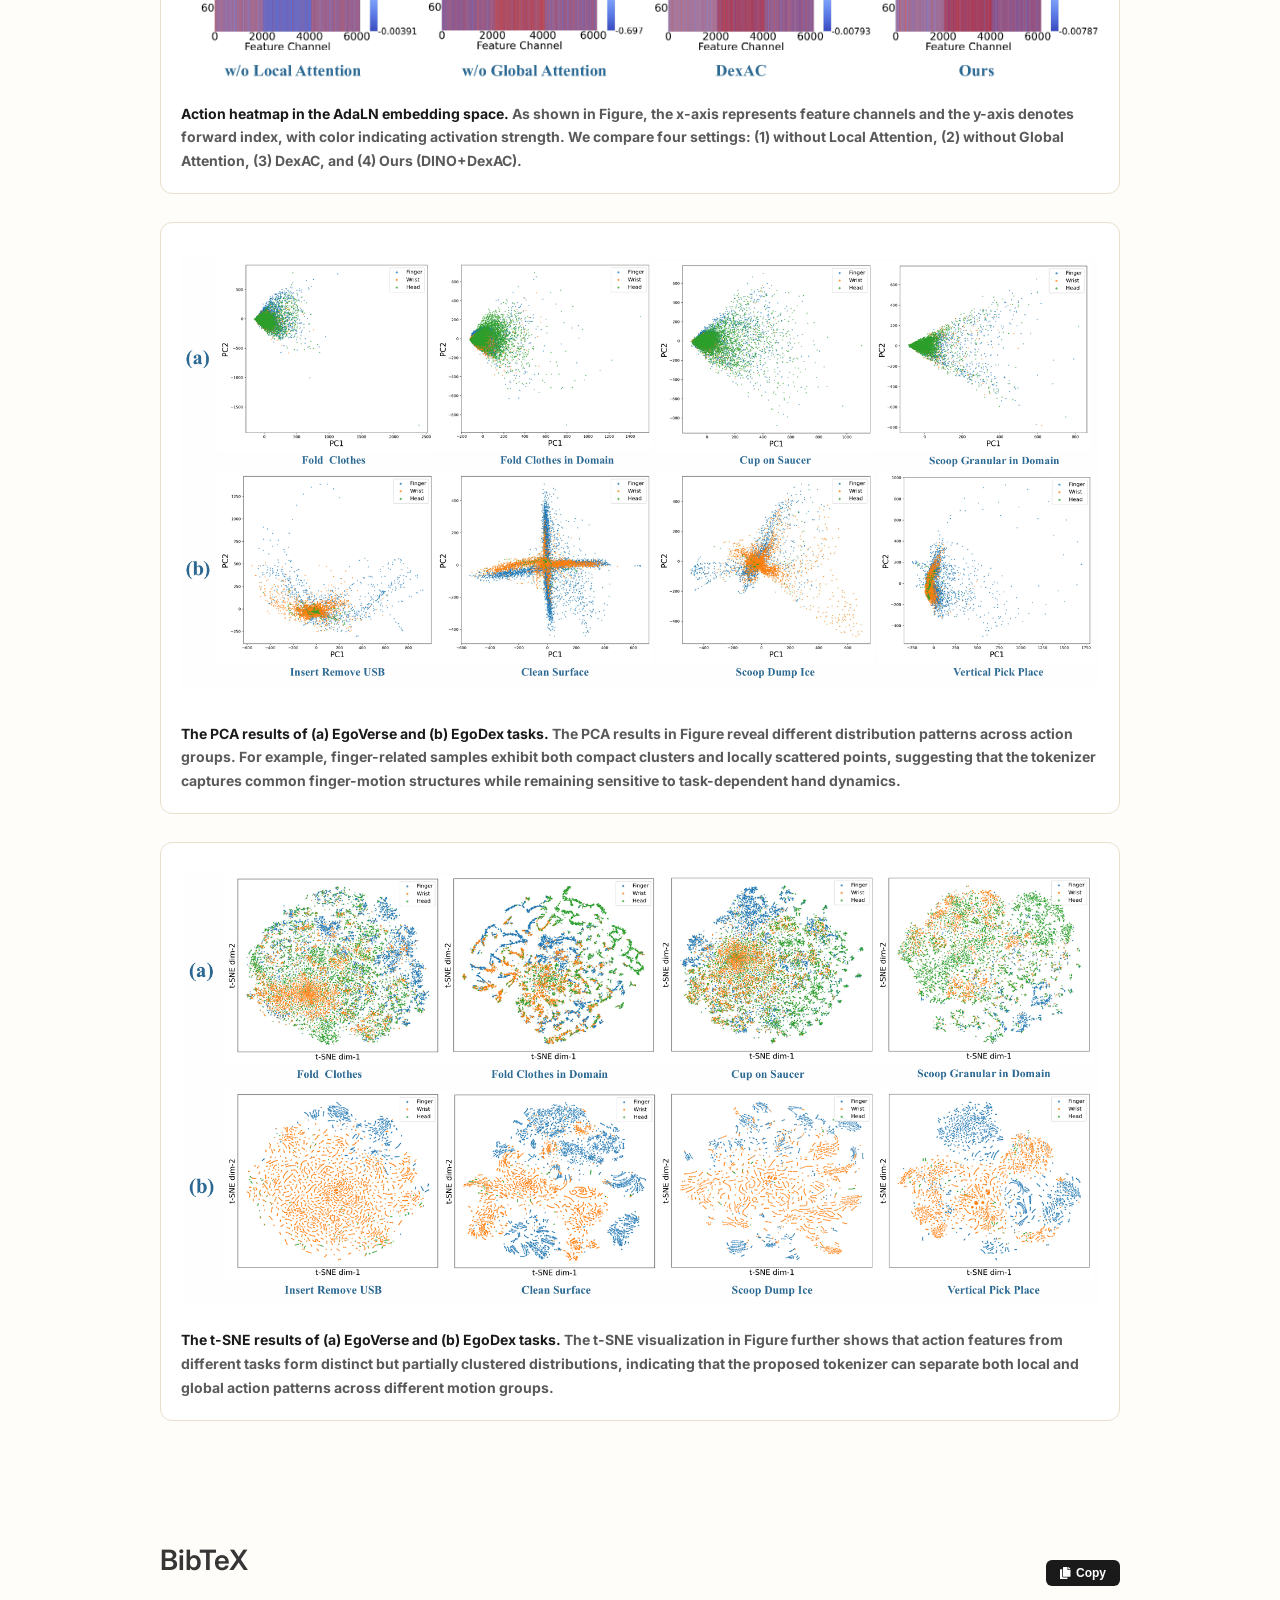
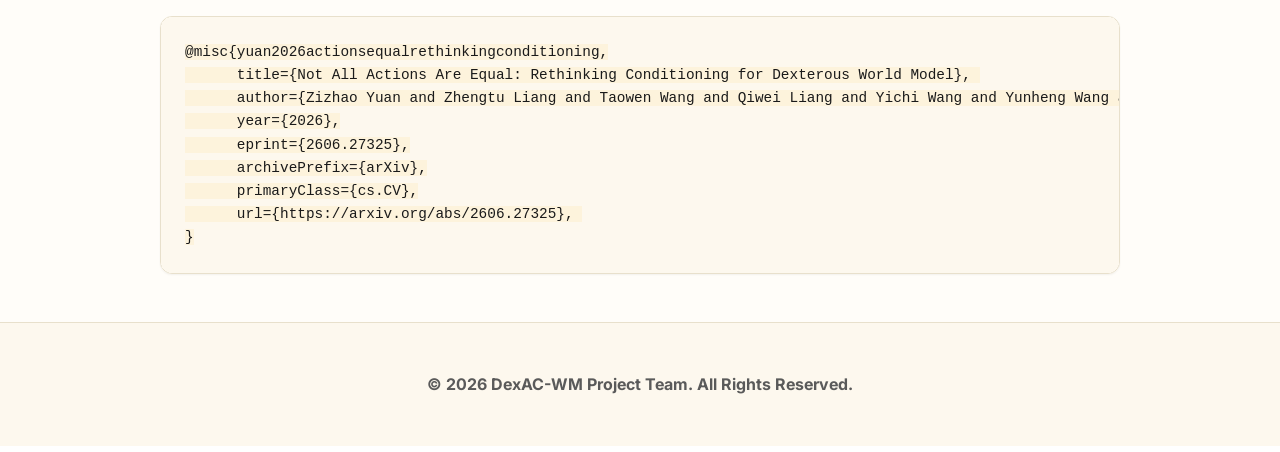
==== commit bc47e236: "Update index.html" ====
--- a/index.html
+++ b/index.html
@@ -134,19 +134,19 @@
             <div class="column has-text-centered">
               <div class="publication-links">
                 <span class="link-block">
-                  <a href="https://arxiv.org/abs/YOUR_ARXIV_ID" target="_blank" class="external-link button is-normal is-rounded is-dark">
+                  <a href="https://arxiv.org/abs/2606.27325" target="_blank" class="external-link button is-normal is-rounded is-dark">
                     <span class="icon"><i class="ai ai-arxiv"></i></span>
                     <span>arXiv</span>
                   </a>
                 </span>
                 <span class="link-block">
-                  <a href="https://arxiv.org/pdf/YOUR_ARXIV_ID.pdf" target="_blank" class="external-link button is-normal is-rounded is-dark">
+                  <a href="https://arxiv.org/pdf/2606.27325" target="_blank" class="external-link button is-normal is-rounded is-dark">
                     <span class="icon"><i class="fas fa-file-pdf"></i></span>
                     <span>PDF</span>
                   </a>
                 </span>
                 <span class="link-block">
-                  <a href="https://github.com/dexac-world-model" target="_blank" class="external-link button is-normal is-rounded is-dark">
+                  <a href="https://github.com/ZizhaoYUAN/DexAC-WM" target="_blank" class="external-link button is-normal is-rounded is-dark">
                     <span class="icon"><i class="fab fa-github"></i></span>
                     <span>Code (Coming Soon)</span>
                   </a>
@@ -520,13 +520,14 @@
           <span class="copy-text">Copy</span>
         </button>
       </div>
-      <pre id="bibtex-code"><code>@article{yuan2026dexac,
-  title   = {Not All Actions Are Equal: Rethinking Conditioning for Dexterous World Model},
-  author  = {Yuan, Zizhao and Liang, Zhengtu and Wang, Taowen and Liang, Qiwei and Wang, Yichi
-             and Wang, Yunheng and Fang, Yuetong and Li, Lusong and Zeng, Zecui and Xu, Renjing},
-  journal = {arXiv preprint},
-  year    = {2026},
-  url     = {https://dexac-world-model.github.io}
+      <pre id="bibtex-code"><code>@misc{yuan2026actionsequalrethinkingconditioning,
+      title={Not All Actions Are Equal: Rethinking Conditioning for Dexterous World Model}, 
+      author={Zizhao Yuan and Zhengtu Liang and Taowen Wang and Qiwei Liang and Yichi Wang and Yunheng Wang and Yuetong Fang and Lusong Li and Zecui Zeng and Renjing Xu},
+      year={2026},
+      eprint={2606.27325},
+      archivePrefix={arXiv},
+      primaryClass={cs.CV},
+      url={https://arxiv.org/abs/2606.27325}, 
 }</code></pre>
     </div>
   </section>
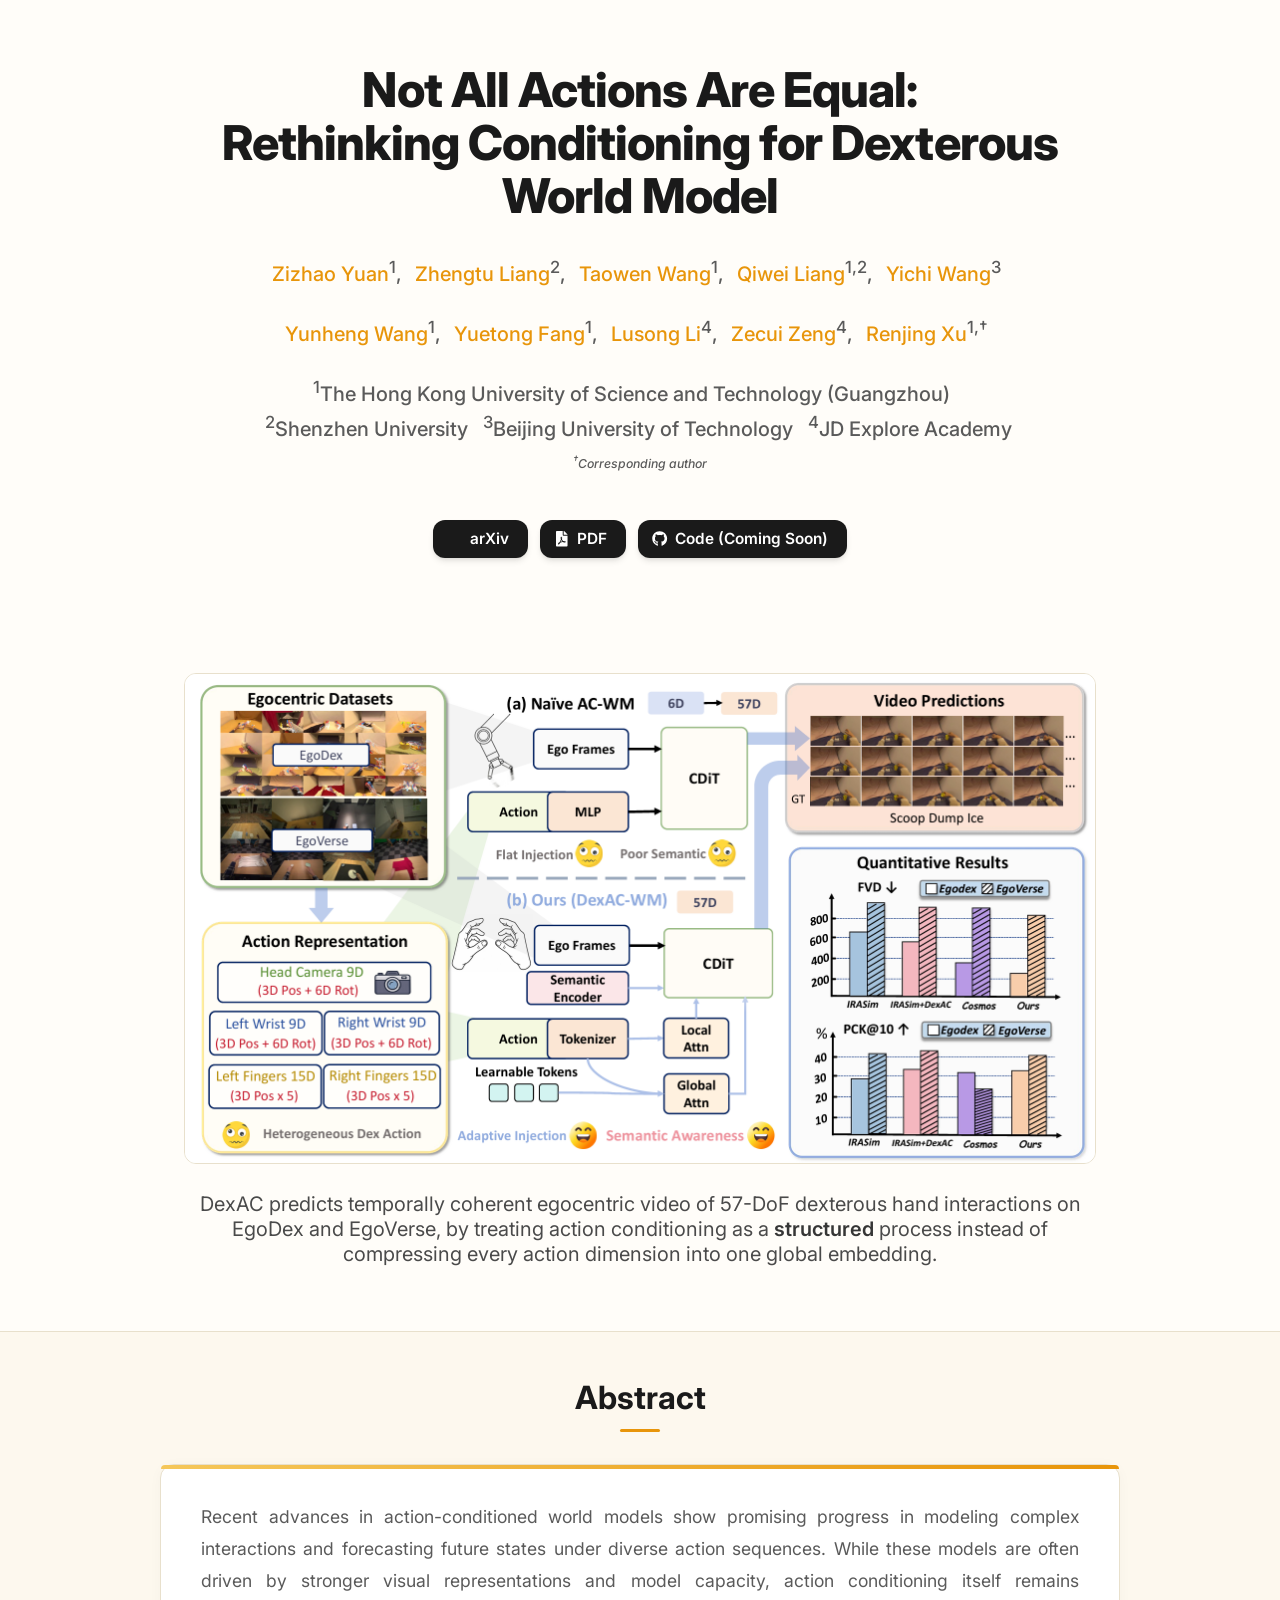
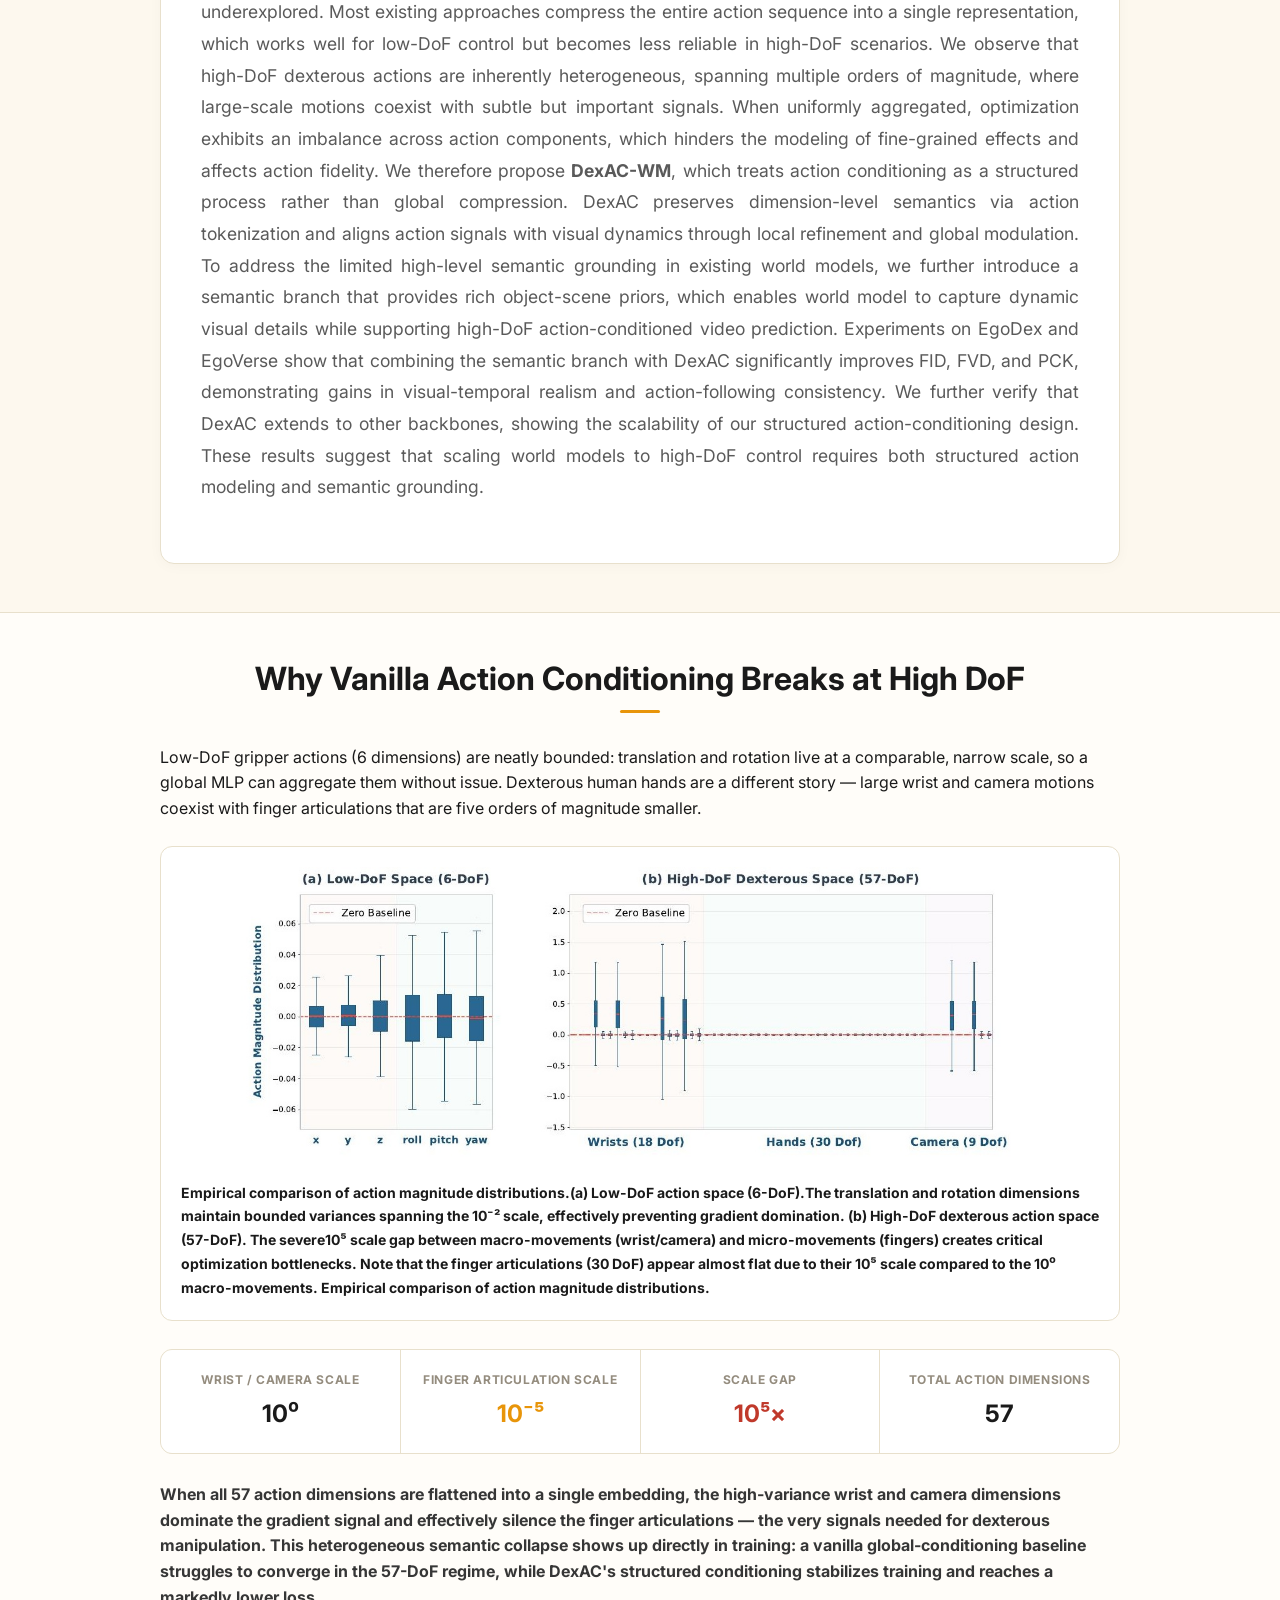
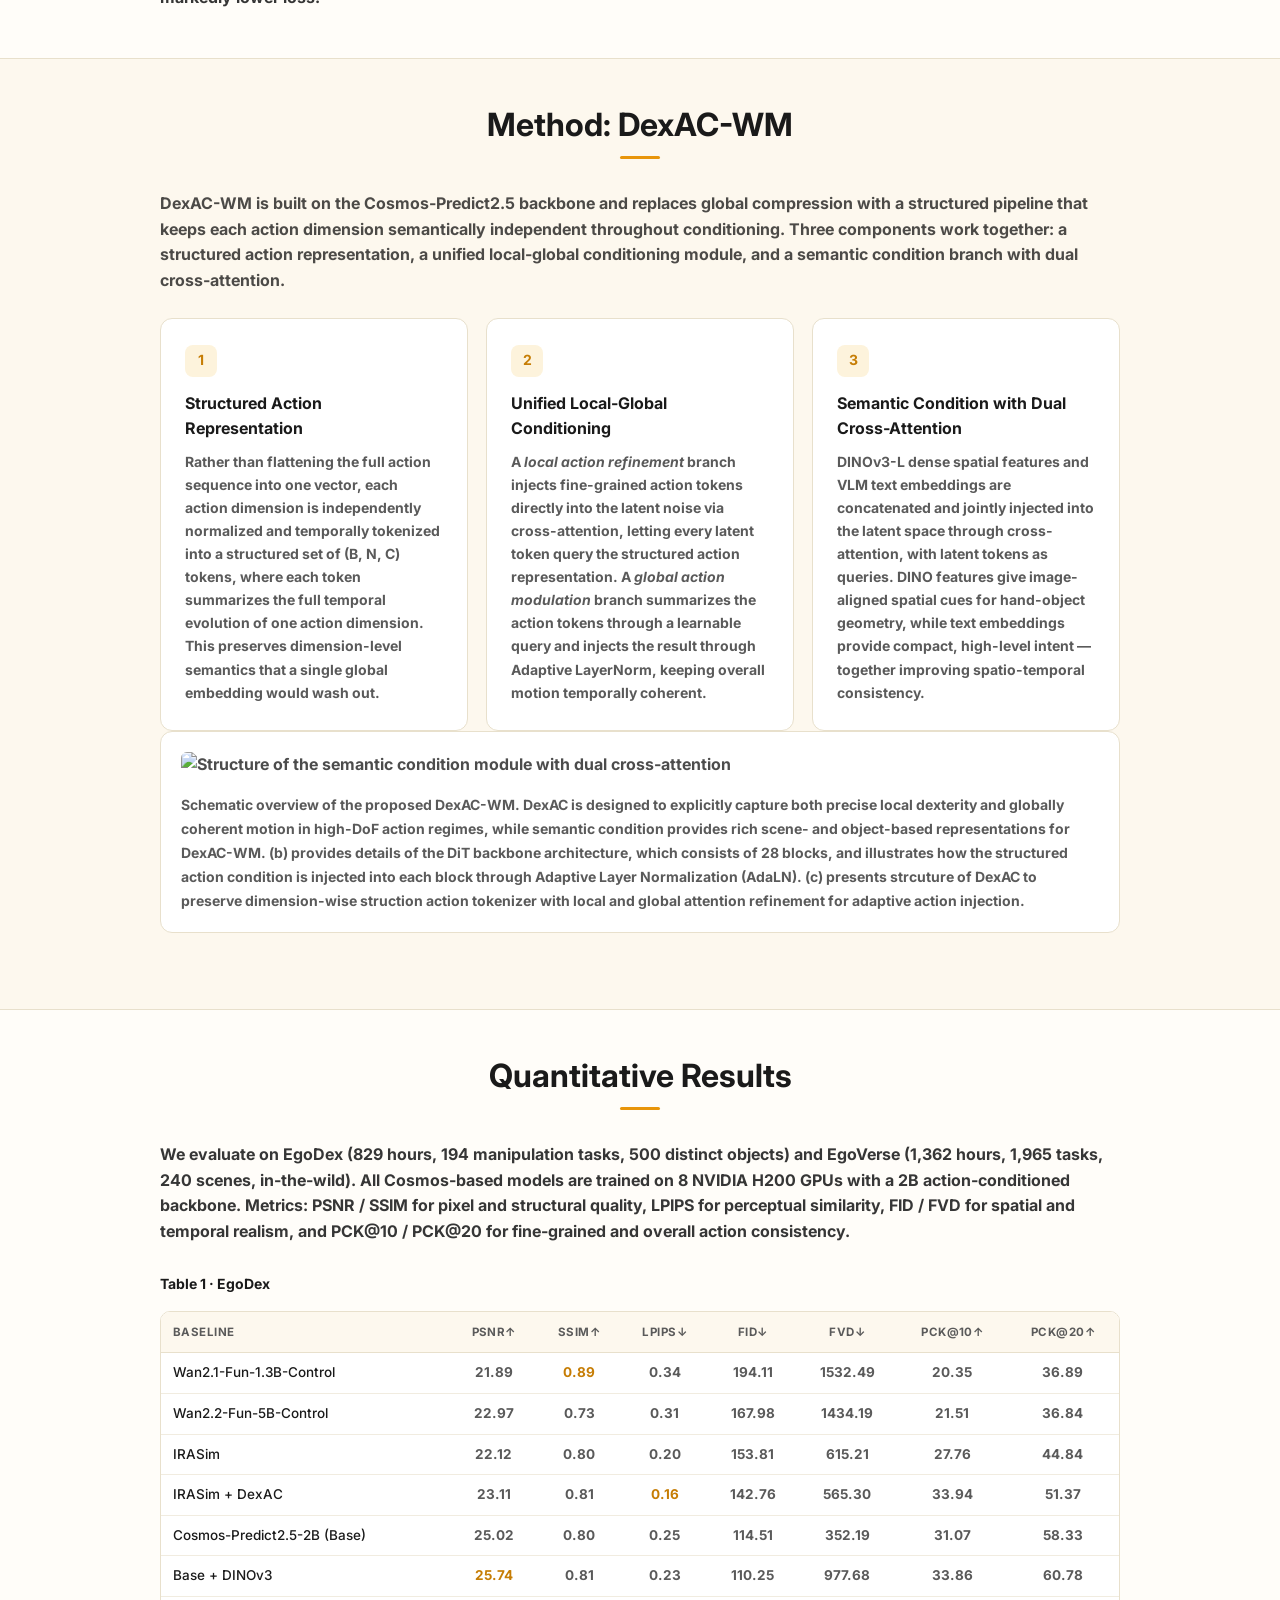
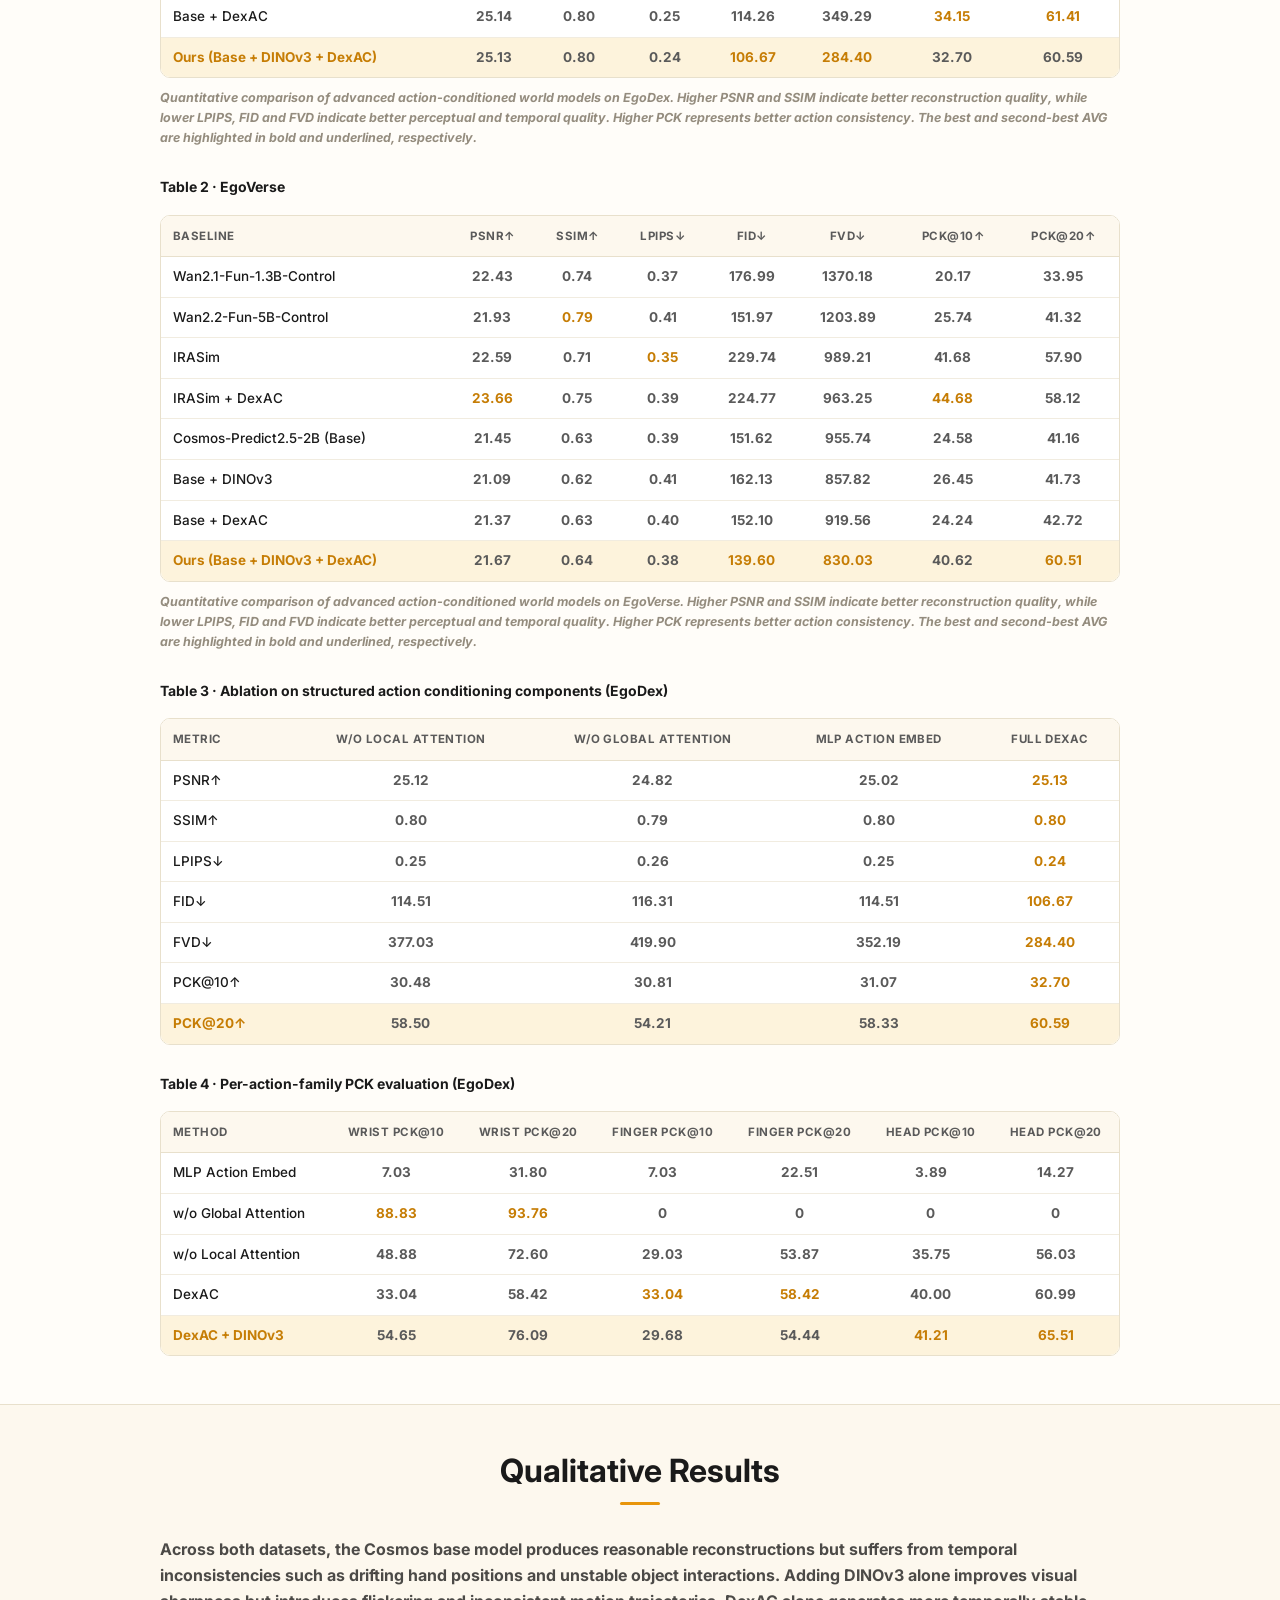
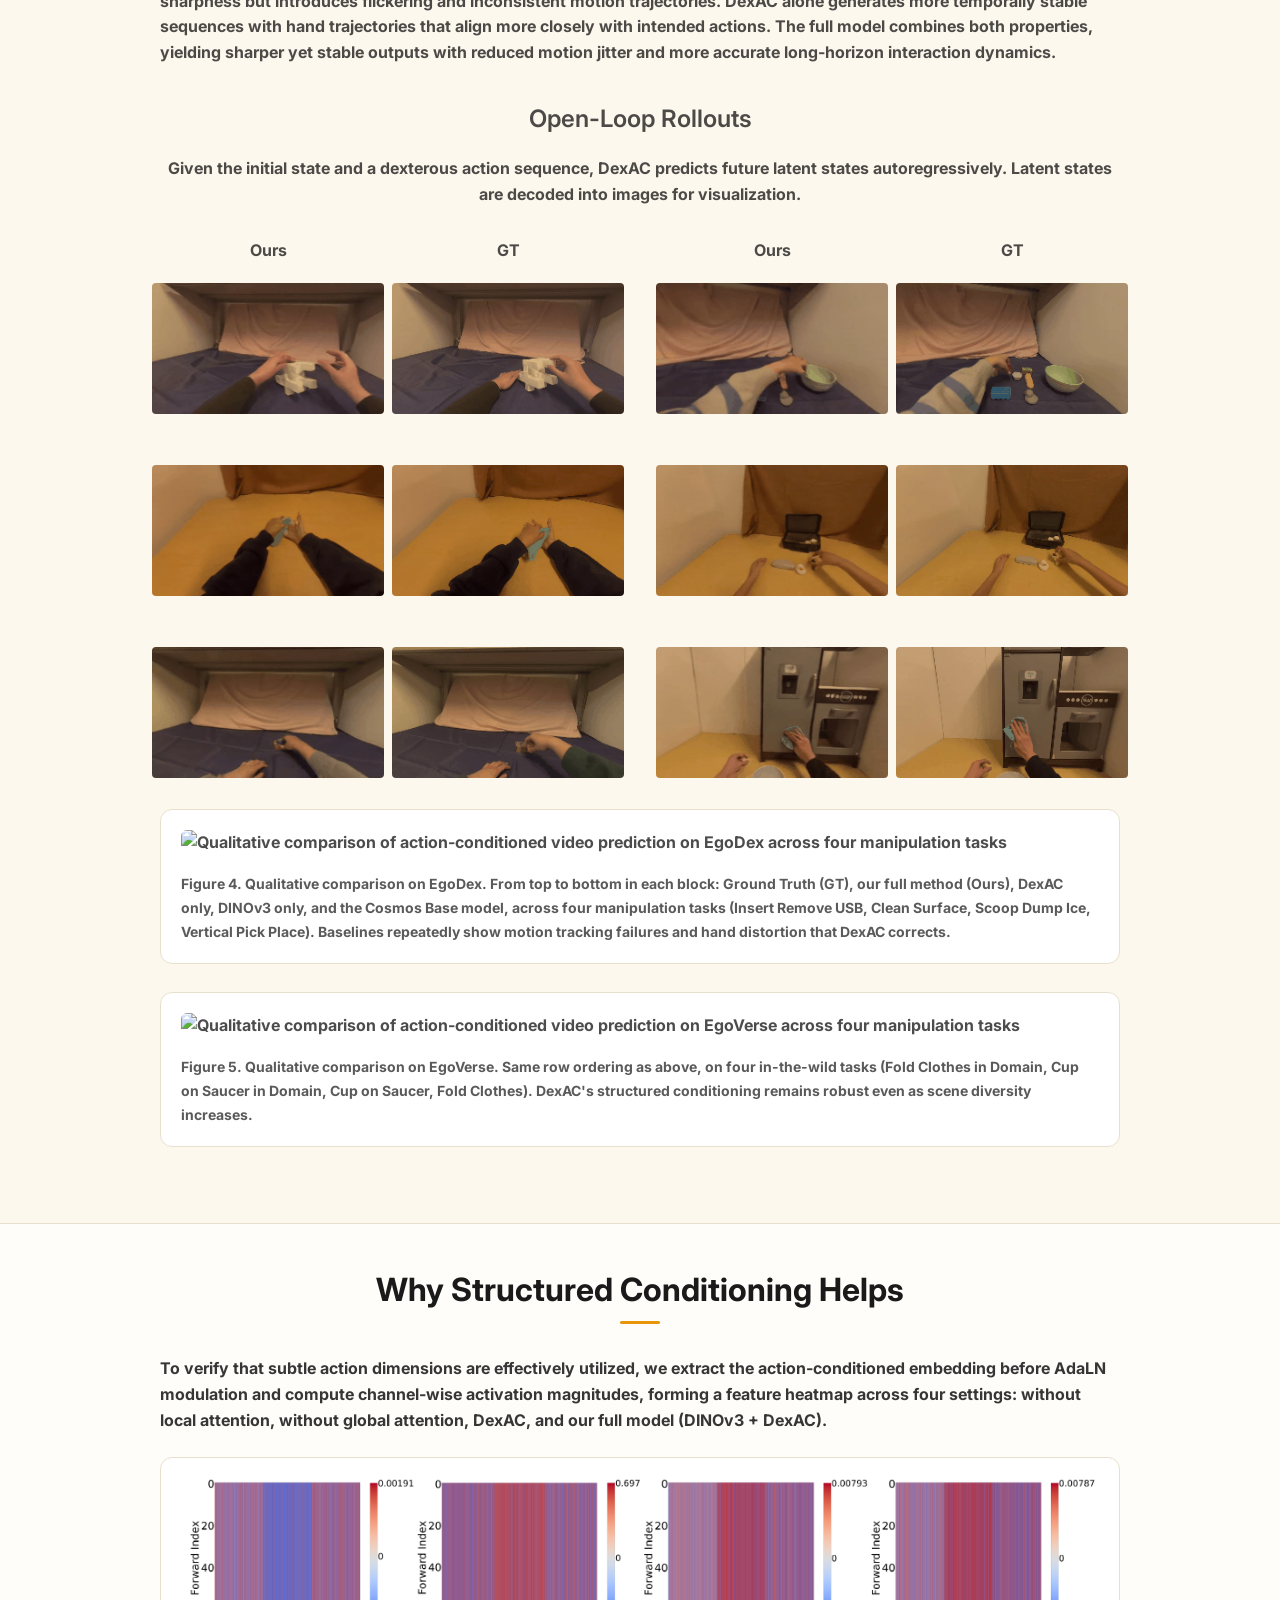
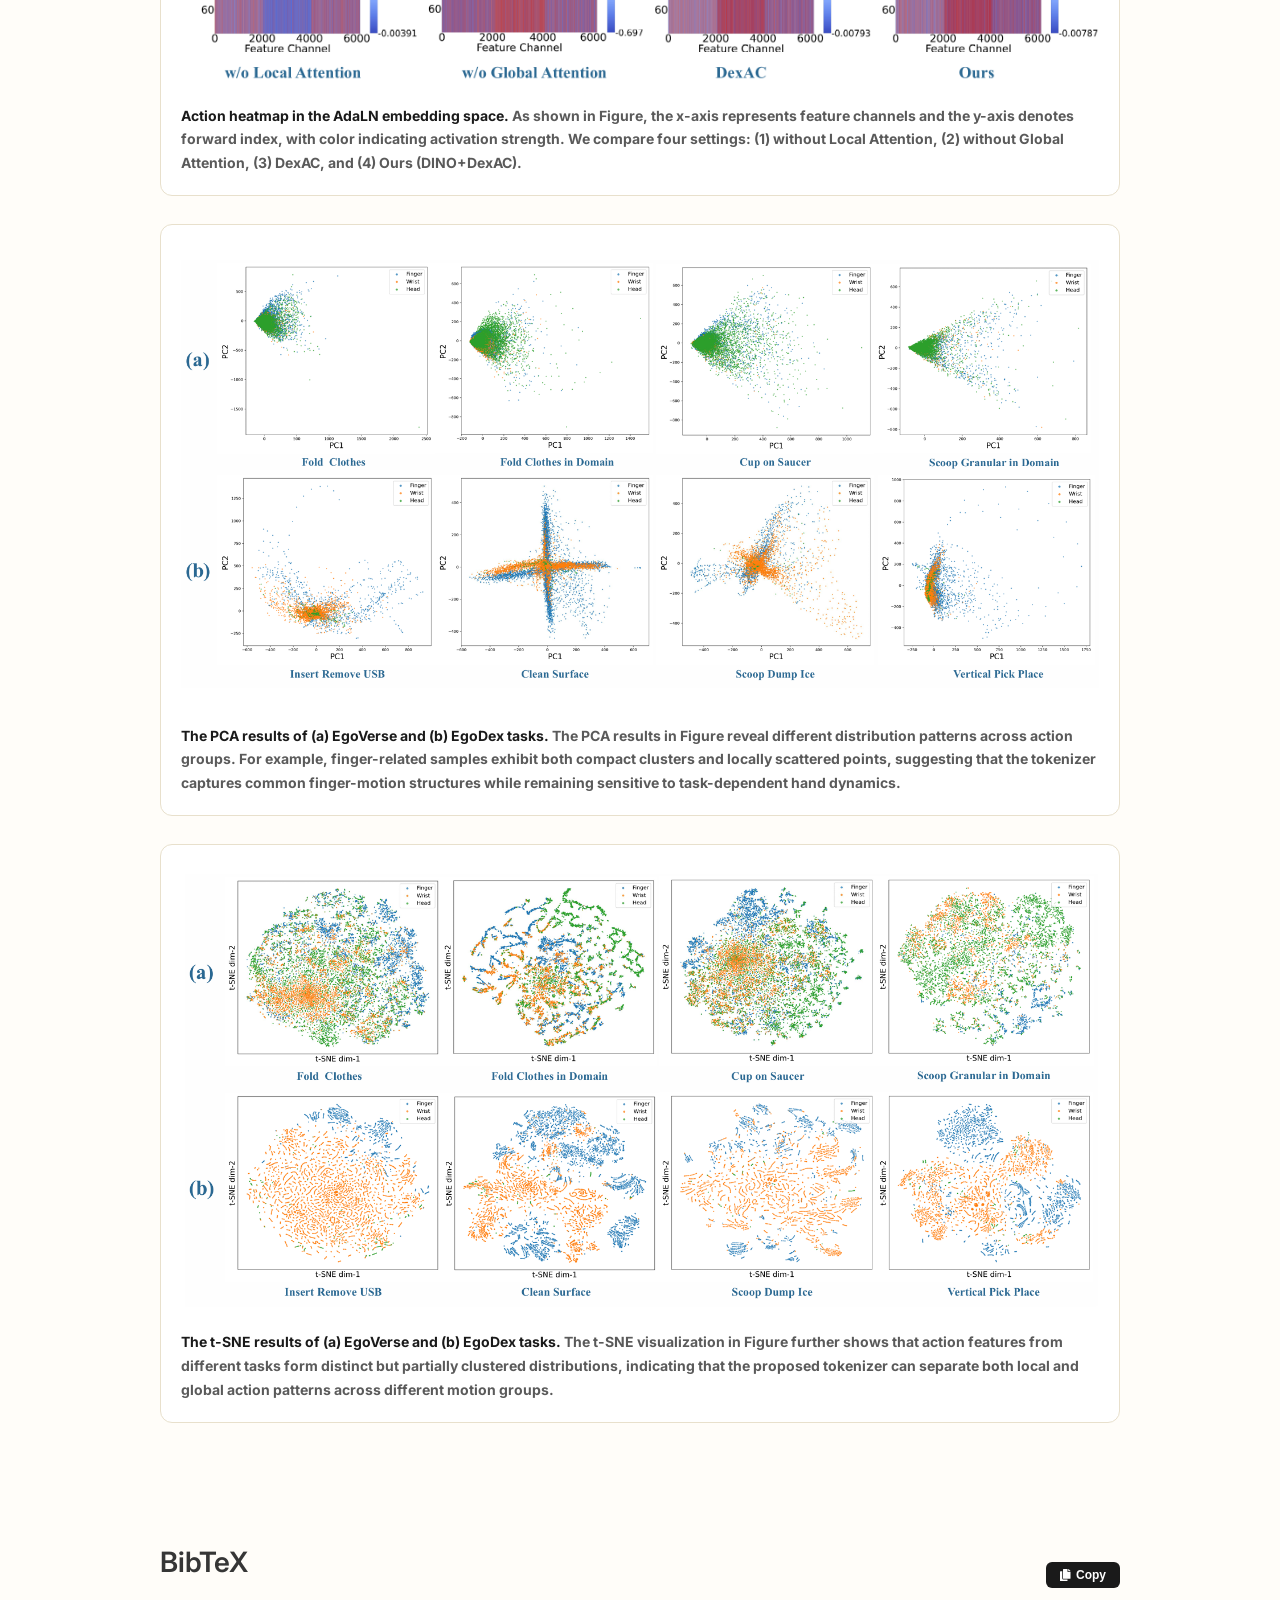
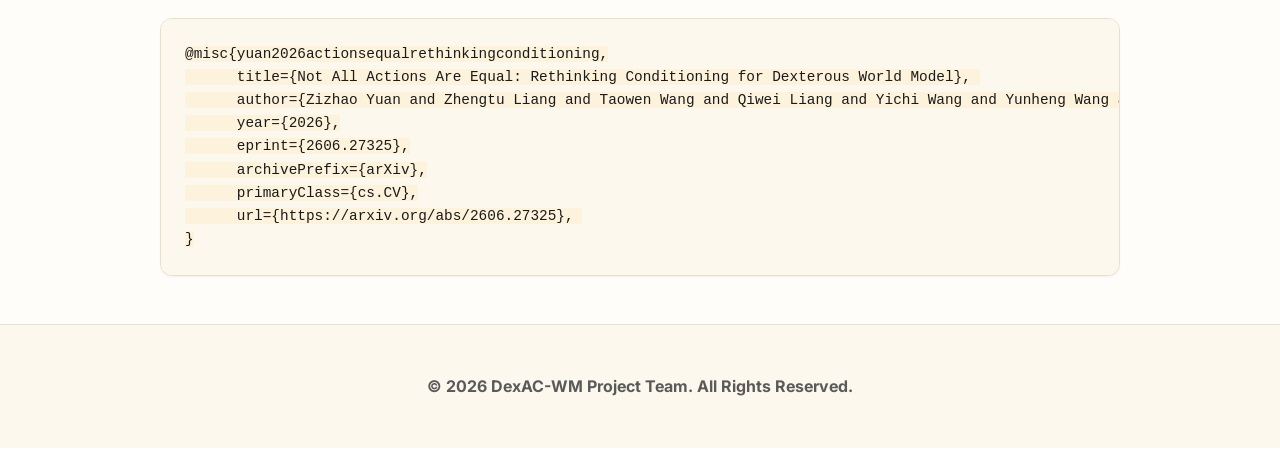
==== commit da73dc8c: "Update index.html" ====
--- a/index.html
+++ b/index.html
@@ -114,16 +114,16 @@
             <div class="is-size-5 publication-authors">
               <span class="author-block"><a href="#" target="_blank">Zizhao Yuan</a><sup>1</sup>,</span>
               <span class="author-block"><a href="#" target="_blank">Zhengtu Liang</a><sup>2</sup>,</span>
-              <span class="author-block"><a href="#" target="_blank">Taowen Wang</a><sup>1</sup>,</span>
-              <span class="author-block"><a href="#" target="_blank">Qiwei Liang</a><sup>1,2</sup>,</span>
-              <span class="author-block"><a href="#" target="_blank">Yichi Wang</a><sup>3</sup></span>
+              <span class="author-block"><a href="https://scholar.google.com/citations?user=Qob0q_4AAAAJ&hl=zh-CN&oi=ao" target="_blank">Taowen Wang</a><sup>1</sup>,</span>
+              <span class="author-block"><a href="https://kolakivy.github.io/" target="_blank">Qiwei Liang</a><sup>1,2</sup>,</span>
+              <span class="author-block"><a href="https://scholar.google.com/citations?user=TdeISC0AAAAJ&hl=zh-CN&oi=ao" target="_blank">Yichi Wang</a><sup>3</sup></span>
             </div>
             <div class="is-size-5 publication-authors">
-              <span class="author-block"><a href="#" target="_blank">Yunheng Wang</a><sup>1</sup>,</span>
-              <span class="author-block"><a href="#" target="_blank">Yuetong Fang</a><sup>1</sup>,</span>
-              <span class="author-block"><a href="#" target="_blank">Lusong Li</a><sup>4</sup>,</span>
-              <span class="author-block"><a href="#" target="_blank">Zecui Zeng</a><sup>4</sup>,</span>
-              <span class="author-block"><a href="#" target="_blank">Renjing Xu</a><sup>1,†</sup></span>
+              <span class="author-block"><a href="https://scholar.google.com/citations?user=KlIbpyQAAAAJ&hl=zh-CN&oi=ao" target="_blank">Yunheng Wang</a><sup>1</sup>,</span>
+              <span class="author-block"><a href="https://scholar.google.com/citations?user=zgo7pswAAAAJ&hl=zh-CN&oi=ao" target="_blank">Yuetong Fang</a><sup>1</sup>,</span>
+              <span class="author-block"><a href="https://openreview.net/profile?id=%7ELusong_Li1" target="_blank">Lusong Li</a><sup>4</sup>,</span>
+              <span class="author-block"><a href="https://scholar.google.com/citations?user=WKrtHpIAAAAJ&hl=zh-CN&oi=ao" target="_blank">Zecui Zeng</a><sup>4</sup>,</span>
+              <span class="author-block"><a href="https://scholar.google.com/citations?user=Mu__bJEAAAAJ&hl=zh-CN&oi=ao" target="_blank">Renjing Xu</a><sup>1,†</sup></span>
             </div>
 
             <div class="is-size-5 publication-authors">
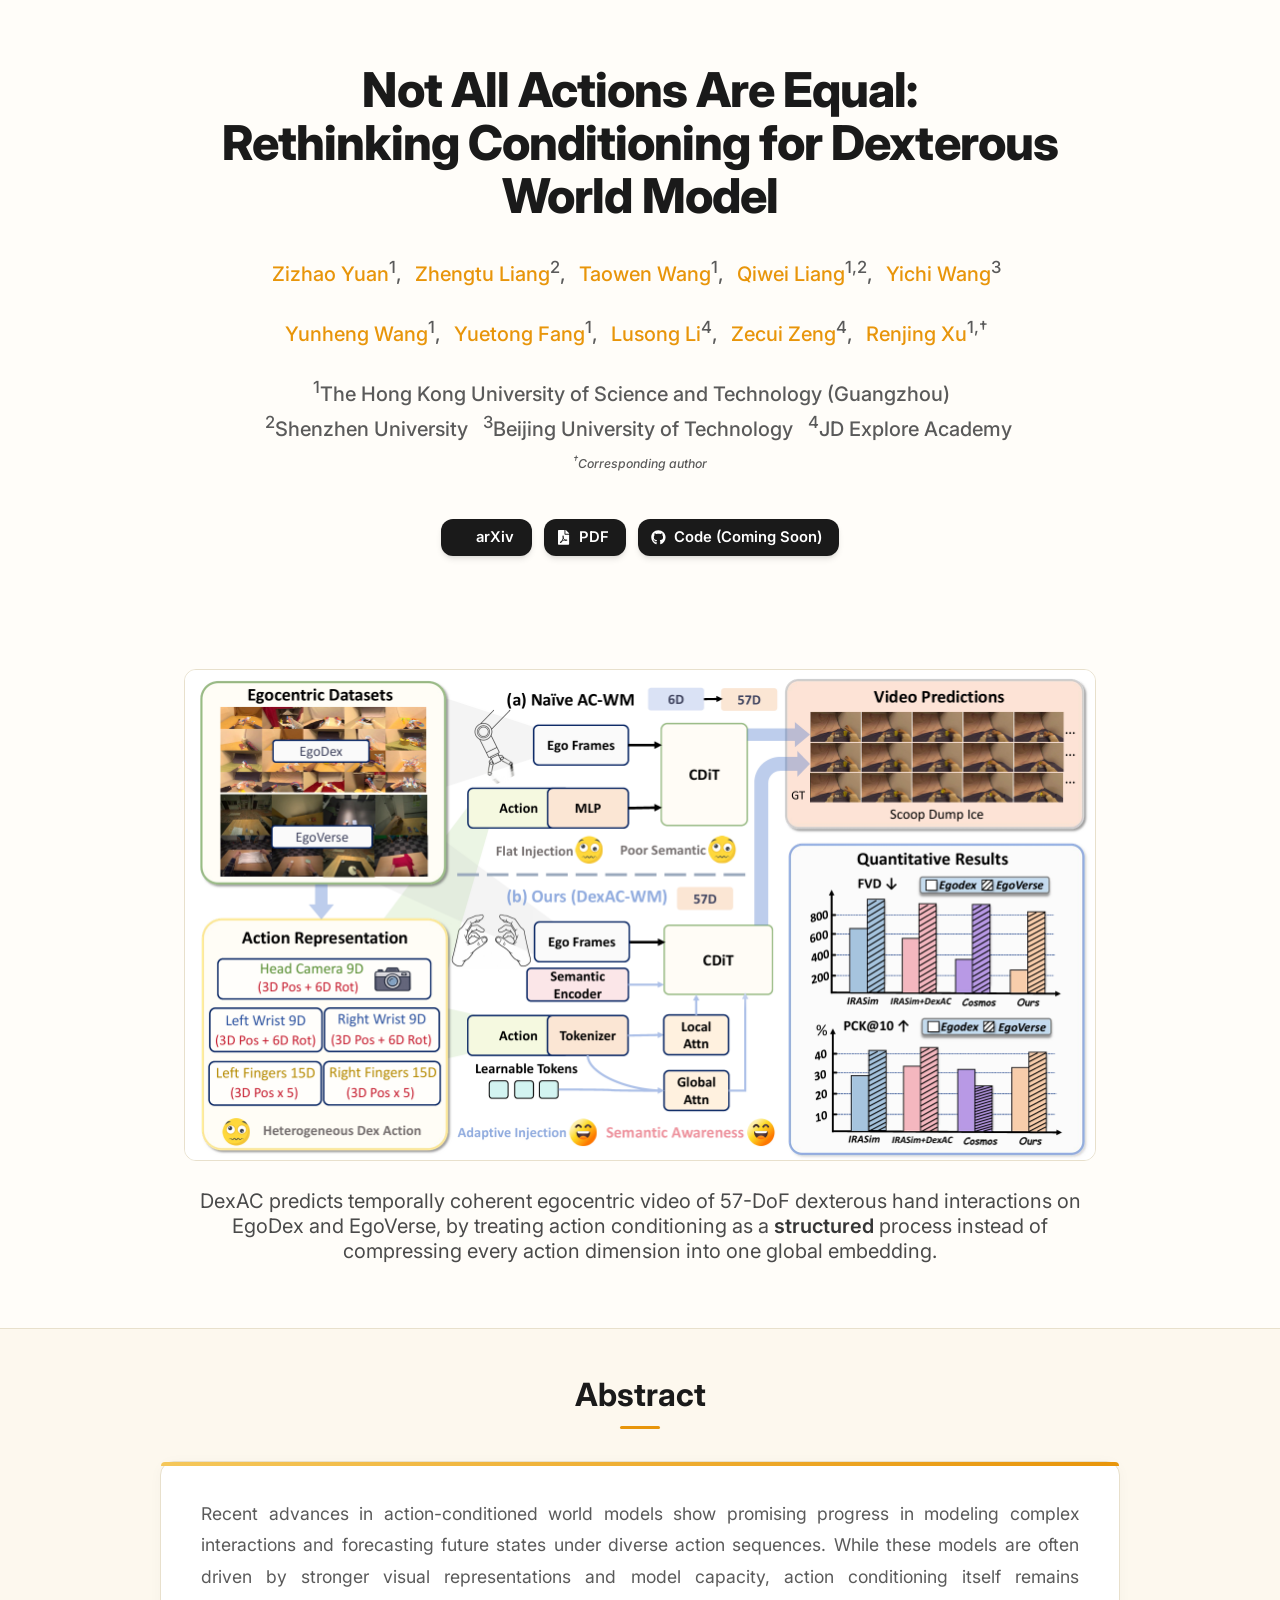
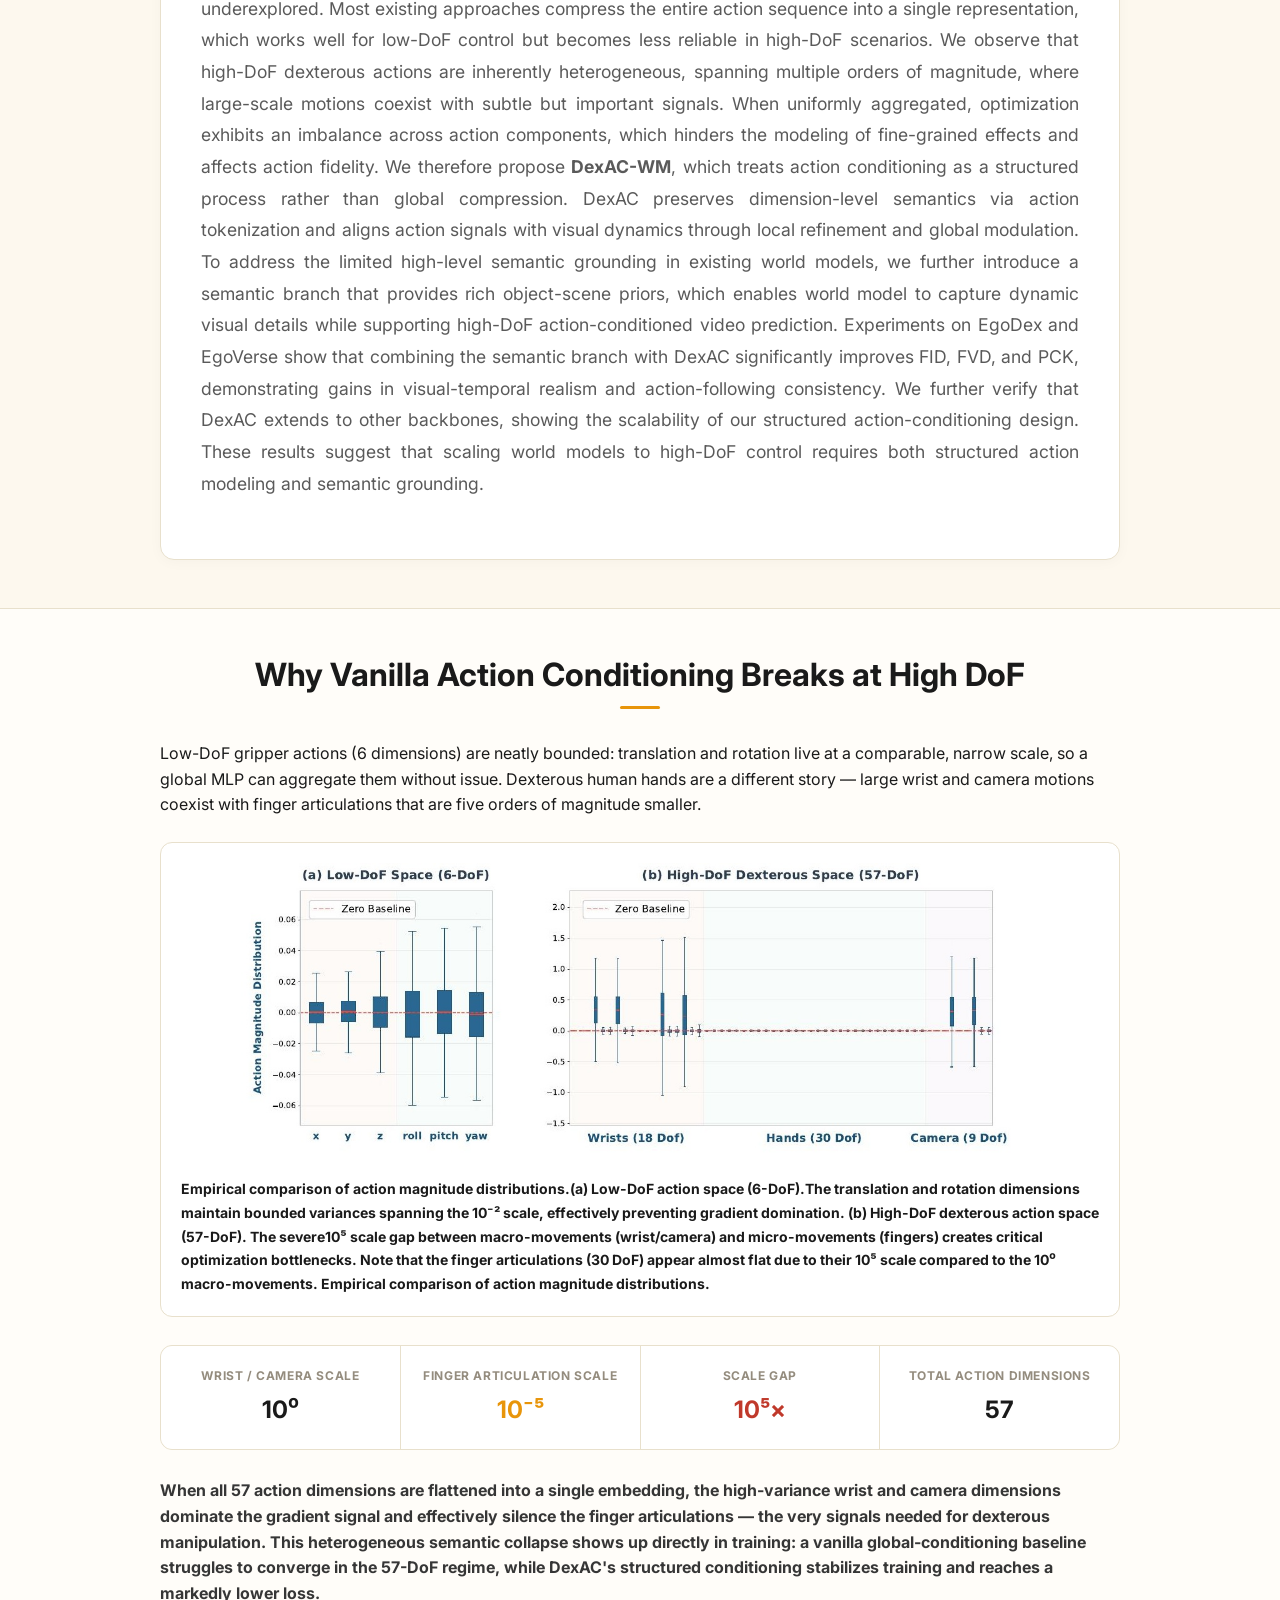
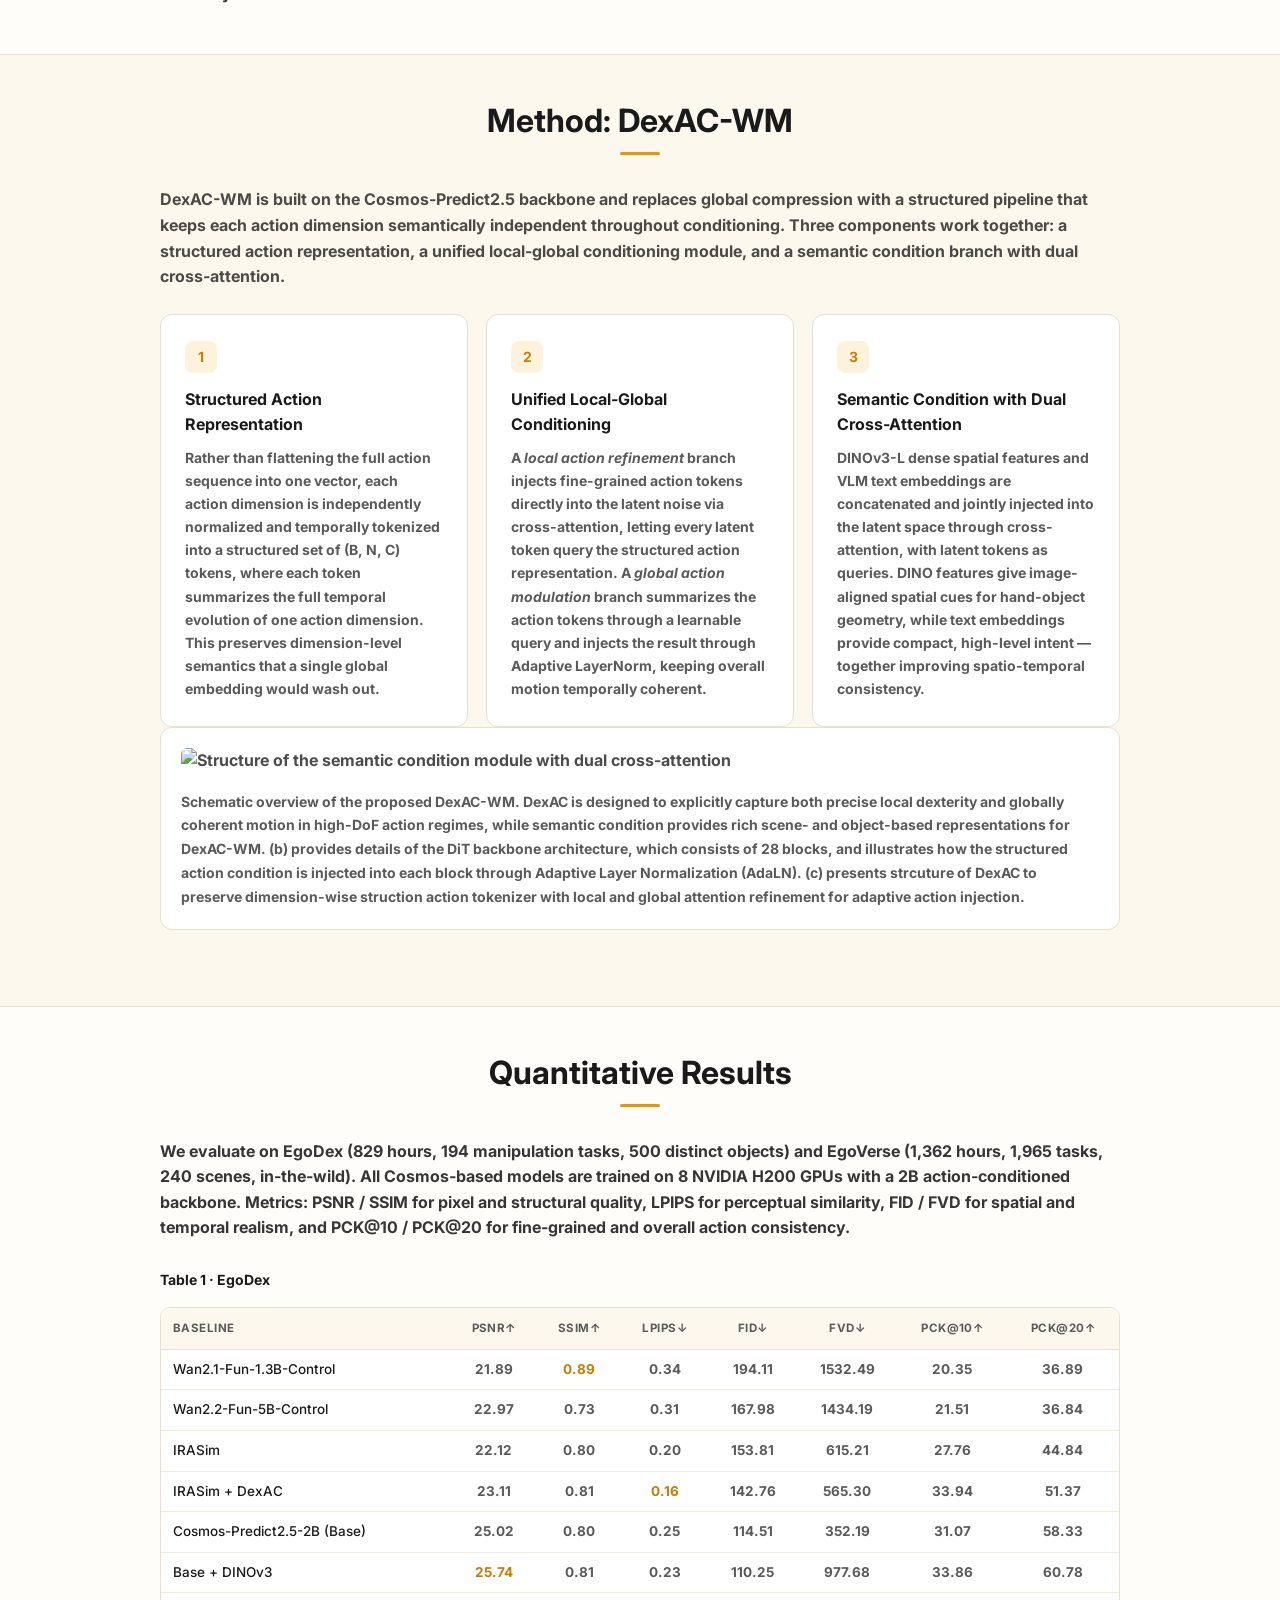
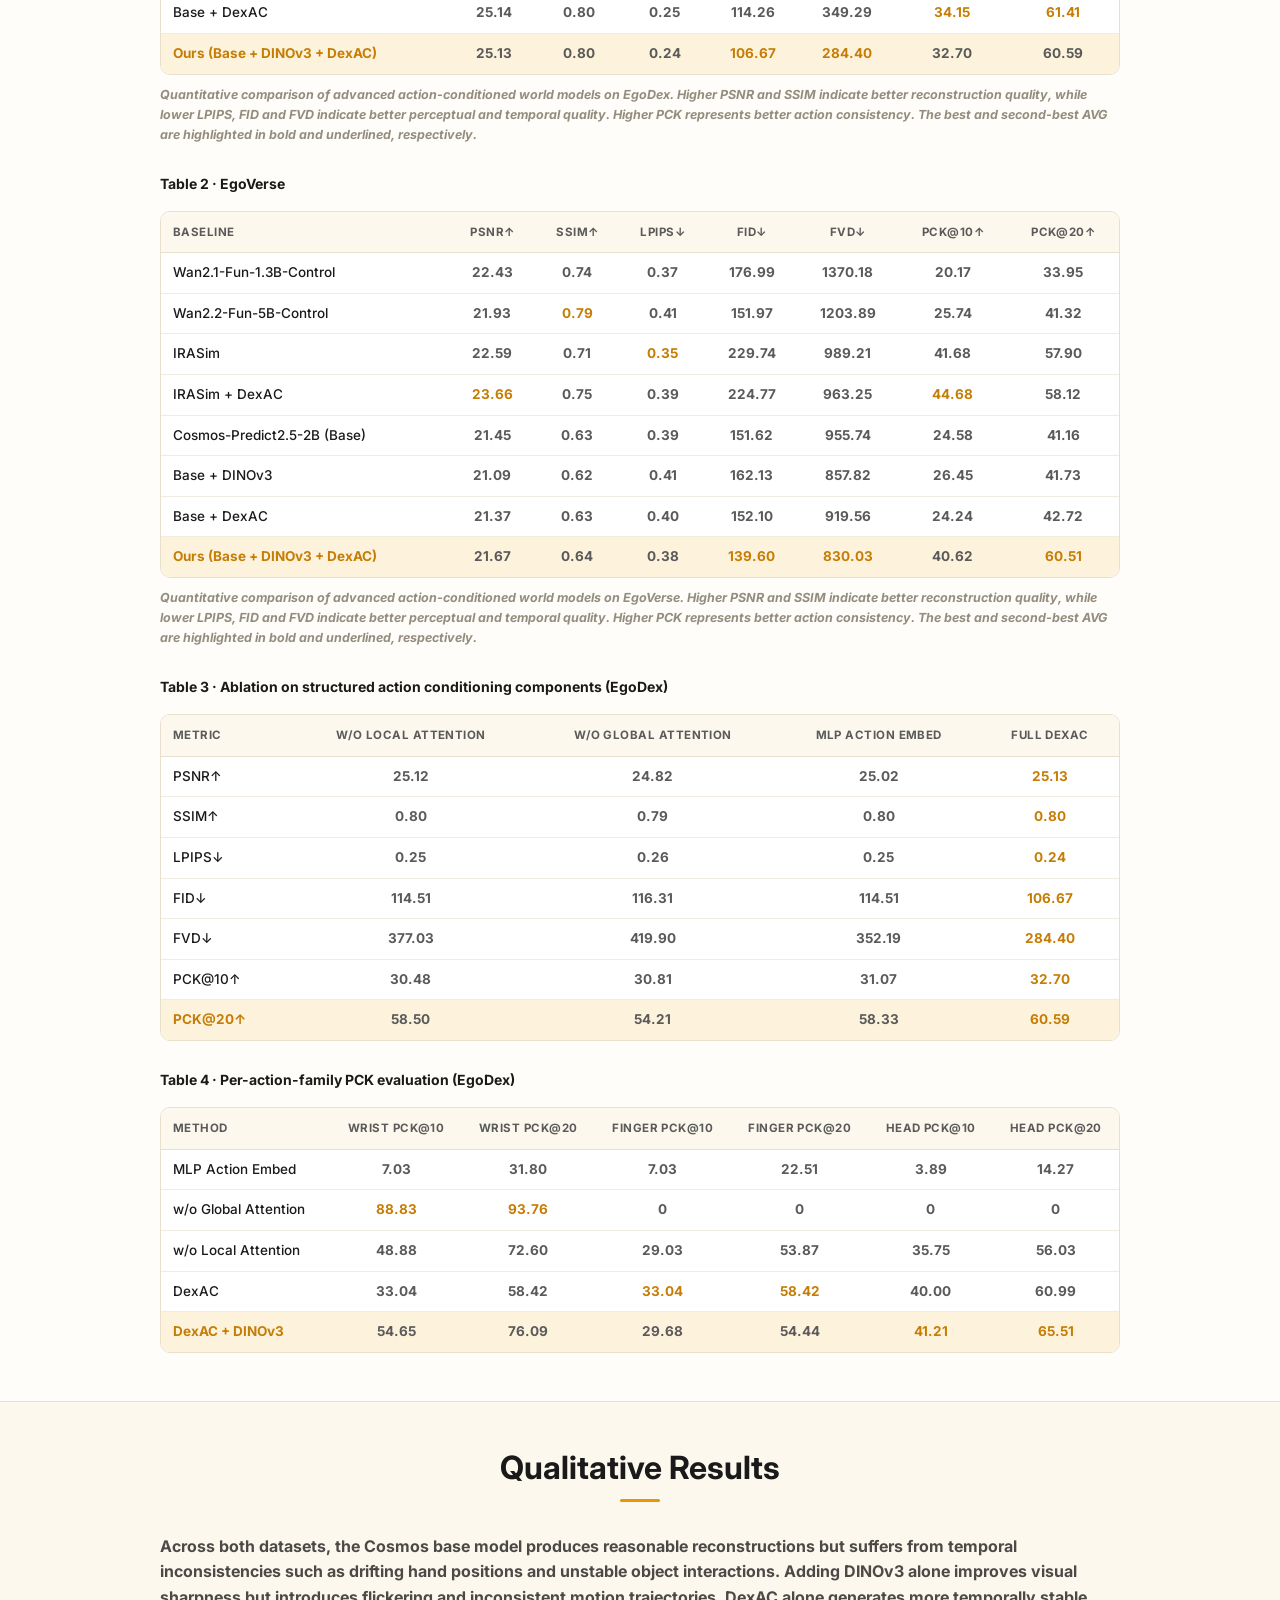
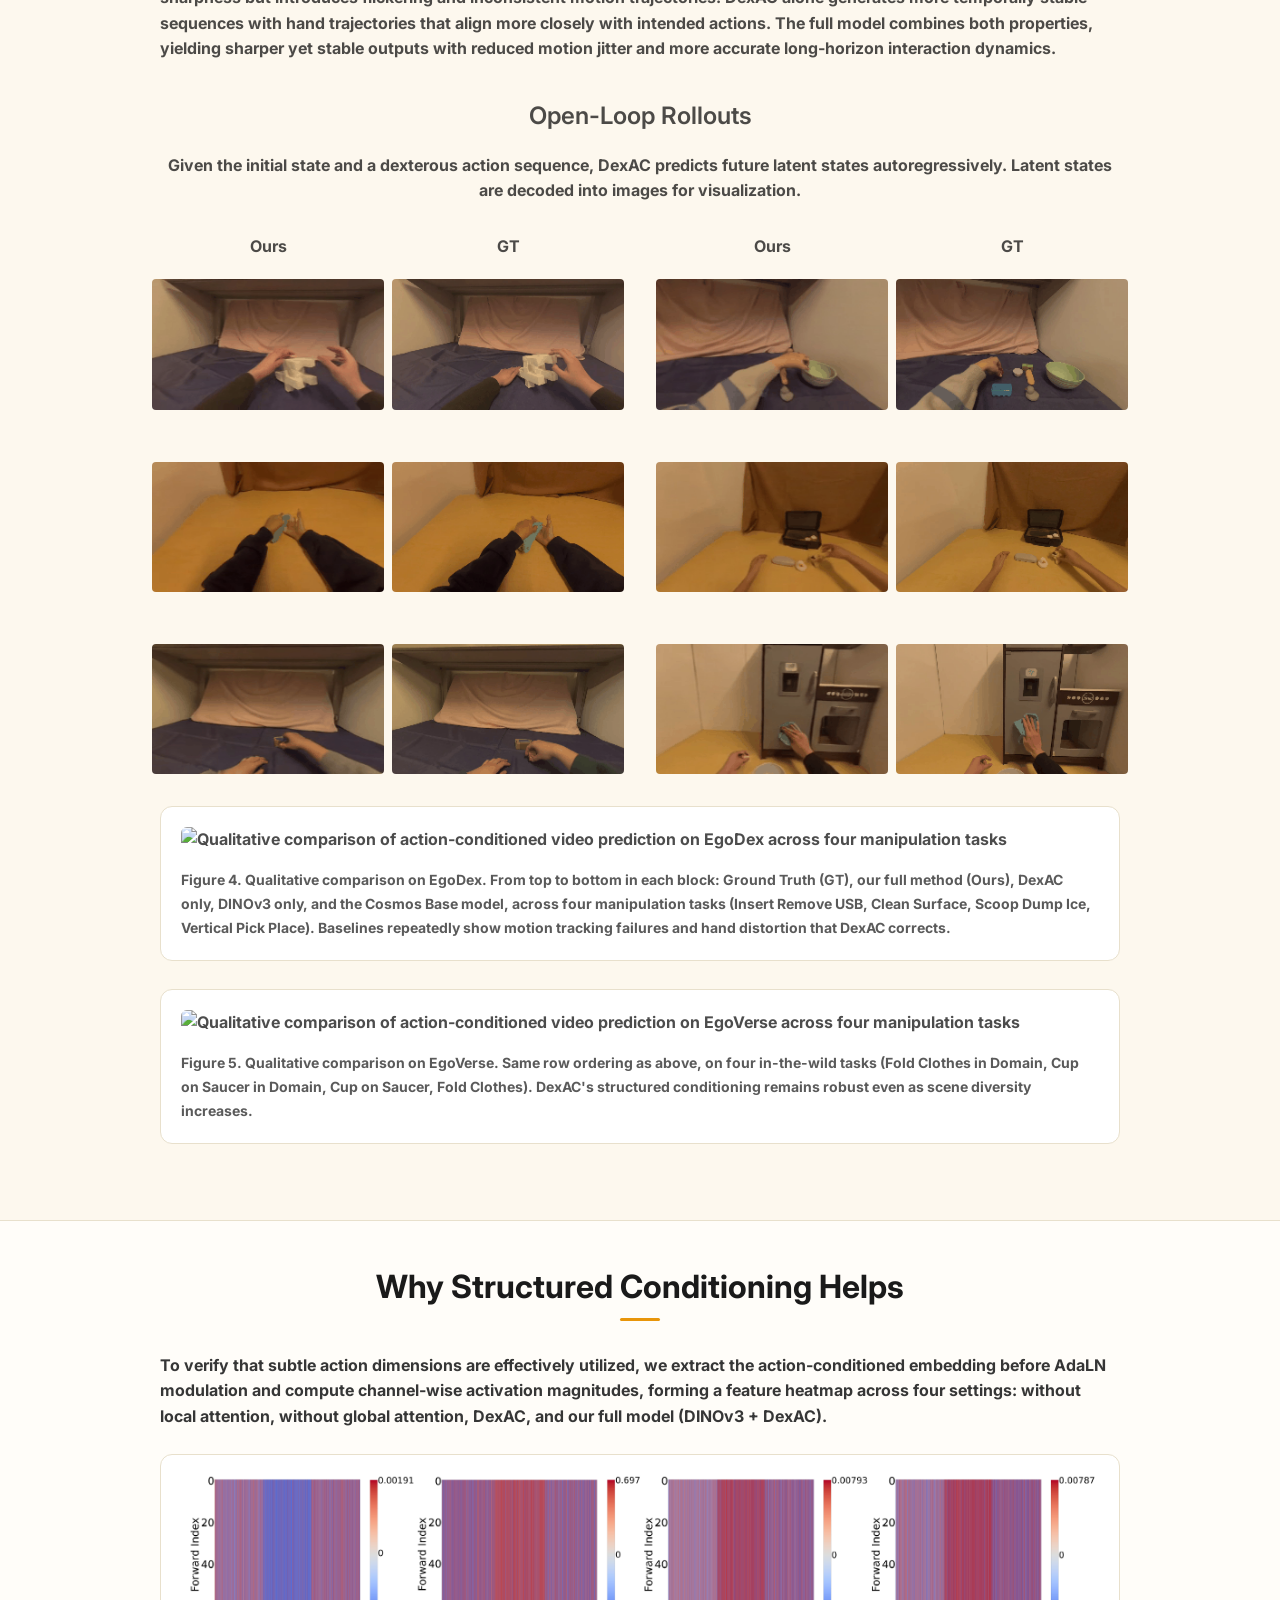
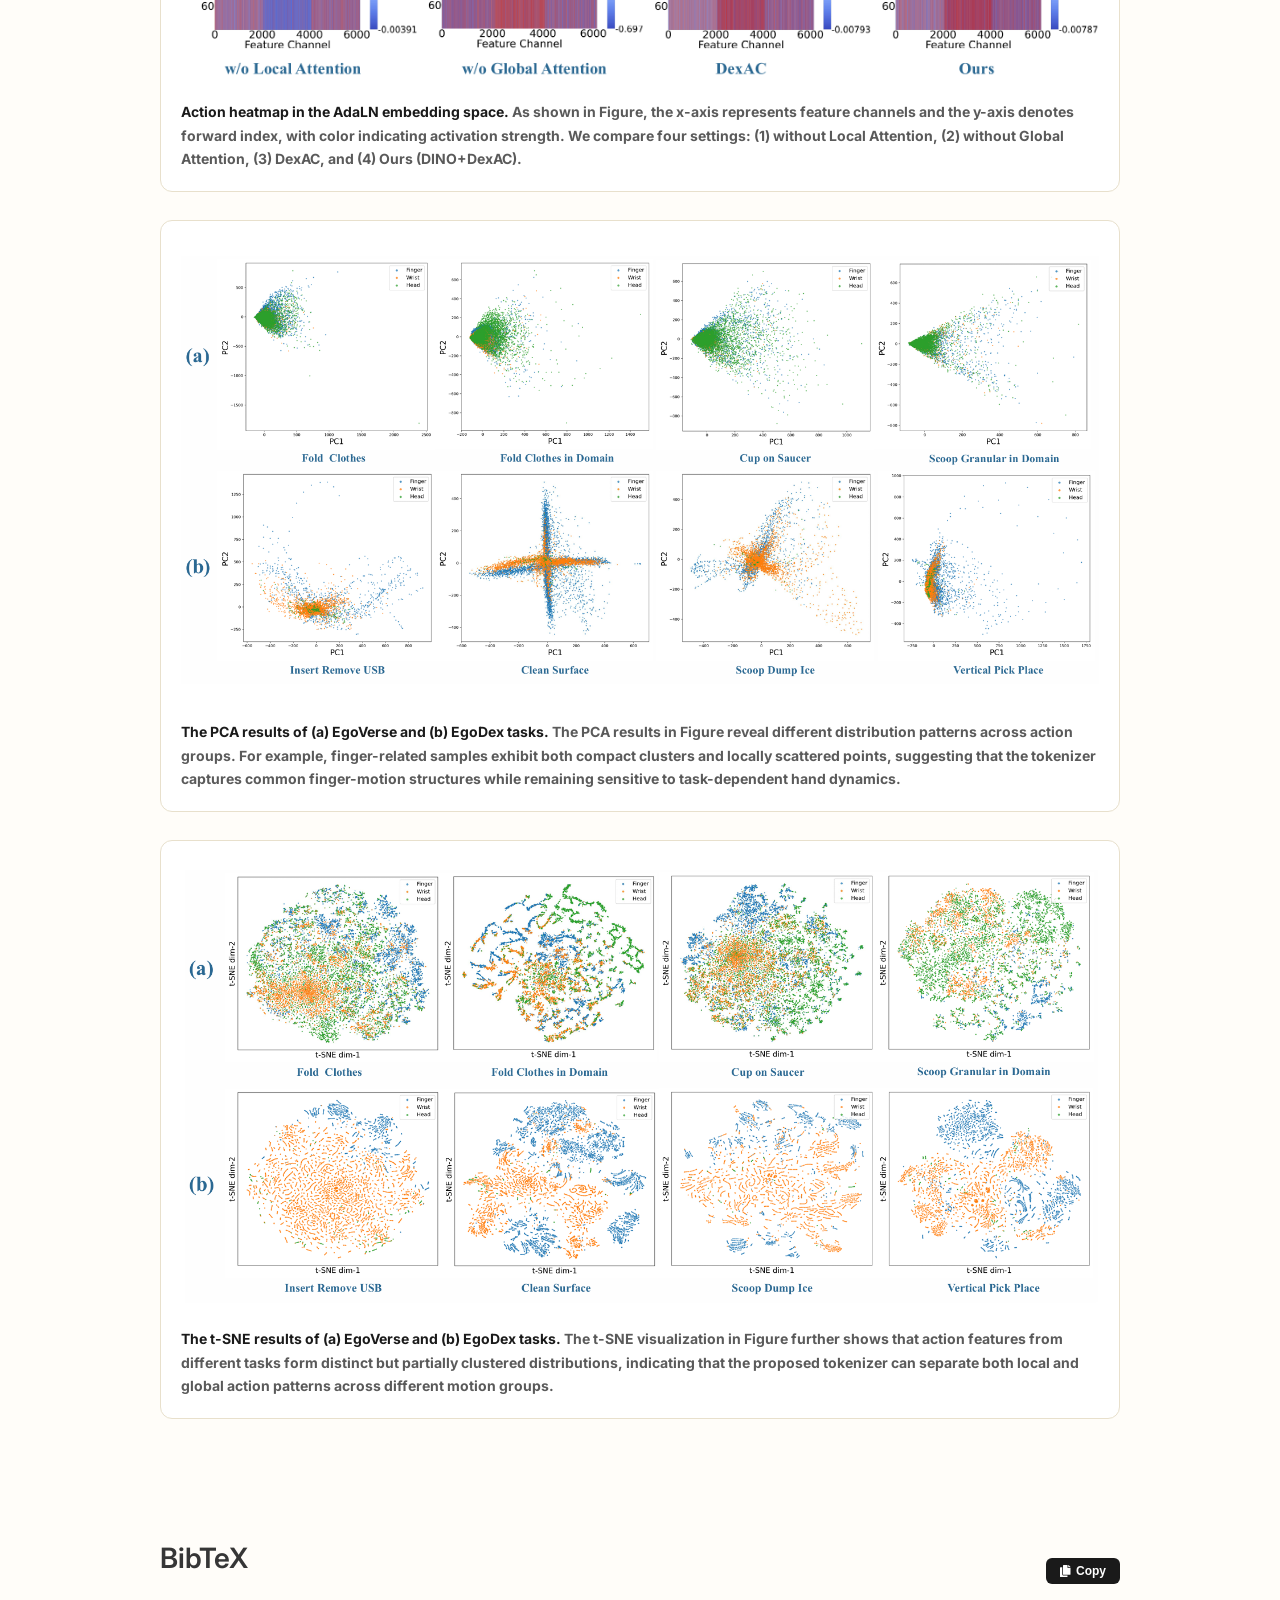
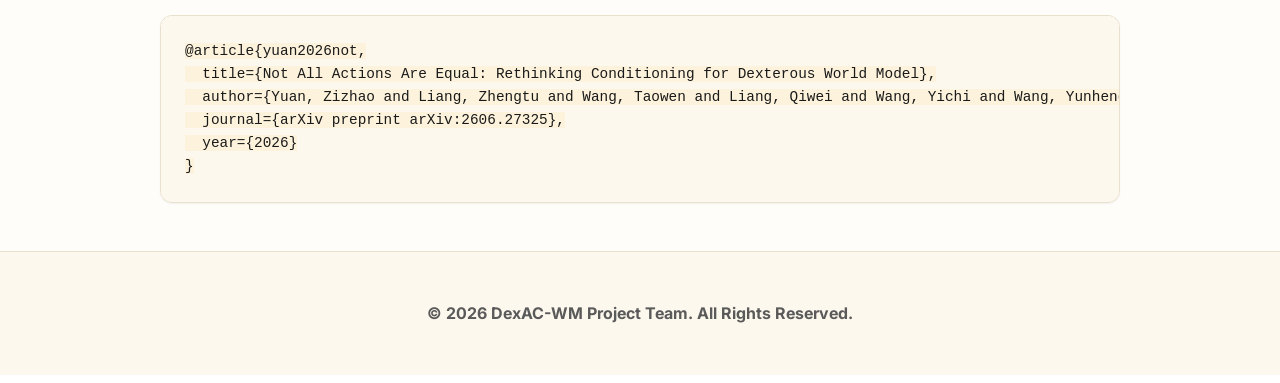
==== commit ba8a5ac1: "Update index.html" ====
--- a/index.html
+++ b/index.html
@@ -112,8 +112,8 @@
           <div class="column has-text-centered">
             <h1 class="title is-1 publication-title">Not All Actions Are Equal:<br>Rethinking Conditioning for Dexterous World Model</h1>
             <div class="is-size-5 publication-authors">
-              <span class="author-block"><a href="#" target="_blank">Zizhao Yuan</a><sup>1</sup>,</span>
-              <span class="author-block"><a href="#" target="_blank">Zhengtu Liang</a><sup>2</sup>,</span>
+              <span class="author-block"><a href="https://scholar.google.com/citations?user=aLAxDZUAAAAJ&hl=zh-CN&oi=sra" target="_blank">Zizhao Yuan</a><sup>1</sup>,</span>
+              <span class="author-block"><a href="https://scholar.google.com/citations?user=uFVeLhcAAAAJ&hl=zh-CN&oi=sra" target="_blank">Zhengtu Liang</a><sup>2</sup>,</span>
               <span class="author-block"><a href="https://scholar.google.com/citations?user=Qob0q_4AAAAJ&hl=zh-CN&oi=ao" target="_blank">Taowen Wang</a><sup>1</sup>,</span>
               <span class="author-block"><a href="https://kolakivy.github.io/" target="_blank">Qiwei Liang</a><sup>1,2</sup>,</span>
               <span class="author-block"><a href="https://scholar.google.com/citations?user=TdeISC0AAAAJ&hl=zh-CN&oi=ao" target="_blank">Yichi Wang</a><sup>3</sup></span>
@@ -520,14 +520,11 @@
           <span class="copy-text">Copy</span>
         </button>
       </div>
-      <pre id="bibtex-code"><code>@misc{yuan2026actionsequalrethinkingconditioning,
-      title={Not All Actions Are Equal: Rethinking Conditioning for Dexterous World Model}, 
-      author={Zizhao Yuan and Zhengtu Liang and Taowen Wang and Qiwei Liang and Yichi Wang and Yunheng Wang and Yuetong Fang and Lusong Li and Zecui Zeng and Renjing Xu},
-      year={2026},
-      eprint={2606.27325},
-      archivePrefix={arXiv},
-      primaryClass={cs.CV},
-      url={https://arxiv.org/abs/2606.27325}, 
+      <pre id="bibtex-code"><code>@article{yuan2026not,
+  title={Not All Actions Are Equal: Rethinking Conditioning for Dexterous World Model},
+  author={Yuan, Zizhao and Liang, Zhengtu and Wang, Taowen and Liang, Qiwei and Wang, Yichi and Wang, Yunheng and Fang, Yuetong and Li, Lusong and Zeng, Zecui and Xu, Renjing},
+  journal={arXiv preprint arXiv:2606.27325},
+  year={2026}
 }</code></pre>
     </div>
   </section>
